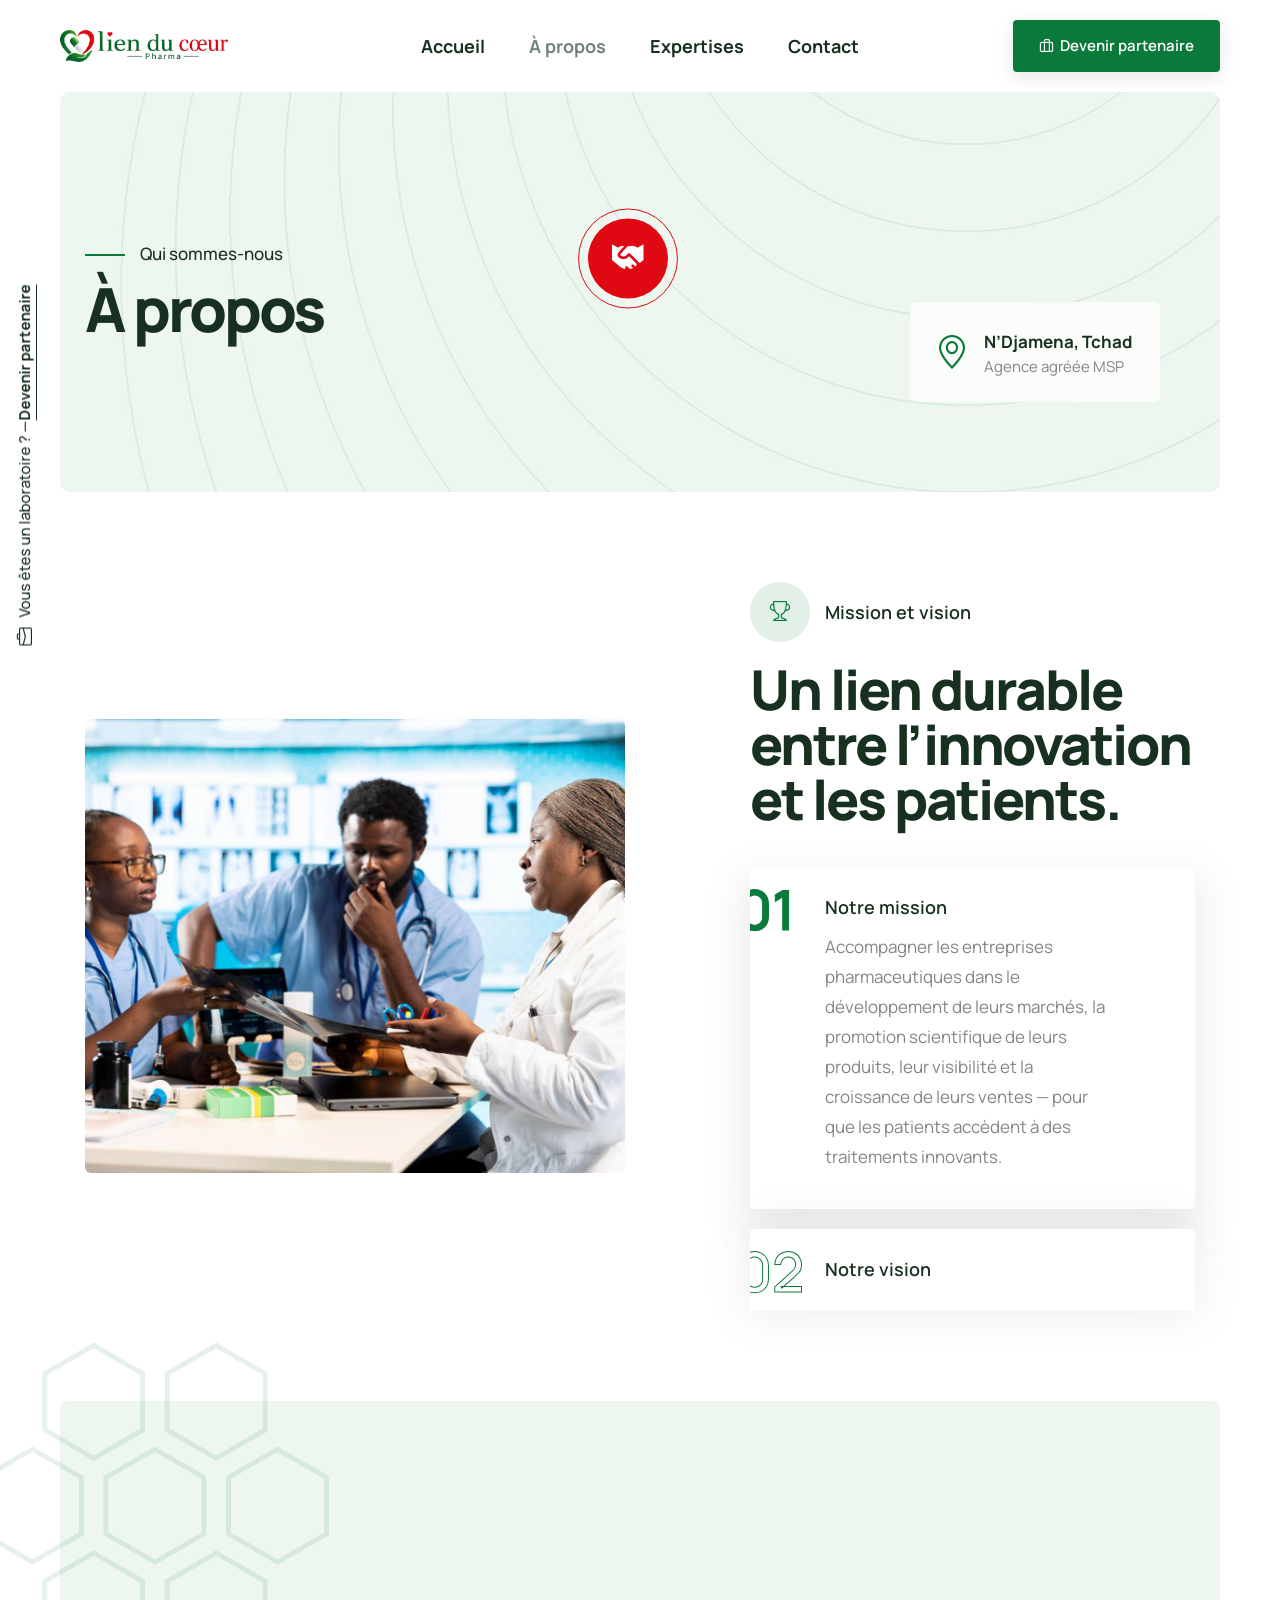
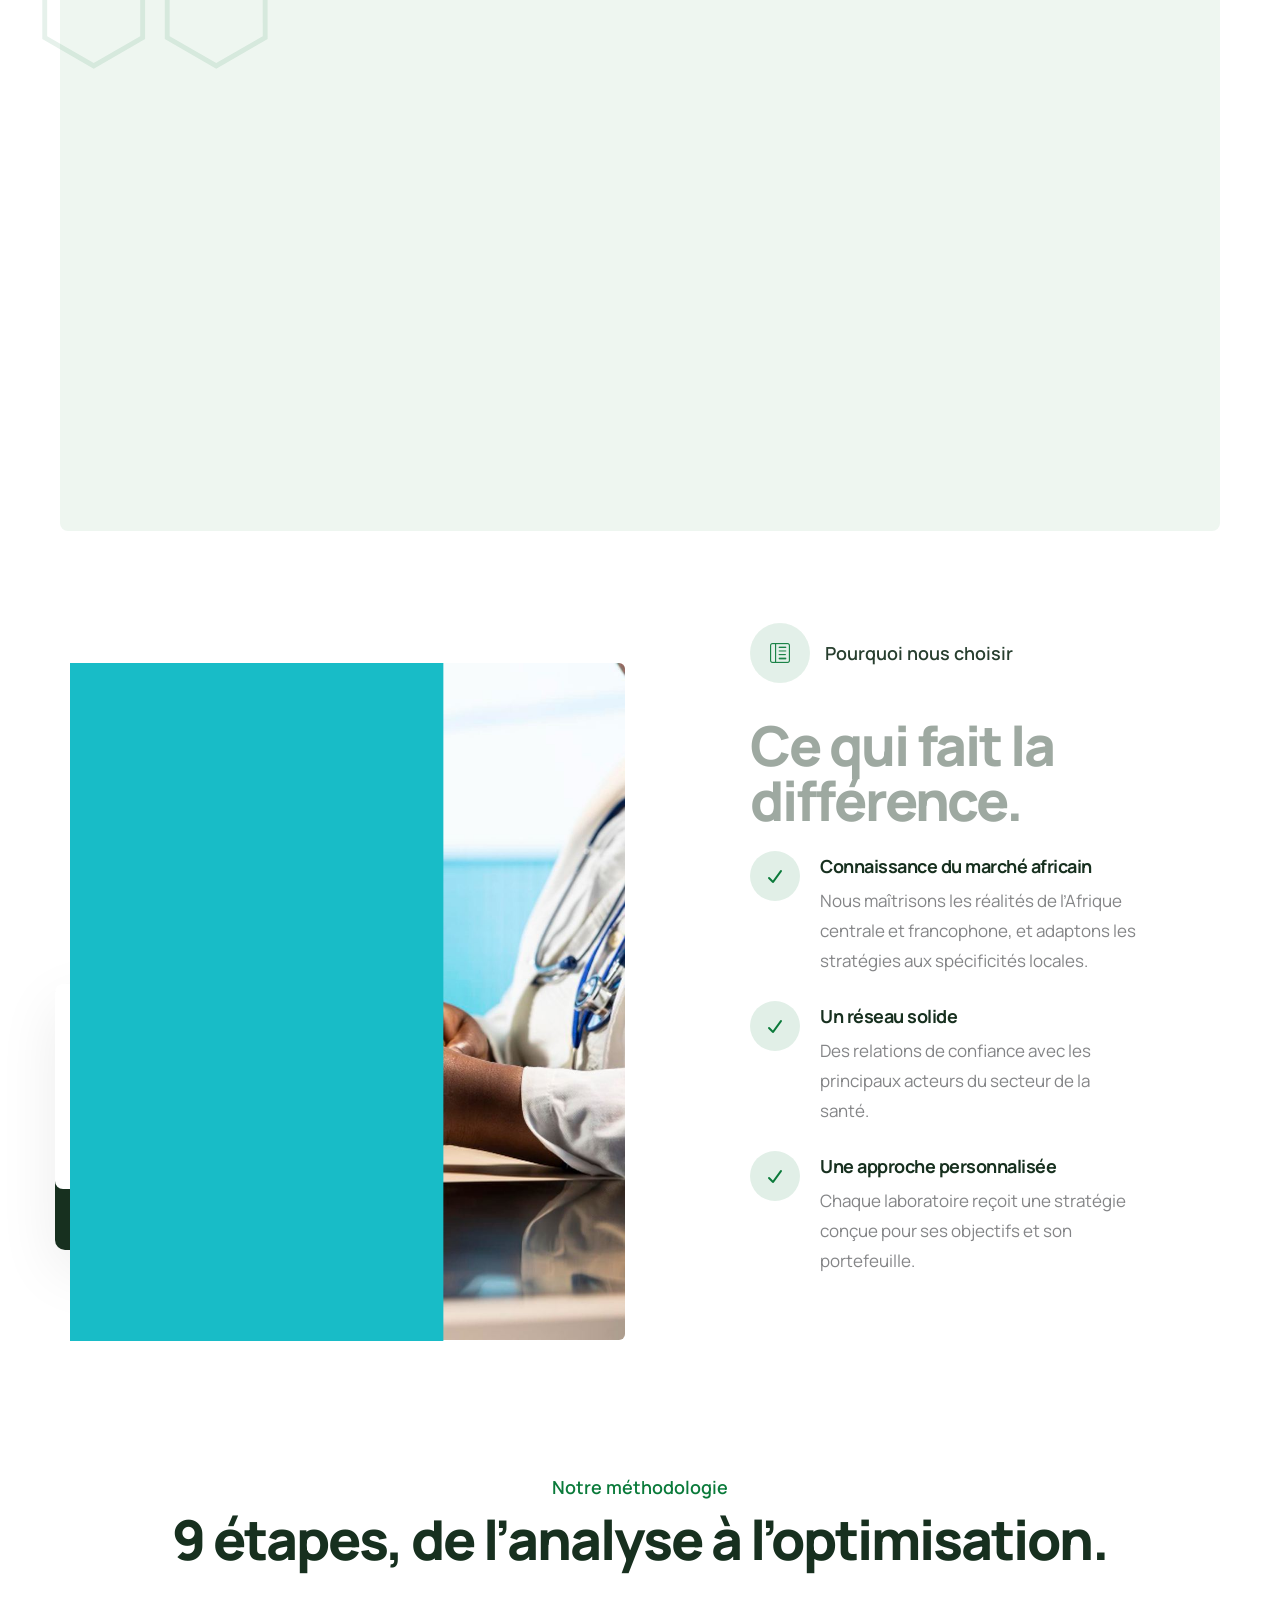
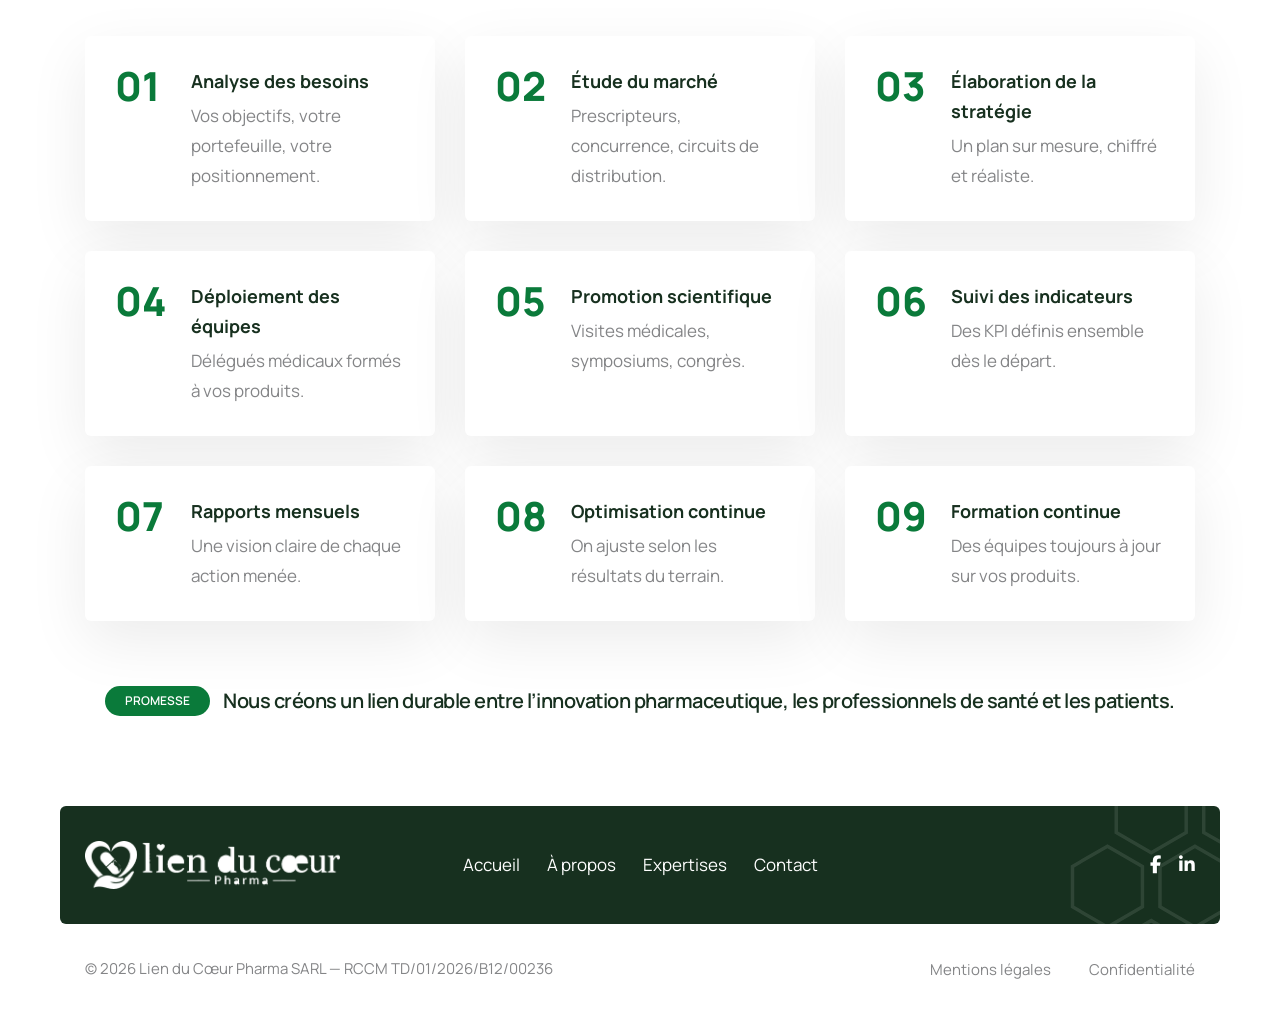
==== a-propos.html @ 0136e2f2 "Prototype v2 : 5 pages, charte LDC, photos d'illustration" ====
﻿<!doctype html>
<html class="no-js" lang="fr">
    <head>
        <title>À propos — Lien du Cœur Pharma</title>
        <meta charset="utf-8">
        <meta name="robots" content="noindex, nofollow">
        <meta http-equiv="X-UA-Compatible" content="IE=edge" />
        <meta name="author" content="Lien du Cœur Pharma">
        <meta name="viewport" content="width=device-width,initial-scale=1.0" />
        <meta name="description" content="Mission, vision, valeurs et méthodologie de Lien du Cœur Pharma, agence de promotion pharmaceutique au Tchad.">
        <!-- favicon icon -->
        <link rel="shortcut icon" href="images/favicon.png">
        <link rel="apple-touch-icon" href="images/apple-touch-icon-57x57.png">
        <link rel="apple-touch-icon" sizes="72x72" href="images/apple-touch-icon-72x72.png">
        <link rel="apple-touch-icon" sizes="114x114" href="images/apple-touch-icon-114x114.png">
        <!-- google fonts preconnect -->
        <link rel="preconnect" href="https://fonts.googleapis.com" crossorigin>
        <link rel="preconnect" href="https://fonts.gstatic.com" crossorigin>
        <!-- style sheets and font icons  -->
        <link rel="stylesheet" href="css/vendors.min.css"/>
        <link rel="stylesheet" href="css/icon.min.css"/>
        <link rel="stylesheet" href="css/style.css"/>
        <link rel="stylesheet" href="css/responsive.css"/>
        <link rel="stylesheet" href="demos/medical/medical.css" />
        <link rel="stylesheet" href="css/brand.css" />
    </head>
    <body data-mobile-nav-style="classic">
        <div class="box-layout">  
            <!-- start header -->
            <header> 
                <!-- start navigation -->
                <nav class="navbar navbar-expand-lg header-light bg-white disable-fixed">
                    <div class="container-fluid">
                        <div class="col-auto col-lg-2 me-lg-0 me-auto">
                            <a class="navbar-brand" href="index.html">
                                <img src="images/logo-horizontal.png" data-at2x="images/logo-horizontal@2x.png" alt="Lien du Cœur Pharma" class="default-logo">
                                <img src="images/logo-horizontal.png" data-at2x="images/logo-horizontal@2x.png" alt="Lien du Cœur Pharma" class="alt-logo">
                                <img src="images/logo-horizontal.png" data-at2x="images/logo-horizontal@2x.png" alt="Lien du Cœur Pharma" class="mobile-logo"> 
                            </a>
                        </div>
                        <div class="col-auto col-lg-8 menu-order position-static">
                            <button class="navbar-toggler float-start" type="button" data-bs-toggle="collapse" data-bs-target="#navbarNav" aria-controls="navbarNav" aria-label="Toggle navigation">
                                <span class="navbar-toggler-line"></span>
                                <span class="navbar-toggler-line"></span>
                                <span class="navbar-toggler-line"></span>
                                <span class="navbar-toggler-line"></span>
                            </button>
                            <div class="collapse navbar-collapse justify-content-center" id="navbarNav"> 
                                <ul class="navbar-nav">
<li class="nav-item"><a href="index.html" class="nav-link">Accueil</a></li>
<li class="nav-item"><a href="a-propos.html" class="nav-link active">À propos</a></li>
<li class="nav-item"><a href="expertises.html" class="nav-link">Expertises</a></li>
<li class="nav-item"><a href="contact.html" class="nav-link">Contact</a></li>
</ul>
                            </div>
                        </div>
                        <div class="col-auto col-lg-2 text-end d-none d-sm-flex">
                            <div class="header-icon"> 
                                <div class="header-button">
                                    <a href="partenariat.html" class="btn btn-small btn-switch-text btn-base-color left-icon btn-round-edge btn-box-shadow">
                                        <span>
                                            <span><i class="feather icon-feather-briefcase"></i></span>
                                            <span class="btn-double-text" data-text="Devenir partenaire">Devenir partenaire</span> 
                                        </span>
                                    </a>
                                </div>
                            </div>  
                        </div>
                    </div>
                </nav>
                <!-- end navigation -->
            </header>
            <!-- end header -->
            <!-- start page title -->
            <section class="top-space-margin page-title-big-typography cover-background overflow-hidden position-relative p-0 border-radius-10px lg-no-border-radius" style="background-image: url(images/demo-medical-hero-banner-bg.jpg)"> 
                <div class="container">
                    <div class="row small-screen">
                        <div class="col-lg-5 col-md-6 position-relative page-title-extra-large align-self-center" data-anime='{ "el": "childs", "translateY": [30, 0], "opacity": [0,1], "duration": 600, "delay": 0, "staggervalue": 300, "easing": "easeOutQuad" }'>
                            <h2 class="fw-500 text-dark-gray mb-15px d-block"><span class="w-40px h-2px bg-base-color d-inline-block align-middle me-15px"></span>Qui sommes-nous</h2>
                            <h1 class="text-dark-gray fw-800 ls-minus-3px sm-ls-minus-1px d-block mb-0">À propos</h1>
                        </div>
                        <div class="col-lg-7 col-md-6 position-relative d-none d-md-block">
                            <div class="w-85px h-85px border-radius-100 d-flex align-items-center justify-content-center position-absolute left-40px md-left-minus-50px top-100px mt-10 translate-middle-y">
                                <div class="bg-red video-icon-box video-icon-medium feature-box-icon-rounded w-80px h-80px rounded-circle d-flex align-items-center justify-content-center">
                                    <span>
                                        <span class="video-icon">
                                            <i class="fa-solid fa-handshake icon-very-medium text-white position-relative top-minus-2px m-0"></i>
                                            <span class="video-icon-sonar">
                                                <span class="video-icon-sonar-bfr border border-1 border-color-red"></span>
                                            </span>
                                        </span> 
                                    </span>
                                </div>
                            </div>
                            <div class="blur-box bg-white-transparent position-absolute border-radius-6px top-50 right-minus-70px xxl-right-50px lg-right-0px w-250px p-25px text-center last-paragraph-no-margin animation-float">
                                <!-- start features box item -->
                                <div class="icon-with-text-style-08">
                                    <div class="feature-box feature-box-left-icon-middle overflow-hidden">
                                        <div class="feature-box-icon me-15px">
                                            <i class="bi bi-geo-alt icon-medium text-base-color"></i>
                                        </div>
                                        <div class="feature-box-content last-paragraph-no-margin">
                                            <span class="d-inline-block fs-17 fw-700 text-dark-gray">N’Djamena, Tchad</span>
                                            <p class="lh-20 fs-15">Agence agréée MSP</p>
                                        </div>
                                    </div>
                                </div>
                                <!-- end features box item -->
                            </div>
                        </div>
                    </div>
                </div>
            </section>
            <!-- end page title -->
            <!-- start section -->
            <section>
                <div class="container">
                    <div class="row align-items-center justify-content-center">
                        <div class="col-lg-6 md-mb-50px position-relative" data-anime='{ "opacity": [0,1], "duration": 600, "delay": 0, "staggervalue": 300, "easing": "easeOutQuad" }'> 
                            <div class="atropos" data-atropos data-atropos-perspective="2450">
                                <div class="atropos-scale">
                                    <div class="atropos-rotate">
                                        <div class="atropos-inner">
                                            <img src="images/ldc/a-propos.jpg" alt="L’équipe de Lien du Cœur Pharma" class="border-radius-6px w-100"/>
                                        </div>
                                    </div> 
                                </div>
                            </div> 
                            
                        </div>
                        <div class="col-xl-5 offset-xl-1 col-lg-6" data-anime='{ "el": "childs", "translateY": [30, 0], "opacity": [0,1], "duration": 600, "delay": 0, "staggervalue": 300, "easing": "easeOutQuad" }'>
                            <span class="fs-18 fw-600 text-dark-gray mb-20px d-flex align-items-center"><span class="text-center w-60px h-60px d-flex justify-content-center align-items-center rounded-circle bg-light-sea-green-transparent-light align-middle me-15px"><i class="bi bi-trophy text-base-color fs-20"></i></span>Mission et vision</span> 
                            <h2 class="fw-800 text-dark-gray ls-minus-2px mb-40px md-mb-35px">Un lien durable entre l’innovation et les patients.</h2>
                            <div class="accordion accordion-style-05" id="accordion-style-05">
                                <!-- start accordion item -->
                                <div class="accordion-item bg-white active-accordion">
                                    <h2 class="number alt-font mb-0 text-base-color fw-600 text-outline text-outline-color-base-color">01</h2>
                                    <div class="accordion-header">
                                        <a href="#" data-bs-toggle="collapse" data-bs-target="#accordion-style-05-01" aria-expanded="true" data-bs-parent="#accordion-style-05">
                                            <div class="accordion-title fs-18 position-relative pe-20px text-dark-gray fw-600 mb-0">Notre mission</div>
                                        </a>
                                    </div>
                                    <div id="accordion-style-05-01" class="accordion-collapse collapse show" data-bs-parent="#accordion-style-05">
                                        <div class="accordion-body last-paragraph-no-margin">
                                            <p>Accompagner les entreprises pharmaceutiques dans le développement de leurs marchés, la promotion scientifique de leurs produits, leur visibilité et la croissance de leurs ventes — pour que les patients accèdent à des traitements innovants.</p>
                                        </div>
                                    </div>
                                </div>
                                <!-- end accordion item -->
                                <!-- start accordion item -->
                                <div class="accordion-item bg-white">
                                    <h2 class="number alt-font mb-0 text-base-color fw-600 text-outline text-outline-color-base-color">02</h2>
                                    <div class="accordion-header">
                                        <a href="#" data-bs-toggle="collapse" data-bs-target="#accordion-style-05-02" aria-expanded="false" data-bs-parent="#accordion-style-05">
                                            <div class="accordion-title fs-18 position-relative pe-20px text-dark-gray fw-600 mb-0">Notre vision</div>
                                        </a>
                                    </div>
                                    <div id="accordion-style-05-02" class="accordion-collapse collapse" data-bs-parent="#accordion-style-05">
                                        <div class="accordion-body last-paragraph-no-margin">
                                            <p>Être l’agence de représentation pharmaceutique la plus fiable et la plus influente d’Afrique centrale, reconnue pour son professionnalisme, son éthique et ses partenariats durables. À cinq ans : le partenaire privilégié des laboratoires au Tchad et dans la CEEAC.</p>
                                        </div>
                                    </div>
                                </div>
                                <!-- end accordion item -->
                            </div>
                        </div>
                    </div> 
                </div>
            </section> 
            <!-- end section -->
            <!-- start section -->  
            <section class="position-relative py-0">
                <div class="position-absolute top-minus-70px left-minus-80px lg-left-15px opacity-1 w-350px z-index-1 d-none d-lg-inline-block"><img src="images/demo-medical-pattern.svg" alt="" data-bottom-top="transform: translateY(-50px)" data-top-bottom="transform: translateY(50px)"></div>
                <div class="bg-light-turquoise-blue border-radius-8px lg-no-border-radius pt-6 pb-6 sm-pt-50px sm-pb-50px overflow-hidden position-relative">
                    <div class="container">
                        <div class="row align-items-center mb-3">
                            <div class="col text-center" data-anime='{ "el": "childs", "translateY": [50, 0], "opacity": [0,1], "duration": 1200, "delay": 0, "staggervalue": 150, "easing": "easeOutQuad" }'>
                                <h2 class="fw-800 text-dark-gray ls-minus-2px">Nos valeurs</h2>
                            </div>
                        </div>
                        <div class="row row-cols-1 row-cols-lg-4 row-cols-sm-2 justify-content-center mb-5" data-anime='{ "el": "childs", "translateY": [50, 0], "opacity": [0,1], "duration": 1200, "delay": 0, "staggervalue": 150, "easing": "easeOutQuad" }'>
<div class="col icon-with-text-style-04 transition-inner-all md-mb-30px">
                                <div class="feature-box hover-box dark-hover border-radius-6px bg-white box-shadow-quadruple-large box-shadow-large-hover p-15 lg-p-11 last-paragraph-no-margin h-100">
                                    <div class="feature-box-icon feature-box-icon-rounded ldc-icon-circle bg-light-turquoise-blue rounded-circle mb-20px"><i class="bi bi-shield-check"></i></div>
                                    <div class="feature-box-content">
                                        <span class="d-block text-dark-gray fs-18 fw-700 mb-5px">Intégrité</span>
                                        <p class="text-light-opacity">Nous représentons fidèlement les intérêts de nos partenaires, avec éthique et confidentialité.</p>
                                    </div>
                                    <div class="feature-box-overlay bg-base-color border-radius-6px"></div>
                                </div>
                            </div><div class="col icon-with-text-style-04 transition-inner-all md-mb-30px">
                                <div class="feature-box hover-box dark-hover border-radius-6px bg-white box-shadow-quadruple-large box-shadow-large-hover p-15 lg-p-11 last-paragraph-no-margin h-100">
                                    <div class="feature-box-icon feature-box-icon-rounded ldc-icon-circle bg-light-turquoise-blue rounded-circle mb-20px"><i class="bi bi-journal-medical"></i></div>
                                    <div class="feature-box-content">
                                        <span class="d-block text-dark-gray fs-18 fw-700 mb-5px">Excellence scientifique</span>
                                        <p class="text-light-opacity">Une information médicale rigoureuse, fondée sur les preuves.</p>
                                    </div>
                                    <div class="feature-box-overlay bg-base-color border-radius-6px"></div>
                                </div>
                            </div><div class="col icon-with-text-style-04 transition-inner-all xs-mb-30px">
                                <div class="feature-box hover-box dark-hover border-radius-6px bg-white box-shadow-quadruple-large box-shadow-large-hover p-15 lg-p-11 last-paragraph-no-margin h-100">
                                    <div class="feature-box-icon feature-box-icon-rounded ldc-icon-circle bg-light-turquoise-blue rounded-circle mb-20px"><i class="bi bi-eye"></i></div>
                                    <div class="feature-box-content">
                                        <span class="d-block text-dark-gray fs-18 fw-700 mb-5px">Transparence</span>
                                        <p class="text-light-opacity">Des indicateurs et des rapports réguliers pour suivre chaque action.</p>
                                    </div>
                                    <div class="feature-box-overlay bg-base-color border-radius-6px"></div>
                                </div>
                            </div><div class="col icon-with-text-style-04 transition-inner-all ">
                                <div class="feature-box hover-box dark-hover border-radius-6px bg-white box-shadow-quadruple-large box-shadow-large-hover p-15 lg-p-11 last-paragraph-no-margin h-100">
                                    <div class="feature-box-icon feature-box-icon-rounded ldc-icon-circle bg-light-turquoise-blue rounded-circle mb-20px"><i class="bi bi-bank"></i></div>
                                    <div class="feature-box-content">
                                        <span class="d-block text-dark-gray fs-18 fw-700 mb-5px">Respect des réglementations</span>
                                        <p class="text-light-opacity">Une conformité stricte aux réglementations pharmaceutiques en vigueur.</p>
                                    </div>
                                    <div class="feature-box-overlay bg-base-color border-radius-6px"></div>
                                </div>
                            </div>
                        </div>
                        <div class="row justify-content-center" data-anime='{ "el": "childs", "translateY": [50, 0], "opacity": [0,1], "duration": 1200, "delay": 0, "staggervalue": 150, "easing": "easeOutQuad" }'>
                            <div class="col-12 text-center">
                                <span class="text-dark-gray fs-20 fw-600">Innovation, responsabilité sociale et engagement envers la santé publique guident chacune de nos actions.</span>
                            </div>
                        </div>
                    </div>
                </div>
            </section> 
            <!-- end section -->
            <!-- start section -->  
            <section>
                <div class="container">
                    <div class="row align-items-center justify-content-center"> 
                        <div class="col-lg-6 text-end md-mb-50px" data-anime='{ "effect": "slide", "color": "#18bcc7", "direction":"lr", "easing": "easeOutQuad", "delay":50}'> 
                            <figure class="position-relative m-0">
                                <img class="border-radius-6px lg-w-85" src="images/ldc/terrain-2.jpg" alt="Délégués médicaux en visite">
                                <figcaption class="position-absolute bg-dark-gray border-radius-10px box-shadow-quadruple-large bottom-100px lg-bottom-60px sm-bottom-40px left-minus-30px md-left-0px w-230px xs-w-210px text-center last-paragraph-no-margin animation-float">
                                    <div class="bg-white pt-35px pb-35px border-radius-8px mb-15px position-relative top-minus-1px"><i class="bi bi-patch-check-fill text-base-color" style="font-size:48px"></i><span class="text-dark-gray d-block alt-font fw-700 mt-10px">Agréée par le</span><span class="d-block fs-15 lh-22 ps-15px pe-15px">Ministère de la Santé publique et de la Prévention</span></div><span class="d-block text-white fs-14 fw-600 mb-15px">Autorisation n° 323</span>
                                </figcaption>
                            </figure>
                        </div>
                        <div class="col-lg-5 offset-lg-1" data-anime='{ "el": "childs", "translateY": [30, 0], "opacity": [0,1], "duration": 600, "delay": 0, "staggervalue": 300, "easing": "easeOutQuad" }'> 
                            <span class="fs-18 fw-600 text-dark-gray mb-20px d-flex align-items-center"><span class="text-center w-60px h-60px d-flex justify-content-center align-items-center rounded-circle bg-light-sea-green-transparent-light align-middle me-15px"><i class="bi bi-layout-text-sidebar-reverse text-base-color fs-20"></i></span>Pourquoi nous choisir</span> 
                            <h2 class="fw-800 text-dark-gray ls-minus-2px mb-40px">Ce qui fait la différence.</h2>
                            <div class="row row-cols-1 justify-content-center mb-40px">
<div class="col icon-with-text-style-08 mb-25px">
                                    <div class="feature-box feature-box-left-icon overflow-hidden">
                                        <div class="feature-box-icon feature-box-icon-rounded w-50px h-50px rounded-circle bg-light-sea-green-transparent-light me-20px text-center"><i class="fa-solid fa-check fs-16 text-base-color"></i></div>
                                        <div class="feature-box-content last-paragraph-no-margin">
                                            <span class="d-inline-block fs-18 fw-700 text-dark-gray ls-minus-05px mb-5px">Connaissance du marché africain</span>
                                            <p class="w-85 lg-w-100">Nous maîtrisons les réalités de l’Afrique centrale et francophone, et adaptons les stratégies aux spécificités locales.</p>
                                        </div>
                                    </div>
                                </div><div class="col icon-with-text-style-08 mb-25px">
                                    <div class="feature-box feature-box-left-icon overflow-hidden">
                                        <div class="feature-box-icon feature-box-icon-rounded w-50px h-50px rounded-circle bg-light-sea-green-transparent-light me-20px text-center"><i class="fa-solid fa-check fs-16 text-base-color"></i></div>
                                        <div class="feature-box-content last-paragraph-no-margin">
                                            <span class="d-inline-block fs-18 fw-700 text-dark-gray ls-minus-05px mb-5px">Un réseau solide</span>
                                            <p class="w-85 lg-w-100">Des relations de confiance avec les principaux acteurs du secteur de la santé.</p>
                                        </div>
                                    </div>
                                </div><div class="col icon-with-text-style-08 ">
                                    <div class="feature-box feature-box-left-icon overflow-hidden">
                                        <div class="feature-box-icon feature-box-icon-rounded w-50px h-50px rounded-circle bg-light-sea-green-transparent-light me-20px text-center"><i class="fa-solid fa-check fs-16 text-base-color"></i></div>
                                        <div class="feature-box-content last-paragraph-no-margin">
                                            <span class="d-inline-block fs-18 fw-700 text-dark-gray ls-minus-05px mb-5px">Une approche personnalisée</span>
                                            <p class="w-85 lg-w-100">Chaque laboratoire reçoit une stratégie conçue pour ses objectifs et son portefeuille.</p>
                                        </div>
                                    </div>
                                </div>
                            </div>
                            <a href="expertises.html" class="btn btn-large btn-switch-text btn-dark-gray btn-round-edge">
                                <span>
                                    <span class="btn-double-text" data-text="Voir nos expertises">Voir nos expertises</span> 
                                </span>
                            </a>
                        </div> 
                    </div> 
                </div>
            </section>
            <!-- end section -->
            <section class="pt-0" id="methodologie">
                <div class="container">
                    <div class="row mb-4"><div class="col text-center">
                        <span class="fs-18 fw-600 text-base-color d-block mb-10px">Notre méthodologie</span>
                        <h2 class="fw-800 text-dark-gray ls-minus-2px">9 étapes, de l’analyse à l’optimisation.</h2>
                    </div></div>
                    <div class="row row-cols-1 row-cols-lg-3 row-cols-md-2">
                        <div class="col mb-30px">
                            <div class="d-flex h-100 bg-white border-radius-6px box-shadow-quadruple-large p-30px">
                                <span class="fs-40 fw-800 text-base-color me-20px lh-40" style="min-width:56px">01</span>
                                <div class="last-paragraph-no-margin"><span class="d-block text-dark-gray fs-18 fw-700 mb-5px">Analyse des besoins</span><p>Vos objectifs, votre portefeuille, votre positionnement.</p></div>
                            </div>
                        </div>
<div class="col mb-30px">
                            <div class="d-flex h-100 bg-white border-radius-6px box-shadow-quadruple-large p-30px">
                                <span class="fs-40 fw-800 text-base-color me-20px lh-40" style="min-width:56px">02</span>
                                <div class="last-paragraph-no-margin"><span class="d-block text-dark-gray fs-18 fw-700 mb-5px">Étude du marché</span><p>Prescripteurs, concurrence, circuits de distribution.</p></div>
                            </div>
                        </div>
<div class="col mb-30px">
                            <div class="d-flex h-100 bg-white border-radius-6px box-shadow-quadruple-large p-30px">
                                <span class="fs-40 fw-800 text-base-color me-20px lh-40" style="min-width:56px">03</span>
                                <div class="last-paragraph-no-margin"><span class="d-block text-dark-gray fs-18 fw-700 mb-5px">Élaboration de la stratégie</span><p>Un plan sur mesure, chiffré et réaliste.</p></div>
                            </div>
                        </div>
<div class="col mb-30px">
                            <div class="d-flex h-100 bg-white border-radius-6px box-shadow-quadruple-large p-30px">
                                <span class="fs-40 fw-800 text-base-color me-20px lh-40" style="min-width:56px">04</span>
                                <div class="last-paragraph-no-margin"><span class="d-block text-dark-gray fs-18 fw-700 mb-5px">Déploiement des équipes</span><p>Délégués médicaux formés à vos produits.</p></div>
                            </div>
                        </div>
<div class="col mb-30px">
                            <div class="d-flex h-100 bg-white border-radius-6px box-shadow-quadruple-large p-30px">
                                <span class="fs-40 fw-800 text-base-color me-20px lh-40" style="min-width:56px">05</span>
                                <div class="last-paragraph-no-margin"><span class="d-block text-dark-gray fs-18 fw-700 mb-5px">Promotion scientifique</span><p>Visites médicales, symposiums, congrès.</p></div>
                            </div>
                        </div>
<div class="col mb-30px">
                            <div class="d-flex h-100 bg-white border-radius-6px box-shadow-quadruple-large p-30px">
                                <span class="fs-40 fw-800 text-base-color me-20px lh-40" style="min-width:56px">06</span>
                                <div class="last-paragraph-no-margin"><span class="d-block text-dark-gray fs-18 fw-700 mb-5px">Suivi des indicateurs</span><p>Des KPI définis ensemble dès le départ.</p></div>
                            </div>
                        </div>
<div class="col mb-30px">
                            <div class="d-flex h-100 bg-white border-radius-6px box-shadow-quadruple-large p-30px">
                                <span class="fs-40 fw-800 text-base-color me-20px lh-40" style="min-width:56px">07</span>
                                <div class="last-paragraph-no-margin"><span class="d-block text-dark-gray fs-18 fw-700 mb-5px">Rapports mensuels</span><p>Une vision claire de chaque action menée.</p></div>
                            </div>
                        </div>
<div class="col mb-30px">
                            <div class="d-flex h-100 bg-white border-radius-6px box-shadow-quadruple-large p-30px">
                                <span class="fs-40 fw-800 text-base-color me-20px lh-40" style="min-width:56px">08</span>
                                <div class="last-paragraph-no-margin"><span class="d-block text-dark-gray fs-18 fw-700 mb-5px">Optimisation continue</span><p>On ajuste selon les résultats du terrain.</p></div>
                            </div>
                        </div>
<div class="col mb-30px">
                            <div class="d-flex h-100 bg-white border-radius-6px box-shadow-quadruple-large p-30px">
                                <span class="fs-40 fw-800 text-base-color me-20px lh-40" style="min-width:56px">09</span>
                                <div class="last-paragraph-no-margin"><span class="d-block text-dark-gray fs-18 fw-700 mb-5px">Formation continue</span><p>Des équipes toujours à jour sur vos produits.</p></div>
                            </div>
                        </div>
                    </div>
                    <div class="row justify-content-center align-items-center mt-3">
                        <div class="col-12 text-center last-paragraph-no-margin">
                            <div class="fs-12 lh-30 fw-600 text-white text-uppercase d-inline-block bg-base-color border-radius-30px ps-20px pe-20px me-10px sm-m-5px align-middle">promesse</div>
                            <div class="d-inline-block align-middle text-dark-gray fs-20 fw-600 ls-minus-05px">Nous créons un lien durable entre l’innovation pharmaceutique, les professionnels de santé et les patients.</div>
                        </div>
                    </div>
                </div>
            </section>
            <!-- end section -->
            <!-- start footer -->  
            <footer class="p-0">
                <div class="footer-top bg-dark-gray pt-35px pb-35px border-radius-6px lg-no-border-radius position-relative overflow-hidden">
                    <div class="position-absolute right-minus-100px bottom-minus-80px margin-100px-top opacity-1 w-250px"><img src="images/demo-medical-pattern-white.svg" alt="" class=""></div>
                    <div class="container">
                        <div class="row align-items-center">
                            <!-- start footer column -->
                            <div class="col-xl-3 col-sm-6 order-1 text-center text-sm-start xs-mb-20px">
                                <a href="index.html" class="footer-logo d-inline-block"><img src="images/logo-horizontal-white.png" data-at2x="images/logo-horizontal-white@2x.png" alt="Lien du Cœur Pharma"></a>
                            </div>
                            <!-- end footer column -->
                            <!-- start footer column -->
                            <div class="col-xl-6 order-3 order-xl-2 lg-mt-10px">
                                <ul class="footer-navbar text-center lh-normal">
<li class="nav-item"><a href="index.html" class="nav-link">Accueil</a></li>
<li class="nav-item"><a href="a-propos.html" class="nav-link active">À propos</a></li>
<li class="nav-item"><a href="expertises.html" class="nav-link">Expertises</a></li>
<li class="nav-item"><a href="contact.html" class="nav-link">Contact</a></li>
</ul>
                            </div>
                            <!-- end footer column -->
                            <!-- start footer column -->
                            <div class="col-xl-3 col-sm-6 position-relative text-center text-sm-end elements-social social-icon-style-08 order-2 order-xl-3">
                                <ul class="small-icon light">
                                    <li><a class="facebook" href="#" target="_blank" aria-label="Facebook (lien à confirmer)"><i class="fa-brands fa-facebook-f"></i></a></li>
<li><a class="linkedin" href="#" target="_blank" aria-label="LinkedIn (lien à confirmer)"><i class="fa-brands fa-linkedin-in"></i></a></li>
                                    </ul>
                            </div>
                            <!-- end footer column -->
                        </div>
                    </div>
                </div>
                <div class="container">
                    <div class="row row-cols-1 row-cols-md-2 align-items-center pt-30px pb-30px">
                        <!-- start copyright -->
                        <div class="col last-paragraph-no-margin fs-15 text-center text-md-start sm-mb-10px">
                            <p>&copy; 2026 Lien du Cœur Pharma SARL — RCCM TD/01/2026/B12/00236</p>
                        </div>
                        <!-- end copyright -->
                        <!-- start footer menu -->
                        <div class="col text-end fs-15 text-center text-md-end">
                            <ul class="footer-navbar lh-normal"> 
                                <li class="me-35px sm-me-20px"><a href="#">Mentions légales</a></li>
                                <li><a href="#">Confidentialité</a></li>
                            </ul>
                        </div>
                        <!-- end footer menu -->
                    </div>
                </div>        
            </footer>
            <!-- end footer -->
            <!-- start sticky column -->
            <div class="sticky-wrap d-none d-xl-inline-block" data-animation-delay="100" data-shadow-animation="true">
                <span class="fs-15 fw-500 d-flex align-items-center"><i class="bi bi-briefcase icon-small me-10px align-middle"></i>Vous êtes un laboratoire ? — <a href="partenariat.html" class="text-decoration-line-bottom fw-700 lh-22">Devenir partenaire</a></span>
            </div>
            <!-- end sticky column -->
        </div>
        <!-- start scroll progress -->
        <div class="scroll-progress d-none d-xxl-block">
            <a href="#" class="scroll-top" aria-label="scroll">
                <span class="scroll-text">Haut</span><span class="scroll-line"><span class="scroll-point"></span></span>
            </a>
        </div>
        <!-- end scroll progress -->
        <!-- javascript libraries -->
        <script type="text/javascript" src="js/jquery.js"></script>
        <script type="text/javascript" src="js/vendors.min.js"></script>
        <script type="text/javascript" src="js/main.js"></script>
    </body>
</html>
---- css/icon.min.css ----
@charset "UTF-8";/*!
    Font Awesome
    Version: 7.2.0
    Plugin URL: https://fontawesome.com
    License: Copyright 2026 Fonticons, Inc. | https://fontawesome.com/license/free (Icons: CC BY 4.0, Fonts: SIL OFL 1.1, Code: MIT License)
!*/.fa,.fa-brands,.fa-classic,.fa-regular,.fa-solid,.fab,.far,.fas{--_fa-family:var(--fa-family, var(--fa-style-family, "Font Awesome 7 Free"));-webkit-font-smoothing:antialiased;-moz-osx-font-smoothing:grayscale;display:var(--fa-display,inline-block);font-family:var(--_fa-family);font-feature-settings:normal;font-style:normal;font-synthesis:none;font-variant:normal;font-weight:var(--fa-style,900);line-height:1;text-align:center;text-rendering:auto;width:var(--fa-width,1.25em)}:is(.fas,.far,.fab,.fa-solid,.fa-regular,.fa-brands,.fa-classic,.fa)::before{content:var(--fa)/""}@supports not (content:""/""){:is(.fas,.far,.fab,.fa-solid,.fa-regular,.fa-brands,.fa-classic,.fa)::before{content:var(--fa)}}.fa-1x{font-size:1em}.fa-2x{font-size:2em}.fa-3x{font-size:3em}.fa-4x{font-size:4em}.fa-5x{font-size:5em}.fa-6x{font-size:6em}.fa-7x{font-size:7em}.fa-8x{font-size:8em}.fa-9x{font-size:9em}.fa-10x{font-size:10em}.fa-2xs{font-size:.625em;line-height:.1em;vertical-align:.225em}.fa-xs{font-size:.75em;line-height:.0833333333em;vertical-align:.125em}.fa-sm{font-size:.875em;line-height:.0714285714em;vertical-align:.0535714286em}.fa-lg{font-size:1.25em;line-height:.05em;vertical-align:-.075em}.fa-xl{font-size:1.5em;line-height:.0416666667em;vertical-align:-.125em}.fa-2xl{font-size:2em;line-height:.03125em;vertical-align:-.1875em}.fa-width-auto{--fa-width:auto}.fa-fw,.fa-width-fixed{--fa-width:1.25em}.fa-ul{list-style-type:none;margin-inline-start:var(--fa-li-margin,2.5em);padding-inline-start:0}.fa-ul>li{position:relative}.fa-li{inset-inline-start:calc(-1 * var(--fa-li-width,2em));position:absolute;text-align:center;width:var(--fa-li-width,2em);line-height:inherit}.fa-border{border-color:var(--fa-border-color,#eee);border-radius:var(--fa-border-radius,.1em);border-style:var(--fa-border-style,solid);border-width:var(--fa-border-width,.0625em);box-sizing:var(--fa-border-box-sizing,content-box);padding:var(--fa-border-padding,.1875em .25em)}.fa-pull-left,.fa-pull-start{float:inline-start;margin-inline-end:var(--fa-pull-margin,.3em)}.fa-pull-end,.fa-pull-right{float:inline-end;margin-inline-start:var(--fa-pull-margin,.3em)}.fa-beat{animation-name:fa-beat;animation-delay:var(--fa-animation-delay,0s);animation-direction:var(--fa-animation-direction,normal);animation-duration:var(--fa-animation-duration,1s);animation-iteration-count:var(--fa-animation-iteration-count,infinite);animation-timing-function:var(--fa-animation-timing,ease-in-out)}.fa-bounce{animation-name:fa-bounce;animation-delay:var(--fa-animation-delay,0s);animation-direction:var(--fa-animation-direction,normal);animation-duration:var(--fa-animation-duration,1s);animation-iteration-count:var(--fa-animation-iteration-count,infinite);animation-timing-function:var(--fa-animation-timing,cubic-bezier(.28,.84,.42,1))}.fa-fade{animation-name:fa-fade;animation-delay:var(--fa-animation-delay,0s);animation-direction:var(--fa-animation-direction,normal);animation-duration:var(--fa-animation-duration,1s);animation-iteration-count:var(--fa-animation-iteration-count,infinite);animation-timing-function:var(--fa-animation-timing,cubic-bezier(.4,0,.6,1))}.fa-beat-fade{animation-name:fa-beat-fade;animation-delay:var(--fa-animation-delay,0s);animation-direction:var(--fa-animation-direction,normal);animation-duration:var(--fa-animation-duration,1s);animation-iteration-count:var(--fa-animation-iteration-count,infinite);animation-timing-function:var(--fa-animation-timing,cubic-bezier(.4,0,.6,1))}.fa-flip{animation-name:fa-flip;animation-delay:var(--fa-animation-delay,0s);animation-direction:var(--fa-animation-direction,normal);animation-duration:var(--fa-animation-duration,1s);animation-iteration-count:var(--fa-animation-iteration-count,infinite);animation-timing-function:var(--fa-animation-timing,ease-in-out)}.fa-shake{animation-name:fa-shake;animation-delay:var(--fa-animation-delay,0s);animation-direction:var(--fa-animation-direction,normal);animation-duration:var(--fa-animation-duration,1s);animation-iteration-count:var(--fa-animation-iteration-count,infinite);animation-timing-function:var(--fa-animation-timing,linear)}.fa-spin{animation-name:fa-spin;animation-delay:var(--fa-animation-delay,0s);animation-direction:var(--fa-animation-direction,normal);animation-duration:var(--fa-animation-duration,2s);animation-iteration-count:var(--fa-animation-iteration-count,infinite);animation-timing-function:var(--fa-animation-timing,linear)}.fa-spin-reverse{--fa-animation-direction:reverse}.fa-pulse,.fa-spin-pulse{animation-name:fa-spin;animation-direction:var(--fa-animation-direction,normal);animation-duration:var(--fa-animation-duration,1s);animation-iteration-count:var(--fa-animation-iteration-count,infinite);animation-timing-function:var(--fa-animation-timing,steps(8))}@media (prefers-reduced-motion:reduce){.fa-beat,.fa-beat-fade,.fa-bounce,.fa-fade,.fa-flip,.fa-pulse,.fa-shake,.fa-spin,.fa-spin-pulse{animation:none!important;transition:none!important}}@keyframes fa-beat{0%,90%{transform:scale(1)}45%{transform:scale(var(--fa-beat-scale,1.25))}}@keyframes fa-bounce{0%,100%,64%{transform:scale(1,1) translateY(0)}10%{transform:scale(var(--fa-bounce-start-scale-x,1.1),var(--fa-bounce-start-scale-y,.9)) translateY(0)}30%{transform:scale(var(--fa-bounce-jump-scale-x,.9),var(--fa-bounce-jump-scale-y,1.1)) translateY(var(--fa-bounce-height,-.5em))}50%{transform:scale(var(--fa-bounce-land-scale-x,1.05),var(--fa-bounce-land-scale-y,.95)) translateY(0)}57%{transform:scale(1,1) translateY(var(--fa-bounce-rebound,-.125em))}}@keyframes fa-fade{50%{opacity:var(--fa-fade-opacity,.4)}}@keyframes fa-beat-fade{0%,100%{opacity:var(--fa-beat-fade-opacity,.4);transform:scale(1)}50%{opacity:1;transform:scale(var(--fa-beat-fade-scale,1.125))}}@keyframes fa-flip{50%{transform:rotate3d(var(--fa-flip-x,0),var(--fa-flip-y,1),var(--fa-flip-z,0),var(--fa-flip-angle,-180deg))}}@keyframes fa-shake{0%{transform:rotate(-15deg)}4%{transform:rotate(15deg)}24%,8%{transform:rotate(-18deg)}12%,28%{transform:rotate(18deg)}16%{transform:rotate(-22deg)}20%{transform:rotate(22deg)}32%{transform:rotate(-12deg)}36%{transform:rotate(12deg)}100%,40%{transform:rotate(0)}}@keyframes fa-spin{0%{transform:rotate(0)}100%{transform:rotate(360deg)}}.fa-rotate-90{transform:rotate(90deg)}.fa-rotate-180{transform:rotate(180deg)}.fa-rotate-270{transform:rotate(270deg)}.fa-flip-horizontal{transform:scale(-1,1)}.fa-flip-vertical{transform:scale(1,-1)}.fa-flip-both,.fa-flip-horizontal.fa-flip-vertical{transform:scale(-1,-1)}.fa-rotate-by{transform:rotate(var(--fa-rotate-angle,0))}.fa-stack{display:inline-block;height:2em;line-height:2em;position:relative;vertical-align:middle;width:2.5em}.fa-stack-1x,.fa-stack-2x{--fa-width:100%;inset:0;position:absolute;text-align:center;width:var(--fa-width);z-index:var(--fa-stack-z-index,auto)}.fa-stack-1x{line-height:inherit}.fa-stack-2x{font-size:2em}.fa-inverse{color:var(--fa-inverse,#fff)}.fa-0{--fa:"0"}.fa-1{--fa:"1"}.fa-2{--fa:"2"}.fa-3{--fa:"3"}.fa-4{--fa:"4"}.fa-5{--fa:"5"}.fa-6{--fa:"6"}.fa-7{--fa:"7"}.fa-8{--fa:"8"}.fa-9{--fa:"9"}.fa-exclamation{--fa:"!"}.fa-hashtag{--fa:"#"}.fa-dollar,.fa-dollar-sign,.fa-usd{--fa:"$"}.fa-percent,.fa-percentage{--fa:"%"}.fa-asterisk{--fa:"*"}.fa-add,.fa-plus{--fa:"+"}.fa-less-than{--fa:"<"}.fa-equals{--fa:"="}.fa-greater-than{--fa:">"}.fa-question{--fa:"?"}.fa-at{--fa:"@"}.fa-a{--fa:"A"}.fa-b{--fa:"B"}.fa-c{--fa:"C"}.fa-d{--fa:"D"}.fa-e{--fa:"E"}.fa-f{--fa:"F"}.fa-g{--fa:"G"}.fa-h{--fa:"H"}.fa-i{--fa:"I"}.fa-j{--fa:"J"}.fa-k{--fa:"K"}.fa-l{--fa:"L"}.fa-m{--fa:"M"}.fa-n{--fa:"N"}.fa-o{--fa:"O"}.fa-p{--fa:"P"}.fa-q{--fa:"Q"}.fa-r{--fa:"R"}.fa-s{--fa:"S"}.fa-t{--fa:"T"}.fa-u{--fa:"U"}.fa-v{--fa:"V"}.fa-w{--fa:"W"}.fa-x{--fa:"X"}.fa-y{--fa:"Y"}.fa-z{--fa:"Z"}.fa-faucet{--fa:""}.fa-faucet-drip{--fa:""}.fa-house-chimney-window{--fa:""}.fa-house-signal{--fa:""}.fa-temperature-arrow-down,.fa-temperature-down{--fa:""}.fa-temperature-arrow-up,.fa-temperature-up{--fa:""}.fa-trailer{--fa:""}.fa-bacteria{--fa:""}.fa-bacterium{--fa:""}.fa-box-tissue{--fa:""}.fa-hand-holding-medical{--fa:""}.fa-hand-sparkles{--fa:""}.fa-hands-bubbles,.fa-hands-wash{--fa:""}.fa-handshake-alt-slash,.fa-handshake-simple-slash,.fa-handshake-slash{--fa:""}.fa-head-side-cough{--fa:""}.fa-head-side-cough-slash{--fa:""}.fa-head-side-mask{--fa:""}.fa-head-side-virus{--fa:""}.fa-house-chimney-user{--fa:""}.fa-house-laptop,.fa-laptop-house{--fa:""}.fa-lungs-virus{--fa:""}.fa-people-arrows,.fa-people-arrows-left-right{--fa:""}.fa-plane-slash{--fa:""}.fa-pump-medical{--fa:""}.fa-pump-soap{--fa:""}.fa-shield-virus{--fa:""}.fa-sink{--fa:""}.fa-soap{--fa:""}.fa-stopwatch-20{--fa:""}.fa-shop-slash,.fa-store-alt-slash{--fa:""}.fa-store-slash{--fa:""}.fa-toilet-paper-slash{--fa:""}.fa-users-slash{--fa:""}.fa-virus{--fa:""}.fa-virus-slash{--fa:""}.fa-viruses{--fa:""}.fa-vest{--fa:""}.fa-vest-patches{--fa:""}.fa-arrow-trend-down{--fa:""}.fa-arrow-trend-up{--fa:""}.fa-arrow-up-from-bracket{--fa:""}.fa-austral-sign{--fa:""}.fa-baht-sign{--fa:""}.fa-bitcoin-sign{--fa:""}.fa-bolt-lightning{--fa:""}.fa-book-bookmark{--fa:""}.fa-camera-rotate{--fa:""}.fa-cedi-sign{--fa:""}.fa-chart-column{--fa:""}.fa-chart-gantt{--fa:""}.fa-clapperboard{--fa:""}.fa-closed-captioning-slash{--fa:""}.fa-clover{--fa:""}.fa-code-compare{--fa:""}.fa-code-fork{--fa:""}.fa-code-pull-request{--fa:""}.fa-colon-sign{--fa:""}.fa-cruzeiro-sign{--fa:""}.fa-display{--fa:""}.fa-dong-sign{--fa:""}.fa-elevator{--fa:""}.fa-filter-circle-xmark{--fa:""}.fa-florin-sign{--fa:""}.fa-folder-closed{--fa:""}.fa-franc-sign{--fa:""}.fa-guarani-sign{--fa:""}.fa-gun{--fa:""}.fa-hands-clapping{--fa:""}.fa-home-user,.fa-house-user{--fa:""}.fa-indian-rupee,.fa-indian-rupee-sign,.fa-inr{--fa:""}.fa-kip-sign{--fa:""}.fa-lari-sign{--fa:""}.fa-litecoin-sign{--fa:""}.fa-manat-sign{--fa:""}.fa-mask-face{--fa:""}.fa-mill-sign{--fa:""}.fa-money-bills{--fa:""}.fa-naira-sign{--fa:""}.fa-notdef{--fa:""}.fa-panorama{--fa:""}.fa-peseta-sign{--fa:""}.fa-peso-sign{--fa:""}.fa-plane-up{--fa:""}.fa-rupiah-sign{--fa:""}.fa-stairs{--fa:""}.fa-timeline{--fa:""}.fa-truck-front{--fa:""}.fa-try,.fa-turkish-lira,.fa-turkish-lira-sign{--fa:""}.fa-vault{--fa:""}.fa-magic-wand-sparkles,.fa-wand-magic-sparkles{--fa:""}.fa-wheat-alt,.fa-wheat-awn{--fa:""}.fa-wheelchair-alt,.fa-wheelchair-move{--fa:""}.fa-bangladeshi-taka-sign{--fa:""}.fa-bowl-rice{--fa:""}.fa-person-pregnant{--fa:""}.fa-home-lg,.fa-house-chimney{--fa:""}.fa-house-crack{--fa:""}.fa-house-medical{--fa:""}.fa-cent-sign{--fa:""}.fa-plus-minus{--fa:""}.fa-sailboat{--fa:""}.fa-section{--fa:""}.fa-shrimp{--fa:""}.fa-brazilian-real-sign{--fa:""}.fa-chart-simple{--fa:""}.fa-diagram-next{--fa:""}.fa-diagram-predecessor{--fa:""}.fa-diagram-successor{--fa:""}.fa-earth-oceania,.fa-globe-oceania{--fa:""}.fa-bug-slash{--fa:""}.fa-file-circle-plus{--fa:""}.fa-shop-lock{--fa:""}.fa-virus-covid{--fa:""}.fa-virus-covid-slash{--fa:""}.fa-anchor-circle-check{--fa:""}.fa-anchor-circle-exclamation{--fa:""}.fa-anchor-circle-xmark{--fa:""}.fa-anchor-lock{--fa:""}.fa-arrow-down-up-across-line{--fa:""}.fa-arrow-down-up-lock{--fa:""}.fa-arrow-right-to-city{--fa:""}.fa-arrow-up-from-ground-water{--fa:""}.fa-arrow-up-from-water-pump{--fa:""}.fa-arrow-up-right-dots{--fa:""}.fa-arrows-down-to-line{--fa:""}.fa-arrows-down-to-people{--fa:""}.fa-arrows-left-right-to-line{--fa:""}.fa-arrows-spin{--fa:""}.fa-arrows-split-up-and-left{--fa:""}.fa-arrows-to-circle{--fa:""}.fa-arrows-to-dot{--fa:""}.fa-arrows-to-eye{--fa:""}.fa-arrows-turn-right{--fa:""}.fa-arrows-turn-to-dots{--fa:""}.fa-arrows-up-to-line{--fa:""}.fa-bore-hole{--fa:""}.fa-bottle-droplet{--fa:""}.fa-bottle-water{--fa:""}.fa-bowl-food{--fa:""}.fa-boxes-packing{--fa:""}.fa-bridge{--fa:""}.fa-bridge-circle-check{--fa:""}.fa-bridge-circle-exclamation{--fa:""}.fa-bridge-circle-xmark{--fa:""}.fa-bridge-lock{--fa:""}.fa-bridge-water{--fa:""}.fa-bucket{--fa:""}.fa-bugs{--fa:""}.fa-building-circle-arrow-right{--fa:""}.fa-building-circle-check{--fa:""}.fa-building-circle-exclamation{--fa:""}.fa-building-circle-xmark{--fa:""}.fa-building-flag{--fa:""}.fa-building-lock{--fa:""}.fa-building-ngo{--fa:""}.fa-building-shield{--fa:""}.fa-building-un{--fa:""}.fa-building-user{--fa:""}.fa-building-wheat{--fa:""}.fa-burst{--fa:""}.fa-car-on{--fa:""}.fa-car-tunnel{--fa:""}.fa-child-combatant,.fa-child-rifle{--fa:""}.fa-children{--fa:""}.fa-circle-nodes{--fa:""}.fa-clipboard-question{--fa:""}.fa-cloud-showers-water{--fa:""}.fa-computer{--fa:""}.fa-cubes-stacked{--fa:""}.fa-envelope-circle-check{--fa:""}.fa-explosion{--fa:""}.fa-ferry{--fa:""}.fa-file-circle-exclamation{--fa:""}.fa-file-circle-minus{--fa:""}.fa-file-circle-question{--fa:""}.fa-file-shield{--fa:""}.fa-fire-burner{--fa:""}.fa-fish-fins{--fa:""}.fa-flask-vial{--fa:""}.fa-glass-water{--fa:""}.fa-glass-water-droplet{--fa:""}.fa-group-arrows-rotate{--fa:""}.fa-hand-holding-hand{--fa:""}.fa-handcuffs{--fa:""}.fa-hands-bound{--fa:""}.fa-hands-holding-child{--fa:""}.fa-hands-holding-circle{--fa:""}.fa-heart-circle-bolt{--fa:""}.fa-heart-circle-check{--fa:""}.fa-heart-circle-exclamation{--fa:""}.fa-heart-circle-minus{--fa:""}.fa-heart-circle-plus{--fa:""}.fa-heart-circle-xmark{--fa:""}.fa-helicopter-symbol{--fa:""}.fa-helmet-un{--fa:""}.fa-hill-avalanche{--fa:""}.fa-hill-rockslide{--fa:""}.fa-house-circle-check{--fa:""}.fa-house-circle-exclamation{--fa:""}.fa-house-circle-xmark{--fa:""}.fa-house-fire{--fa:""}.fa-house-flag{--fa:""}.fa-house-flood-water{--fa:""}.fa-house-flood-water-circle-arrow-right{--fa:""}.fa-house-lock{--fa:""}.fa-house-medical-circle-check{--fa:""}.fa-house-medical-circle-exclamation{--fa:""}.fa-house-medical-circle-xmark{--fa:""}.fa-house-medical-flag{--fa:""}.fa-house-tsunami{--fa:""}.fa-jar{--fa:""}.fa-jar-wheat{--fa:""}.fa-jet-fighter-up{--fa:""}.fa-jug-detergent{--fa:""}.fa-kitchen-set{--fa:""}.fa-land-mine-on{--fa:""}.fa-landmark-flag{--fa:""}.fa-laptop-file{--fa:""}.fa-lines-leaning{--fa:""}.fa-location-pin-lock{--fa:""}.fa-locust{--fa:""}.fa-magnifying-glass-arrow-right{--fa:""}.fa-magnifying-glass-chart{--fa:""}.fa-mars-and-venus-burst{--fa:""}.fa-mask-ventilator{--fa:""}.fa-mattress-pillow{--fa:""}.fa-mobile-retro{--fa:""}.fa-money-bill-transfer{--fa:""}.fa-money-bill-trend-up{--fa:""}.fa-money-bill-wheat{--fa:""}.fa-mosquito{--fa:""}.fa-mosquito-net{--fa:""}.fa-mound{--fa:""}.fa-mountain-city{--fa:""}.fa-mountain-sun{--fa:""}.fa-oil-well{--fa:""}.fa-people-group{--fa:""}.fa-people-line{--fa:""}.fa-people-pulling{--fa:""}.fa-people-robbery{--fa:""}.fa-people-roof{--fa:""}.fa-person-arrow-down-to-line{--fa:""}.fa-person-arrow-up-from-line{--fa:""}.fa-person-breastfeeding{--fa:""}.fa-person-burst{--fa:""}.fa-person-cane{--fa:""}.fa-person-chalkboard{--fa:""}.fa-person-circle-check{--fa:""}.fa-person-circle-exclamation{--fa:""}.fa-person-circle-minus{--fa:""}.fa-person-circle-plus{--fa:""}.fa-person-circle-question{--fa:""}.fa-person-circle-xmark{--fa:""}.fa-person-dress-burst{--fa:""}.fa-person-drowning{--fa:""}.fa-person-falling{--fa:""}.fa-person-falling-burst{--fa:""}.fa-person-half-dress{--fa:""}.fa-person-harassing{--fa:""}.fa-person-military-pointing{--fa:""}.fa-person-military-rifle{--fa:""}.fa-person-military-to-person{--fa:""}.fa-person-rays{--fa:""}.fa-person-rifle{--fa:""}.fa-person-shelter{--fa:""}.fa-person-walking-arrow-loop-left{--fa:""}.fa-person-walking-arrow-right{--fa:""}.fa-person-walking-dashed-line-arrow-right{--fa:""}.fa-person-walking-luggage{--fa:""}.fa-plane-circle-check{--fa:""}.fa-plane-circle-exclamation{--fa:""}.fa-plane-circle-xmark{--fa:""}.fa-plane-lock{--fa:""}.fa-plate-wheat{--fa:""}.fa-plug-circle-bolt{--fa:""}.fa-plug-circle-check{--fa:""}.fa-plug-circle-exclamation{--fa:""}.fa-plug-circle-minus{--fa:""}.fa-plug-circle-plus{--fa:""}.fa-plug-circle-xmark{--fa:""}.fa-ranking-star{--fa:""}.fa-road-barrier{--fa:""}.fa-road-bridge{--fa:""}.fa-road-circle-check{--fa:""}.fa-road-circle-exclamation{--fa:""}.fa-road-circle-xmark{--fa:""}.fa-road-lock{--fa:""}.fa-road-spikes{--fa:""}.fa-rug{--fa:""}.fa-sack-xmark{--fa:""}.fa-school-circle-check{--fa:""}.fa-school-circle-exclamation{--fa:""}.fa-school-circle-xmark{--fa:""}.fa-school-flag{--fa:""}.fa-school-lock{--fa:""}.fa-sheet-plastic{--fa:""}.fa-shield-cat{--fa:""}.fa-shield-dog{--fa:""}.fa-shield-heart{--fa:""}.fa-square-nfi{--fa:""}.fa-square-person-confined{--fa:""}.fa-square-virus{--fa:""}.fa-rod-asclepius,.fa-rod-snake,.fa-staff-aesculapius,.fa-staff-snake{--fa:""}.fa-sun-plant-wilt{--fa:""}.fa-tarp{--fa:""}.fa-tarp-droplet{--fa:""}.fa-tent{--fa:""}.fa-tent-arrow-down-to-line{--fa:""}.fa-tent-arrow-left-right{--fa:""}.fa-tent-arrow-turn-left{--fa:""}.fa-tent-arrows-down{--fa:""}.fa-tents{--fa:""}.fa-toilet-portable{--fa:""}.fa-toilets-portable{--fa:""}.fa-tower-cell{--fa:""}.fa-tower-observation{--fa:""}.fa-tree-city{--fa:""}.fa-trowel{--fa:""}.fa-trowel-bricks{--fa:""}.fa-truck-arrow-right{--fa:""}.fa-truck-droplet{--fa:""}.fa-truck-field{--fa:""}.fa-truck-field-un{--fa:""}.fa-truck-plane{--fa:""}.fa-users-between-lines{--fa:""}.fa-users-line{--fa:""}.fa-users-rays{--fa:""}.fa-users-rectangle{--fa:""}.fa-users-viewfinder{--fa:""}.fa-vial-circle-check{--fa:""}.fa-vial-virus{--fa:""}.fa-wheat-awn-circle-exclamation{--fa:""}.fa-worm{--fa:""}.fa-xmarks-lines{--fa:""}.fa-child-dress{--fa:""}.fa-child-reaching{--fa:""}.fa-file-circle-check{--fa:""}.fa-file-circle-xmark{--fa:""}.fa-person-through-window{--fa:""}.fa-plant-wilt{--fa:""}.fa-stapler{--fa:""}.fa-train-tram{--fa:""}.fa-table-cells-column-lock{--fa:""}.fa-table-cells-row-lock{--fa:""}.fa-thumb-tack-slash,.fa-thumbtack-slash{--fa:""}.fa-table-cells-row-unlock{--fa:""}.fa-chart-diagram{--fa:""}.fa-comment-nodes{--fa:""}.fa-file-fragment{--fa:""}.fa-file-half-dashed{--fa:""}.fa-hexagon-nodes{--fa:""}.fa-hexagon-nodes-bolt{--fa:""}.fa-square-binary{--fa:""}.fa-pentagon{--fa:""}.fa-non-binary{--fa:""}.fa-spiral{--fa:""}.fa-picture-in-picture{--fa:""}.fa-mobile-vibrate{--fa:""}.fa-single-quote-left{--fa:""}.fa-single-quote-right{--fa:""}.fa-bus-side{--fa:""}.fa-heptagon,.fa-septagon{--fa:""}.fa-aquarius{--fa:""}.fa-aries{--fa:""}.fa-cancer{--fa:""}.fa-capricorn{--fa:""}.fa-gemini{--fa:""}.fa-leo{--fa:""}.fa-libra{--fa:""}.fa-pisces{--fa:""}.fa-sagittarius{--fa:""}.fa-scorpio{--fa:""}.fa-taurus{--fa:""}.fa-virgo{--fa:""}.fa-glass-martini,.fa-martini-glass-empty{--fa:""}.fa-music{--fa:""}.fa-magnifying-glass,.fa-search{--fa:""}.fa-heart{--fa:""}.fa-star{--fa:""}.fa-user,.fa-user-alt,.fa-user-large{--fa:""}.fa-film,.fa-film-alt,.fa-film-simple{--fa:""}.fa-table-cells-large,.fa-th-large{--fa:""}.fa-table-cells,.fa-th{--fa:""}.fa-table-list,.fa-th-list{--fa:""}.fa-check{--fa:""}.fa-close,.fa-multiply,.fa-remove,.fa-times,.fa-xmark{--fa:""}.fa-magnifying-glass-plus,.fa-search-plus{--fa:""}.fa-magnifying-glass-minus,.fa-search-minus{--fa:""}.fa-power-off{--fa:""}.fa-signal,.fa-signal-5,.fa-signal-perfect{--fa:""}.fa-cog,.fa-gear{--fa:""}.fa-home,.fa-home-alt,.fa-home-lg-alt,.fa-house{--fa:""}.fa-clock,.fa-clock-four{--fa:""}.fa-road{--fa:""}.fa-download{--fa:""}.fa-inbox{--fa:""}.fa-arrow-right-rotate,.fa-arrow-rotate-forward,.fa-arrow-rotate-right,.fa-redo{--fa:""}.fa-arrows-rotate,.fa-refresh,.fa-sync{--fa:""}.fa-list-alt,.fa-rectangle-list{--fa:""}.fa-lock{--fa:""}.fa-flag{--fa:""}.fa-headphones,.fa-headphones-alt,.fa-headphones-simple{--fa:""}.fa-volume-off{--fa:""}.fa-volume-down,.fa-volume-low{--fa:""}.fa-volume-high,.fa-volume-up{--fa:""}.fa-qrcode{--fa:""}.fa-barcode{--fa:""}.fa-tag{--fa:""}.fa-tags{--fa:""}.fa-book{--fa:""}.fa-bookmark{--fa:""}.fa-print{--fa:""}.fa-camera,.fa-camera-alt{--fa:""}.fa-font{--fa:""}.fa-bold{--fa:""}.fa-italic{--fa:""}.fa-text-height{--fa:""}.fa-text-width{--fa:""}.fa-align-left{--fa:""}.fa-align-center{--fa:""}.fa-align-right{--fa:""}.fa-align-justify{--fa:""}.fa-list,.fa-list-squares{--fa:""}.fa-dedent,.fa-outdent{--fa:""}.fa-indent{--fa:""}.fa-video,.fa-video-camera{--fa:""}.fa-image{--fa:""}.fa-location-pin,.fa-map-marker{--fa:""}.fa-adjust,.fa-circle-half-stroke{--fa:""}.fa-droplet,.fa-tint{--fa:""}.fa-edit,.fa-pen-to-square{--fa:""}.fa-arrows,.fa-arrows-up-down-left-right{--fa:""}.fa-backward-step,.fa-step-backward{--fa:""}.fa-backward-fast,.fa-fast-backward{--fa:""}.fa-backward{--fa:""}.fa-play{--fa:""}.fa-pause{--fa:""}.fa-stop{--fa:""}.fa-forward{--fa:""}.fa-fast-forward,.fa-forward-fast{--fa:""}.fa-forward-step,.fa-step-forward{--fa:""}.fa-eject{--fa:""}.fa-chevron-left{--fa:""}.fa-chevron-right{--fa:""}.fa-circle-plus,.fa-plus-circle{--fa:""}.fa-circle-minus,.fa-minus-circle{--fa:""}.fa-circle-xmark,.fa-times-circle,.fa-xmark-circle{--fa:""}.fa-check-circle,.fa-circle-check{--fa:""}.fa-circle-question,.fa-question-circle{--fa:""}.fa-circle-info,.fa-info-circle{--fa:""}.fa-crosshairs{--fa:""}.fa-ban,.fa-cancel{--fa:""}.fa-arrow-left{--fa:""}.fa-arrow-right{--fa:""}.fa-arrow-up{--fa:""}.fa-arrow-down{--fa:""}.fa-mail-forward,.fa-share{--fa:""}.fa-expand{--fa:""}.fa-compress{--fa:""}.fa-minus,.fa-subtract{--fa:""}.fa-circle-exclamation,.fa-exclamation-circle{--fa:""}.fa-gift{--fa:""}.fa-leaf{--fa:""}.fa-fire{--fa:""}.fa-eye{--fa:""}.fa-eye-slash{--fa:""}.fa-exclamation-triangle,.fa-triangle-exclamation,.fa-warning{--fa:""}.fa-plane{--fa:""}.fa-calendar-alt,.fa-calendar-days{--fa:""}.fa-random,.fa-shuffle{--fa:""}.fa-comment{--fa:""}.fa-magnet{--fa:""}.fa-chevron-up{--fa:""}.fa-chevron-down{--fa:""}.fa-retweet{--fa:""}.fa-cart-shopping,.fa-shopping-cart{--fa:""}.fa-folder,.fa-folder-blank{--fa:""}.fa-folder-open{--fa:""}.fa-arrows-up-down,.fa-arrows-v{--fa:""}.fa-arrows-h,.fa-arrows-left-right{--fa:""}.fa-bar-chart,.fa-chart-bar{--fa:""}.fa-camera-retro{--fa:""}.fa-key{--fa:""}.fa-cogs,.fa-gears{--fa:""}.fa-comments{--fa:""}.fa-star-half{--fa:""}.fa-arrow-right-from-bracket,.fa-sign-out{--fa:""}.fa-thumb-tack,.fa-thumbtack{--fa:""}.fa-arrow-up-right-from-square,.fa-external-link{--fa:""}.fa-arrow-right-to-bracket,.fa-sign-in{--fa:""}.fa-trophy{--fa:""}.fa-upload{--fa:""}.fa-lemon{--fa:""}.fa-phone{--fa:""}.fa-phone-square,.fa-square-phone{--fa:""}.fa-unlock{--fa:""}.fa-credit-card,.fa-credit-card-alt{--fa:""}.fa-feed,.fa-rss{--fa:""}.fa-hard-drive,.fa-hdd{--fa:""}.fa-bullhorn{--fa:""}.fa-certificate{--fa:""}.fa-hand-point-right{--fa:""}.fa-hand-point-left{--fa:""}.fa-hand-point-up{--fa:""}.fa-hand-point-down{--fa:""}.fa-arrow-circle-left,.fa-circle-arrow-left{--fa:""}.fa-arrow-circle-right,.fa-circle-arrow-right{--fa:""}.fa-arrow-circle-up,.fa-circle-arrow-up{--fa:""}.fa-arrow-circle-down,.fa-circle-arrow-down{--fa:""}.fa-globe{--fa:""}.fa-wrench{--fa:""}.fa-list-check,.fa-tasks{--fa:""}.fa-filter{--fa:""}.fa-briefcase{--fa:""}.fa-arrows-alt,.fa-up-down-left-right{--fa:""}.fa-users{--fa:""}.fa-chain,.fa-link{--fa:""}.fa-cloud{--fa:""}.fa-flask{--fa:""}.fa-cut,.fa-scissors{--fa:""}.fa-copy{--fa:""}.fa-paperclip{--fa:""}.fa-floppy-disk,.fa-save{--fa:""}.fa-square{--fa:""}.fa-bars,.fa-navicon{--fa:""}.fa-list-dots,.fa-list-ul{--fa:""}.fa-list-1-2,.fa-list-numeric,.fa-list-ol{--fa:""}.fa-strikethrough{--fa:""}.fa-underline{--fa:""}.fa-table{--fa:""}.fa-magic,.fa-wand-magic{--fa:""}.fa-truck{--fa:""}.fa-money-bill{--fa:""}.fa-caret-down{--fa:""}.fa-caret-up{--fa:""}.fa-caret-left{--fa:""}.fa-caret-right{--fa:""}.fa-columns,.fa-table-columns{--fa:""}.fa-sort,.fa-unsorted{--fa:""}.fa-sort-desc,.fa-sort-down{--fa:""}.fa-sort-asc,.fa-sort-up{--fa:""}.fa-envelope{--fa:""}.fa-arrow-left-rotate,.fa-arrow-rotate-back,.fa-arrow-rotate-backward,.fa-arrow-rotate-left,.fa-undo{--fa:""}.fa-gavel,.fa-legal{--fa:""}.fa-bolt,.fa-zap{--fa:""}.fa-sitemap{--fa:""}.fa-umbrella{--fa:""}.fa-file-clipboard,.fa-paste{--fa:""}.fa-lightbulb{--fa:""}.fa-arrow-right-arrow-left,.fa-exchange{--fa:""}.fa-cloud-arrow-down,.fa-cloud-download,.fa-cloud-download-alt{--fa:""}.fa-cloud-arrow-up,.fa-cloud-upload,.fa-cloud-upload-alt{--fa:""}.fa-user-doctor,.fa-user-md{--fa:""}.fa-stethoscope{--fa:""}.fa-suitcase{--fa:""}.fa-bell{--fa:""}.fa-coffee,.fa-mug-saucer{--fa:""}.fa-hospital,.fa-hospital-alt,.fa-hospital-wide{--fa:""}.fa-ambulance,.fa-truck-medical{--fa:""}.fa-medkit,.fa-suitcase-medical{--fa:""}.fa-fighter-jet,.fa-jet-fighter{--fa:""}.fa-beer,.fa-beer-mug-empty{--fa:""}.fa-h-square,.fa-square-h{--fa:""}.fa-plus-square,.fa-square-plus{--fa:""}.fa-angle-double-left,.fa-angles-left{--fa:""}.fa-angle-double-right,.fa-angles-right{--fa:""}.fa-angle-double-up,.fa-angles-up{--fa:""}.fa-angle-double-down,.fa-angles-down{--fa:""}.fa-angle-left{--fa:""}.fa-angle-right{--fa:""}.fa-angle-up{--fa:""}.fa-angle-down{--fa:""}.fa-laptop{--fa:""}.fa-tablet-button{--fa:""}.fa-mobile-button{--fa:""}.fa-quote-left,.fa-quote-left-alt{--fa:""}.fa-quote-right,.fa-quote-right-alt{--fa:""}.fa-spinner{--fa:""}.fa-circle{--fa:""}.fa-face-smile,.fa-smile{--fa:""}.fa-face-frown,.fa-frown{--fa:""}.fa-face-meh,.fa-meh{--fa:""}.fa-gamepad{--fa:""}.fa-keyboard{--fa:""}.fa-flag-checkered{--fa:""}.fa-terminal{--fa:""}.fa-code{--fa:""}.fa-mail-reply-all,.fa-reply-all{--fa:""}.fa-location-arrow{--fa:""}.fa-crop{--fa:""}.fa-code-branch{--fa:""}.fa-chain-broken,.fa-chain-slash,.fa-link-slash,.fa-unlink{--fa:""}.fa-info{--fa:""}.fa-superscript{--fa:""}.fa-subscript{--fa:""}.fa-eraser{--fa:""}.fa-puzzle-piece{--fa:""}.fa-microphone{--fa:""}.fa-microphone-slash{--fa:""}.fa-shield,.fa-shield-blank{--fa:""}.fa-calendar{--fa:""}.fa-fire-extinguisher{--fa:""}.fa-rocket{--fa:""}.fa-chevron-circle-left,.fa-circle-chevron-left{--fa:""}.fa-chevron-circle-right,.fa-circle-chevron-right{--fa:""}.fa-chevron-circle-up,.fa-circle-chevron-up{--fa:""}.fa-chevron-circle-down,.fa-circle-chevron-down{--fa:""}.fa-anchor{--fa:""}.fa-unlock-alt,.fa-unlock-keyhole{--fa:""}.fa-bullseye{--fa:""}.fa-ellipsis,.fa-ellipsis-h{--fa:""}.fa-ellipsis-v,.fa-ellipsis-vertical{--fa:""}.fa-rss-square,.fa-square-rss{--fa:""}.fa-circle-play,.fa-play-circle{--fa:""}.fa-ticket{--fa:""}.fa-minus-square,.fa-square-minus{--fa:""}.fa-arrow-turn-up,.fa-level-up{--fa:""}.fa-arrow-turn-down,.fa-level-down{--fa:""}.fa-check-square,.fa-square-check{--fa:""}.fa-pen-square,.fa-pencil-square,.fa-square-pen{--fa:""}.fa-external-link-square,.fa-square-arrow-up-right{--fa:""}.fa-share-from-square,.fa-share-square{--fa:""}.fa-compass{--fa:""}.fa-caret-square-down,.fa-square-caret-down{--fa:""}.fa-caret-square-up,.fa-square-caret-up{--fa:""}.fa-caret-square-right,.fa-square-caret-right{--fa:""}.fa-eur,.fa-euro,.fa-euro-sign{--fa:""}.fa-gbp,.fa-pound-sign,.fa-sterling-sign{--fa:""}.fa-rupee,.fa-rupee-sign{--fa:""}.fa-cny,.fa-jpy,.fa-rmb,.fa-yen,.fa-yen-sign{--fa:""}.fa-rouble,.fa-rub,.fa-ruble,.fa-ruble-sign{--fa:""}.fa-krw,.fa-won,.fa-won-sign{--fa:""}.fa-file{--fa:""}.fa-file-alt,.fa-file-lines,.fa-file-text{--fa:""}.fa-arrow-down-a-z,.fa-sort-alpha-asc,.fa-sort-alpha-down{--fa:""}.fa-arrow-up-a-z,.fa-sort-alpha-up{--fa:""}.fa-arrow-down-wide-short,.fa-sort-amount-asc,.fa-sort-amount-down{--fa:""}.fa-arrow-up-wide-short,.fa-sort-amount-up{--fa:""}.fa-arrow-down-1-9,.fa-sort-numeric-asc,.fa-sort-numeric-down{--fa:""}.fa-arrow-up-1-9,.fa-sort-numeric-up{--fa:""}.fa-thumbs-up{--fa:""}.fa-thumbs-down{--fa:""}.fa-arrow-down-long,.fa-long-arrow-down{--fa:""}.fa-arrow-up-long,.fa-long-arrow-up{--fa:""}.fa-arrow-left-long,.fa-long-arrow-left{--fa:""}.fa-arrow-right-long,.fa-long-arrow-right{--fa:""}.fa-female,.fa-person-dress{--fa:""}.fa-male,.fa-person{--fa:""}.fa-sun{--fa:""}.fa-moon{--fa:""}.fa-archive,.fa-box-archive{--fa:""}.fa-bug{--fa:""}.fa-caret-square-left,.fa-square-caret-left{--fa:""}.fa-circle-dot,.fa-dot-circle{--fa:""}.fa-wheelchair{--fa:""}.fa-lira-sign{--fa:""}.fa-shuttle-space,.fa-space-shuttle{--fa:""}.fa-envelope-square,.fa-square-envelope{--fa:""}.fa-bank,.fa-building-columns,.fa-institution,.fa-museum,.fa-university{--fa:""}.fa-graduation-cap,.fa-mortar-board{--fa:""}.fa-language{--fa:""}.fa-fax{--fa:""}.fa-building{--fa:""}.fa-child{--fa:""}.fa-paw{--fa:""}.fa-cube{--fa:""}.fa-cubes{--fa:""}.fa-recycle{--fa:""}.fa-automobile,.fa-car{--fa:""}.fa-cab,.fa-taxi{--fa:""}.fa-tree{--fa:""}.fa-database{--fa:""}.fa-file-pdf{--fa:""}.fa-file-word{--fa:""}.fa-file-excel{--fa:""}.fa-file-powerpoint{--fa:""}.fa-file-image{--fa:""}.fa-file-archive,.fa-file-zipper{--fa:""}.fa-file-audio{--fa:""}.fa-file-video{--fa:""}.fa-file-code{--fa:""}.fa-life-ring{--fa:""}.fa-circle-notch{--fa:""}.fa-paper-plane{--fa:""}.fa-clock-rotate-left,.fa-history{--fa:""}.fa-header,.fa-heading{--fa:""}.fa-paragraph{--fa:""}.fa-sliders,.fa-sliders-h{--fa:""}.fa-share-alt,.fa-share-nodes{--fa:""}.fa-share-alt-square,.fa-square-share-nodes{--fa:""}.fa-bomb{--fa:""}.fa-futbol,.fa-futbol-ball,.fa-soccer-ball{--fa:""}.fa-teletype,.fa-tty{--fa:""}.fa-binoculars{--fa:""}.fa-plug{--fa:""}.fa-newspaper{--fa:""}.fa-wifi,.fa-wifi-3,.fa-wifi-strong{--fa:""}.fa-calculator{--fa:""}.fa-bell-slash{--fa:""}.fa-trash{--fa:""}.fa-copyright{--fa:""}.fa-eye-dropper,.fa-eye-dropper-empty,.fa-eyedropper{--fa:""}.fa-paint-brush,.fa-paintbrush{--fa:""}.fa-birthday-cake,.fa-cake,.fa-cake-candles{--fa:""}.fa-area-chart,.fa-chart-area{--fa:""}.fa-chart-pie,.fa-pie-chart{--fa:""}.fa-chart-line,.fa-line-chart{--fa:""}.fa-toggle-off{--fa:""}.fa-toggle-on{--fa:""}.fa-bicycle{--fa:""}.fa-bus{--fa:""}.fa-closed-captioning{--fa:""}.fa-ils,.fa-shekel,.fa-shekel-sign,.fa-sheqel,.fa-sheqel-sign{--fa:""}.fa-cart-plus{--fa:""}.fa-cart-arrow-down{--fa:""}.fa-diamond{--fa:""}.fa-ship{--fa:""}.fa-user-secret{--fa:""}.fa-motorcycle{--fa:""}.fa-street-view{--fa:""}.fa-heart-pulse,.fa-heartbeat{--fa:""}.fa-venus{--fa:""}.fa-mars{--fa:""}.fa-mercury{--fa:""}.fa-mars-and-venus{--fa:""}.fa-transgender,.fa-transgender-alt{--fa:""}.fa-venus-double{--fa:""}.fa-mars-double{--fa:""}.fa-venus-mars{--fa:""}.fa-mars-stroke{--fa:""}.fa-mars-stroke-up,.fa-mars-stroke-v{--fa:""}.fa-mars-stroke-h,.fa-mars-stroke-right{--fa:""}.fa-neuter{--fa:""}.fa-genderless{--fa:""}.fa-server{--fa:""}.fa-user-plus{--fa:""}.fa-user-times,.fa-user-xmark{--fa:""}.fa-bed{--fa:""}.fa-train{--fa:""}.fa-subway,.fa-train-subway{--fa:""}.fa-battery,.fa-battery-5,.fa-battery-full{--fa:""}.fa-battery-4,.fa-battery-three-quarters{--fa:""}.fa-battery-3,.fa-battery-half{--fa:""}.fa-battery-2,.fa-battery-quarter{--fa:""}.fa-battery-0,.fa-battery-empty{--fa:""}.fa-arrow-pointer,.fa-mouse-pointer{--fa:""}.fa-i-cursor{--fa:""}.fa-object-group{--fa:""}.fa-object-ungroup{--fa:""}.fa-note-sticky,.fa-sticky-note{--fa:""}.fa-clone{--fa:""}.fa-balance-scale,.fa-scale-balanced{--fa:""}.fa-hourglass-1,.fa-hourglass-start{--fa:""}.fa-hourglass-2,.fa-hourglass-half{--fa:""}.fa-hourglass-3,.fa-hourglass-end{--fa:""}.fa-hourglass,.fa-hourglass-empty{--fa:""}.fa-hand-back-fist,.fa-hand-rock{--fa:""}.fa-hand,.fa-hand-paper{--fa:""}.fa-hand-scissors{--fa:""}.fa-hand-lizard{--fa:""}.fa-hand-spock{--fa:""}.fa-hand-pointer{--fa:""}.fa-hand-peace{--fa:""}.fa-trademark{--fa:""}.fa-registered{--fa:""}.fa-television,.fa-tv,.fa-tv-alt{--fa:""}.fa-calendar-plus{--fa:""}.fa-calendar-minus{--fa:""}.fa-calendar-times,.fa-calendar-xmark{--fa:""}.fa-calendar-check{--fa:""}.fa-industry{--fa:""}.fa-map-pin{--fa:""}.fa-map-signs,.fa-signs-post{--fa:""}.fa-map{--fa:""}.fa-comment-alt,.fa-message{--fa:""}.fa-circle-pause,.fa-pause-circle{--fa:""}.fa-circle-stop,.fa-stop-circle{--fa:""}.fa-bag-shopping,.fa-shopping-bag{--fa:""}.fa-basket-shopping,.fa-shopping-basket{--fa:""}.fa-universal-access{--fa:""}.fa-blind,.fa-person-walking-with-cane{--fa:""}.fa-audio-description{--fa:""}.fa-phone-volume,.fa-volume-control-phone{--fa:""}.fa-braille{--fa:""}.fa-assistive-listening-systems,.fa-ear-listen{--fa:""}.fa-american-sign-language-interpreting,.fa-asl-interpreting,.fa-hands-american-sign-language-interpreting,.fa-hands-asl-interpreting{--fa:""}.fa-deaf,.fa-deafness,.fa-ear-deaf,.fa-hard-of-hearing{--fa:""}.fa-hands,.fa-sign-language,.fa-signing{--fa:""}.fa-eye-low-vision,.fa-low-vision{--fa:""}.fa-handshake,.fa-handshake-alt,.fa-handshake-simple{--fa:""}.fa-envelope-open{--fa:""}.fa-address-book,.fa-contact-book{--fa:""}.fa-address-card,.fa-contact-card,.fa-vcard{--fa:""}.fa-circle-user,.fa-user-circle{--fa:""}.fa-id-badge{--fa:""}.fa-drivers-license,.fa-id-card{--fa:""}.fa-temperature-4,.fa-temperature-full,.fa-thermometer-4,.fa-thermometer-full{--fa:""}.fa-temperature-3,.fa-temperature-three-quarters,.fa-thermometer-3,.fa-thermometer-three-quarters{--fa:""}.fa-temperature-2,.fa-temperature-half,.fa-thermometer-2,.fa-thermometer-half{--fa:""}.fa-temperature-1,.fa-temperature-quarter,.fa-thermometer-1,.fa-thermometer-quarter{--fa:""}.fa-temperature-0,.fa-temperature-empty,.fa-thermometer-0,.fa-thermometer-empty{--fa:""}.fa-shower{--fa:""}.fa-bath,.fa-bathtub{--fa:""}.fa-podcast{--fa:""}.fa-window-maximize{--fa:""}.fa-window-minimize{--fa:""}.fa-window-restore{--fa:""}.fa-square-xmark,.fa-times-square,.fa-xmark-square{--fa:""}.fa-microchip{--fa:""}.fa-snowflake{--fa:""}.fa-spoon,.fa-utensil-spoon{--fa:""}.fa-cutlery,.fa-utensils{--fa:""}.fa-rotate-back,.fa-rotate-backward,.fa-rotate-left,.fa-undo-alt{--fa:""}.fa-trash-alt,.fa-trash-can{--fa:""}.fa-rotate,.fa-sync-alt{--fa:""}.fa-stopwatch{--fa:""}.fa-right-from-bracket,.fa-sign-out-alt{--fa:""}.fa-right-to-bracket,.fa-sign-in-alt{--fa:""}.fa-redo-alt,.fa-rotate-forward,.fa-rotate-right{--fa:""}.fa-poo{--fa:""}.fa-images{--fa:""}.fa-pencil,.fa-pencil-alt{--fa:""}.fa-pen{--fa:""}.fa-pen-alt,.fa-pen-clip{--fa:""}.fa-octagon{--fa:""}.fa-down-long,.fa-long-arrow-alt-down{--fa:""}.fa-left-long,.fa-long-arrow-alt-left{--fa:""}.fa-long-arrow-alt-right,.fa-right-long{--fa:""}.fa-long-arrow-alt-up,.fa-up-long{--fa:""}.fa-hexagon{--fa:""}.fa-file-edit,.fa-file-pen{--fa:""}.fa-expand-arrows-alt,.fa-maximize{--fa:""}.fa-clipboard{--fa:""}.fa-arrows-alt-h,.fa-left-right{--fa:""}.fa-arrows-alt-v,.fa-up-down{--fa:""}.fa-alarm-clock{--fa:""}.fa-arrow-alt-circle-down,.fa-circle-down{--fa:""}.fa-arrow-alt-circle-left,.fa-circle-left{--fa:""}.fa-arrow-alt-circle-right,.fa-circle-right{--fa:""}.fa-arrow-alt-circle-up,.fa-circle-up{--fa:""}.fa-external-link-alt,.fa-up-right-from-square{--fa:""}.fa-external-link-square-alt,.fa-square-up-right{--fa:""}.fa-exchange-alt,.fa-right-left{--fa:""}.fa-repeat{--fa:""}.fa-code-commit{--fa:""}.fa-code-merge{--fa:""}.fa-desktop,.fa-desktop-alt{--fa:""}.fa-gem{--fa:""}.fa-level-down-alt,.fa-turn-down{--fa:""}.fa-level-up-alt,.fa-turn-up{--fa:""}.fa-lock-open{--fa:""}.fa-location-dot,.fa-map-marker-alt{--fa:""}.fa-microphone-alt,.fa-microphone-lines{--fa:""}.fa-mobile-alt,.fa-mobile-screen-button{--fa:""}.fa-mobile,.fa-mobile-android,.fa-mobile-phone{--fa:""}.fa-mobile-android-alt,.fa-mobile-screen{--fa:""}.fa-money-bill-1,.fa-money-bill-alt{--fa:""}.fa-phone-slash{--fa:""}.fa-image-portrait,.fa-portrait{--fa:""}.fa-mail-reply,.fa-reply{--fa:""}.fa-shield-alt,.fa-shield-halved{--fa:""}.fa-tablet-alt,.fa-tablet-screen-button{--fa:""}.fa-tablet,.fa-tablet-android{--fa:""}.fa-ticket-alt,.fa-ticket-simple{--fa:""}.fa-rectangle-times,.fa-rectangle-xmark,.fa-times-rectangle,.fa-window-close{--fa:""}.fa-compress-alt,.fa-down-left-and-up-right-to-center{--fa:""}.fa-expand-alt,.fa-up-right-and-down-left-from-center{--fa:""}.fa-baseball-bat-ball{--fa:""}.fa-baseball,.fa-baseball-ball{--fa:""}.fa-basketball,.fa-basketball-ball{--fa:""}.fa-bowling-ball{--fa:""}.fa-chess{--fa:""}.fa-chess-bishop{--fa:""}.fa-chess-board{--fa:""}.fa-chess-king{--fa:""}.fa-chess-knight{--fa:""}.fa-chess-pawn{--fa:""}.fa-chess-queen{--fa:""}.fa-chess-rook{--fa:""}.fa-dumbbell{--fa:""}.fa-football,.fa-football-ball{--fa:""}.fa-golf-ball,.fa-golf-ball-tee{--fa:""}.fa-hockey-puck{--fa:""}.fa-broom-ball,.fa-quidditch,.fa-quidditch-broom-ball{--fa:""}.fa-square-full{--fa:""}.fa-ping-pong-paddle-ball,.fa-table-tennis,.fa-table-tennis-paddle-ball{--fa:""}.fa-volleyball,.fa-volleyball-ball{--fa:""}.fa-allergies,.fa-hand-dots{--fa:""}.fa-band-aid,.fa-bandage{--fa:""}.fa-box{--fa:""}.fa-boxes,.fa-boxes-alt,.fa-boxes-stacked{--fa:""}.fa-briefcase-medical{--fa:""}.fa-burn,.fa-fire-flame-simple{--fa:""}.fa-capsules{--fa:""}.fa-clipboard-check{--fa:""}.fa-clipboard-list{--fa:""}.fa-diagnoses,.fa-person-dots-from-line{--fa:""}.fa-dna{--fa:""}.fa-dolly,.fa-dolly-box{--fa:""}.fa-cart-flatbed,.fa-dolly-flatbed{--fa:""}.fa-file-medical{--fa:""}.fa-file-medical-alt,.fa-file-waveform{--fa:""}.fa-first-aid,.fa-kit-medical{--fa:""}.fa-circle-h,.fa-hospital-symbol{--fa:""}.fa-id-card-alt,.fa-id-card-clip{--fa:""}.fa-notes-medical{--fa:""}.fa-pallet{--fa:""}.fa-pills{--fa:""}.fa-prescription-bottle{--fa:""}.fa-prescription-bottle-alt,.fa-prescription-bottle-medical{--fa:""}.fa-bed-pulse,.fa-procedures{--fa:""}.fa-shipping-fast,.fa-truck-fast{--fa:""}.fa-smoking{--fa:""}.fa-syringe{--fa:""}.fa-tablets{--fa:""}.fa-thermometer{--fa:""}.fa-vial{--fa:""}.fa-vials{--fa:""}.fa-warehouse{--fa:""}.fa-weight,.fa-weight-scale{--fa:""}.fa-x-ray{--fa:""}.fa-box-open{--fa:""}.fa-comment-dots,.fa-commenting{--fa:""}.fa-comment-slash{--fa:""}.fa-couch{--fa:""}.fa-circle-dollar-to-slot,.fa-donate{--fa:""}.fa-dove{--fa:""}.fa-hand-holding{--fa:""}.fa-hand-holding-heart{--fa:""}.fa-hand-holding-dollar,.fa-hand-holding-usd{--fa:""}.fa-hand-holding-droplet,.fa-hand-holding-water{--fa:""}.fa-hands-holding{--fa:""}.fa-hands-helping,.fa-handshake-angle{--fa:""}.fa-parachute-box{--fa:""}.fa-people-carry,.fa-people-carry-box{--fa:""}.fa-piggy-bank{--fa:""}.fa-ribbon{--fa:""}.fa-route{--fa:""}.fa-seedling,.fa-sprout{--fa:""}.fa-sign,.fa-sign-hanging{--fa:""}.fa-face-smile-wink,.fa-smile-wink{--fa:""}.fa-tape{--fa:""}.fa-truck-loading,.fa-truck-ramp-box{--fa:""}.fa-truck-moving{--fa:""}.fa-video-slash{--fa:""}.fa-wine-glass{--fa:""}.fa-user-astronaut{--fa:""}.fa-user-check{--fa:""}.fa-user-clock{--fa:""}.fa-user-cog,.fa-user-gear{--fa:""}.fa-user-edit,.fa-user-pen{--fa:""}.fa-user-friends,.fa-user-group{--fa:""}.fa-user-graduate{--fa:""}.fa-user-lock{--fa:""}.fa-user-minus{--fa:""}.fa-user-ninja{--fa:""}.fa-user-shield{--fa:""}.fa-user-alt-slash,.fa-user-large-slash,.fa-user-slash{--fa:""}.fa-user-tag{--fa:""}.fa-user-tie{--fa:""}.fa-users-cog,.fa-users-gear{--fa:""}.fa-balance-scale-left,.fa-scale-unbalanced{--fa:""}.fa-balance-scale-right,.fa-scale-unbalanced-flip{--fa:""}.fa-blender{--fa:""}.fa-book-open{--fa:""}.fa-broadcast-tower,.fa-tower-broadcast{--fa:""}.fa-broom{--fa:""}.fa-blackboard,.fa-chalkboard{--fa:""}.fa-chalkboard-teacher,.fa-chalkboard-user{--fa:""}.fa-church{--fa:""}.fa-coins{--fa:""}.fa-compact-disc{--fa:""}.fa-crow{--fa:""}.fa-crown{--fa:""}.fa-dice{--fa:""}.fa-dice-five{--fa:""}.fa-dice-four{--fa:""}.fa-dice-one{--fa:""}.fa-dice-six{--fa:""}.fa-dice-three{--fa:""}.fa-dice-two{--fa:""}.fa-divide{--fa:""}.fa-door-closed{--fa:""}.fa-door-open{--fa:""}.fa-feather{--fa:""}.fa-frog{--fa:""}.fa-gas-pump{--fa:""}.fa-glasses{--fa:""}.fa-greater-than-equal{--fa:""}.fa-helicopter{--fa:""}.fa-infinity{--fa:""}.fa-kiwi-bird{--fa:""}.fa-less-than-equal{--fa:""}.fa-memory{--fa:""}.fa-microphone-alt-slash,.fa-microphone-lines-slash{--fa:""}.fa-money-bill-wave{--fa:""}.fa-money-bill-1-wave,.fa-money-bill-wave-alt{--fa:""}.fa-money-check{--fa:""}.fa-money-check-alt,.fa-money-check-dollar{--fa:""}.fa-not-equal{--fa:""}.fa-palette{--fa:""}.fa-parking,.fa-square-parking{--fa:""}.fa-diagram-project,.fa-project-diagram{--fa:""}.fa-receipt{--fa:""}.fa-robot{--fa:""}.fa-ruler{--fa:""}.fa-ruler-combined{--fa:""}.fa-ruler-horizontal{--fa:""}.fa-ruler-vertical{--fa:""}.fa-school{--fa:""}.fa-screwdriver{--fa:""}.fa-shoe-prints{--fa:""}.fa-skull{--fa:""}.fa-ban-smoking,.fa-smoking-ban{--fa:""}.fa-store{--fa:""}.fa-shop,.fa-store-alt{--fa:""}.fa-bars-staggered,.fa-reorder,.fa-stream{--fa:""}.fa-stroopwafel{--fa:""}.fa-toolbox{--fa:""}.fa-shirt,.fa-t-shirt,.fa-tshirt{--fa:""}.fa-person-walking,.fa-walking{--fa:""}.fa-wallet{--fa:""}.fa-angry,.fa-face-angry{--fa:""}.fa-archway{--fa:""}.fa-atlas,.fa-book-atlas{--fa:""}.fa-award{--fa:""}.fa-backspace,.fa-delete-left{--fa:""}.fa-bezier-curve{--fa:""}.fa-bong{--fa:""}.fa-brush{--fa:""}.fa-bus-alt,.fa-bus-simple{--fa:""}.fa-cannabis{--fa:""}.fa-check-double{--fa:""}.fa-cocktail,.fa-martini-glass-citrus{--fa:""}.fa-bell-concierge,.fa-concierge-bell{--fa:""}.fa-cookie{--fa:""}.fa-cookie-bite{--fa:""}.fa-crop-alt,.fa-crop-simple{--fa:""}.fa-digital-tachograph,.fa-tachograph-digital{--fa:""}.fa-dizzy,.fa-face-dizzy{--fa:""}.fa-compass-drafting,.fa-drafting-compass{--fa:""}.fa-drum{--fa:""}.fa-drum-steelpan{--fa:""}.fa-feather-alt,.fa-feather-pointed{--fa:""}.fa-file-contract{--fa:""}.fa-file-arrow-down,.fa-file-download{--fa:""}.fa-arrow-right-from-file,.fa-file-export{--fa:""}.fa-arrow-right-to-file,.fa-file-import{--fa:""}.fa-file-invoice{--fa:""}.fa-file-invoice-dollar{--fa:""}.fa-file-prescription{--fa:""}.fa-file-signature{--fa:""}.fa-file-arrow-up,.fa-file-upload{--fa:""}.fa-fill{--fa:""}.fa-fill-drip{--fa:""}.fa-fingerprint{--fa:""}.fa-fish{--fa:""}.fa-face-flushed,.fa-flushed{--fa:""}.fa-face-frown-open,.fa-frown-open{--fa:""}.fa-glass-martini-alt,.fa-martini-glass{--fa:""}.fa-earth-africa,.fa-globe-africa{--fa:""}.fa-earth,.fa-earth-america,.fa-earth-americas,.fa-globe-americas{--fa:""}.fa-earth-asia,.fa-globe-asia{--fa:""}.fa-face-grimace,.fa-grimace{--fa:""}.fa-face-grin,.fa-grin{--fa:""}.fa-face-grin-wide,.fa-grin-alt{--fa:""}.fa-face-grin-beam,.fa-grin-beam{--fa:""}.fa-face-grin-beam-sweat,.fa-grin-beam-sweat{--fa:""}.fa-face-grin-hearts,.fa-grin-hearts{--fa:""}.fa-face-grin-squint,.fa-grin-squint{--fa:""}.fa-face-grin-squint-tears,.fa-grin-squint-tears{--fa:""}.fa-face-grin-stars,.fa-grin-stars{--fa:""}.fa-face-grin-tears,.fa-grin-tears{--fa:""}.fa-face-grin-tongue,.fa-grin-tongue{--fa:""}.fa-face-grin-tongue-squint,.fa-grin-tongue-squint{--fa:""}.fa-face-grin-tongue-wink,.fa-grin-tongue-wink{--fa:""}.fa-face-grin-wink,.fa-grin-wink{--fa:""}.fa-grid-horizontal,.fa-grip,.fa-grip-horizontal{--fa:""}.fa-grid-vertical,.fa-grip-vertical{--fa:""}.fa-headset{--fa:""}.fa-highlighter{--fa:""}.fa-hot-tub,.fa-hot-tub-person{--fa:""}.fa-hotel{--fa:""}.fa-joint{--fa:""}.fa-face-kiss,.fa-kiss{--fa:""}.fa-face-kiss-beam,.fa-kiss-beam{--fa:""}.fa-face-kiss-wink-heart,.fa-kiss-wink-heart{--fa:""}.fa-face-laugh,.fa-laugh{--fa:""}.fa-face-laugh-beam,.fa-laugh-beam{--fa:""}.fa-face-laugh-squint,.fa-laugh-squint{--fa:""}.fa-face-laugh-wink,.fa-laugh-wink{--fa:""}.fa-cart-flatbed-suitcase,.fa-luggage-cart{--fa:""}.fa-map-location,.fa-map-marked{--fa:""}.fa-map-location-dot,.fa-map-marked-alt{--fa:""}.fa-marker{--fa:""}.fa-medal{--fa:""}.fa-face-meh-blank,.fa-meh-blank{--fa:""}.fa-face-rolling-eyes,.fa-meh-rolling-eyes{--fa:""}.fa-monument{--fa:""}.fa-mortar-pestle{--fa:""}.fa-paint-roller{--fa:""}.fa-passport{--fa:""}.fa-pen-fancy{--fa:""}.fa-pen-nib{--fa:""}.fa-pen-ruler,.fa-pencil-ruler{--fa:""}.fa-plane-arrival{--fa:""}.fa-plane-departure{--fa:""}.fa-prescription{--fa:""}.fa-face-sad-cry,.fa-sad-cry{--fa:""}.fa-face-sad-tear,.fa-sad-tear{--fa:""}.fa-shuttle-van,.fa-van-shuttle{--fa:""}.fa-signature{--fa:""}.fa-face-smile-beam,.fa-smile-beam{--fa:""}.fa-solar-panel{--fa:""}.fa-spa{--fa:""}.fa-splotch{--fa:""}.fa-spray-can{--fa:""}.fa-stamp{--fa:""}.fa-star-half-alt,.fa-star-half-stroke{--fa:""}.fa-suitcase-rolling{--fa:""}.fa-face-surprise,.fa-surprise{--fa:""}.fa-swatchbook{--fa:""}.fa-person-swimming,.fa-swimmer{--fa:""}.fa-ladder-water,.fa-swimming-pool,.fa-water-ladder{--fa:""}.fa-droplet-slash,.fa-tint-slash{--fa:""}.fa-face-tired,.fa-tired{--fa:""}.fa-tooth{--fa:""}.fa-umbrella-beach{--fa:""}.fa-weight-hanging{--fa:""}.fa-wine-glass-alt,.fa-wine-glass-empty{--fa:""}.fa-air-freshener,.fa-spray-can-sparkles{--fa:""}.fa-apple-alt,.fa-apple-whole{--fa:""}.fa-atom{--fa:""}.fa-bone{--fa:""}.fa-book-open-reader,.fa-book-reader{--fa:""}.fa-brain{--fa:""}.fa-car-alt,.fa-car-rear{--fa:""}.fa-battery-car,.fa-car-battery{--fa:""}.fa-car-burst,.fa-car-crash{--fa:""}.fa-car-side{--fa:""}.fa-charging-station{--fa:""}.fa-diamond-turn-right,.fa-directions{--fa:""}.fa-draw-polygon,.fa-vector-polygon{--fa:""}.fa-laptop-code{--fa:""}.fa-layer-group{--fa:""}.fa-location,.fa-location-crosshairs{--fa:""}.fa-lungs{--fa:""}.fa-microscope{--fa:""}.fa-oil-can{--fa:""}.fa-poop{--fa:""}.fa-shapes,.fa-triangle-circle-square{--fa:""}.fa-star-of-life{--fa:""}.fa-dashboard,.fa-gauge,.fa-gauge-med,.fa-tachometer-alt-average{--fa:""}.fa-gauge-high,.fa-tachometer-alt,.fa-tachometer-alt-fast{--fa:""}.fa-gauge-simple,.fa-gauge-simple-med,.fa-tachometer-average{--fa:""}.fa-gauge-simple-high,.fa-tachometer,.fa-tachometer-fast{--fa:""}.fa-teeth{--fa:""}.fa-teeth-open{--fa:""}.fa-masks-theater,.fa-theater-masks{--fa:""}.fa-traffic-light{--fa:""}.fa-truck-monster{--fa:""}.fa-truck-pickup{--fa:""}.fa-ad,.fa-rectangle-ad{--fa:""}.fa-ankh{--fa:""}.fa-bible,.fa-book-bible{--fa:""}.fa-briefcase-clock,.fa-business-time{--fa:""}.fa-city{--fa:""}.fa-comment-dollar{--fa:""}.fa-comments-dollar{--fa:""}.fa-cross{--fa:""}.fa-dharmachakra{--fa:""}.fa-envelope-open-text{--fa:""}.fa-folder-minus{--fa:""}.fa-folder-plus{--fa:""}.fa-filter-circle-dollar,.fa-funnel-dollar{--fa:""}.fa-gopuram{--fa:""}.fa-hamsa{--fa:""}.fa-bahai,.fa-haykal{--fa:""}.fa-jedi{--fa:""}.fa-book-journal-whills,.fa-journal-whills{--fa:""}.fa-kaaba{--fa:""}.fa-khanda{--fa:""}.fa-landmark{--fa:""}.fa-envelopes-bulk,.fa-mail-bulk{--fa:""}.fa-menorah{--fa:""}.fa-mosque{--fa:""}.fa-om{--fa:""}.fa-pastafarianism,.fa-spaghetti-monster-flying{--fa:""}.fa-peace{--fa:""}.fa-place-of-worship{--fa:""}.fa-poll,.fa-square-poll-vertical{--fa:""}.fa-poll-h,.fa-square-poll-horizontal{--fa:""}.fa-person-praying,.fa-pray{--fa:""}.fa-hands-praying,.fa-praying-hands{--fa:""}.fa-book-quran,.fa-quran{--fa:""}.fa-magnifying-glass-dollar,.fa-search-dollar{--fa:""}.fa-magnifying-glass-location,.fa-search-location{--fa:""}.fa-socks{--fa:""}.fa-square-root-alt,.fa-square-root-variable{--fa:""}.fa-star-and-crescent{--fa:""}.fa-star-of-david{--fa:""}.fa-synagogue{--fa:""}.fa-scroll-torah,.fa-torah{--fa:""}.fa-torii-gate{--fa:""}.fa-vihara{--fa:""}.fa-volume,.fa-volume-medium{--fa:""}.fa-volume-mute,.fa-volume-times,.fa-volume-xmark{--fa:""}.fa-yin-yang{--fa:""}.fa-blender-phone{--fa:""}.fa-book-dead,.fa-book-skull{--fa:""}.fa-campground{--fa:""}.fa-cat{--fa:""}.fa-chair{--fa:""}.fa-cloud-moon{--fa:""}.fa-cloud-sun{--fa:""}.fa-cow{--fa:""}.fa-dice-d20{--fa:""}.fa-dice-d6{--fa:""}.fa-dog{--fa:""}.fa-dragon{--fa:""}.fa-drumstick-bite{--fa:""}.fa-dungeon{--fa:""}.fa-file-csv{--fa:""}.fa-fist-raised,.fa-hand-fist{--fa:""}.fa-ghost{--fa:""}.fa-hammer{--fa:""}.fa-hanukiah{--fa:""}.fa-hat-wizard{--fa:""}.fa-hiking,.fa-person-hiking{--fa:""}.fa-hippo{--fa:""}.fa-horse{--fa:""}.fa-house-chimney-crack,.fa-house-damage{--fa:""}.fa-hryvnia,.fa-hryvnia-sign{--fa:""}.fa-mask{--fa:""}.fa-mountain{--fa:""}.fa-network-wired{--fa:""}.fa-otter{--fa:""}.fa-ring{--fa:""}.fa-person-running,.fa-running{--fa:""}.fa-scroll{--fa:""}.fa-skull-crossbones{--fa:""}.fa-slash{--fa:""}.fa-spider{--fa:""}.fa-toilet-paper,.fa-toilet-paper-alt,.fa-toilet-paper-blank{--fa:""}.fa-tractor{--fa:""}.fa-user-injured{--fa:""}.fa-vr-cardboard{--fa:""}.fa-wand-sparkles{--fa:""}.fa-wind{--fa:""}.fa-wine-bottle{--fa:""}.fa-cloud-meatball{--fa:""}.fa-cloud-moon-rain{--fa:""}.fa-cloud-rain{--fa:""}.fa-cloud-showers-heavy{--fa:""}.fa-cloud-sun-rain{--fa:""}.fa-democrat{--fa:""}.fa-flag-usa{--fa:""}.fa-hurricane{--fa:""}.fa-landmark-alt,.fa-landmark-dome{--fa:""}.fa-meteor{--fa:""}.fa-person-booth{--fa:""}.fa-poo-bolt,.fa-poo-storm{--fa:""}.fa-rainbow{--fa:""}.fa-republican{--fa:""}.fa-smog{--fa:""}.fa-temperature-high{--fa:""}.fa-temperature-low{--fa:""}.fa-cloud-bolt,.fa-thunderstorm{--fa:""}.fa-tornado{--fa:""}.fa-volcano{--fa:""}.fa-check-to-slot,.fa-vote-yea{--fa:""}.fa-water{--fa:""}.fa-baby{--fa:""}.fa-baby-carriage,.fa-carriage-baby{--fa:""}.fa-biohazard{--fa:""}.fa-blog{--fa:""}.fa-calendar-day{--fa:""}.fa-calendar-week{--fa:""}.fa-candy-cane{--fa:""}.fa-carrot{--fa:""}.fa-cash-register{--fa:""}.fa-compress-arrows-alt,.fa-minimize{--fa:""}.fa-dumpster{--fa:""}.fa-dumpster-fire{--fa:""}.fa-ethernet{--fa:""}.fa-gifts{--fa:""}.fa-champagne-glasses,.fa-glass-cheers{--fa:""}.fa-glass-whiskey,.fa-whiskey-glass{--fa:""}.fa-earth-europe,.fa-globe-europe{--fa:""}.fa-grip-lines{--fa:""}.fa-grip-lines-vertical{--fa:""}.fa-guitar{--fa:""}.fa-heart-broken,.fa-heart-crack{--fa:""}.fa-holly-berry{--fa:""}.fa-horse-head{--fa:""}.fa-icicles{--fa:""}.fa-igloo{--fa:""}.fa-mitten{--fa:""}.fa-mug-hot{--fa:""}.fa-radiation{--fa:""}.fa-circle-radiation,.fa-radiation-alt{--fa:""}.fa-restroom{--fa:""}.fa-satellite{--fa:""}.fa-satellite-dish{--fa:""}.fa-sd-card{--fa:""}.fa-sim-card{--fa:""}.fa-person-skating,.fa-skating{--fa:""}.fa-person-skiing,.fa-skiing{--fa:""}.fa-person-skiing-nordic,.fa-skiing-nordic{--fa:""}.fa-sleigh{--fa:""}.fa-comment-sms,.fa-sms{--fa:""}.fa-person-snowboarding,.fa-snowboarding{--fa:""}.fa-snowman{--fa:""}.fa-snowplow{--fa:""}.fa-tenge,.fa-tenge-sign{--fa:""}.fa-toilet{--fa:""}.fa-screwdriver-wrench,.fa-tools{--fa:""}.fa-cable-car,.fa-tram{--fa:""}.fa-fire-alt,.fa-fire-flame-curved{--fa:""}.fa-bacon{--fa:""}.fa-book-medical{--fa:""}.fa-bread-slice{--fa:""}.fa-cheese{--fa:""}.fa-clinic-medical,.fa-house-chimney-medical{--fa:""}.fa-clipboard-user{--fa:""}.fa-comment-medical{--fa:""}.fa-crutch{--fa:""}.fa-disease{--fa:""}.fa-egg{--fa:""}.fa-folder-tree{--fa:""}.fa-burger,.fa-hamburger{--fa:""}.fa-hand-middle-finger{--fa:""}.fa-hard-hat,.fa-hat-hard,.fa-helmet-safety{--fa:""}.fa-hospital-user{--fa:""}.fa-hotdog{--fa:""}.fa-ice-cream{--fa:""}.fa-laptop-medical{--fa:""}.fa-pager{--fa:""}.fa-pepper-hot{--fa:""}.fa-pizza-slice{--fa:""}.fa-sack-dollar{--fa:""}.fa-book-tanakh,.fa-tanakh{--fa:""}.fa-bars-progress,.fa-tasks-alt{--fa:""}.fa-trash-arrow-up,.fa-trash-restore{--fa:""}.fa-trash-can-arrow-up,.fa-trash-restore-alt{--fa:""}.fa-user-nurse{--fa:""}.fa-wave-square{--fa:""}.fa-biking,.fa-person-biking{--fa:""}.fa-border-all{--fa:""}.fa-border-none{--fa:""}.fa-border-style,.fa-border-top-left{--fa:""}.fa-digging,.fa-person-digging{--fa:""}.fa-fan{--fa:""}.fa-heart-music-camera-bolt,.fa-icons{--fa:""}.fa-phone-alt,.fa-phone-flip{--fa:""}.fa-phone-square-alt,.fa-square-phone-flip{--fa:""}.fa-photo-film,.fa-photo-video{--fa:""}.fa-remove-format,.fa-text-slash{--fa:""}.fa-arrow-down-z-a,.fa-sort-alpha-desc,.fa-sort-alpha-down-alt{--fa:""}.fa-arrow-up-z-a,.fa-sort-alpha-up-alt{--fa:""}.fa-arrow-down-short-wide,.fa-sort-amount-desc,.fa-sort-amount-down-alt{--fa:""}.fa-arrow-up-short-wide,.fa-sort-amount-up-alt{--fa:""}.fa-arrow-down-9-1,.fa-sort-numeric-desc,.fa-sort-numeric-down-alt{--fa:""}.fa-arrow-up-9-1,.fa-sort-numeric-up-alt{--fa:""}.fa-spell-check{--fa:""}.fa-voicemail{--fa:""}.fa-hat-cowboy{--fa:""}.fa-hat-cowboy-side{--fa:""}.fa-computer-mouse,.fa-mouse{--fa:""}.fa-radio{--fa:""}.fa-record-vinyl{--fa:""}.fa-walkie-talkie{--fa:""}.fa-caravan{--fa:""}:host,:root{--fa-family-brands:"Font Awesome 7 Brands";--fa-font-brands:normal 400 1em/1 var(--fa-family-brands);--fa-family-classic:"Font Awesome 7 Free";--fa-font-regular:normal 400 1em/1 var(--fa-family-classic);--fa-style-family-classic:var(--fa-family-classic);--fa-family-classic:"Font Awesome 7 Free";--fa-font-solid:normal 900 1em/1 var(--fa-family-classic);--fa-style-family-classic:var(--fa-family-classic)}@font-face{font-family:"Font Awesome 7 Brands";font-style:normal;font-weight:400;font-display:block;src:url(../fonts/fa-brands-400.woff2)}.fa-brands,.fa-classic.fa-brands,.fab{--fa-family:var(--fa-family-brands);--fa-style:400}.fa-firefox-browser{--fa:""}.fa-ideal{--fa:""}.fa-microblog{--fa:""}.fa-pied-piper-square,.fa-square-pied-piper{--fa:""}.fa-unity{--fa:""}.fa-dailymotion{--fa:""}.fa-instagram-square,.fa-square-instagram{--fa:""}.fa-mixer{--fa:""}.fa-shopify{--fa:""}.fa-deezer{--fa:""}.fa-edge-legacy{--fa:""}.fa-google-pay{--fa:""}.fa-rust{--fa:""}.fa-tiktok{--fa:""}.fa-unsplash{--fa:""}.fa-cloudflare{--fa:""}.fa-guilded{--fa:""}.fa-hive{--fa:""}.fa-42-group,.fa-innosoft{--fa:""}.fa-instalod{--fa:""}.fa-octopus-deploy{--fa:""}.fa-perbyte{--fa:""}.fa-uncharted{--fa:""}.fa-watchman-monitoring{--fa:""}.fa-wodu{--fa:""}.fa-wirsindhandwerk,.fa-wsh{--fa:""}.fa-bots{--fa:""}.fa-cmplid{--fa:""}.fa-bilibili{--fa:""}.fa-golang{--fa:""}.fa-pix{--fa:""}.fa-sitrox{--fa:""}.fa-hashnode{--fa:""}.fa-meta{--fa:""}.fa-padlet{--fa:""}.fa-nfc-directional{--fa:""}.fa-nfc-symbol{--fa:""}.fa-screenpal{--fa:""}.fa-space-awesome{--fa:""}.fa-square-font-awesome{--fa:""}.fa-gitlab-square,.fa-square-gitlab{--fa:""}.fa-odysee{--fa:""}.fa-stubber{--fa:""}.fa-debian{--fa:""}.fa-shoelace{--fa:""}.fa-threads{--fa:""}.fa-square-threads{--fa:""}.fa-square-x-twitter{--fa:""}.fa-x-twitter{--fa:""}.fa-opensuse{--fa:""}.fa-letterboxd{--fa:""}.fa-square-letterboxd{--fa:""}.fa-mintbit{--fa:""}.fa-google-scholar{--fa:""}.fa-brave{--fa:""}.fa-brave-reverse{--fa:""}.fa-pixiv{--fa:""}.fa-upwork{--fa:""}.fa-webflow{--fa:""}.fa-signal-messenger{--fa:""}.fa-bluesky{--fa:""}.fa-jxl{--fa:""}.fa-square-upwork{--fa:""}.fa-web-awesome{--fa:""}.fa-square-web-awesome{--fa:""}.fa-square-web-awesome-stroke{--fa:""}.fa-dart-lang{--fa:""}.fa-flutter{--fa:""}.fa-files-pinwheel{--fa:""}.fa-css{--fa:""}.fa-square-bluesky{--fa:""}.fa-openai{--fa:""}.fa-square-linkedin{--fa:""}.fa-cash-app{--fa:""}.fa-disqus{--fa:""}.fa-11ty,.fa-eleventy{--fa:""}.fa-kakao-talk{--fa:""}.fa-linktree{--fa:""}.fa-notion{--fa:""}.fa-pandora{--fa:""}.fa-pixelfed{--fa:""}.fa-tidal{--fa:""}.fa-vsco{--fa:""}.fa-w3c{--fa:""}.fa-lumon{--fa:""}.fa-lumon-drop{--fa:""}.fa-square-figma{--fa:""}.fa-tex{--fa:""}.fa-duolingo{--fa:""}.fa-supportnow{--fa:""}.fa-tor-browser{--fa:""}.fa-typescript{--fa:""}.fa-square-deskpro{--fa:""}.fa-circle-zulip{--fa:""}.fa-julia{--fa:""}.fa-zulip{--fa:""}.fa-unison{--fa:""}.fa-bgg,.fa-board-game-geek{--fa:""}.fa-ko-fi{--fa:""}.fa-kubernetes{--fa:""}.fa-postgresql{--fa:""}.fa-scaleway{--fa:""}.fa-venmo{--fa:""}.fa-venmo-v{--fa:""}.fa-unreal-engine{--fa:""}.fa-globaleaks{--fa:""}.fa-solana{--fa:""}.fa-threema{--fa:""}.fa-forgejo{--fa:""}.fa-claude{--fa:""}.fa-gitee{--fa:""}.fa-xmpp{--fa:""}.fa-fediverse{--fa:""}.fa-tailwind-css{--fa:""}.fa-arch-linux{--fa:""}.fa-svelte{--fa:""}.fa-hugging-face{--fa:""}.fa-leetcode{--fa:""}.fa-openstreetmap{--fa:""}.fa-ultralytics{--fa:""}.fa-ultralytics-hub{--fa:""}.fa-ultralytics-yolo{--fa:""}.fa-obsidian{--fa:""}.fa-zoom{--fa:""}.fa-vim{--fa:""}.fa-symfonycasts{--fa:""}.fa-square-twitter,.fa-twitter-square{--fa:""}.fa-facebook-square,.fa-square-facebook{--fa:""}.fa-linkedin{--fa:""}.fa-github-square,.fa-square-github{--fa:""}.fa-twitter{--fa:""}.fa-facebook{--fa:""}.fa-github{--fa:""}.fa-pinterest{--fa:""}.fa-pinterest-square,.fa-square-pinterest{--fa:""}.fa-google-plus-square,.fa-square-google-plus{--fa:""}.fa-google-plus-g{--fa:""}.fa-linkedin-in{--fa:""}.fa-github-alt{--fa:""}.fa-maxcdn{--fa:""}.fa-html5{--fa:""}.fa-css3{--fa:""}.fa-btc{--fa:""}.fa-youtube{--fa:""}.fa-xing{--fa:""}.fa-square-xing,.fa-xing-square{--fa:""}.fa-dropbox{--fa:""}.fa-stack-overflow{--fa:""}.fa-instagram{--fa:""}.fa-flickr{--fa:""}.fa-adn{--fa:""}.fa-bitbucket{--fa:""}.fa-tumblr{--fa:""}.fa-square-tumblr,.fa-tumblr-square{--fa:""}.fa-apple{--fa:""}.fa-windows{--fa:""}.fa-android{--fa:""}.fa-linux{--fa:""}.fa-dribbble{--fa:""}.fa-skype{--fa:""}.fa-foursquare{--fa:""}.fa-trello{--fa:""}.fa-gratipay{--fa:""}.fa-vk{--fa:""}.fa-weibo{--fa:""}.fa-renren{--fa:""}.fa-pagelines{--fa:""}.fa-stack-exchange{--fa:""}.fa-square-vimeo,.fa-vimeo-square{--fa:""}.fa-slack,.fa-slack-hash{--fa:""}.fa-wordpress{--fa:""}.fa-openid{--fa:""}.fa-yahoo{--fa:""}.fa-google{--fa:""}.fa-reddit{--fa:""}.fa-reddit-square,.fa-square-reddit{--fa:""}.fa-stumbleupon-circle{--fa:""}.fa-stumbleupon{--fa:""}.fa-delicious{--fa:""}.fa-digg{--fa:""}.fa-pied-piper-pp{--fa:""}.fa-pied-piper-alt{--fa:""}.fa-drupal{--fa:""}.fa-joomla{--fa:""}.fa-behance{--fa:""}.fa-behance-square,.fa-square-behance{--fa:""}.fa-steam{--fa:""}.fa-square-steam,.fa-steam-square{--fa:""}.fa-spotify{--fa:""}.fa-deviantart{--fa:""}.fa-soundcloud{--fa:""}.fa-vine{--fa:""}.fa-codepen{--fa:""}.fa-jsfiddle{--fa:""}.fa-rebel{--fa:""}.fa-empire{--fa:""}.fa-git-square,.fa-square-git{--fa:""}.fa-git{--fa:""}.fa-hacker-news{--fa:""}.fa-tencent-weibo{--fa:""}.fa-qq{--fa:""}.fa-weixin{--fa:""}.fa-slideshare{--fa:""}.fa-twitch{--fa:""}.fa-yelp{--fa:""}.fa-paypal{--fa:""}.fa-google-wallet{--fa:""}.fa-cc-visa{--fa:""}.fa-cc-mastercard{--fa:""}.fa-cc-discover{--fa:""}.fa-cc-amex{--fa:""}.fa-cc-paypal{--fa:""}.fa-cc-stripe{--fa:""}.fa-lastfm{--fa:""}.fa-lastfm-square,.fa-square-lastfm{--fa:""}.fa-ioxhost{--fa:""}.fa-angellist{--fa:""}.fa-buysellads{--fa:""}.fa-connectdevelop{--fa:""}.fa-dashcube{--fa:""}.fa-forumbee{--fa:""}.fa-leanpub{--fa:""}.fa-sellsy{--fa:""}.fa-shirtsinbulk{--fa:""}.fa-simplybuilt{--fa:""}.fa-skyatlas{--fa:""}.fa-pinterest-p{--fa:""}.fa-whatsapp{--fa:""}.fa-viacoin{--fa:""}.fa-medium,.fa-medium-m{--fa:""}.fa-y-combinator{--fa:""}.fa-optin-monster{--fa:""}.fa-opencart{--fa:""}.fa-expeditedssl{--fa:""}.fa-cc-jcb{--fa:""}.fa-cc-diners-club{--fa:""}.fa-creative-commons{--fa:""}.fa-gg{--fa:""}.fa-gg-circle{--fa:""}.fa-odnoklassniki{--fa:""}.fa-odnoklassniki-square,.fa-square-odnoklassniki{--fa:""}.fa-get-pocket{--fa:""}.fa-wikipedia-w{--fa:""}.fa-safari{--fa:""}.fa-chrome{--fa:""}.fa-firefox{--fa:""}.fa-opera{--fa:""}.fa-internet-explorer{--fa:""}.fa-contao{--fa:""}.fa-500px{--fa:""}.fa-amazon{--fa:""}.fa-houzz{--fa:""}.fa-vimeo-v{--fa:""}.fa-black-tie{--fa:""}.fa-fonticons{--fa:""}.fa-reddit-alien{--fa:""}.fa-edge{--fa:""}.fa-codiepie{--fa:""}.fa-modx{--fa:""}.fa-fort-awesome{--fa:""}.fa-usb{--fa:""}.fa-product-hunt{--fa:""}.fa-mixcloud{--fa:""}.fa-scribd{--fa:""}.fa-bluetooth{--fa:""}.fa-bluetooth-b{--fa:""}.fa-gitlab{--fa:""}.fa-wpbeginner{--fa:""}.fa-wpforms{--fa:""}.fa-envira{--fa:""}.fa-glide{--fa:""}.fa-glide-g{--fa:""}.fa-viadeo{--fa:""}.fa-square-viadeo,.fa-viadeo-square{--fa:""}.fa-snapchat,.fa-snapchat-ghost{--fa:""}.fa-snapchat-square,.fa-square-snapchat{--fa:""}.fa-pied-piper{--fa:""}.fa-first-order{--fa:""}.fa-yoast{--fa:""}.fa-themeisle{--fa:""}.fa-google-plus{--fa:""}.fa-font-awesome,.fa-font-awesome-flag,.fa-font-awesome-logo-full{--fa:""}.fa-linode{--fa:""}.fa-quora{--fa:""}.fa-free-code-camp{--fa:""}.fa-telegram,.fa-telegram-plane{--fa:""}.fa-bandcamp{--fa:""}.fa-grav{--fa:""}.fa-etsy{--fa:""}.fa-imdb{--fa:""}.fa-ravelry{--fa:""}.fa-sellcast{--fa:""}.fa-superpowers{--fa:""}.fa-wpexplorer{--fa:""}.fa-meetup{--fa:""}.fa-font-awesome-alt,.fa-square-font-awesome-stroke{--fa:""}.fa-accessible-icon{--fa:""}.fa-accusoft{--fa:""}.fa-adversal{--fa:""}.fa-affiliatetheme{--fa:""}.fa-algolia{--fa:""}.fa-amilia{--fa:""}.fa-angrycreative{--fa:""}.fa-app-store{--fa:""}.fa-app-store-ios{--fa:""}.fa-apper{--fa:""}.fa-asymmetrik{--fa:""}.fa-audible{--fa:""}.fa-avianex{--fa:""}.fa-aws{--fa:""}.fa-bimobject{--fa:""}.fa-bitcoin{--fa:""}.fa-bity{--fa:""}.fa-blackberry{--fa:""}.fa-blogger{--fa:""}.fa-blogger-b{--fa:""}.fa-buromobelexperte{--fa:""}.fa-centercode{--fa:""}.fa-cloudscale{--fa:""}.fa-cloudsmith{--fa:""}.fa-cloudversify{--fa:""}.fa-cpanel{--fa:""}.fa-css3-alt{--fa:""}.fa-cuttlefish{--fa:""}.fa-d-and-d{--fa:""}.fa-deploydog{--fa:""}.fa-deskpro{--fa:""}.fa-digital-ocean{--fa:""}.fa-discord{--fa:""}.fa-discourse{--fa:""}.fa-dochub{--fa:""}.fa-docker{--fa:""}.fa-draft2digital{--fa:""}.fa-dribbble-square,.fa-square-dribbble{--fa:""}.fa-dyalog{--fa:""}.fa-earlybirds{--fa:""}.fa-erlang{--fa:""}.fa-facebook-f{--fa:""}.fa-facebook-messenger{--fa:""}.fa-firstdraft{--fa:""}.fa-fonticons-fi{--fa:""}.fa-fort-awesome-alt{--fa:""}.fa-freebsd{--fa:""}.fa-gitkraken{--fa:""}.fa-gofore{--fa:""}.fa-goodreads{--fa:""}.fa-goodreads-g{--fa:""}.fa-google-drive{--fa:""}.fa-google-play{--fa:""}.fa-gripfire{--fa:""}.fa-grunt{--fa:""}.fa-gulp{--fa:""}.fa-hacker-news-square,.fa-square-hacker-news{--fa:""}.fa-hire-a-helper{--fa:""}.fa-hotjar{--fa:""}.fa-hubspot{--fa:""}.fa-itunes{--fa:""}.fa-itunes-note{--fa:""}.fa-jenkins{--fa:""}.fa-joget{--fa:""}.fa-js{--fa:""}.fa-js-square,.fa-square-js{--fa:""}.fa-keycdn{--fa:""}.fa-kickstarter,.fa-square-kickstarter{--fa:""}.fa-kickstarter-k{--fa:""}.fa-laravel{--fa:""}.fa-line{--fa:""}.fa-lyft{--fa:""}.fa-magento{--fa:""}.fa-medapps{--fa:""}.fa-medrt{--fa:""}.fa-microsoft{--fa:""}.fa-mix{--fa:""}.fa-mizuni{--fa:""}.fa-monero{--fa:""}.fa-napster{--fa:""}.fa-node-js{--fa:""}.fa-npm{--fa:""}.fa-ns8{--fa:""}.fa-nutritionix{--fa:""}.fa-page4{--fa:""}.fa-palfed{--fa:""}.fa-patreon{--fa:""}.fa-periscope{--fa:""}.fa-phabricator{--fa:""}.fa-phoenix-framework{--fa:""}.fa-playstation{--fa:""}.fa-pushed{--fa:""}.fa-python{--fa:""}.fa-red-river{--fa:""}.fa-rendact,.fa-wpressr{--fa:""}.fa-replyd{--fa:""}.fa-resolving{--fa:""}.fa-rocketchat{--fa:""}.fa-rockrms{--fa:""}.fa-schlix{--fa:""}.fa-searchengin{--fa:""}.fa-servicestack{--fa:""}.fa-sistrix{--fa:""}.fa-speakap{--fa:""}.fa-staylinked{--fa:""}.fa-steam-symbol{--fa:""}.fa-sticker-mule{--fa:""}.fa-studiovinari{--fa:""}.fa-supple{--fa:""}.fa-uber{--fa:""}.fa-uikit{--fa:""}.fa-uniregistry{--fa:""}.fa-untappd{--fa:""}.fa-ussunnah{--fa:""}.fa-vaadin{--fa:""}.fa-viber{--fa:""}.fa-vimeo{--fa:""}.fa-vnv{--fa:""}.fa-square-whatsapp,.fa-whatsapp-square{--fa:""}.fa-whmcs{--fa:""}.fa-wordpress-simple{--fa:""}.fa-xbox{--fa:""}.fa-yandex{--fa:""}.fa-yandex-international{--fa:""}.fa-apple-pay{--fa:""}.fa-cc-apple-pay{--fa:""}.fa-fly{--fa:""}.fa-node{--fa:""}.fa-osi{--fa:""}.fa-react{--fa:""}.fa-autoprefixer{--fa:""}.fa-less{--fa:""}.fa-sass{--fa:""}.fa-vuejs{--fa:""}.fa-angular{--fa:""}.fa-aviato{--fa:""}.fa-ember{--fa:""}.fa-gitter{--fa:""}.fa-hooli{--fa:""}.fa-strava{--fa:""}.fa-stripe{--fa:""}.fa-stripe-s{--fa:""}.fa-typo3{--fa:""}.fa-amazon-pay{--fa:""}.fa-cc-amazon-pay{--fa:""}.fa-ethereum{--fa:""}.fa-korvue{--fa:""}.fa-elementor{--fa:""}.fa-square-youtube,.fa-youtube-square{--fa:""}.fa-flipboard{--fa:""}.fa-hips{--fa:""}.fa-php{--fa:""}.fa-quinscape{--fa:""}.fa-readme{--fa:""}.fa-java{--fa:""}.fa-pied-piper-hat{--fa:""}.fa-creative-commons-by{--fa:""}.fa-creative-commons-nc{--fa:""}.fa-creative-commons-nc-eu{--fa:""}.fa-creative-commons-nc-jp{--fa:""}.fa-creative-commons-nd{--fa:""}.fa-creative-commons-pd{--fa:""}.fa-creative-commons-pd-alt{--fa:""}.fa-creative-commons-remix{--fa:""}.fa-creative-commons-sa{--fa:""}.fa-creative-commons-sampling{--fa:""}.fa-creative-commons-sampling-plus{--fa:""}.fa-creative-commons-share{--fa:""}.fa-creative-commons-zero{--fa:""}.fa-ebay{--fa:""}.fa-keybase{--fa:""}.fa-mastodon{--fa:""}.fa-r-project{--fa:""}.fa-researchgate{--fa:""}.fa-teamspeak{--fa:""}.fa-first-order-alt{--fa:""}.fa-fulcrum{--fa:""}.fa-galactic-republic{--fa:""}.fa-galactic-senate{--fa:""}.fa-jedi-order{--fa:""}.fa-mandalorian{--fa:""}.fa-old-republic{--fa:""}.fa-phoenix-squadron{--fa:""}.fa-sith{--fa:""}.fa-trade-federation{--fa:""}.fa-wolf-pack-battalion{--fa:""}.fa-hornbill{--fa:""}.fa-mailchimp{--fa:""}.fa-megaport{--fa:""}.fa-nimblr{--fa:""}.fa-rev{--fa:""}.fa-shopware{--fa:""}.fa-squarespace{--fa:""}.fa-themeco{--fa:""}.fa-weebly{--fa:""}.fa-wix{--fa:""}.fa-ello{--fa:""}.fa-hackerrank{--fa:""}.fa-kaggle{--fa:""}.fa-markdown{--fa:""}.fa-neos{--fa:""}.fa-zhihu{--fa:""}.fa-alipay{--fa:""}.fa-the-red-yeti{--fa:""}.fa-critical-role{--fa:""}.fa-d-and-d-beyond{--fa:""}.fa-dev{--fa:""}.fa-fantasy-flight-games{--fa:""}.fa-wizards-of-the-coast{--fa:""}.fa-think-peaks{--fa:""}.fa-reacteurope{--fa:""}.fa-artstation{--fa:""}.fa-atlassian{--fa:""}.fa-canadian-maple-leaf{--fa:""}.fa-centos{--fa:""}.fa-confluence{--fa:""}.fa-dhl{--fa:""}.fa-diaspora{--fa:""}.fa-fedex{--fa:""}.fa-fedora{--fa:""}.fa-figma{--fa:""}.fa-intercom{--fa:""}.fa-invision{--fa:""}.fa-jira{--fa:""}.fa-mendeley{--fa:""}.fa-raspberry-pi{--fa:""}.fa-redhat{--fa:""}.fa-sketch{--fa:""}.fa-sourcetree{--fa:""}.fa-suse{--fa:""}.fa-ubuntu{--fa:""}.fa-ups{--fa:""}.fa-usps{--fa:""}.fa-yarn{--fa:""}.fa-airbnb{--fa:""}.fa-battle-net{--fa:""}.fa-bootstrap{--fa:""}.fa-buffer{--fa:""}.fa-chromecast{--fa:""}.fa-evernote{--fa:""}.fa-itch-io{--fa:""}.fa-salesforce{--fa:""}.fa-speaker-deck{--fa:""}.fa-symfony{--fa:""}.fa-waze{--fa:""}.fa-yammer{--fa:""}.fa-git-alt{--fa:""}.fa-stackpath{--fa:""}.fa-cotton-bureau{--fa:""}.fa-buy-n-large{--fa:""}.fa-mdb{--fa:""}.fa-orcid{--fa:""}.fa-swift{--fa:""}.fa-umbraco{--fa:""}@font-face{font-family:"Font Awesome 7 Free";font-style:normal;font-weight:400;font-display:block;src:url(../fonts/fa-regular-400.woff2)}.far{--fa-family:var(--fa-family-classic);--fa-style:400}.fa-regular{--fa-style:400}@font-face{font-family:"Font Awesome 7 Free";font-style:normal;font-weight:900;font-display:block;src:url(../fonts/fa-solid-900.woff2)}.fas{--fa-family:var(--fa-family-classic);--fa-style:900}.fa-classic{--fa-family:var(--fa-family-classic)}.fa-solid{--fa-style:900}@font-face{font-family:"Font Awesome 5 Brands";font-display:block;font-weight:400;src:url(../fonts/fa-brands-400.woff2) format("woff2")}@font-face{font-family:"Font Awesome 5 Free";font-display:block;font-weight:900;src:url(../fonts/fa-solid-900.woff2) format("woff2")}@font-face{font-family:"Font Awesome 5 Free";font-display:block;font-weight:400;src:url(../fonts/fa-regular-400.woff2) format("woff2")}@font-face{font-family:FontAwesome;font-display:block;src:url(../fonts/fa-solid-900.woff2) format("woff2")}@font-face{font-family:FontAwesome;font-display:block;src:url(../fonts/fa-brands-400.woff2) format("woff2")}@font-face{font-family:FontAwesome;font-display:block;src:url(../fonts/fa-regular-400.woff2) format("woff2");unicode-range:U+F003,U+F006,U+F014,U+F016-F017,U+F01A-F01B,U+F01D,U+F022,U+F03E,U+F044,U+F046,U+F05C-F05D,U+F06E,U+F070,U+F087-F088,U+F08A,U+F094,U+F096-F097,U+F09D,U+F0A0,U+F0A2,U+F0A4-F0A7,U+F0C5,U+F0C7,U+F0E5-F0E6,U+F0EB,U+F0F6-F0F8,U+F10C,U+F114-F115,U+F118-F11A,U+F11C-F11D,U+F133,U+F147,U+F14E,U+F150-F152,U+F185-F186,U+F18E,U+F190-F192,U+F196,U+F1C1-F1C9,U+F1D9,U+F1DB,U+F1E3,U+F1EA,U+F1F7,U+F1F9,U+F20A,U+F247-F248,U+F24A,U+F24D,U+F255-F25B,U+F25D,U+F271-F274,U+F278,U+F27B,U+F28C,U+F28E,U+F29C,U+F2B5,U+F2B7,U+F2BA,U+F2BC,U+F2BE,U+F2C0-F2C1,U+F2C3,U+F2D0,U+F2D2,U+F2D4,U+F2DC}@font-face{font-family:FontAwesome;font-display:block;src:url(../fonts/fa-v4compatibility.woff2) format("woff2");unicode-range:U+F041,U+F047,U+F065-F066,U+F07D-F07E,U+F080,U+F08B,U+F08E,U+F090,U+F09A,U+F0AC,U+F0AE,U+F0B2,U+F0D0,U+F0D6,U+F0E4,U+F0EC,U+F10A-F10B,U+F123,U+F13E,U+F148-F149,U+F14C,U+F156,U+F15E,U+F160-F161,U+F163,U+F175-F178,U+F195,U+F1F8,U+F219,U+F27A}/*!
    Themify
    Version: 2.0.4
    Plugin URL: https://themify.me/themify-icons
    License: Themify Icons font licensed under: http://scripts.sil.org/OFL
!*/@font-face{font-display:block;font-family:themify;font-style:normal;font-weight:400;src:url(../fonts/themify.woff2) format("woff2")}[class*=" ti-"],[class^=ti-]{font-family:themify;speak:none;font-style:normal;font-variant:normal;font-weight:400;line-height:1;text-transform:none;-webkit-font-smoothing:antialiased;-moz-osx-font-smoothing:grayscale}.ti-wand:before{content:"\e600"}.ti-volume:before{content:"\e601"}.ti-user:before{content:"\e602"}.ti-unlock:before{content:"\e603"}.ti-unlink:before{content:"\e604"}.ti-trash:before{content:"\e605"}.ti-thought:before{content:"\e606"}.ti-target:before{content:"\e607"}.ti-tag:before{content:"\e608"}.ti-tablet:before{content:"\e609"}.ti-star:before{content:"\e60a"}.ti-spray:before{content:"\e60b"}.ti-signal:before{content:"\e60c"}.ti-shopping-cart:before{content:"\e60d"}.ti-shopping-cart-full:before{content:"\e60e"}.ti-settings:before{content:"\e60f"}.ti-search:before{content:"\e610"}.ti-zoom-in:before{content:"\e611"}.ti-zoom-out:before{content:"\e612"}.ti-cut:before{content:"\e613"}.ti-ruler:before{content:"\e614"}.ti-ruler-pencil:before{content:"\e615"}.ti-ruler-alt:before{content:"\e616"}.ti-bookmark:before{content:"\e617"}.ti-bookmark-alt:before{content:"\e618"}.ti-reload:before{content:"\e619"}.ti-plus:before{content:"\e61a"}.ti-pin:before{content:"\e61b"}.ti-pencil:before{content:"\e61c"}.ti-pencil-alt:before{content:"\e61d"}.ti-paint-roller:before{content:"\e61e"}.ti-paint-bucket:before{content:"\e61f"}.ti-na:before{content:"\e620"}.ti-mobile:before{content:"\e621"}.ti-minus:before{content:"\e622"}.ti-medall:before{content:"\e623"}.ti-medall-alt:before{content:"\e624"}.ti-marker:before{content:"\e625"}.ti-marker-alt:before{content:"\e626"}.ti-arrow-up:before{content:"\e627"}.ti-arrow-right:before{content:"\e628"}.ti-arrow-left:before{content:"\e629"}.ti-arrow-down:before{content:"\e62a"}.ti-lock:before{content:"\e62b"}.ti-location-arrow:before{content:"\e62c"}.ti-link:before{content:"\e62d"}.ti-layout:before{content:"\e62e"}.ti-layers:before{content:"\e62f"}.ti-layers-alt:before{content:"\e630"}.ti-key:before{content:"\e631"}.ti-import:before{content:"\e632"}.ti-image:before{content:"\e633"}.ti-heart:before{content:"\e634"}.ti-heart-broken:before{content:"\e635"}.ti-hand-stop:before{content:"\e636"}.ti-hand-open:before{content:"\e637"}.ti-hand-drag:before{content:"\e638"}.ti-folder:before{content:"\e639"}.ti-flag:before{content:"\e63a"}.ti-flag-alt:before{content:"\e63b"}.ti-flag-alt-2:before{content:"\e63c"}.ti-eye:before{content:"\e63d"}.ti-export:before{content:"\e63e"}.ti-exchange-vertical:before{content:"\e63f"}.ti-desktop:before{content:"\e640"}.ti-cup:before{content:"\e641"}.ti-crown:before{content:"\e642"}.ti-comments:before{content:"\e643"}.ti-comment:before{content:"\e644"}.ti-comment-alt:before{content:"\e645"}.ti-close:before{content:"\e646"}.ti-clip:before{content:"\e647"}.ti-angle-up:before{content:"\e648"}.ti-angle-right:before{content:"\e649"}.ti-angle-left:before{content:"\e64a"}.ti-angle-down:before{content:"\e64b"}.ti-check:before{content:"\e64c"}.ti-check-box:before{content:"\e64d"}.ti-camera:before{content:"\e64e"}.ti-announcement:before{content:"\e64f"}.ti-brush:before{content:"\e650"}.ti-briefcase:before{content:"\e651"}.ti-bolt:before{content:"\e652"}.ti-bolt-alt:before{content:"\e653"}.ti-blackboard:before{content:"\e654"}.ti-bag:before{content:"\e655"}.ti-move:before{content:"\e656"}.ti-arrows-vertical:before{content:"\e657"}.ti-arrows-horizontal:before{content:"\e658"}.ti-fullscreen:before{content:"\e659"}.ti-arrow-top-right:before{content:"\e65a"}.ti-arrow-top-left:before{content:"\e65b"}.ti-arrow-circle-up:before{content:"\e65c"}.ti-arrow-circle-right:before{content:"\e65d"}.ti-arrow-circle-left:before{content:"\e65e"}.ti-arrow-circle-down:before{content:"\e65f"}.ti-angle-double-up:before{content:"\e660"}.ti-angle-double-right:before{content:"\e661"}.ti-angle-double-left:before{content:"\e662"}.ti-angle-double-down:before{content:"\e663"}.ti-zip:before{content:"\e664"}.ti-world:before{content:"\e665"}.ti-wheelchair:before{content:"\e666"}.ti-view-list:before{content:"\e667"}.ti-view-list-alt:before{content:"\e668"}.ti-view-grid:before{content:"\e669"}.ti-uppercase:before{content:"\e66a"}.ti-upload:before{content:"\e66b"}.ti-underline:before{content:"\e66c"}.ti-truck:before{content:"\e66d"}.ti-timer:before{content:"\e66e"}.ti-ticket:before{content:"\e66f"}.ti-thumb-up:before{content:"\e670"}.ti-thumb-down:before{content:"\e671"}.ti-text:before{content:"\e672"}.ti-stats-up:before{content:"\e673"}.ti-stats-down:before{content:"\e674"}.ti-split-v:before{content:"\e675"}.ti-split-h:before{content:"\e676"}.ti-smallcap:before{content:"\e677"}.ti-shine:before{content:"\e678"}.ti-shift-right:before{content:"\e679"}.ti-shift-left:before{content:"\e67a"}.ti-shield:before{content:"\e67b"}.ti-notepad:before{content:"\e67c"}.ti-server:before{content:"\e67d"}.ti-quote-right:before{content:"\e67e"}.ti-quote-left:before{content:"\e67f"}.ti-pulse:before{content:"\e680"}.ti-printer:before{content:"\e681"}.ti-power-off:before{content:"\e682"}.ti-plug:before{content:"\e683"}.ti-pie-chart:before{content:"\e684"}.ti-paragraph:before{content:"\e685"}.ti-panel:before{content:"\e686"}.ti-package:before{content:"\e687"}.ti-music:before{content:"\e688"}.ti-music-alt:before{content:"\e689"}.ti-mouse:before{content:"\e68a"}.ti-mouse-alt:before{content:"\e68b"}.ti-money:before{content:"\e68c"}.ti-microphone:before{content:"\e68d"}.ti-menu:before{content:"\e68e"}.ti-menu-alt:before{content:"\e68f"}.ti-map:before{content:"\e690"}.ti-map-alt:before{content:"\e691"}.ti-loop:before{content:"\e692"}.ti-location-pin:before{content:"\e693"}.ti-list:before{content:"\e694"}.ti-light-bulb:before{content:"\e695"}.ti-Italic:before{content:"\e696"}.ti-info:before{content:"\e697"}.ti-infinite:before{content:"\e698"}.ti-id-badge:before{content:"\e699"}.ti-hummer:before{content:"\e69a"}.ti-home:before{content:"\e69b"}.ti-help:before{content:"\e69c"}.ti-headphone:before{content:"\e69d"}.ti-harddrives:before{content:"\e69e"}.ti-harddrive:before{content:"\e69f"}.ti-gift:before{content:"\e6a0"}.ti-game:before{content:"\e6a1"}.ti-filter:before{content:"\e6a2"}.ti-files:before{content:"\e6a3"}.ti-file:before{content:"\e6a4"}.ti-eraser:before{content:"\e6a5"}.ti-envelope:before{content:"\e6a6"}.ti-download:before{content:"\e6a7"}.ti-direction:before{content:"\e6a8"}.ti-direction-alt:before{content:"\e6a9"}.ti-dashboard:before{content:"\e6aa"}.ti-control-stop:before{content:"\e6ab"}.ti-control-shuffle:before{content:"\e6ac"}.ti-control-play:before{content:"\e6ad"}.ti-control-pause:before{content:"\e6ae"}.ti-control-forward:before{content:"\e6af"}.ti-control-backward:before{content:"\e6b0"}.ti-cloud:before{content:"\e6b1"}.ti-cloud-up:before{content:"\e6b2"}.ti-cloud-down:before{content:"\e6b3"}.ti-clipboard:before{content:"\e6b4"}.ti-car:before{content:"\e6b5"}.ti-calendar:before{content:"\e6b6"}.ti-book:before{content:"\e6b7"}.ti-bell:before{content:"\e6b8"}.ti-basketball:before{content:"\e6b9"}.ti-bar-chart:before{content:"\e6ba"}.ti-bar-chart-alt:before{content:"\e6bb"}.ti-back-right:before{content:"\e6bc"}.ti-back-left:before{content:"\e6bd"}.ti-arrows-corner:before{content:"\e6be"}.ti-archive:before{content:"\e6bf"}.ti-anchor:before{content:"\e6c0"}.ti-align-right:before{content:"\e6c1"}.ti-align-left:before{content:"\e6c2"}.ti-align-justify:before{content:"\e6c3"}.ti-align-center:before{content:"\e6c4"}.ti-alert:before{content:"\e6c5"}.ti-alarm-clock:before{content:"\e6c6"}.ti-agenda:before{content:"\e6c7"}.ti-write:before{content:"\e6c8"}.ti-window:before{content:"\e6c9"}.ti-widgetized:before{content:"\e6ca"}.ti-widget:before{content:"\e6cb"}.ti-widget-alt:before{content:"\e6cc"}.ti-wallet:before{content:"\e6cd"}.ti-video-clapper:before{content:"\e6ce"}.ti-video-camera:before{content:"\e6cf"}.ti-vector:before{content:"\e6d0"}.ti-themify-logo:before{content:"\e6d1"}.ti-themify-favicon:before{content:"\e6d2"}.ti-themify-favicon-alt:before{content:"\e6d3"}.ti-support:before{content:"\e6d4"}.ti-stamp:before{content:"\e6d5"}.ti-split-v-alt:before{content:"\e6d6"}.ti-slice:before{content:"\e6d7"}.ti-shortcode:before{content:"\e6d8"}.ti-shift-right-alt:before{content:"\e6d9"}.ti-shift-left-alt:before{content:"\e6da"}.ti-ruler-alt-2:before{content:"\e6db"}.ti-receipt:before{content:"\e6dc"}.ti-pin2:before{content:"\e6dd"}.ti-pin-alt:before{content:"\e6de"}.ti-pencil-alt2:before{content:"\e6df"}.ti-palette:before{content:"\e6e0"}.ti-more:before{content:"\e6e1"}.ti-more-alt:before{content:"\e6e2"}.ti-microphone-alt:before{content:"\e6e3"}.ti-magnet:before{content:"\e6e4"}.ti-line-double:before{content:"\e6e5"}.ti-line-dotted:before{content:"\e6e6"}.ti-line-dashed:before{content:"\e6e7"}.ti-layout-width-full:before{content:"\e6e8"}.ti-layout-width-default:before{content:"\e6e9"}.ti-layout-width-default-alt:before{content:"\e6ea"}.ti-layout-tab:before{content:"\e6eb"}.ti-layout-tab-window:before{content:"\e6ec"}.ti-layout-tab-v:before{content:"\e6ed"}.ti-layout-tab-min:before{content:"\e6ee"}.ti-layout-slider:before{content:"\e6ef"}.ti-layout-slider-alt:before{content:"\e6f0"}.ti-layout-sidebar-right:before{content:"\e6f1"}.ti-layout-sidebar-none:before{content:"\e6f2"}.ti-layout-sidebar-left:before{content:"\e6f3"}.ti-layout-placeholder:before{content:"\e6f4"}.ti-layout-menu:before{content:"\e6f5"}.ti-layout-menu-v:before{content:"\e6f6"}.ti-layout-menu-separated:before{content:"\e6f7"}.ti-layout-menu-full:before{content:"\e6f8"}.ti-layout-media-right-alt:before{content:"\e6f9"}.ti-layout-media-right:before{content:"\e6fa"}.ti-layout-media-overlay:before{content:"\e6fb"}.ti-layout-media-overlay-alt:before{content:"\e6fc"}.ti-layout-media-overlay-alt-2:before{content:"\e6fd"}.ti-layout-media-left-alt:before{content:"\e6fe"}.ti-layout-media-left:before{content:"\e6ff"}.ti-layout-media-center-alt:before{content:"\e700"}.ti-layout-media-center:before{content:"\e701"}.ti-layout-list-thumb:before{content:"\e702"}.ti-layout-list-thumb-alt:before{content:"\e703"}.ti-layout-list-post:before{content:"\e704"}.ti-layout-list-large-image:before{content:"\e705"}.ti-layout-line-solid:before{content:"\e706"}.ti-layout-grid4:before{content:"\e707"}.ti-layout-grid3:before{content:"\e708"}.ti-layout-grid2:before{content:"\e709"}.ti-layout-grid2-thumb:before{content:"\e70a"}.ti-layout-cta-right:before{content:"\e70b"}.ti-layout-cta-left:before{content:"\e70c"}.ti-layout-cta-center:before{content:"\e70d"}.ti-layout-cta-btn-right:before{content:"\e70e"}.ti-layout-cta-btn-left:before{content:"\e70f"}.ti-layout-column4:before{content:"\e710"}.ti-layout-column3:before{content:"\e711"}.ti-layout-column2:before{content:"\e712"}.ti-layout-accordion-separated:before{content:"\e713"}.ti-layout-accordion-merged:before{content:"\e714"}.ti-layout-accordion-list:before{content:"\e715"}.ti-ink-pen:before{content:"\e716"}.ti-info-alt:before{content:"\e717"}.ti-help-alt:before{content:"\e718"}.ti-headphone-alt:before{content:"\e719"}.ti-hand-point-up:before{content:"\e71a"}.ti-hand-point-right:before{content:"\e71b"}.ti-hand-point-left:before{content:"\e71c"}.ti-hand-point-down:before{content:"\e71d"}.ti-gallery:before{content:"\e71e"}.ti-face-smile:before{content:"\e71f"}.ti-face-sad:before{content:"\e720"}.ti-credit-card:before{content:"\e721"}.ti-control-skip-forward:before{content:"\e722"}.ti-control-skip-backward:before{content:"\e723"}.ti-control-record:before{content:"\e724"}.ti-control-eject:before{content:"\e725"}.ti-comments-smiley:before{content:"\e726"}.ti-brush-alt:before{content:"\e727"}.ti-youtube:before{content:"\e728"}.ti-vimeo:before{content:"\e729"}.ti-twitter:before{content:"\e72a"}.ti-time:before{content:"\e72b"}.ti-tumblr:before{content:"\e72c"}.ti-skype:before{content:"\e72d"}.ti-share:before{content:"\e72e"}.ti-share-alt:before{content:"\e72f"}.ti-rocket:before{content:"\e730"}.ti-pinterest:before{content:"\e731"}.ti-new-window:before{content:"\e732"}.ti-microsoft:before{content:"\e733"}.ti-list-ol:before{content:"\e734"}.ti-linkedin:before{content:"\e735"}.ti-layout-sidebar-2:before{content:"\e736"}.ti-layout-grid4-alt:before{content:"\e737"}.ti-layout-grid3-alt:before{content:"\e738"}.ti-layout-grid2-alt:before{content:"\e739"}.ti-layout-column4-alt:before{content:"\e73a"}.ti-layout-column3-alt:before{content:"\e73b"}.ti-layout-column2-alt:before{content:"\e73c"}.ti-instagram:before{content:"\e73d"}.ti-google:before{content:"\e73e"}.ti-github:before{content:"\e73f"}.ti-flickr:before{content:"\e740"}.ti-facebook:before{content:"\e741"}.ti-dropbox:before{content:"\e742"}.ti-dribbble:before{content:"\e743"}.ti-apple:before{content:"\e744"}.ti-android:before{content:"\e745"}.ti-save:before{content:"\e746"}.ti-save-alt:before{content:"\e747"}.ti-yahoo:before{content:"\e748"}.ti-wordpress:before{content:"\e749"}.ti-vimeo-alt:before{content:"\e74a"}.ti-twitter-alt:before{content:"\e74b"}.ti-tumblr-alt:before{content:"\e74c"}.ti-trello:before{content:"\e74d"}.ti-stack-overflow:before{content:"\e74e"}.ti-soundcloud:before{content:"\e74f"}.ti-sharethis:before{content:"\e750"}.ti-sharethis-alt:before{content:"\e751"}.ti-reddit:before{content:"\e752"}.ti-pinterest-alt:before{content:"\e753"}.ti-microsoft-alt:before{content:"\e754"}.ti-linux:before{content:"\e755"}.ti-jsfiddle:before{content:"\e756"}.ti-joomla:before{content:"\e757"}.ti-html5:before{content:"\e758"}.ti-flickr-alt:before{content:"\e759"}.ti-email:before{content:"\e75a"}.ti-drupal:before{content:"\e75b"}.ti-dropbox-alt:before{content:"\e75c"}.ti-css3:before{content:"\e75d"}.ti-rss:before{content:"\e75e"}.ti-rss-alt:before{content:"\e75f"}/*!
    Icons mind
    Plugin URI: https://iconsmind.com/view_icons/
!*/@font-face{font-family:icomoon;src:url(../fonts/icomoon.eot?-rdmvgc);src:url(../fonts/icomoon.eot?#iefix-rdmvgc) format("embedded-opentype"),url(../fonts/icomoon.woff?-rdmvgc) format("woff"),url(../fonts/icomoon.ttf?-rdmvgc) format("truetype"),url(../fonts/icomoon.svg?-rdmvgc#icomoon) format("svg");font-weight:400;font-style:normal}[class*=" line-icon-"],[class^=line-icon-]{font-family:icomoon;speak:none;font-style:normal;font-weight:400;font-variant:normal;text-transform:none;line-height:1;-webkit-font-smoothing:antialiased;-moz-osx-font-smoothing:grayscale}.line-icon-A-Z:before{content:"\e600"}.line-icon-Aa:before{content:"\e601"}.line-icon-Add-Bag:before{content:"\e602"}.line-icon-Add-Basket:before{content:"\e603"}.line-icon-Add-Cart:before{content:"\e604"}.line-icon-Add-File:before{content:"\e605"}.line-icon-Add-SpaceAfterParagraph:before{content:"\e606"}.line-icon-Add-SpaceBeforeParagraph:before{content:"\e607"}.line-icon-Add-User:before{content:"\e608"}.line-icon-Add-UserStar:before{content:"\e609"}.line-icon-Add-Window:before{content:"\e60a"}.line-icon-Add:before{content:"\e60b"}.line-icon-Address-Book:before{content:"\e60c"}.line-icon-Address-Book2:before{content:"\e60d"}.line-icon-Administrator:before{content:"\e60e"}.line-icon-Aerobics-2:before{content:"\e60f"}.line-icon-Aerobics-3:before{content:"\e610"}.line-icon-Aerobics:before{content:"\e611"}.line-icon-Affiliate:before{content:"\e612"}.line-icon-Aim:before{content:"\e613"}.line-icon-Air-Balloon:before{content:"\e614"}.line-icon-Airbrush:before{content:"\e615"}.line-icon-Airship:before{content:"\e616"}.line-icon-Alarm-Clock:before{content:"\e617"}.line-icon-Alarm-Clock2:before{content:"\e618"}.line-icon-Alarm:before{content:"\e619"}.line-icon-Alien-2:before{content:"\e61a"}.line-icon-Alien:before{content:"\e61b"}.line-icon-Aligator:before{content:"\e61c"}.line-icon-Align-Center:before{content:"\e61d"}.line-icon-Align-JustifyAll:before{content:"\e61e"}.line-icon-Align-JustifyCenter:before{content:"\e61f"}.line-icon-Align-JustifyLeft:before{content:"\e620"}.line-icon-Align-JustifyRight:before{content:"\e621"}.line-icon-Align-Left:before{content:"\e622"}.line-icon-Align-Right:before{content:"\e623"}.line-icon-Alpha:before{content:"\e624"}.line-icon-Ambulance:before{content:"\e625"}.line-icon-AMX:before{content:"\e626"}.line-icon-Anchor-2:before{content:"\e627"}.line-icon-Anchor:before{content:"\e628"}.line-icon-Android-Store:before{content:"\e629"}.line-icon-Android:before{content:"\e62a"}.line-icon-Angel-Smiley:before{content:"\e62b"}.line-icon-Angel:before{content:"\e62c"}.line-icon-Angry:before{content:"\e62d"}.line-icon-Apple-Bite:before{content:"\e62e"}.line-icon-Apple-Store:before{content:"\e62f"}.line-icon-Apple:before{content:"\e630"}.line-icon-Approved-Window:before{content:"\e631"}.line-icon-Aquarius-2:before{content:"\e632"}.line-icon-Aquarius:before{content:"\e633"}.line-icon-Archery-2:before{content:"\e634"}.line-icon-Archery:before{content:"\e635"}.line-icon-Argentina:before{content:"\e636"}.line-icon-Aries-2:before{content:"\e637"}.line-icon-Aries:before{content:"\e638"}.line-icon-Army-Key:before{content:"\e639"}.line-icon-Arrow-Around:before{content:"\e63a"}.line-icon-Arrow-Back3:before{content:"\e63b"}.line-icon-Arrow-Back:before{content:"\e63c"}.line-icon-Arrow-Back2:before{content:"\e63d"}.line-icon-Arrow-Barrier:before{content:"\e63e"}.line-icon-Arrow-Circle:before{content:"\e63f"}.line-icon-Arrow-Cross:before{content:"\e640"}.line-icon-Arrow-Down:before{content:"\e641"}.line-icon-Arrow-Down2:before{content:"\e642"}.line-icon-Arrow-Down3:before{content:"\e643"}.line-icon-Arrow-DowninCircle:before{content:"\e644"}.line-icon-Arrow-Fork:before{content:"\e645"}.line-icon-Arrow-Forward:before{content:"\e646"}.line-icon-Arrow-Forward2:before{content:"\e647"}.line-icon-Arrow-From:before{content:"\e648"}.line-icon-Arrow-Inside:before{content:"\e649"}.line-icon-Arrow-Inside45:before{content:"\e64a"}.line-icon-Arrow-InsideGap:before{content:"\e64b"}.line-icon-Arrow-InsideGap45:before{content:"\e64c"}.line-icon-Arrow-Into:before{content:"\e64d"}.line-icon-Arrow-Join:before{content:"\e64e"}.line-icon-Arrow-Junction:before{content:"\e64f"}.line-icon-Arrow-Left:before{content:"\e650"}.line-icon-Arrow-Left2:before{content:"\e651"}.line-icon-Arrow-LeftinCircle:before{content:"\e652"}.line-icon-Arrow-Loop:before{content:"\e653"}.line-icon-Arrow-Merge:before{content:"\e654"}.line-icon-Arrow-Mix:before{content:"\e655"}.line-icon-Arrow-Next:before{content:"\e656"}.line-icon-Arrow-OutLeft:before{content:"\e657"}.line-icon-Arrow-OutRight:before{content:"\e658"}.line-icon-Arrow-Outside:before{content:"\e659"}.line-icon-Arrow-Outside45:before{content:"\e65a"}.line-icon-Arrow-OutsideGap:before{content:"\e65b"}.line-icon-Arrow-OutsideGap45:before{content:"\e65c"}.line-icon-Arrow-Over:before{content:"\e65d"}.line-icon-Arrow-Refresh:before{content:"\e65e"}.line-icon-Arrow-Refresh2:before{content:"\e65f"}.line-icon-Arrow-Right:before{content:"\e660"}.line-icon-Arrow-Right2:before{content:"\e661"}.line-icon-Arrow-RightinCircle:before{content:"\e662"}.line-icon-Arrow-Shuffle:before{content:"\e663"}.line-icon-Arrow-Squiggly:before{content:"\e664"}.line-icon-Arrow-Through:before{content:"\e665"}.line-icon-Arrow-To:before{content:"\e666"}.line-icon-Arrow-TurnLeft:before{content:"\e667"}.line-icon-Arrow-TurnRight:before{content:"\e668"}.line-icon-Arrow-Up:before{content:"\e669"}.line-icon-Arrow-Up2:before{content:"\e66a"}.line-icon-Arrow-Up3:before{content:"\e66b"}.line-icon-Arrow-UpinCircle:before{content:"\e66c"}.line-icon-Arrow-XLeft:before{content:"\e66d"}.line-icon-Arrow-XRight:before{content:"\e66e"}.line-icon-Ask:before{content:"\e66f"}.line-icon-Assistant:before{content:"\e670"}.line-icon-Astronaut:before{content:"\e671"}.line-icon-At-Sign:before{content:"\e672"}.line-icon-ATM:before{content:"\e673"}.line-icon-Atom:before{content:"\e674"}.line-icon-Audio:before{content:"\e675"}.line-icon-Auto-Flash:before{content:"\e676"}.line-icon-Autumn:before{content:"\e677"}.line-icon-Baby-Clothes:before{content:"\e678"}.line-icon-Baby-Clothes2:before{content:"\e679"}.line-icon-Baby-Cry:before{content:"\e67a"}.line-icon-Baby:before{content:"\e67b"}.line-icon-Back2:before{content:"\e67c"}.line-icon-Back-Media:before{content:"\e67d"}.line-icon-Back-Music:before{content:"\e67e"}.line-icon-Back:before{content:"\e67f"}.line-icon-Background:before{content:"\e680"}.line-icon-Bacteria:before{content:"\e681"}.line-icon-Bag-Coins:before{content:"\e682"}.line-icon-Bag-Items:before{content:"\e683"}.line-icon-Bag-Quantity:before{content:"\e684"}.line-icon-Bag:before{content:"\e685"}.line-icon-Bakelite:before{content:"\e686"}.line-icon-Ballet-Shoes:before{content:"\e687"}.line-icon-Balloon:before{content:"\e688"}.line-icon-Banana:before{content:"\e689"}.line-icon-Band-Aid:before{content:"\e68a"}.line-icon-Bank:before{content:"\e68b"}.line-icon-Bar-Chart:before{content:"\e68c"}.line-icon-Bar-Chart2:before{content:"\e68d"}.line-icon-Bar-Chart3:before{content:"\e68e"}.line-icon-Bar-Chart4:before{content:"\e68f"}.line-icon-Bar-Chart5:before{content:"\e690"}.line-icon-Bar-Code:before{content:"\e691"}.line-icon-Barricade-2:before{content:"\e692"}.line-icon-Barricade:before{content:"\e693"}.line-icon-Baseball:before{content:"\e694"}.line-icon-Basket-Ball:before{content:"\e695"}.line-icon-Basket-Coins:before{content:"\e696"}.line-icon-Basket-Items:before{content:"\e697"}.line-icon-Basket-Quantity:before{content:"\e698"}.line-icon-Bat-2:before{content:"\e699"}.line-icon-Bat:before{content:"\e69a"}.line-icon-Bathrobe:before{content:"\e69b"}.line-icon-Batman-Mask:before{content:"\e69c"}.line-icon-Battery-0:before{content:"\e69d"}.line-icon-Battery-25:before{content:"\e69e"}.line-icon-Battery-50:before{content:"\e69f"}.line-icon-Battery-75:before{content:"\e6a0"}.line-icon-Battery-100:before{content:"\e6a1"}.line-icon-Battery-Charge:before{content:"\e6a2"}.line-icon-Bear:before{content:"\e6a3"}.line-icon-Beard-2:before{content:"\e6a4"}.line-icon-Beard-3:before{content:"\e6a5"}.line-icon-Beard:before{content:"\e6a6"}.line-icon-Bebo:before{content:"\e6a7"}.line-icon-Bee:before{content:"\e6a8"}.line-icon-Beer-Glass:before{content:"\e6a9"}.line-icon-Beer:before{content:"\e6aa"}.line-icon-Bell-2:before{content:"\e6ab"}.line-icon-Bell:before{content:"\e6ac"}.line-icon-Belt-2:before{content:"\e6ad"}.line-icon-Belt-3:before{content:"\e6ae"}.line-icon-Belt:before{content:"\e6af"}.line-icon-Berlin-Tower:before{content:"\e6b0"}.line-icon-Beta:before{content:"\e6b1"}.line-icon-Betvibes:before{content:"\e6b2"}.line-icon-Bicycle-2:before{content:"\e6b3"}.line-icon-Bicycle-3:before{content:"\e6b4"}.line-icon-Bicycle:before{content:"\e6b5"}.line-icon-Big-Bang:before{content:"\e6b6"}.line-icon-Big-Data:before{content:"\e6b7"}.line-icon-Bike-Helmet:before{content:"\e6b8"}.line-icon-Bikini:before{content:"\e6b9"}.line-icon-Bilk-Bottle2:before{content:"\e6ba"}.line-icon-Billing:before{content:"\e6bb"}.line-icon-Bing:before{content:"\e6bc"}.line-icon-Binocular:before{content:"\e6bd"}.line-icon-Bio-Hazard:before{content:"\e6be"}.line-icon-Biotech:before{content:"\e6bf"}.line-icon-Bird-DeliveringLetter:before{content:"\e6c0"}.line-icon-Bird:before{content:"\e6c1"}.line-icon-Birthday-Cake:before{content:"\e6c2"}.line-icon-Bisexual:before{content:"\e6c3"}.line-icon-Bishop:before{content:"\e6c4"}.line-icon-Bitcoin:before{content:"\e6c5"}.line-icon-Black-Cat:before{content:"\e6c6"}.line-icon-Blackboard:before{content:"\e6c7"}.line-icon-Blinklist:before{content:"\e6c8"}.line-icon-Block-Cloud:before{content:"\e6c9"}.line-icon-Block-Window:before{content:"\e6ca"}.line-icon-Blogger:before{content:"\e6cb"}.line-icon-Blood:before{content:"\e6cc"}.line-icon-Blouse:before{content:"\e6cd"}.line-icon-Blueprint:before{content:"\e6ce"}.line-icon-Board:before{content:"\e6cf"}.line-icon-Bodybuilding:before{content:"\e6d0"}.line-icon-Bold-Text:before{content:"\e6d1"}.line-icon-Bone:before{content:"\e6d2"}.line-icon-Bones:before{content:"\e6d3"}.line-icon-Book:before{content:"\e6d4"}.line-icon-Bookmark:before{content:"\e6d5"}.line-icon-Books-2:before{content:"\e6d6"}.line-icon-Books:before{content:"\e6d7"}.line-icon-Boom:before{content:"\e6d8"}.line-icon-Boot-2:before{content:"\e6d9"}.line-icon-Boot:before{content:"\e6da"}.line-icon-Bottom-ToTop:before{content:"\e6db"}.line-icon-Bow-2:before{content:"\e6dc"}.line-icon-Bow-3:before{content:"\e6dd"}.line-icon-Bow-4:before{content:"\e6de"}.line-icon-Bow-5:before{content:"\e6df"}.line-icon-Bow-6:before{content:"\e6e0"}.line-icon-Bow:before{content:"\e6e1"}.line-icon-Bowling-2:before{content:"\e6e2"}.line-icon-Bowling:before{content:"\e6e3"}.line-icon-Box2:before{content:"\e6e4"}.line-icon-Box-Close:before{content:"\e6e5"}.line-icon-Box-Full:before{content:"\e6e6"}.line-icon-Box-Open:before{content:"\e6e7"}.line-icon-Box-withFolders:before{content:"\e6e8"}.line-icon-Box:before{content:"\e6e9"}.line-icon-Boy:before{content:"\e6ea"}.line-icon-Bra:before{content:"\e6eb"}.line-icon-Brain-2:before{content:"\e6ec"}.line-icon-Brain-3:before{content:"\e6ed"}.line-icon-Brain:before{content:"\e6ee"}.line-icon-Brazil:before{content:"\e6ef"}.line-icon-Bread-2:before{content:"\e6f0"}.line-icon-Bread:before{content:"\e6f1"}.line-icon-Bridge:before{content:"\e6f2"}.line-icon-Brightkite:before{content:"\e6f3"}.line-icon-Broke-Link2:before{content:"\e6f4"}.line-icon-Broken-Link:before{content:"\e6f5"}.line-icon-Broom:before{content:"\e6f6"}.line-icon-Brush:before{content:"\e6f7"}.line-icon-Bucket:before{content:"\e6f8"}.line-icon-Bug:before{content:"\e6f9"}.line-icon-Building:before{content:"\e6fa"}.line-icon-Bulleted-List:before{content:"\e6fb"}.line-icon-Bus-2:before{content:"\e6fc"}.line-icon-Bus:before{content:"\e6fd"}.line-icon-Business-Man:before{content:"\e6fe"}.line-icon-Business-ManWoman:before{content:"\e6ff"}.line-icon-Business-Mens:before{content:"\e700"}.line-icon-Business-Woman:before{content:"\e701"}.line-icon-Butterfly:before{content:"\e702"}.line-icon-Button:before{content:"\e703"}.line-icon-Cable-Car:before{content:"\e704"}.line-icon-Cake:before{content:"\e705"}.line-icon-Calculator-2:before{content:"\e706"}.line-icon-Calculator-3:before{content:"\e707"}.line-icon-Calculator:before{content:"\e708"}.line-icon-Calendar-2:before{content:"\e709"}.line-icon-Calendar-3:before{content:"\e70a"}.line-icon-Calendar-4:before{content:"\e70b"}.line-icon-Calendar-Clock:before{content:"\e70c"}.line-icon-Calendar:before{content:"\e70d"}.line-icon-Camel:before{content:"\e70e"}.line-icon-Camera-2:before{content:"\e70f"}.line-icon-Camera-3:before{content:"\e710"}.line-icon-Camera-4:before{content:"\e711"}.line-icon-Camera-5:before{content:"\e712"}.line-icon-Camera-Back:before{content:"\e713"}.line-icon-Camera:before{content:"\e714"}.line-icon-Can-2:before{content:"\e715"}.line-icon-Can:before{content:"\e716"}.line-icon-Canada:before{content:"\e717"}.line-icon-Cancer-2:before{content:"\e718"}.line-icon-Cancer-3:before{content:"\e719"}.line-icon-Cancer:before{content:"\e71a"}.line-icon-Candle:before{content:"\e71b"}.line-icon-Candy-Cane:before{content:"\e71c"}.line-icon-Candy:before{content:"\e71d"}.line-icon-Cannon:before{content:"\e71e"}.line-icon-Cap-2:before{content:"\e71f"}.line-icon-Cap-3:before{content:"\e720"}.line-icon-Cap-Smiley:before{content:"\e721"}.line-icon-Cap:before{content:"\e722"}.line-icon-Capricorn-2:before{content:"\e723"}.line-icon-Capricorn:before{content:"\e724"}.line-icon-Car-2:before{content:"\e725"}.line-icon-Car-3:before{content:"\e726"}.line-icon-Car-Coins:before{content:"\e727"}.line-icon-Car-Items:before{content:"\e728"}.line-icon-Car-Wheel:before{content:"\e729"}.line-icon-Car:before{content:"\e72a"}.line-icon-Cardigan:before{content:"\e72b"}.line-icon-Cardiovascular:before{content:"\e72c"}.line-icon-Cart-Quantity:before{content:"\e72d"}.line-icon-Casette-Tape:before{content:"\e72e"}.line-icon-Cash-Register:before{content:"\e72f"}.line-icon-Cash-register2:before{content:"\e730"}.line-icon-Castle:before{content:"\e731"}.line-icon-Cat:before{content:"\e732"}.line-icon-Cathedral:before{content:"\e733"}.line-icon-Cauldron:before{content:"\e734"}.line-icon-CD-2:before{content:"\e735"}.line-icon-CD-Cover:before{content:"\e736"}.line-icon-CD:before{content:"\e737"}.line-icon-Cello:before{content:"\e738"}.line-icon-Celsius:before{content:"\e739"}.line-icon-Chacked-Flag:before{content:"\e73a"}.line-icon-Chair:before{content:"\e73b"}.line-icon-Charger:before{content:"\e73c"}.line-icon-Check-2:before{content:"\e73d"}.line-icon-Check:before{content:"\e73e"}.line-icon-Checked-User:before{content:"\e73f"}.line-icon-Checkmate:before{content:"\e740"}.line-icon-Checkout-Bag:before{content:"\e741"}.line-icon-Checkout-Basket:before{content:"\e742"}.line-icon-Checkout:before{content:"\e743"}.line-icon-Cheese:before{content:"\e744"}.line-icon-Cheetah:before{content:"\e745"}.line-icon-Chef-Hat:before{content:"\e746"}.line-icon-Chef-Hat2:before{content:"\e747"}.line-icon-Chef:before{content:"\e748"}.line-icon-Chemical-2:before{content:"\e749"}.line-icon-Chemical-3:before{content:"\e74a"}.line-icon-Chemical-4:before{content:"\e74b"}.line-icon-Chemical-5:before{content:"\e74c"}.line-icon-Chemical:before{content:"\e74d"}.line-icon-Chess-Board:before{content:"\e74e"}.line-icon-Chess:before{content:"\e74f"}.line-icon-Chicken:before{content:"\e750"}.line-icon-Chile:before{content:"\e751"}.line-icon-Chimney:before{content:"\e752"}.line-icon-China:before{content:"\e753"}.line-icon-Chinese-Temple:before{content:"\e754"}.line-icon-Chip:before{content:"\e755"}.line-icon-Chopsticks-2:before{content:"\e756"}.line-icon-Chopsticks:before{content:"\e757"}.line-icon-Christmas-Ball:before{content:"\e758"}.line-icon-Christmas-Bell:before{content:"\e759"}.line-icon-Christmas-Candle:before{content:"\e75a"}.line-icon-Christmas-Hat:before{content:"\e75b"}.line-icon-Christmas-Sleigh:before{content:"\e75c"}.line-icon-Christmas-Snowman:before{content:"\e75d"}.line-icon-Christmas-Sock:before{content:"\e75e"}.line-icon-Christmas-Tree:before{content:"\e75f"}.line-icon-Christmas:before{content:"\e760"}.line-icon-Chrome:before{content:"\e761"}.line-icon-Chrysler-Building:before{content:"\e762"}.line-icon-Cinema:before{content:"\e763"}.line-icon-Circular-Point:before{content:"\e764"}.line-icon-City-Hall:before{content:"\e765"}.line-icon-Clamp:before{content:"\e766"}.line-icon-Clapperboard-Close:before{content:"\e767"}.line-icon-Clapperboard-Open:before{content:"\e768"}.line-icon-Claps:before{content:"\e769"}.line-icon-Clef:before{content:"\e76a"}.line-icon-Clinic:before{content:"\e76b"}.line-icon-Clock-2:before{content:"\e76c"}.line-icon-Clock-3:before{content:"\e76d"}.line-icon-Clock-4:before{content:"\e76e"}.line-icon-Clock-Back:before{content:"\e76f"}.line-icon-Clock-Forward:before{content:"\e770"}.line-icon-Clock:before{content:"\e771"}.line-icon-Close-Window:before{content:"\e772"}.line-icon-Close:before{content:"\e773"}.line-icon-Clothing-Store:before{content:"\e774"}.line-icon-Cloud--:before{content:"\e775"}.line-icon-Cloud-:before{content:"\e776"}.line-icon-Cloud-Camera:before{content:"\e777"}.line-icon-Cloud-Computer:before{content:"\e778"}.line-icon-Cloud-Email:before{content:"\e779"}.line-icon-Cloud-Hail:before{content:"\e77a"}.line-icon-Cloud-Laptop:before{content:"\e77b"}.line-icon-Cloud-Lock:before{content:"\e77c"}.line-icon-Cloud-Moon:before{content:"\e77d"}.line-icon-Cloud-Music:before{content:"\e77e"}.line-icon-Cloud-Picture:before{content:"\e77f"}.line-icon-Cloud-Rain:before{content:"\e780"}.line-icon-Cloud-Remove:before{content:"\e781"}.line-icon-Cloud-Secure:before{content:"\e782"}.line-icon-Cloud-Settings:before{content:"\e783"}.line-icon-Cloud-Smartphone:before{content:"\e784"}.line-icon-Cloud-Snow:before{content:"\e785"}.line-icon-Cloud-Sun:before{content:"\e786"}.line-icon-Cloud-Tablet:before{content:"\e787"}.line-icon-Cloud-Video:before{content:"\e788"}.line-icon-Cloud-Weather:before{content:"\e789"}.line-icon-Cloud:before{content:"\e78a"}.line-icon-Clouds-Weather:before{content:"\e78b"}.line-icon-Clouds:before{content:"\e78c"}.line-icon-Clown:before{content:"\e78d"}.line-icon-CMYK:before{content:"\e78e"}.line-icon-Coat:before{content:"\e78f"}.line-icon-Cocktail:before{content:"\e790"}.line-icon-Coconut:before{content:"\e791"}.line-icon-Code-Window:before{content:"\e792"}.line-icon-Coding:before{content:"\e793"}.line-icon-Coffee-2:before{content:"\e794"}.line-icon-Coffee-Bean:before{content:"\e795"}.line-icon-Coffee-Machine:before{content:"\e796"}.line-icon-Coffee-toGo:before{content:"\e797"}.line-icon-Coffee:before{content:"\e798"}.line-icon-Coffin:before{content:"\e799"}.line-icon-Coin:before{content:"\e79a"}.line-icon-Coins-2:before{content:"\e79b"}.line-icon-Coins-3:before{content:"\e79c"}.line-icon-Coins:before{content:"\e79d"}.line-icon-Colombia:before{content:"\e79e"}.line-icon-Colosseum:before{content:"\e79f"}.line-icon-Column-2:before{content:"\e7a0"}.line-icon-Column-3:before{content:"\e7a1"}.line-icon-Column:before{content:"\e7a2"}.line-icon-Comb-2:before{content:"\e7a3"}.line-icon-Comb:before{content:"\e7a4"}.line-icon-Communication-Tower:before{content:"\e7a5"}.line-icon-Communication-Tower2:before{content:"\e7a6"}.line-icon-Compass-2:before{content:"\e7a7"}.line-icon-Compass-3:before{content:"\e7a8"}.line-icon-Compass-4:before{content:"\e7a9"}.line-icon-Compass-Rose:before{content:"\e7aa"}.line-icon-Compass:before{content:"\e7ab"}.line-icon-Computer-2:before{content:"\e7ac"}.line-icon-Computer-3:before{content:"\e7ad"}.line-icon-Computer-Secure:before{content:"\e7ae"}.line-icon-Computer:before{content:"\e7af"}.line-icon-Conference:before{content:"\e7b0"}.line-icon-Confused:before{content:"\e7b1"}.line-icon-Conservation:before{content:"\e7b2"}.line-icon-Consulting:before{content:"\e7b3"}.line-icon-Contrast:before{content:"\e7b4"}.line-icon-Control-2:before{content:"\e7b5"}.line-icon-Control:before{content:"\e7b6"}.line-icon-Cookie-Man:before{content:"\e7b7"}.line-icon-Cookies:before{content:"\e7b8"}.line-icon-Cool-Guy:before{content:"\e7b9"}.line-icon-Cool:before{content:"\e7ba"}.line-icon-Copyright:before{content:"\e7bb"}.line-icon-Costume:before{content:"\e7bc"}.line-icon-Couple-Sign:before{content:"\e7bd"}.line-icon-Cow:before{content:"\e7be"}.line-icon-CPU:before{content:"\e7bf"}.line-icon-Crane:before{content:"\e7c0"}.line-icon-Cranium:before{content:"\e7c1"}.line-icon-Credit-Card:before{content:"\e7c2"}.line-icon-Credit-Card2:before{content:"\e7c3"}.line-icon-Credit-Card3:before{content:"\e7c4"}.line-icon-Cricket:before{content:"\e7c5"}.line-icon-Criminal:before{content:"\e7c6"}.line-icon-Croissant:before{content:"\e7c7"}.line-icon-Crop-2:before{content:"\e7c8"}.line-icon-Crop-3:before{content:"\e7c9"}.line-icon-Crown-2:before{content:"\e7ca"}.line-icon-Crown:before{content:"\e7cb"}.line-icon-Crying:before{content:"\e7cc"}.line-icon-Cube-Molecule:before{content:"\e7cd"}.line-icon-Cube-Molecule2:before{content:"\e7ce"}.line-icon-Cupcake:before{content:"\e7cf"}.line-icon-Cursor-Click:before{content:"\e7d0"}.line-icon-Cursor-Click2:before{content:"\e7d1"}.line-icon-Cursor-Move:before{content:"\e7d2"}.line-icon-Cursor-Move2:before{content:"\e7d3"}.line-icon-Cursor-Select:before{content:"\e7d4"}.line-icon-Cursor:before{content:"\e7d5"}.line-icon-D-Eyeglasses:before{content:"\e7d6"}.line-icon-D-Eyeglasses2:before{content:"\e7d7"}.line-icon-Dam:before{content:"\e7d8"}.line-icon-Danemark:before{content:"\e7d9"}.line-icon-Danger-2:before{content:"\e7da"}.line-icon-Danger:before{content:"\e7db"}.line-icon-Dashboard:before{content:"\e7dc"}.line-icon-Data-Backup:before{content:"\e7dd"}.line-icon-Data-Block:before{content:"\e7de"}.line-icon-Data-Center:before{content:"\e7df"}.line-icon-Data-Clock:before{content:"\e7e0"}.line-icon-Data-Cloud:before{content:"\e7e1"}.line-icon-Data-Compress:before{content:"\e7e2"}.line-icon-Data-Copy:before{content:"\e7e3"}.line-icon-Data-Download:before{content:"\e7e4"}.line-icon-Data-Financial:before{content:"\e7e5"}.line-icon-Data-Key:before{content:"\e7e6"}.line-icon-Data-Lock:before{content:"\e7e7"}.line-icon-Data-Network:before{content:"\e7e8"}.line-icon-Data-Password:before{content:"\e7e9"}.line-icon-Data-Power:before{content:"\e7ea"}.line-icon-Data-Refresh:before{content:"\e7eb"}.line-icon-Data-Save:before{content:"\e7ec"}.line-icon-Data-Search:before{content:"\e7ed"}.line-icon-Data-Security:before{content:"\e7ee"}.line-icon-Data-Settings:before{content:"\e7ef"}.line-icon-Data-Sharing:before{content:"\e7f0"}.line-icon-Data-Shield:before{content:"\e7f1"}.line-icon-Data-Signal:before{content:"\e7f2"}.line-icon-Data-Storage:before{content:"\e7f3"}.line-icon-Data-Stream:before{content:"\e7f4"}.line-icon-Data-Transfer:before{content:"\e7f5"}.line-icon-Data-Unlock:before{content:"\e7f6"}.line-icon-Data-Upload:before{content:"\e7f7"}.line-icon-Data-Yes:before{content:"\e7f8"}.line-icon-Data:before{content:"\e7f9"}.line-icon-David-Star:before{content:"\e7fa"}.line-icon-Daylight:before{content:"\e7fb"}.line-icon-Death:before{content:"\e7fc"}.line-icon-Debian:before{content:"\e7fd"}.line-icon-Dec:before{content:"\e7fe"}.line-icon-Decrase-Inedit:before{content:"\e7ff"}.line-icon-Deer-2:before{content:"\e800"}.line-icon-Deer:before{content:"\e801"}.line-icon-Delete-File:before{content:"\e802"}.line-icon-Delete-Window:before{content:"\e803"}.line-icon-Delicious:before{content:"\e804"}.line-icon-Depression:before{content:"\e805"}.line-icon-Deviantart:before{content:"\e806"}.line-icon-Device-SyncwithCloud:before{content:"\e807"}.line-icon-Diamond:before{content:"\e808"}.line-icon-Dice-2:before{content:"\e809"}.line-icon-Dice:before{content:"\e80a"}.line-icon-Digg:before{content:"\e80b"}.line-icon-Digital-Drawing:before{content:"\e80c"}.line-icon-Diigo:before{content:"\e80d"}.line-icon-Dinosaur:before{content:"\e80e"}.line-icon-Diploma-2:before{content:"\e80f"}.line-icon-Diploma:before{content:"\e810"}.line-icon-Direction-East:before{content:"\e811"}.line-icon-Direction-North:before{content:"\e812"}.line-icon-Direction-South:before{content:"\e813"}.line-icon-Direction-West:before{content:"\e814"}.line-icon-Director:before{content:"\e815"}.line-icon-Disk:before{content:"\e816"}.line-icon-Dj:before{content:"\e817"}.line-icon-DNA-2:before{content:"\e818"}.line-icon-DNA-Helix:before{content:"\e819"}.line-icon-DNA:before{content:"\e81a"}.line-icon-Doctor:before{content:"\e81b"}.line-icon-Dog:before{content:"\e81c"}.line-icon-Dollar-Sign:before{content:"\e81d"}.line-icon-Dollar-Sign2:before{content:"\e81e"}.line-icon-Dollar:before{content:"\e81f"}.line-icon-Dolphin:before{content:"\e820"}.line-icon-Domino:before{content:"\e821"}.line-icon-Door-Hanger:before{content:"\e822"}.line-icon-Door:before{content:"\e823"}.line-icon-Doplr:before{content:"\e824"}.line-icon-Double-Circle:before{content:"\e825"}.line-icon-Double-Tap:before{content:"\e826"}.line-icon-Doughnut:before{content:"\e827"}.line-icon-Dove:before{content:"\e828"}.line-icon-Down-2:before{content:"\e829"}.line-icon-Down-3:before{content:"\e82a"}.line-icon-Down-4:before{content:"\e82b"}.line-icon-Down:before{content:"\e82c"}.line-icon-Download-2:before{content:"\e82d"}.line-icon-Download-fromCloud:before{content:"\e82e"}.line-icon-Download-Window:before{content:"\e82f"}.line-icon-Download:before{content:"\e830"}.line-icon-Downward:before{content:"\e831"}.line-icon-Drag-Down:before{content:"\e832"}.line-icon-Drag-Left:before{content:"\e833"}.line-icon-Drag-Right:before{content:"\e834"}.line-icon-Drag-Up:before{content:"\e835"}.line-icon-Drag:before{content:"\e836"}.line-icon-Dress:before{content:"\e837"}.line-icon-Drill-2:before{content:"\e838"}.line-icon-Drill:before{content:"\e839"}.line-icon-Drop:before{content:"\e83a"}.line-icon-Dropbox:before{content:"\e83b"}.line-icon-Drum:before{content:"\e83c"}.line-icon-Dry:before{content:"\e83d"}.line-icon-Duck:before{content:"\e83e"}.line-icon-Dumbbell:before{content:"\e83f"}.line-icon-Duplicate-Layer:before{content:"\e840"}.line-icon-Duplicate-Window:before{content:"\e841"}.line-icon-DVD:before{content:"\e842"}.line-icon-Eagle:before{content:"\e843"}.line-icon-Ear:before{content:"\e844"}.line-icon-Earphones-2:before{content:"\e845"}.line-icon-Earphones:before{content:"\e846"}.line-icon-Eci-Icon:before{content:"\e847"}.line-icon-Edit-Map:before{content:"\e848"}.line-icon-Edit:before{content:"\e849"}.line-icon-Eggs:before{content:"\e84a"}.line-icon-Egypt:before{content:"\e84b"}.line-icon-Eifel-Tower:before{content:"\e84c"}.line-icon-eject-2:before{content:"\e84d"}.line-icon-Eject:before{content:"\e84e"}.line-icon-El-Castillo:before{content:"\e84f"}.line-icon-Elbow:before{content:"\e850"}.line-icon-Electric-Guitar:before{content:"\e851"}.line-icon-Electricity:before{content:"\e852"}.line-icon-Elephant:before{content:"\e853"}.line-icon-Email:before{content:"\e854"}.line-icon-Embassy:before{content:"\e855"}.line-icon-Empire-StateBuilding:before{content:"\e856"}.line-icon-Empty-Box:before{content:"\e857"}.line-icon-End2:before{content:"\e858"}.line-icon-End-2:before{content:"\e859"}.line-icon-End:before{content:"\e85a"}.line-icon-Endways:before{content:"\e85b"}.line-icon-Engineering:before{content:"\e85c"}.line-icon-Envelope-2:before{content:"\e85d"}.line-icon-Envelope:before{content:"\e85e"}.line-icon-Environmental-2:before{content:"\e85f"}.line-icon-Environmental-3:before{content:"\e860"}.line-icon-Environmental:before{content:"\e861"}.line-icon-Equalizer:before{content:"\e862"}.line-icon-Eraser-2:before{content:"\e863"}.line-icon-Eraser-3:before{content:"\e864"}.line-icon-Eraser:before{content:"\e865"}.line-icon-Error-404Window:before{content:"\e866"}.line-icon-Euro-Sign:before{content:"\e867"}.line-icon-Euro-Sign2:before{content:"\e868"}.line-icon-Euro:before{content:"\e869"}.line-icon-Evernote:before{content:"\e86a"}.line-icon-Evil:before{content:"\e86b"}.line-icon-Explode:before{content:"\e86c"}.line-icon-Eye-2:before{content:"\e86d"}.line-icon-Eye-Blind:before{content:"\e86e"}.line-icon-Eye-Invisible:before{content:"\e86f"}.line-icon-Eye-Scan:before{content:"\e870"}.line-icon-Eye-Visible:before{content:"\e871"}.line-icon-Eye:before{content:"\e872"}.line-icon-Eyebrow-2:before{content:"\e873"}.line-icon-Eyebrow-3:before{content:"\e874"}.line-icon-Eyebrow:before{content:"\e875"}.line-icon-Eyeglasses-Smiley:before{content:"\e876"}.line-icon-Eyeglasses-Smiley2:before{content:"\e877"}.line-icon-Face-Style:before{content:"\e878"}.line-icon-Face-Style2:before{content:"\e879"}.line-icon-Face-Style3:before{content:"\e87a"}.line-icon-Face-Style4:before{content:"\e87b"}.line-icon-Face-Style5:before{content:"\e87c"}.line-icon-Face-Style6:before{content:"\e87d"}.line-icon-Facebook-2:before{content:"\e87e"}.line-icon-Facebook:before{content:"\e87f"}.line-icon-Factory-2:before{content:"\e880"}.line-icon-Factory:before{content:"\e881"}.line-icon-Fahrenheit:before{content:"\e882"}.line-icon-Family-Sign:before{content:"\e883"}.line-icon-Fan:before{content:"\e884"}.line-icon-Farmer:before{content:"\e885"}.line-icon-Fashion:before{content:"\e886"}.line-icon-Favorite-Window:before{content:"\e887"}.line-icon-Fax:before{content:"\e888"}.line-icon-Feather:before{content:"\e889"}.line-icon-Feedburner:before{content:"\e88a"}.line-icon-Female-2:before{content:"\e88b"}.line-icon-Female-Sign:before{content:"\e88c"}.line-icon-Female:before{content:"\e88d"}.line-icon-File-Block:before{content:"\e88e"}.line-icon-File-Bookmark:before{content:"\e88f"}.line-icon-File-Chart:before{content:"\e890"}.line-icon-File-Clipboard:before{content:"\e891"}.line-icon-File-ClipboardFileText:before{content:"\e892"}.line-icon-File-ClipboardTextImage:before{content:"\e893"}.line-icon-File-Cloud:before{content:"\e894"}.line-icon-File-Copy:before{content:"\e895"}.line-icon-File-Copy2:before{content:"\e896"}.line-icon-File-CSV:before{content:"\e897"}.line-icon-File-Download:before{content:"\e898"}.line-icon-File-Edit:before{content:"\e899"}.line-icon-File-Excel:before{content:"\e89a"}.line-icon-File-Favorite:before{content:"\e89b"}.line-icon-File-Fire:before{content:"\e89c"}.line-icon-File-Graph:before{content:"\e89d"}.line-icon-File-Hide:before{content:"\e89e"}.line-icon-File-Horizontal:before{content:"\e89f"}.line-icon-File-HorizontalText:before{content:"\e8a0"}.line-icon-File-HTML:before{content:"\e8a1"}.line-icon-File-JPG:before{content:"\e8a2"}.line-icon-File-Link:before{content:"\e8a3"}.line-icon-File-Loading:before{content:"\e8a4"}.line-icon-File-Lock:before{content:"\e8a5"}.line-icon-File-Love:before{content:"\e8a6"}.line-icon-File-Music:before{content:"\e8a7"}.line-icon-File-Network:before{content:"\e8a8"}.line-icon-File-Pictures:before{content:"\e8a9"}.line-icon-File-Pie:before{content:"\e8aa"}.line-icon-File-Presentation:before{content:"\e8ab"}.line-icon-File-Refresh:before{content:"\e8ac"}.line-icon-File-Search:before{content:"\e8ad"}.line-icon-File-Settings:before{content:"\e8ae"}.line-icon-File-Share:before{content:"\e8af"}.line-icon-File-TextImage:before{content:"\e8b0"}.line-icon-File-Trash:before{content:"\e8b1"}.line-icon-File-TXT:before{content:"\e8b2"}.line-icon-File-Upload:before{content:"\e8b3"}.line-icon-File-Video:before{content:"\e8b4"}.line-icon-File-Word:before{content:"\e8b5"}.line-icon-File-Zip:before{content:"\e8b6"}.line-icon-File:before{content:"\e8b7"}.line-icon-Files:before{content:"\e8b8"}.line-icon-Film-Board:before{content:"\e8b9"}.line-icon-Film-Cartridge:before{content:"\e8ba"}.line-icon-Film-Strip:before{content:"\e8bb"}.line-icon-Film-Video:before{content:"\e8bc"}.line-icon-Film:before{content:"\e8bd"}.line-icon-Filter-2:before{content:"\e8be"}.line-icon-Filter:before{content:"\e8bf"}.line-icon-Financial:before{content:"\e8c0"}.line-icon-Find-User:before{content:"\e8c1"}.line-icon-Finger-DragFourSides:before{content:"\e8c2"}.line-icon-Finger-DragTwoSides:before{content:"\e8c3"}.line-icon-Finger-Print:before{content:"\e8c4"}.line-icon-Finger:before{content:"\e8c5"}.line-icon-Fingerprint-2:before{content:"\e8c6"}.line-icon-Fingerprint:before{content:"\e8c7"}.line-icon-Fire-Flame:before{content:"\e8c8"}.line-icon-Fire-Flame2:before{content:"\e8c9"}.line-icon-Fire-Hydrant:before{content:"\e8ca"}.line-icon-Fire-Staion:before{content:"\e8cb"}.line-icon-Firefox:before{content:"\e8cc"}.line-icon-Firewall:before{content:"\e8cd"}.line-icon-First-Aid:before{content:"\e8ce"}.line-icon-First:before{content:"\e8cf"}.line-icon-Fish-Food:before{content:"\e8d0"}.line-icon-Fish:before{content:"\e8d1"}.line-icon-Fit-To:before{content:"\e8d2"}.line-icon-Fit-To2:before{content:"\e8d3"}.line-icon-Five-Fingers:before{content:"\e8d4"}.line-icon-Five-FingersDrag:before{content:"\e8d5"}.line-icon-Five-FingersDrag2:before{content:"\e8d6"}.line-icon-Five-FingersTouch:before{content:"\e8d7"}.line-icon-Flag-2:before{content:"\e8d8"}.line-icon-Flag-3:before{content:"\e8d9"}.line-icon-Flag-4:before{content:"\e8da"}.line-icon-Flag-5:before{content:"\e8db"}.line-icon-Flag-6:before{content:"\e8dc"}.line-icon-Flag:before{content:"\e8dd"}.line-icon-Flamingo:before{content:"\e8de"}.line-icon-Flash-2:before{content:"\e8df"}.line-icon-Flash-Video:before{content:"\e8e0"}.line-icon-Flash:before{content:"\e8e1"}.line-icon-Flashlight:before{content:"\e8e2"}.line-icon-Flask-2:before{content:"\e8e3"}.line-icon-Flask:before{content:"\e8e4"}.line-icon-Flick:before{content:"\e8e5"}.line-icon-Flickr:before{content:"\e8e6"}.line-icon-Flowerpot:before{content:"\e8e7"}.line-icon-Fluorescent:before{content:"\e8e8"}.line-icon-Fog-Day:before{content:"\e8e9"}.line-icon-Fog-Night:before{content:"\e8ea"}.line-icon-Folder-Add:before{content:"\e8eb"}.line-icon-Folder-Archive:before{content:"\e8ec"}.line-icon-Folder-Binder:before{content:"\e8ed"}.line-icon-Folder-Binder2:before{content:"\e8ee"}.line-icon-Folder-Block:before{content:"\e8ef"}.line-icon-Folder-Bookmark:before{content:"\e8f0"}.line-icon-Folder-Close:before{content:"\e8f1"}.line-icon-Folder-Cloud:before{content:"\e8f2"}.line-icon-Folder-Delete:before{content:"\e8f3"}.line-icon-Folder-Download:before{content:"\e8f4"}.line-icon-Folder-Edit:before{content:"\e8f5"}.line-icon-Folder-Favorite:before{content:"\e8f6"}.line-icon-Folder-Fire:before{content:"\e8f7"}.line-icon-Folder-Hide:before{content:"\e8f8"}.line-icon-Folder-Link:before{content:"\e8f9"}.line-icon-Folder-Loading:before{content:"\e8fa"}.line-icon-Folder-Lock:before{content:"\e8fb"}.line-icon-Folder-Love:before{content:"\e8fc"}.line-icon-Folder-Music:before{content:"\e8fd"}.line-icon-Folder-Network:before{content:"\e8fe"}.line-icon-Folder-Open:before{content:"\e8ff"}.line-icon-Folder-Open2:before{content:"\e900"}.line-icon-Folder-Organizing:before{content:"\e901"}.line-icon-Folder-Pictures:before{content:"\e902"}.line-icon-Folder-Refresh:before{content:"\e903"}.line-icon-Folder-Remove-:before{content:"\e904"}.line-icon-Folder-Search:before{content:"\e905"}.line-icon-Folder-Settings:before{content:"\e906"}.line-icon-Folder-Share:before{content:"\e907"}.line-icon-Folder-Trash:before{content:"\e908"}.line-icon-Folder-Upload:before{content:"\e909"}.line-icon-Folder-Video:before{content:"\e90a"}.line-icon-Folder-WithDocument:before{content:"\e90b"}.line-icon-Folder-Zip:before{content:"\e90c"}.line-icon-Folder:before{content:"\e90d"}.line-icon-Folders:before{content:"\e90e"}.line-icon-Font-Color:before{content:"\e90f"}.line-icon-Font-Name:before{content:"\e910"}.line-icon-Font-Size:before{content:"\e911"}.line-icon-Font-Style:before{content:"\e912"}.line-icon-Font-StyleSubscript:before{content:"\e913"}.line-icon-Font-StyleSuperscript:before{content:"\e914"}.line-icon-Font-Window:before{content:"\e915"}.line-icon-Foot-2:before{content:"\e916"}.line-icon-Foot:before{content:"\e917"}.line-icon-Football-2:before{content:"\e918"}.line-icon-Football:before{content:"\e919"}.line-icon-Footprint-2:before{content:"\e91a"}.line-icon-Footprint-3:before{content:"\e91b"}.line-icon-Footprint:before{content:"\e91c"}.line-icon-Forest:before{content:"\e91d"}.line-icon-Fork:before{content:"\e91e"}.line-icon-Formspring:before{content:"\e91f"}.line-icon-Formula:before{content:"\e920"}.line-icon-Forsquare:before{content:"\e921"}.line-icon-Forward:before{content:"\e922"}.line-icon-Fountain-Pen:before{content:"\e923"}.line-icon-Four-Fingers:before{content:"\e924"}.line-icon-Four-FingersDrag:before{content:"\e925"}.line-icon-Four-FingersDrag2:before{content:"\e926"}.line-icon-Four-FingersTouch:before{content:"\e927"}.line-icon-Fox:before{content:"\e928"}.line-icon-Frankenstein:before{content:"\e929"}.line-icon-French-Fries:before{content:"\e92a"}.line-icon-Friendfeed:before{content:"\e92b"}.line-icon-Friendster:before{content:"\e92c"}.line-icon-Frog:before{content:"\e92d"}.line-icon-Fruits:before{content:"\e92e"}.line-icon-Fuel:before{content:"\e92f"}.line-icon-Full-Bag:before{content:"\e930"}.line-icon-Full-Basket:before{content:"\e931"}.line-icon-Full-Cart:before{content:"\e932"}.line-icon-Full-Moon:before{content:"\e933"}.line-icon-Full-Screen:before{content:"\e934"}.line-icon-Full-Screen2:before{content:"\e935"}.line-icon-Full-View:before{content:"\e936"}.line-icon-Full-View2:before{content:"\e937"}.line-icon-Full-ViewWindow:before{content:"\e938"}.line-icon-Function:before{content:"\e939"}.line-icon-Funky:before{content:"\e93a"}.line-icon-Funny-Bicycle:before{content:"\e93b"}.line-icon-Furl:before{content:"\e93c"}.line-icon-Gamepad-2:before{content:"\e93d"}.line-icon-Gamepad:before{content:"\e93e"}.line-icon-Gas-Pump:before{content:"\e93f"}.line-icon-Gaugage-2:before{content:"\e940"}.line-icon-Gaugage:before{content:"\e941"}.line-icon-Gay:before{content:"\e942"}.line-icon-Gear-2:before{content:"\e943"}.line-icon-Gear:before{content:"\e944"}.line-icon-Gears-2:before{content:"\e945"}.line-icon-Gears:before{content:"\e946"}.line-icon-Geek-2:before{content:"\e947"}.line-icon-Geek:before{content:"\e948"}.line-icon-Gemini-2:before{content:"\e949"}.line-icon-Gemini:before{content:"\e94a"}.line-icon-Genius:before{content:"\e94b"}.line-icon-Gentleman:before{content:"\e94c"}.line-icon-Geo--:before{content:"\e94d"}.line-icon-Geo-:before{content:"\e94e"}.line-icon-Geo-Close:before{content:"\e94f"}.line-icon-Geo-Love:before{content:"\e950"}.line-icon-Geo-Number:before{content:"\e951"}.line-icon-Geo-Star:before{content:"\e952"}.line-icon-Geo:before{content:"\e953"}.line-icon-Geo2--:before{content:"\e954"}.line-icon-Geo2-:before{content:"\e955"}.line-icon-Geo2-Close:before{content:"\e956"}.line-icon-Geo2-Love:before{content:"\e957"}.line-icon-Geo2-Number:before{content:"\e958"}.line-icon-Geo2-Star:before{content:"\e959"}.line-icon-Geo2:before{content:"\e95a"}.line-icon-Geo3--:before{content:"\e95b"}.line-icon-Geo3-:before{content:"\e95c"}.line-icon-Geo3-Close:before{content:"\e95d"}.line-icon-Geo3-Love:before{content:"\e95e"}.line-icon-Geo3-Number:before{content:"\e95f"}.line-icon-Geo3-Star:before{content:"\e960"}.line-icon-Geo3:before{content:"\e961"}.line-icon-Gey:before{content:"\e962"}.line-icon-Gift-Box:before{content:"\e963"}.line-icon-Giraffe:before{content:"\e964"}.line-icon-Girl:before{content:"\e965"}.line-icon-Glass-Water:before{content:"\e966"}.line-icon-Glasses-2:before{content:"\e967"}.line-icon-Glasses-3:before{content:"\e968"}.line-icon-Glasses:before{content:"\e969"}.line-icon-Global-Position:before{content:"\e96a"}.line-icon-Globe-2:before{content:"\e96b"}.line-icon-Globe:before{content:"\e96c"}.line-icon-Gloves:before{content:"\e96d"}.line-icon-Go-Bottom:before{content:"\e96e"}.line-icon-Go-Top:before{content:"\e96f"}.line-icon-Goggles:before{content:"\e970"}.line-icon-Golf-2:before{content:"\e971"}.line-icon-Golf:before{content:"\e972"}.line-icon-Google-Buzz:before{content:"\e973"}.line-icon-Google-Drive:before{content:"\e974"}.line-icon-Google-Play:before{content:"\e975"}.line-icon-Google-Plus:before{content:"\e976"}.line-icon-Google:before{content:"\e977"}.line-icon-Gopro:before{content:"\e978"}.line-icon-Gorilla:before{content:"\e979"}.line-icon-Gowalla:before{content:"\e97a"}.line-icon-Grave:before{content:"\e97b"}.line-icon-Graveyard:before{content:"\e97c"}.line-icon-Greece:before{content:"\e97d"}.line-icon-Green-Energy:before{content:"\e97e"}.line-icon-Green-House:before{content:"\e97f"}.line-icon-Guitar:before{content:"\e980"}.line-icon-Gun-2:before{content:"\e981"}.line-icon-Gun-3:before{content:"\e982"}.line-icon-Gun:before{content:"\e983"}.line-icon-Gymnastics:before{content:"\e984"}.line-icon-Hair-2:before{content:"\e985"}.line-icon-Hair-3:before{content:"\e986"}.line-icon-Hair-4:before{content:"\e987"}.line-icon-Hair:before{content:"\e988"}.line-icon-Half-Moon:before{content:"\e989"}.line-icon-Halloween-HalfMoon:before{content:"\e98a"}.line-icon-Halloween-Moon:before{content:"\e98b"}.line-icon-Hamburger:before{content:"\e98c"}.line-icon-Hammer:before{content:"\e98d"}.line-icon-Hand-Touch:before{content:"\e98e"}.line-icon-Hand-Touch2:before{content:"\e98f"}.line-icon-Hand-TouchSmartphone:before{content:"\e990"}.line-icon-Hand:before{content:"\e991"}.line-icon-Hands:before{content:"\e992"}.line-icon-Handshake:before{content:"\e993"}.line-icon-Hanger:before{content:"\e994"}.line-icon-Happy:before{content:"\e995"}.line-icon-Hat-2:before{content:"\e996"}.line-icon-Hat:before{content:"\e997"}.line-icon-Haunted-House:before{content:"\e998"}.line-icon-HD-Video:before{content:"\e999"}.line-icon-HD:before{content:"\e99a"}.line-icon-HDD:before{content:"\e99b"}.line-icon-Headphone:before{content:"\e99c"}.line-icon-Headphones:before{content:"\e99d"}.line-icon-Headset:before{content:"\e99e"}.line-icon-Heart-2:before{content:"\e99f"}.line-icon-Heart:before{content:"\e9a0"}.line-icon-Heels-2:before{content:"\e9a1"}.line-icon-Heels:before{content:"\e9a2"}.line-icon-Height-Window:before{content:"\e9a3"}.line-icon-Helicopter-2:before{content:"\e9a4"}.line-icon-Helicopter:before{content:"\e9a5"}.line-icon-Helix-2:before{content:"\e9a6"}.line-icon-Hello:before{content:"\e9a7"}.line-icon-Helmet-2:before{content:"\e9a8"}.line-icon-Helmet-3:before{content:"\e9a9"}.line-icon-Helmet:before{content:"\e9aa"}.line-icon-Hipo:before{content:"\e9ab"}.line-icon-Hipster-Glasses:before{content:"\e9ac"}.line-icon-Hipster-Glasses2:before{content:"\e9ad"}.line-icon-Hipster-Glasses3:before{content:"\e9ae"}.line-icon-Hipster-Headphones:before{content:"\e9af"}.line-icon-Hipster-Men:before{content:"\e9b0"}.line-icon-Hipster-Men2:before{content:"\e9b1"}.line-icon-Hipster-Men3:before{content:"\e9b2"}.line-icon-Hipster-Sunglasses:before{content:"\e9b3"}.line-icon-Hipster-Sunglasses2:before{content:"\e9b4"}.line-icon-Hipster-Sunglasses3:before{content:"\e9b5"}.line-icon-Hokey:before{content:"\e9b6"}.line-icon-Holly:before{content:"\e9b7"}.line-icon-Home-2:before{content:"\e9b8"}.line-icon-Home-3:before{content:"\e9b9"}.line-icon-Home-4:before{content:"\e9ba"}.line-icon-Home-5:before{content:"\e9bb"}.line-icon-Home-Window:before{content:"\e9bc"}.line-icon-Home:before{content:"\e9bd"}.line-icon-Homosexual:before{content:"\e9be"}.line-icon-Honey:before{content:"\e9bf"}.line-icon-Hong-Kong:before{content:"\e9c0"}.line-icon-Hoodie:before{content:"\e9c1"}.line-icon-Horror:before{content:"\e9c2"}.line-icon-Horse:before{content:"\e9c3"}.line-icon-Hospital-2:before{content:"\e9c4"}.line-icon-Hospital:before{content:"\e9c5"}.line-icon-Host:before{content:"\e9c6"}.line-icon-Hot-Dog:before{content:"\e9c7"}.line-icon-Hotel:before{content:"\e9c8"}.line-icon-Hour:before{content:"\e9c9"}.line-icon-Hub:before{content:"\e9ca"}.line-icon-Humor:before{content:"\e9cb"}.line-icon-Hurt:before{content:"\e9cc"}.line-icon-Ice-Cream:before{content:"\e9cd"}.line-icon-ICQ:before{content:"\e9ce"}.line-icon-ID-2:before{content:"\e9cf"}.line-icon-ID-3:before{content:"\e9d0"}.line-icon-ID-Card:before{content:"\e9d1"}.line-icon-Idea-2:before{content:"\e9d2"}.line-icon-Idea-3:before{content:"\e9d3"}.line-icon-Idea-4:before{content:"\e9d4"}.line-icon-Idea-5:before{content:"\e9d5"}.line-icon-Idea:before{content:"\e9d6"}.line-icon-Identification-Badge:before{content:"\e9d7"}.line-icon-ImDB:before{content:"\e9d8"}.line-icon-Inbox-Empty:before{content:"\e9d9"}.line-icon-Inbox-Forward:before{content:"\e9da"}.line-icon-Inbox-Full:before{content:"\e9db"}.line-icon-Inbox-Into:before{content:"\e9dc"}.line-icon-Inbox-Out:before{content:"\e9dd"}.line-icon-Inbox-Reply:before{content:"\e9de"}.line-icon-Inbox:before{content:"\e9df"}.line-icon-Increase-Inedit:before{content:"\e9e0"}.line-icon-Indent-FirstLine:before{content:"\e9e1"}.line-icon-Indent-LeftMargin:before{content:"\e9e2"}.line-icon-Indent-RightMargin:before{content:"\e9e3"}.line-icon-India:before{content:"\e9e4"}.line-icon-Info-Window:before{content:"\e9e5"}.line-icon-Information:before{content:"\e9e6"}.line-icon-Inifity:before{content:"\e9e7"}.line-icon-Instagram:before{content:"\e9e8"}.line-icon-Internet-2:before{content:"\e9e9"}.line-icon-Internet-Explorer:before{content:"\e9ea"}.line-icon-Internet-Smiley:before{content:"\e9eb"}.line-icon-Internet:before{content:"\e9ec"}.line-icon-iOS-Apple:before{content:"\e9ed"}.line-icon-Israel:before{content:"\e9ee"}.line-icon-Italic-Text:before{content:"\e9ef"}.line-icon-Jacket-2:before{content:"\e9f0"}.line-icon-Jacket:before{content:"\e9f1"}.line-icon-Jamaica:before{content:"\e9f2"}.line-icon-Japan:before{content:"\e9f3"}.line-icon-Japanese-Gate:before{content:"\e9f4"}.line-icon-Jeans:before{content:"\e9f5"}.line-icon-Jeep-2:before{content:"\e9f6"}.line-icon-Jeep:before{content:"\e9f7"}.line-icon-Jet:before{content:"\e9f8"}.line-icon-Joystick:before{content:"\e9f9"}.line-icon-Juice:before{content:"\e9fa"}.line-icon-Jump-Rope:before{content:"\e9fb"}.line-icon-Kangoroo:before{content:"\e9fc"}.line-icon-Kenya:before{content:"\e9fd"}.line-icon-Key-2:before{content:"\e9fe"}.line-icon-Key-3:before{content:"\e9ff"}.line-icon-Key-Lock:before{content:"\ea00"}.line-icon-Key:before{content:"\ea01"}.line-icon-Keyboard:before{content:"\ea02"}.line-icon-Keyboard3:before{content:"\ea03"}.line-icon-Keypad:before{content:"\ea04"}.line-icon-King-2:before{content:"\ea05"}.line-icon-King:before{content:"\ea06"}.line-icon-Kiss:before{content:"\ea07"}.line-icon-Knee:before{content:"\ea08"}.line-icon-Knife-2:before{content:"\ea09"}.line-icon-Knife:before{content:"\ea0a"}.line-icon-Knight:before{content:"\ea0b"}.line-icon-Koala:before{content:"\ea0c"}.line-icon-Korea:before{content:"\ea0d"}.line-icon-Lamp:before{content:"\ea0e"}.line-icon-Landscape-2:before{content:"\ea0f"}.line-icon-Landscape:before{content:"\ea10"}.line-icon-Lantern:before{content:"\ea11"}.line-icon-Laptop-2:before{content:"\ea12"}.line-icon-Laptop-3:before{content:"\ea13"}.line-icon-Laptop-Phone:before{content:"\ea14"}.line-icon-Laptop-Secure:before{content:"\ea15"}.line-icon-Laptop-Tablet:before{content:"\ea16"}.line-icon-Laptop:before{content:"\ea17"}.line-icon-Laser:before{content:"\ea18"}.line-icon-Last-FM:before{content:"\ea19"}.line-icon-Last:before{content:"\ea1a"}.line-icon-Laughing:before{content:"\ea1b"}.line-icon-Layer-1635:before{content:"\ea1c"}.line-icon-Layer-1646:before{content:"\ea1d"}.line-icon-Layer-Backward:before{content:"\ea1e"}.line-icon-Layer-Forward:before{content:"\ea1f"}.line-icon-Leafs-2:before{content:"\ea20"}.line-icon-Leafs:before{content:"\ea21"}.line-icon-Leaning-Tower:before{content:"\ea22"}.line-icon-Left--Right:before{content:"\ea23"}.line-icon-Left--Right3:before{content:"\ea24"}.line-icon-Left-2:before{content:"\ea25"}.line-icon-Left-3:before{content:"\ea26"}.line-icon-Left-4:before{content:"\ea27"}.line-icon-Left-ToRight:before{content:"\ea28"}.line-icon-Left:before{content:"\ea29"}.line-icon-Leg-2:before{content:"\ea2a"}.line-icon-Leg:before{content:"\ea2b"}.line-icon-Lego:before{content:"\ea2c"}.line-icon-Lemon:before{content:"\ea2d"}.line-icon-Len-2:before{content:"\ea2e"}.line-icon-Len-3:before{content:"\ea2f"}.line-icon-Len:before{content:"\ea30"}.line-icon-Leo-2:before{content:"\ea31"}.line-icon-Leo:before{content:"\ea32"}.line-icon-Leopard:before{content:"\ea33"}.line-icon-Lesbian:before{content:"\ea34"}.line-icon-Lesbians:before{content:"\ea35"}.line-icon-Letter-Close:before{content:"\ea36"}.line-icon-Letter-Open:before{content:"\ea37"}.line-icon-Letter-Sent:before{content:"\ea38"}.line-icon-Libra-2:before{content:"\ea39"}.line-icon-Libra:before{content:"\ea3a"}.line-icon-Library-2:before{content:"\ea3b"}.line-icon-Library:before{content:"\ea3c"}.line-icon-Life-Jacket:before{content:"\ea3d"}.line-icon-Life-Safer:before{content:"\ea3e"}.line-icon-Light-Bulb:before{content:"\ea3f"}.line-icon-Light-Bulb2:before{content:"\ea40"}.line-icon-Light-BulbLeaf:before{content:"\ea41"}.line-icon-Lighthouse:before{content:"\ea42"}.line-icon-Like-2:before{content:"\ea43"}.line-icon-Like:before{content:"\ea44"}.line-icon-Line-Chart:before{content:"\ea45"}.line-icon-Line-Chart2:before{content:"\ea46"}.line-icon-Line-Chart3:before{content:"\ea47"}.line-icon-Line-Chart4:before{content:"\ea48"}.line-icon-Line-Spacing:before{content:"\ea49"}.line-icon-Line-SpacingText:before{content:"\ea4a"}.line-icon-Link-2:before{content:"\ea4b"}.line-icon-Link:before{content:"\ea4c"}.line-icon-Linkedin-2:before{content:"\ea4d"}.line-icon-Linkedin:before{content:"\ea4e"}.line-icon-Linux:before{content:"\ea4f"}.line-icon-Lion:before{content:"\ea50"}.line-icon-Livejournal:before{content:"\ea51"}.line-icon-Loading-2:before{content:"\ea52"}.line-icon-Loading-3:before{content:"\ea53"}.line-icon-Loading-Window:before{content:"\ea54"}.line-icon-Loading:before{content:"\ea55"}.line-icon-Location-2:before{content:"\ea56"}.line-icon-Location:before{content:"\ea57"}.line-icon-Lock-2:before{content:"\ea58"}.line-icon-Lock-3:before{content:"\ea59"}.line-icon-Lock-User:before{content:"\ea5a"}.line-icon-Lock-Window:before{content:"\ea5b"}.line-icon-Lock:before{content:"\ea5c"}.line-icon-Lollipop-2:before{content:"\ea5d"}.line-icon-Lollipop-3:before{content:"\ea5e"}.line-icon-Lollipop:before{content:"\ea5f"}.line-icon-Loop:before{content:"\ea60"}.line-icon-Loud:before{content:"\ea61"}.line-icon-Loudspeaker:before{content:"\ea62"}.line-icon-Love-2:before{content:"\ea63"}.line-icon-Love-User:before{content:"\ea64"}.line-icon-Love-Window:before{content:"\ea65"}.line-icon-Love:before{content:"\ea66"}.line-icon-Lowercase-Text:before{content:"\ea67"}.line-icon-Luggafe-Front:before{content:"\ea68"}.line-icon-Luggage-2:before{content:"\ea69"}.line-icon-Macro:before{content:"\ea6a"}.line-icon-Magic-Wand:before{content:"\ea6b"}.line-icon-Magnet:before{content:"\ea6c"}.line-icon-Magnifi-Glass-:before{content:"\ea6d"}.line-icon-Magnifi-Glass:before{content:"\ea6e"}.line-icon-Magnifi-Glass2:before{content:"\ea6f"}.line-icon-Mail-2:before{content:"\ea70"}.line-icon-Mail-3:before{content:"\ea71"}.line-icon-Mail-Add:before{content:"\ea72"}.line-icon-Mail-Attachement:before{content:"\ea73"}.line-icon-Mail-Block:before{content:"\ea74"}.line-icon-Mail-Delete:before{content:"\ea75"}.line-icon-Mail-Favorite:before{content:"\ea76"}.line-icon-Mail-Forward:before{content:"\ea77"}.line-icon-Mail-Gallery:before{content:"\ea78"}.line-icon-Mail-Inbox:before{content:"\ea79"}.line-icon-Mail-Link:before{content:"\ea7a"}.line-icon-Mail-Lock:before{content:"\ea7b"}.line-icon-Mail-Love:before{content:"\ea7c"}.line-icon-Mail-Money:before{content:"\ea7d"}.line-icon-Mail-Open:before{content:"\ea7e"}.line-icon-Mail-Outbox:before{content:"\ea7f"}.line-icon-Mail-Password:before{content:"\ea80"}.line-icon-Mail-Photo:before{content:"\ea81"}.line-icon-Mail-Read:before{content:"\ea82"}.line-icon-Mail-Removex:before{content:"\ea83"}.line-icon-Mail-Reply:before{content:"\ea84"}.line-icon-Mail-ReplyAll:before{content:"\ea85"}.line-icon-Mail-Search:before{content:"\ea86"}.line-icon-Mail-Send:before{content:"\ea87"}.line-icon-Mail-Settings:before{content:"\ea88"}.line-icon-Mail-Unread:before{content:"\ea89"}.line-icon-Mail-Video:before{content:"\ea8a"}.line-icon-Mail-withAtSign:before{content:"\ea8b"}.line-icon-Mail-WithCursors:before{content:"\ea8c"}.line-icon-Mail:before{content:"\ea8d"}.line-icon-Mailbox-Empty:before{content:"\ea8e"}.line-icon-Mailbox-Full:before{content:"\ea8f"}.line-icon-Male-2:before{content:"\ea90"}.line-icon-Male-Sign:before{content:"\ea91"}.line-icon-Male:before{content:"\ea92"}.line-icon-MaleFemale:before{content:"\ea93"}.line-icon-Man-Sign:before{content:"\ea94"}.line-icon-Management:before{content:"\ea95"}.line-icon-Mans-Underwear:before{content:"\ea96"}.line-icon-Mans-Underwear2:before{content:"\ea97"}.line-icon-Map-Marker:before{content:"\ea98"}.line-icon-Map-Marker2:before{content:"\ea99"}.line-icon-Map-Marker3:before{content:"\ea9a"}.line-icon-Map:before{content:"\ea9b"}.line-icon-Map2:before{content:"\ea9c"}.line-icon-Marker-2:before{content:"\ea9d"}.line-icon-Marker-3:before{content:"\ea9e"}.line-icon-Marker:before{content:"\ea9f"}.line-icon-Martini-Glass:before{content:"\eaa0"}.line-icon-Mask:before{content:"\eaa1"}.line-icon-Master-Card:before{content:"\eaa2"}.line-icon-Maximize-Window:before{content:"\eaa3"}.line-icon-Maximize:before{content:"\eaa4"}.line-icon-Medal-2:before{content:"\eaa5"}.line-icon-Medal-3:before{content:"\eaa6"}.line-icon-Medal:before{content:"\eaa7"}.line-icon-Medical-Sign:before{content:"\eaa8"}.line-icon-Medicine-2:before{content:"\eaa9"}.line-icon-Medicine-3:before{content:"\eaaa"}.line-icon-Medicine:before{content:"\eaab"}.line-icon-Megaphone:before{content:"\eaac"}.line-icon-Memory-Card:before{content:"\eaad"}.line-icon-Memory-Card2:before{content:"\eaae"}.line-icon-Memory-Card3:before{content:"\eaaf"}.line-icon-Men:before{content:"\eab0"}.line-icon-Menorah:before{content:"\eab1"}.line-icon-Mens:before{content:"\eab2"}.line-icon-Metacafe:before{content:"\eab3"}.line-icon-Mexico:before{content:"\eab4"}.line-icon-Mic:before{content:"\eab5"}.line-icon-Microphone-2:before{content:"\eab6"}.line-icon-Microphone-3:before{content:"\eab7"}.line-icon-Microphone-4:before{content:"\eab8"}.line-icon-Microphone-5:before{content:"\eab9"}.line-icon-Microphone-6:before{content:"\eaba"}.line-icon-Microphone-7:before{content:"\eabb"}.line-icon-Microphone:before{content:"\eabc"}.line-icon-Microscope:before{content:"\eabd"}.line-icon-Milk-Bottle:before{content:"\eabe"}.line-icon-Mine:before{content:"\eabf"}.line-icon-Minimize-Maximize-Close-Window:before{content:"\eac0"}.line-icon-Minimize-Window:before{content:"\eac1"}.line-icon-Minimize:before{content:"\eac2"}.line-icon-Mirror:before{content:"\eac3"}.line-icon-Mixer:before{content:"\eac4"}.line-icon-Mixx:before{content:"\eac5"}.line-icon-Money-2:before{content:"\eac6"}.line-icon-Money-Bag:before{content:"\eac7"}.line-icon-Money-Smiley:before{content:"\eac8"}.line-icon-Money:before{content:"\eac9"}.line-icon-Monitor-2:before{content:"\eaca"}.line-icon-Monitor-3:before{content:"\eacb"}.line-icon-Monitor-4:before{content:"\eacc"}.line-icon-Monitor-5:before{content:"\eacd"}.line-icon-Monitor-Analytics:before{content:"\eace"}.line-icon-Monitor-Laptop:before{content:"\eacf"}.line-icon-Monitor-phone:before{content:"\ead0"}.line-icon-Monitor-Tablet:before{content:"\ead1"}.line-icon-Monitor-Vertical:before{content:"\ead2"}.line-icon-Monitor:before{content:"\ead3"}.line-icon-Monitoring:before{content:"\ead4"}.line-icon-Monkey:before{content:"\ead5"}.line-icon-Monster:before{content:"\ead6"}.line-icon-Morocco:before{content:"\ead7"}.line-icon-Motorcycle:before{content:"\ead8"}.line-icon-Mouse-2:before{content:"\ead9"}.line-icon-Mouse-3:before{content:"\eada"}.line-icon-Mouse-4:before{content:"\eadb"}.line-icon-Mouse-Pointer:before{content:"\eadc"}.line-icon-Mouse:before{content:"\eadd"}.line-icon-Moustache-Smiley:before{content:"\eade"}.line-icon-Movie-Ticket:before{content:"\eadf"}.line-icon-Movie:before{content:"\eae0"}.line-icon-Mp3-File:before{content:"\eae1"}.line-icon-Museum:before{content:"\eae2"}.line-icon-Mushroom:before{content:"\eae3"}.line-icon-Music-Note:before{content:"\eae4"}.line-icon-Music-Note2:before{content:"\eae5"}.line-icon-Music-Note3:before{content:"\eae6"}.line-icon-Music-Note4:before{content:"\eae7"}.line-icon-Music-Player:before{content:"\eae8"}.line-icon-Mustache-2:before{content:"\eae9"}.line-icon-Mustache-3:before{content:"\eaea"}.line-icon-Mustache-4:before{content:"\eaeb"}.line-icon-Mustache-5:before{content:"\eaec"}.line-icon-Mustache-6:before{content:"\eaed"}.line-icon-Mustache-7:before{content:"\eaee"}.line-icon-Mustache-8:before{content:"\eaef"}.line-icon-Mustache:before{content:"\eaf0"}.line-icon-Mute:before{content:"\eaf1"}.line-icon-Myspace:before{content:"\eaf2"}.line-icon-Navigat-Start:before{content:"\eaf3"}.line-icon-Navigate-End:before{content:"\eaf4"}.line-icon-Navigation-LeftWindow:before{content:"\eaf5"}.line-icon-Navigation-RightWindow:before{content:"\eaf6"}.line-icon-Nepal:before{content:"\eaf7"}.line-icon-Netscape:before{content:"\eaf8"}.line-icon-Network-Window:before{content:"\eaf9"}.line-icon-Network:before{content:"\eafa"}.line-icon-Neutron:before{content:"\eafb"}.line-icon-New-Mail:before{content:"\eafc"}.line-icon-New-Tab:before{content:"\eafd"}.line-icon-Newspaper-2:before{content:"\eafe"}.line-icon-Newspaper:before{content:"\eaff"}.line-icon-Newsvine:before{content:"\eb00"}.line-icon-Next2:before{content:"\eb01"}.line-icon-Next-3:before{content:"\eb02"}.line-icon-Next-Music:before{content:"\eb03"}.line-icon-Next:before{content:"\eb04"}.line-icon-No-Battery:before{content:"\eb05"}.line-icon-No-Drop:before{content:"\eb06"}.line-icon-No-Flash:before{content:"\eb07"}.line-icon-No-Smoking:before{content:"\eb08"}.line-icon-Noose:before{content:"\eb09"}.line-icon-Normal-Text:before{content:"\eb0a"}.line-icon-Note:before{content:"\eb0b"}.line-icon-Notepad-2:before{content:"\eb0c"}.line-icon-Notepad:before{content:"\eb0d"}.line-icon-Nuclear:before{content:"\eb0e"}.line-icon-Numbering-List:before{content:"\eb0f"}.line-icon-Nurse:before{content:"\eb10"}.line-icon-Office-Lamp:before{content:"\eb11"}.line-icon-Office:before{content:"\eb12"}.line-icon-Oil:before{content:"\eb13"}.line-icon-Old-Camera:before{content:"\eb14"}.line-icon-Old-Cassette:before{content:"\eb15"}.line-icon-Old-Clock:before{content:"\eb16"}.line-icon-Old-Radio:before{content:"\eb17"}.line-icon-Old-Sticky:before{content:"\eb18"}.line-icon-Old-Sticky2:before{content:"\eb19"}.line-icon-Old-Telephone:before{content:"\eb1a"}.line-icon-Old-TV:before{content:"\eb1b"}.line-icon-On-Air:before{content:"\eb1c"}.line-icon-On-Off-2:before{content:"\eb1d"}.line-icon-On-Off-3:before{content:"\eb1e"}.line-icon-On-off:before{content:"\eb1f"}.line-icon-One-Finger:before{content:"\eb20"}.line-icon-One-FingerTouch:before{content:"\eb21"}.line-icon-One-Window:before{content:"\eb22"}.line-icon-Open-Banana:before{content:"\eb23"}.line-icon-Open-Book:before{content:"\eb24"}.line-icon-Opera-House:before{content:"\eb25"}.line-icon-Opera:before{content:"\eb26"}.line-icon-Optimization:before{content:"\eb27"}.line-icon-Orientation-2:before{content:"\eb28"}.line-icon-Orientation-3:before{content:"\eb29"}.line-icon-Orientation:before{content:"\eb2a"}.line-icon-Orkut:before{content:"\eb2b"}.line-icon-Ornament:before{content:"\eb2c"}.line-icon-Over-Time:before{content:"\eb2d"}.line-icon-Over-Time2:before{content:"\eb2e"}.line-icon-Owl:before{content:"\eb2f"}.line-icon-Pac-Man:before{content:"\eb30"}.line-icon-Paint-Brush:before{content:"\eb31"}.line-icon-Paint-Bucket:before{content:"\eb32"}.line-icon-Paintbrush:before{content:"\eb33"}.line-icon-Palette:before{content:"\eb34"}.line-icon-Palm-Tree:before{content:"\eb35"}.line-icon-Panda:before{content:"\eb36"}.line-icon-Panorama:before{content:"\eb37"}.line-icon-Pantheon:before{content:"\eb38"}.line-icon-Pantone:before{content:"\eb39"}.line-icon-Pants:before{content:"\eb3a"}.line-icon-Paper-Plane:before{content:"\eb3b"}.line-icon-Paper:before{content:"\eb3c"}.line-icon-Parasailing:before{content:"\eb3d"}.line-icon-Parrot:before{content:"\eb3e"}.line-icon-Password-2shopping:before{content:"\eb3f"}.line-icon-Password-Field:before{content:"\eb40"}.line-icon-Password-shopping:before{content:"\eb41"}.line-icon-Password:before{content:"\eb42"}.line-icon-pause-2:before{content:"\eb43"}.line-icon-Pause:before{content:"\eb44"}.line-icon-Paw:before{content:"\eb45"}.line-icon-Pawn:before{content:"\eb46"}.line-icon-Paypal:before{content:"\eb47"}.line-icon-Pen-2:before{content:"\eb48"}.line-icon-Pen-3:before{content:"\eb49"}.line-icon-Pen-4:before{content:"\eb4a"}.line-icon-Pen-5:before{content:"\eb4b"}.line-icon-Pen-6:before{content:"\eb4c"}.line-icon-Pen:before{content:"\eb4d"}.line-icon-Pencil-Ruler:before{content:"\eb4e"}.line-icon-Pencil:before{content:"\eb4f"}.line-icon-Penguin:before{content:"\eb50"}.line-icon-Pentagon:before{content:"\eb51"}.line-icon-People-onCloud:before{content:"\eb52"}.line-icon-Pepper-withFire:before{content:"\eb53"}.line-icon-Pepper:before{content:"\eb54"}.line-icon-Petrol:before{content:"\eb55"}.line-icon-Petronas-Tower:before{content:"\eb56"}.line-icon-Philipines:before{content:"\eb57"}.line-icon-Phone-2:before{content:"\eb58"}.line-icon-Phone-3:before{content:"\eb59"}.line-icon-Phone-3G:before{content:"\eb5a"}.line-icon-Phone-4G:before{content:"\eb5b"}.line-icon-Phone-Simcard:before{content:"\eb5c"}.line-icon-Phone-SMS:before{content:"\eb5d"}.line-icon-Phone-Wifi:before{content:"\eb5e"}.line-icon-Phone:before{content:"\eb5f"}.line-icon-Photo-2:before{content:"\eb60"}.line-icon-Photo-3:before{content:"\eb61"}.line-icon-Photo-Album:before{content:"\eb62"}.line-icon-Photo-Album2:before{content:"\eb63"}.line-icon-Photo-Album3:before{content:"\eb64"}.line-icon-Photo:before{content:"\eb65"}.line-icon-Photos:before{content:"\eb66"}.line-icon-Physics:before{content:"\eb67"}.line-icon-Pi:before{content:"\eb68"}.line-icon-Piano:before{content:"\eb69"}.line-icon-Picasa:before{content:"\eb6a"}.line-icon-Pie-Chart:before{content:"\eb6b"}.line-icon-Pie-Chart2:before{content:"\eb6c"}.line-icon-Pie-Chart3:before{content:"\eb6d"}.line-icon-Pilates-2:before{content:"\eb6e"}.line-icon-Pilates-3:before{content:"\eb6f"}.line-icon-Pilates:before{content:"\eb70"}.line-icon-Pilot:before{content:"\eb71"}.line-icon-Pinch:before{content:"\eb72"}.line-icon-Ping-Pong:before{content:"\eb73"}.line-icon-Pinterest:before{content:"\eb74"}.line-icon-Pipe:before{content:"\eb75"}.line-icon-Pipette:before{content:"\eb76"}.line-icon-Piramids:before{content:"\eb77"}.line-icon-Pisces-2:before{content:"\eb78"}.line-icon-Pisces:before{content:"\eb79"}.line-icon-Pizza-Slice:before{content:"\eb7a"}.line-icon-Pizza:before{content:"\eb7b"}.line-icon-Plane-2:before{content:"\eb7c"}.line-icon-Plane:before{content:"\eb7d"}.line-icon-Plant:before{content:"\eb7e"}.line-icon-Plasmid:before{content:"\eb7f"}.line-icon-Plaster:before{content:"\eb80"}.line-icon-Plastic-CupPhone:before{content:"\eb81"}.line-icon-Plastic-CupPhone2:before{content:"\eb82"}.line-icon-Plate:before{content:"\eb83"}.line-icon-Plates:before{content:"\eb84"}.line-icon-Plaxo:before{content:"\eb85"}.line-icon-Play-Music:before{content:"\eb86"}.line-icon-Plug-In:before{content:"\eb87"}.line-icon-Plug-In2:before{content:"\eb88"}.line-icon-Plurk:before{content:"\eb89"}.line-icon-Pointer:before{content:"\eb8a"}.line-icon-Poland:before{content:"\eb8b"}.line-icon-Police-Man:before{content:"\eb8c"}.line-icon-Police-Station:before{content:"\eb8d"}.line-icon-Police-Woman:before{content:"\eb8e"}.line-icon-Police:before{content:"\eb8f"}.line-icon-Polo-Shirt:before{content:"\eb90"}.line-icon-Portrait:before{content:"\eb91"}.line-icon-Portugal:before{content:"\eb92"}.line-icon-Post-Mail:before{content:"\eb93"}.line-icon-Post-Mail2:before{content:"\eb94"}.line-icon-Post-Office:before{content:"\eb95"}.line-icon-Post-Sign:before{content:"\eb96"}.line-icon-Post-Sign2ways:before{content:"\eb97"}.line-icon-Posterous:before{content:"\eb98"}.line-icon-Pound-Sign:before{content:"\eb99"}.line-icon-Pound-Sign2:before{content:"\eb9a"}.line-icon-Pound:before{content:"\eb9b"}.line-icon-Power-2:before{content:"\eb9c"}.line-icon-Power-3:before{content:"\eb9d"}.line-icon-Power-Cable:before{content:"\eb9e"}.line-icon-Power-Station:before{content:"\eb9f"}.line-icon-Power:before{content:"\eba0"}.line-icon-Prater:before{content:"\eba1"}.line-icon-Present:before{content:"\eba2"}.line-icon-Presents:before{content:"\eba3"}.line-icon-Press:before{content:"\eba4"}.line-icon-Preview:before{content:"\eba5"}.line-icon-Previous:before{content:"\eba6"}.line-icon-Pricing:before{content:"\eba7"}.line-icon-Printer:before{content:"\eba8"}.line-icon-Professor:before{content:"\eba9"}.line-icon-Profile:before{content:"\ebaa"}.line-icon-Project:before{content:"\ebab"}.line-icon-Projector-2:before{content:"\ebac"}.line-icon-Projector:before{content:"\ebad"}.line-icon-Pulse:before{content:"\ebae"}.line-icon-Pumpkin:before{content:"\ebaf"}.line-icon-Punk:before{content:"\ebb0"}.line-icon-Punker:before{content:"\ebb1"}.line-icon-Puzzle:before{content:"\ebb2"}.line-icon-QIK:before{content:"\ebb3"}.line-icon-QR-Code:before{content:"\ebb4"}.line-icon-Queen-2:before{content:"\ebb5"}.line-icon-Queen:before{content:"\ebb6"}.line-icon-Quill-2:before{content:"\ebb7"}.line-icon-Quill-3:before{content:"\ebb8"}.line-icon-Quill:before{content:"\ebb9"}.line-icon-Quotes-2:before{content:"\ebba"}.line-icon-Quotes:before{content:"\ebbb"}.line-icon-Radio:before{content:"\ebbc"}.line-icon-Radioactive:before{content:"\ebbd"}.line-icon-Rafting:before{content:"\ebbe"}.line-icon-Rain-Drop:before{content:"\ebbf"}.line-icon-Rainbow-2:before{content:"\ebc0"}.line-icon-Rainbow:before{content:"\ebc1"}.line-icon-Ram:before{content:"\ebc2"}.line-icon-Razzor-Blade:before{content:"\ebc3"}.line-icon-Receipt-2:before{content:"\ebc4"}.line-icon-Receipt-3:before{content:"\ebc5"}.line-icon-Receipt-4:before{content:"\ebc6"}.line-icon-Receipt:before{content:"\ebc7"}.line-icon-Record2:before{content:"\ebc8"}.line-icon-Record-3:before{content:"\ebc9"}.line-icon-Record-Music:before{content:"\ebca"}.line-icon-Record:before{content:"\ebcb"}.line-icon-Recycling-2:before{content:"\ebcc"}.line-icon-Recycling:before{content:"\ebcd"}.line-icon-Reddit:before{content:"\ebce"}.line-icon-Redhat:before{content:"\ebcf"}.line-icon-Redirect:before{content:"\ebd0"}.line-icon-Redo:before{content:"\ebd1"}.line-icon-Reel:before{content:"\ebd2"}.line-icon-Refinery:before{content:"\ebd3"}.line-icon-Refresh-Window:before{content:"\ebd4"}.line-icon-Refresh:before{content:"\ebd5"}.line-icon-Reload-2:before{content:"\ebd6"}.line-icon-Reload-3:before{content:"\ebd7"}.line-icon-Reload:before{content:"\ebd8"}.line-icon-Remote-Controll:before{content:"\ebd9"}.line-icon-Remote-Controll2:before{content:"\ebda"}.line-icon-Remove-Bag:before{content:"\ebdb"}.line-icon-Remove-Basket:before{content:"\ebdc"}.line-icon-Remove-Cart:before{content:"\ebdd"}.line-icon-Remove-File:before{content:"\ebde"}.line-icon-Remove-User:before{content:"\ebdf"}.line-icon-Remove-Window:before{content:"\ebe0"}.line-icon-Remove:before{content:"\ebe1"}.line-icon-Rename:before{content:"\ebe2"}.line-icon-Repair:before{content:"\ebe3"}.line-icon-Repeat-2:before{content:"\ebe4"}.line-icon-Repeat-3:before{content:"\ebe5"}.line-icon-Repeat-4:before{content:"\ebe6"}.line-icon-Repeat-5:before{content:"\ebe7"}.line-icon-Repeat-6:before{content:"\ebe8"}.line-icon-Repeat-7:before{content:"\ebe9"}.line-icon-Repeat:before{content:"\ebea"}.line-icon-Reset:before{content:"\ebeb"}.line-icon-Resize:before{content:"\ebec"}.line-icon-Restore-Window:before{content:"\ebed"}.line-icon-Retouching:before{content:"\ebee"}.line-icon-Retro-Camera:before{content:"\ebef"}.line-icon-Retro:before{content:"\ebf0"}.line-icon-Retweet:before{content:"\ebf1"}.line-icon-Reverbnation:before{content:"\ebf2"}.line-icon-Rewind:before{content:"\ebf3"}.line-icon-RGB:before{content:"\ebf4"}.line-icon-Ribbon-2:before{content:"\ebf5"}.line-icon-Ribbon-3:before{content:"\ebf6"}.line-icon-Ribbon:before{content:"\ebf7"}.line-icon-Right-2:before{content:"\ebf8"}.line-icon-Right-3:before{content:"\ebf9"}.line-icon-Right-4:before{content:"\ebfa"}.line-icon-Right-ToLeft:before{content:"\ebfb"}.line-icon-Right:before{content:"\ebfc"}.line-icon-Road-2:before{content:"\ebfd"}.line-icon-Road-3:before{content:"\ebfe"}.line-icon-Road:before{content:"\ebff"}.line-icon-Robot-2:before{content:"\ec00"}.line-icon-Robot:before{content:"\ec01"}.line-icon-Rock-andRoll:before{content:"\ec02"}.line-icon-Rocket:before{content:"\ec03"}.line-icon-Roller:before{content:"\ec04"}.line-icon-Roof:before{content:"\ec05"}.line-icon-Rook:before{content:"\ec06"}.line-icon-Rotate-Gesture:before{content:"\ec07"}.line-icon-Rotate-Gesture2:before{content:"\ec08"}.line-icon-Rotate-Gesture3:before{content:"\ec09"}.line-icon-Rotation-390:before{content:"\ec0a"}.line-icon-Rotation:before{content:"\ec0b"}.line-icon-Router-2:before{content:"\ec0c"}.line-icon-Router:before{content:"\ec0d"}.line-icon-RSS:before{content:"\ec0e"}.line-icon-Ruler-2:before{content:"\ec0f"}.line-icon-Ruler:before{content:"\ec10"}.line-icon-Running-Shoes:before{content:"\ec11"}.line-icon-Running:before{content:"\ec12"}.line-icon-Safari:before{content:"\ec13"}.line-icon-Safe-Box:before{content:"\ec14"}.line-icon-Safe-Box2:before{content:"\ec15"}.line-icon-Safety-PinClose:before{content:"\ec16"}.line-icon-Safety-PinOpen:before{content:"\ec17"}.line-icon-Sagittarus-2:before{content:"\ec18"}.line-icon-Sagittarus:before{content:"\ec19"}.line-icon-Sailing-Ship:before{content:"\ec1a"}.line-icon-Sand-watch:before{content:"\ec1b"}.line-icon-Sand-watch2:before{content:"\ec1c"}.line-icon-Santa-Claus:before{content:"\ec1d"}.line-icon-Santa-Claus2:before{content:"\ec1e"}.line-icon-Santa-onSled:before{content:"\ec1f"}.line-icon-Satelite-2:before{content:"\ec20"}.line-icon-Satelite:before{content:"\ec21"}.line-icon-Save-Window:before{content:"\ec22"}.line-icon-Save:before{content:"\ec23"}.line-icon-Saw:before{content:"\ec24"}.line-icon-Saxophone:before{content:"\ec25"}.line-icon-Scale:before{content:"\ec26"}.line-icon-Scarf:before{content:"\ec27"}.line-icon-Scissor:before{content:"\ec28"}.line-icon-Scooter-Front:before{content:"\ec29"}.line-icon-Scooter:before{content:"\ec2a"}.line-icon-Scorpio-2:before{content:"\ec2b"}.line-icon-Scorpio:before{content:"\ec2c"}.line-icon-Scotland:before{content:"\ec2d"}.line-icon-Screwdriver:before{content:"\ec2e"}.line-icon-Scroll-Fast:before{content:"\ec2f"}.line-icon-Scroll:before{content:"\ec30"}.line-icon-Scroller-2:before{content:"\ec31"}.line-icon-Scroller:before{content:"\ec32"}.line-icon-Sea-Dog:before{content:"\ec33"}.line-icon-Search-onCloud:before{content:"\ec34"}.line-icon-Search-People:before{content:"\ec35"}.line-icon-secound:before{content:"\ec36"}.line-icon-secound2:before{content:"\ec37"}.line-icon-Security-Block:before{content:"\ec38"}.line-icon-Security-Bug:before{content:"\ec39"}.line-icon-Security-Camera:before{content:"\ec3a"}.line-icon-Security-Check:before{content:"\ec3b"}.line-icon-Security-Settings:before{content:"\ec3c"}.line-icon-Security-Smiley:before{content:"\ec3d"}.line-icon-Securiy-Remove:before{content:"\ec3e"}.line-icon-Seed:before{content:"\ec3f"}.line-icon-Selfie:before{content:"\ec40"}.line-icon-Serbia:before{content:"\ec41"}.line-icon-Server-2:before{content:"\ec42"}.line-icon-Server:before{content:"\ec43"}.line-icon-Servers:before{content:"\ec44"}.line-icon-Settings-Window:before{content:"\ec45"}.line-icon-Sewing-Machine:before{content:"\ec46"}.line-icon-Sexual:before{content:"\ec47"}.line-icon-Share-onCloud:before{content:"\ec48"}.line-icon-Share-Window:before{content:"\ec49"}.line-icon-Share:before{content:"\ec4a"}.line-icon-Sharethis:before{content:"\ec4b"}.line-icon-Shark:before{content:"\ec4c"}.line-icon-Sheep:before{content:"\ec4d"}.line-icon-Sheriff-Badge:before{content:"\ec4e"}.line-icon-Shield:before{content:"\ec4f"}.line-icon-Ship-2:before{content:"\ec50"}.line-icon-Ship:before{content:"\ec51"}.line-icon-Shirt:before{content:"\ec52"}.line-icon-Shoes-2:before{content:"\ec53"}.line-icon-Shoes-3:before{content:"\ec54"}.line-icon-Shoes:before{content:"\ec55"}.line-icon-Shop-2:before{content:"\ec56"}.line-icon-Shop-3:before{content:"\ec57"}.line-icon-Shop-4:before{content:"\ec58"}.line-icon-Shop:before{content:"\ec59"}.line-icon-Shopping-Bag:before{content:"\ec5a"}.line-icon-Shopping-Basket:before{content:"\ec5b"}.line-icon-Shopping-Cart:before{content:"\ec5c"}.line-icon-Short-Pants:before{content:"\ec5d"}.line-icon-Shoutwire:before{content:"\ec5e"}.line-icon-Shovel:before{content:"\ec5f"}.line-icon-Shuffle-2:before{content:"\ec60"}.line-icon-Shuffle-3:before{content:"\ec61"}.line-icon-Shuffle-4:before{content:"\ec62"}.line-icon-Shuffle:before{content:"\ec63"}.line-icon-Shutter:before{content:"\ec64"}.line-icon-Sidebar-Window:before{content:"\ec65"}.line-icon-Signal:before{content:"\ec66"}.line-icon-Singapore:before{content:"\ec67"}.line-icon-Skate-Shoes:before{content:"\ec68"}.line-icon-Skateboard-2:before{content:"\ec69"}.line-icon-Skateboard:before{content:"\ec6a"}.line-icon-Skeleton:before{content:"\ec6b"}.line-icon-Ski:before{content:"\ec6c"}.line-icon-Skirt:before{content:"\ec6d"}.line-icon-Skrill:before{content:"\ec6e"}.line-icon-Skull:before{content:"\ec6f"}.line-icon-Skydiving:before{content:"\ec70"}.line-icon-Skype:before{content:"\ec71"}.line-icon-Sled-withGifts:before{content:"\ec72"}.line-icon-Sled:before{content:"\ec73"}.line-icon-Sleeping:before{content:"\ec74"}.line-icon-Sleet:before{content:"\ec75"}.line-icon-Slippers:before{content:"\ec76"}.line-icon-Smart:before{content:"\ec77"}.line-icon-Smartphone-2:before{content:"\ec78"}.line-icon-Smartphone-3:before{content:"\ec79"}.line-icon-Smartphone-4:before{content:"\ec7a"}.line-icon-Smartphone-Secure:before{content:"\ec7b"}.line-icon-Smartphone:before{content:"\ec7c"}.line-icon-Smile:before{content:"\ec7d"}.line-icon-Smoking-Area:before{content:"\ec7e"}.line-icon-Smoking-Pipe:before{content:"\ec7f"}.line-icon-Snake:before{content:"\ec80"}.line-icon-Snorkel:before{content:"\ec81"}.line-icon-Snow-2:before{content:"\ec82"}.line-icon-Snow-Dome:before{content:"\ec83"}.line-icon-Snow-Storm:before{content:"\ec84"}.line-icon-Snow:before{content:"\ec85"}.line-icon-Snowflake-2:before{content:"\ec86"}.line-icon-Snowflake-3:before{content:"\ec87"}.line-icon-Snowflake-4:before{content:"\ec88"}.line-icon-Snowflake:before{content:"\ec89"}.line-icon-Snowman:before{content:"\ec8a"}.line-icon-Soccer-Ball:before{content:"\ec8b"}.line-icon-Soccer-Shoes:before{content:"\ec8c"}.line-icon-Socks:before{content:"\ec8d"}.line-icon-Solar:before{content:"\ec8e"}.line-icon-Sound-Wave:before{content:"\ec8f"}.line-icon-Sound:before{content:"\ec90"}.line-icon-Soundcloud:before{content:"\ec91"}.line-icon-Soup:before{content:"\ec92"}.line-icon-South-Africa:before{content:"\ec93"}.line-icon-Space-Needle:before{content:"\ec94"}.line-icon-Spain:before{content:"\ec95"}.line-icon-Spam-Mail:before{content:"\ec96"}.line-icon-Speach-Bubble:before{content:"\ec97"}.line-icon-Speach-Bubble2:before{content:"\ec98"}.line-icon-Speach-Bubble3:before{content:"\ec99"}.line-icon-Speach-Bubble4:before{content:"\ec9a"}.line-icon-Speach-Bubble5:before{content:"\ec9b"}.line-icon-Speach-Bubble6:before{content:"\ec9c"}.line-icon-Speach-Bubble7:before{content:"\ec9d"}.line-icon-Speach-Bubble8:before{content:"\ec9e"}.line-icon-Speach-Bubble9:before{content:"\ec9f"}.line-icon-Speach-Bubble10:before{content:"\eca0"}.line-icon-Speach-Bubble11:before{content:"\eca1"}.line-icon-Speach-Bubble12:before{content:"\eca2"}.line-icon-Speach-Bubble13:before{content:"\eca3"}.line-icon-Speach-BubbleAsking:before{content:"\eca4"}.line-icon-Speach-BubbleComic:before{content:"\eca5"}.line-icon-Speach-BubbleComic2:before{content:"\eca6"}.line-icon-Speach-BubbleComic3:before{content:"\eca7"}.line-icon-Speach-BubbleComic4:before{content:"\eca8"}.line-icon-Speach-BubbleDialog:before{content:"\eca9"}.line-icon-Speach-Bubbles:before{content:"\ecaa"}.line-icon-Speak-2:before{content:"\ecab"}.line-icon-Speak:before{content:"\ecac"}.line-icon-Speaker-2:before{content:"\ecad"}.line-icon-Speaker:before{content:"\ecae"}.line-icon-Spell-Check:before{content:"\ecaf"}.line-icon-Spell-CheckABC:before{content:"\ecb0"}.line-icon-Spermium:before{content:"\ecb1"}.line-icon-Spider:before{content:"\ecb2"}.line-icon-Spiderweb:before{content:"\ecb3"}.line-icon-Split-FourSquareWindow:before{content:"\ecb4"}.line-icon-Split-Horizontal:before{content:"\ecb5"}.line-icon-Split-Horizontal2Window:before{content:"\ecb6"}.line-icon-Split-Vertical:before{content:"\ecb7"}.line-icon-Split-Vertical2:before{content:"\ecb8"}.line-icon-Split-Window:before{content:"\ecb9"}.line-icon-Spoder:before{content:"\ecba"}.line-icon-Spoon:before{content:"\ecbb"}.line-icon-Sport-Mode:before{content:"\ecbc"}.line-icon-Sports-Clothings1:before{content:"\ecbd"}.line-icon-Sports-Clothings2:before{content:"\ecbe"}.line-icon-Sports-Shirt:before{content:"\ecbf"}.line-icon-Spot:before{content:"\ecc0"}.line-icon-Spray:before{content:"\ecc1"}.line-icon-Spread:before{content:"\ecc2"}.line-icon-Spring:before{content:"\ecc3"}.line-icon-Spurl:before{content:"\ecc4"}.line-icon-Spy:before{content:"\ecc5"}.line-icon-Squirrel:before{content:"\ecc6"}.line-icon-SSL:before{content:"\ecc7"}.line-icon-St-BasilsCathedral:before{content:"\ecc8"}.line-icon-St-PaulsCathedral:before{content:"\ecc9"}.line-icon-Stamp-2:before{content:"\ecca"}.line-icon-Stamp:before{content:"\eccb"}.line-icon-Stapler:before{content:"\eccc"}.line-icon-Star-Track:before{content:"\eccd"}.line-icon-Star:before{content:"\ecce"}.line-icon-Starfish:before{content:"\eccf"}.line-icon-Start2:before{content:"\ecd0"}.line-icon-Start-3:before{content:"\ecd1"}.line-icon-Start-ways:before{content:"\ecd2"}.line-icon-Start:before{content:"\ecd3"}.line-icon-Statistic:before{content:"\ecd4"}.line-icon-Stethoscope:before{content:"\ecd5"}.line-icon-stop--2:before{content:"\ecd6"}.line-icon-Stop-Music:before{content:"\ecd7"}.line-icon-Stop:before{content:"\ecd8"}.line-icon-Stopwatch-2:before{content:"\ecd9"}.line-icon-Stopwatch:before{content:"\ecda"}.line-icon-Storm:before{content:"\ecdb"}.line-icon-Street-View:before{content:"\ecdc"}.line-icon-Street-View2:before{content:"\ecdd"}.line-icon-Strikethrough-Text:before{content:"\ecde"}.line-icon-Stroller:before{content:"\ecdf"}.line-icon-Structure:before{content:"\ece0"}.line-icon-Student-Female:before{content:"\ece1"}.line-icon-Student-Hat:before{content:"\ece2"}.line-icon-Student-Hat2:before{content:"\ece3"}.line-icon-Student-Male:before{content:"\ece4"}.line-icon-Student-MaleFemale:before{content:"\ece5"}.line-icon-Students:before{content:"\ece6"}.line-icon-Studio-Flash:before{content:"\ece7"}.line-icon-Studio-Lightbox:before{content:"\ece8"}.line-icon-Stumbleupon:before{content:"\ece9"}.line-icon-Suit:before{content:"\ecea"}.line-icon-Suitcase:before{content:"\eceb"}.line-icon-Sum-2:before{content:"\ecec"}.line-icon-Sum:before{content:"\eced"}.line-icon-Summer:before{content:"\ecee"}.line-icon-Sun-CloudyRain:before{content:"\ecef"}.line-icon-Sun:before{content:"\ecf0"}.line-icon-Sunglasses-2:before{content:"\ecf1"}.line-icon-Sunglasses-3:before{content:"\ecf2"}.line-icon-Sunglasses-Smiley:before{content:"\ecf3"}.line-icon-Sunglasses-Smiley2:before{content:"\ecf4"}.line-icon-Sunglasses-W:before{content:"\ecf5"}.line-icon-Sunglasses-W2:before{content:"\ecf6"}.line-icon-Sunglasses-W3:before{content:"\ecf7"}.line-icon-Sunglasses:before{content:"\ecf8"}.line-icon-Sunrise:before{content:"\ecf9"}.line-icon-Sunset:before{content:"\ecfa"}.line-icon-Superman:before{content:"\ecfb"}.line-icon-Support:before{content:"\ecfc"}.line-icon-Surprise:before{content:"\ecfd"}.line-icon-Sushi:before{content:"\ecfe"}.line-icon-Sweden:before{content:"\ecff"}.line-icon-Swimming-Short:before{content:"\ed00"}.line-icon-Swimming:before{content:"\ed01"}.line-icon-Swimmwear:before{content:"\ed02"}.line-icon-Switch:before{content:"\ed03"}.line-icon-Switzerland:before{content:"\ed04"}.line-icon-Sync-Cloud:before{content:"\ed05"}.line-icon-Sync:before{content:"\ed06"}.line-icon-Synchronize-2:before{content:"\ed07"}.line-icon-Synchronize:before{content:"\ed08"}.line-icon-T-Shirt:before{content:"\ed09"}.line-icon-Tablet-2:before{content:"\ed0a"}.line-icon-Tablet-3:before{content:"\ed0b"}.line-icon-Tablet-Orientation:before{content:"\ed0c"}.line-icon-Tablet-Phone:before{content:"\ed0d"}.line-icon-Tablet-Secure:before{content:"\ed0e"}.line-icon-Tablet-Vertical:before{content:"\ed0f"}.line-icon-Tablet:before{content:"\ed10"}.line-icon-Tactic:before{content:"\ed11"}.line-icon-Tag-2:before{content:"\ed12"}.line-icon-Tag-3:before{content:"\ed13"}.line-icon-Tag-4:before{content:"\ed14"}.line-icon-Tag-5:before{content:"\ed15"}.line-icon-Tag:before{content:"\ed16"}.line-icon-Taj-Mahal:before{content:"\ed17"}.line-icon-Talk-Man:before{content:"\ed18"}.line-icon-Tap:before{content:"\ed19"}.line-icon-Target-Market:before{content:"\ed1a"}.line-icon-Target:before{content:"\ed1b"}.line-icon-Taurus-2:before{content:"\ed1c"}.line-icon-Taurus:before{content:"\ed1d"}.line-icon-Taxi-2:before{content:"\ed1e"}.line-icon-Taxi-Sign:before{content:"\ed1f"}.line-icon-Taxi:before{content:"\ed20"}.line-icon-Teacher:before{content:"\ed21"}.line-icon-Teapot:before{content:"\ed22"}.line-icon-Technorati:before{content:"\ed23"}.line-icon-Teddy-Bear:before{content:"\ed24"}.line-icon-Tee-Mug:before{content:"\ed25"}.line-icon-Telephone-2:before{content:"\ed26"}.line-icon-Telephone:before{content:"\ed27"}.line-icon-Telescope:before{content:"\ed28"}.line-icon-Temperature-2:before{content:"\ed29"}.line-icon-Temperature-3:before{content:"\ed2a"}.line-icon-Temperature:before{content:"\ed2b"}.line-icon-Temple:before{content:"\ed2c"}.line-icon-Tennis-Ball:before{content:"\ed2d"}.line-icon-Tennis:before{content:"\ed2e"}.line-icon-Tent:before{content:"\ed2f"}.line-icon-Test-Tube:before{content:"\ed30"}.line-icon-Test-Tube2:before{content:"\ed31"}.line-icon-Testimonal:before{content:"\ed32"}.line-icon-Text-Box:before{content:"\ed33"}.line-icon-Text-Effect:before{content:"\ed34"}.line-icon-Text-HighlightColor:before{content:"\ed35"}.line-icon-Text-Paragraph:before{content:"\ed36"}.line-icon-Thailand:before{content:"\ed37"}.line-icon-The-WhiteHouse:before{content:"\ed38"}.line-icon-This-SideUp:before{content:"\ed39"}.line-icon-Thread:before{content:"\ed3a"}.line-icon-Three-ArrowFork:before{content:"\ed3b"}.line-icon-Three-Fingers:before{content:"\ed3c"}.line-icon-Three-FingersDrag:before{content:"\ed3d"}.line-icon-Three-FingersDrag2:before{content:"\ed3e"}.line-icon-Three-FingersTouch:before{content:"\ed3f"}.line-icon-Thumb:before{content:"\ed40"}.line-icon-Thumbs-DownSmiley:before{content:"\ed41"}.line-icon-Thumbs-UpSmiley:before{content:"\ed42"}.line-icon-Thunder:before{content:"\ed43"}.line-icon-Thunderstorm:before{content:"\ed44"}.line-icon-Ticket:before{content:"\ed45"}.line-icon-Tie-2:before{content:"\ed46"}.line-icon-Tie-3:before{content:"\ed47"}.line-icon-Tie-4:before{content:"\ed48"}.line-icon-Tie:before{content:"\ed49"}.line-icon-Tiger:before{content:"\ed4a"}.line-icon-Time-Backup:before{content:"\ed4b"}.line-icon-Time-Bomb:before{content:"\ed4c"}.line-icon-Time-Clock:before{content:"\ed4d"}.line-icon-Time-Fire:before{content:"\ed4e"}.line-icon-Time-Machine:before{content:"\ed4f"}.line-icon-Time-Window:before{content:"\ed50"}.line-icon-Timer-2:before{content:"\ed51"}.line-icon-Timer:before{content:"\ed52"}.line-icon-To-Bottom:before{content:"\ed53"}.line-icon-To-Bottom2:before{content:"\ed54"}.line-icon-To-Left:before{content:"\ed55"}.line-icon-To-Right:before{content:"\ed56"}.line-icon-To-Top:before{content:"\ed57"}.line-icon-To-Top2:before{content:"\ed58"}.line-icon-Token-:before{content:"\ed59"}.line-icon-Tomato:before{content:"\ed5a"}.line-icon-Tongue:before{content:"\ed5b"}.line-icon-Tooth-2:before{content:"\ed5c"}.line-icon-Tooth:before{content:"\ed5d"}.line-icon-Top-ToBottom:before{content:"\ed5e"}.line-icon-Touch-Window:before{content:"\ed5f"}.line-icon-Tourch:before{content:"\ed60"}.line-icon-Tower-2:before{content:"\ed61"}.line-icon-Tower-Bridge:before{content:"\ed62"}.line-icon-Tower:before{content:"\ed63"}.line-icon-Trace:before{content:"\ed64"}.line-icon-Tractor:before{content:"\ed65"}.line-icon-traffic-Light:before{content:"\ed66"}.line-icon-Traffic-Light2:before{content:"\ed67"}.line-icon-Train-2:before{content:"\ed68"}.line-icon-Train:before{content:"\ed69"}.line-icon-Tram:before{content:"\ed6a"}.line-icon-Transform-2:before{content:"\ed6b"}.line-icon-Transform-3:before{content:"\ed6c"}.line-icon-Transform-4:before{content:"\ed6d"}.line-icon-Transform:before{content:"\ed6e"}.line-icon-Trash-withMen:before{content:"\ed6f"}.line-icon-Tree-2:before{content:"\ed70"}.line-icon-Tree-3:before{content:"\ed71"}.line-icon-Tree-4:before{content:"\ed72"}.line-icon-Tree-5:before{content:"\ed73"}.line-icon-Tree:before{content:"\ed74"}.line-icon-Trekking:before{content:"\ed75"}.line-icon-Triangle-ArrowDown:before{content:"\ed76"}.line-icon-Triangle-ArrowLeft:before{content:"\ed77"}.line-icon-Triangle-ArrowRight:before{content:"\ed78"}.line-icon-Triangle-ArrowUp:before{content:"\ed79"}.line-icon-Tripod-2:before{content:"\ed7a"}.line-icon-Tripod-andVideo:before{content:"\ed7b"}.line-icon-Tripod-withCamera:before{content:"\ed7c"}.line-icon-Tripod-withGopro:before{content:"\ed7d"}.line-icon-Trophy-2:before{content:"\ed7e"}.line-icon-Trophy:before{content:"\ed7f"}.line-icon-Truck:before{content:"\ed80"}.line-icon-Trumpet:before{content:"\ed81"}.line-icon-Tumblr:before{content:"\ed82"}.line-icon-Turkey:before{content:"\ed83"}.line-icon-Turn-Down:before{content:"\ed84"}.line-icon-Turn-Down2:before{content:"\ed85"}.line-icon-Turn-DownFromLeft:before{content:"\ed86"}.line-icon-Turn-DownFromRight:before{content:"\ed87"}.line-icon-Turn-Left:before{content:"\ed88"}.line-icon-Turn-Left3:before{content:"\ed89"}.line-icon-Turn-Right:before{content:"\ed8a"}.line-icon-Turn-Right3:before{content:"\ed8b"}.line-icon-Turn-Up:before{content:"\ed8c"}.line-icon-Turn-Up2:before{content:"\ed8d"}.line-icon-Turtle:before{content:"\ed8e"}.line-icon-Tuxedo:before{content:"\ed8f"}.line-icon-TV:before{content:"\ed90"}.line-icon-Twister:before{content:"\ed91"}.line-icon-Twitter-2:before{content:"\ed92"}.line-icon-Twitter:before{content:"\ed93"}.line-icon-Two-Fingers:before{content:"\ed94"}.line-icon-Two-FingersDrag:before{content:"\ed95"}.line-icon-Two-FingersDrag2:before{content:"\ed96"}.line-icon-Two-FingersScroll:before{content:"\ed97"}.line-icon-Two-FingersTouch:before{content:"\ed98"}.line-icon-Two-Windows:before{content:"\ed99"}.line-icon-Type-Pass:before{content:"\ed9a"}.line-icon-Ukraine:before{content:"\ed9b"}.line-icon-Umbrela:before{content:"\ed9c"}.line-icon-Umbrella-2:before{content:"\ed9d"}.line-icon-Umbrella-3:before{content:"\ed9e"}.line-icon-Under-LineText:before{content:"\ed9f"}.line-icon-Undo:before{content:"\eda0"}.line-icon-United-Kingdom:before{content:"\eda1"}.line-icon-United-States:before{content:"\eda2"}.line-icon-University-2:before{content:"\eda3"}.line-icon-University:before{content:"\eda4"}.line-icon-Unlike-2:before{content:"\eda5"}.line-icon-Unlike:before{content:"\eda6"}.line-icon-Unlock-2:before{content:"\eda7"}.line-icon-Unlock-3:before{content:"\eda8"}.line-icon-Unlock:before{content:"\eda9"}.line-icon-Up--Down:before{content:"\edaa"}.line-icon-Up--Down3:before{content:"\edab"}.line-icon-Up-2:before{content:"\edac"}.line-icon-Up-3:before{content:"\edad"}.line-icon-Up-4:before{content:"\edae"}.line-icon-Up:before{content:"\edaf"}.line-icon-Upgrade:before{content:"\edb0"}.line-icon-Upload-2:before{content:"\edb1"}.line-icon-Upload-toCloud:before{content:"\edb2"}.line-icon-Upload-Window:before{content:"\edb3"}.line-icon-Upload:before{content:"\edb4"}.line-icon-Uppercase-Text:before{content:"\edb5"}.line-icon-Upward:before{content:"\edb6"}.line-icon-URL-Window:before{content:"\edb7"}.line-icon-Usb-2:before{content:"\edb8"}.line-icon-Usb-Cable:before{content:"\edb9"}.line-icon-Usb:before{content:"\edba"}.line-icon-User:before{content:"\edbb"}.line-icon-Ustream:before{content:"\edbc"}.line-icon-Vase:before{content:"\edbd"}.line-icon-Vector-2:before{content:"\edbe"}.line-icon-Vector-3:before{content:"\edbf"}.line-icon-Vector-4:before{content:"\edc0"}.line-icon-Vector-5:before{content:"\edc1"}.line-icon-Vector:before{content:"\edc2"}.line-icon-Venn-Diagram:before{content:"\edc3"}.line-icon-Vest-2:before{content:"\edc4"}.line-icon-Vest:before{content:"\edc5"}.line-icon-Viddler:before{content:"\edc6"}.line-icon-Video-2:before{content:"\edc7"}.line-icon-Video-3:before{content:"\edc8"}.line-icon-Video-4:before{content:"\edc9"}.line-icon-Video-5:before{content:"\edca"}.line-icon-Video-6:before{content:"\edcb"}.line-icon-Video-GameController:before{content:"\edcc"}.line-icon-Video-Len:before{content:"\edcd"}.line-icon-Video-Len2:before{content:"\edce"}.line-icon-Video-Photographer:before{content:"\edcf"}.line-icon-Video-Tripod:before{content:"\edd0"}.line-icon-Video:before{content:"\edd1"}.line-icon-Vietnam:before{content:"\edd2"}.line-icon-View-Height:before{content:"\edd3"}.line-icon-View-Width:before{content:"\edd4"}.line-icon-Vimeo:before{content:"\edd5"}.line-icon-Virgo-2:before{content:"\edd6"}.line-icon-Virgo:before{content:"\edd7"}.line-icon-Virus-2:before{content:"\edd8"}.line-icon-Virus-3:before{content:"\edd9"}.line-icon-Virus:before{content:"\edda"}.line-icon-Visa:before{content:"\eddb"}.line-icon-Voice:before{content:"\eddc"}.line-icon-Voicemail:before{content:"\eddd"}.line-icon-Volleyball:before{content:"\edde"}.line-icon-Volume-Down:before{content:"\eddf"}.line-icon-Volume-Up:before{content:"\ede0"}.line-icon-VPN:before{content:"\ede1"}.line-icon-Wacom-Tablet:before{content:"\ede2"}.line-icon-Waiter:before{content:"\ede3"}.line-icon-Walkie-Talkie:before{content:"\ede4"}.line-icon-Wallet-2:before{content:"\ede5"}.line-icon-Wallet-3:before{content:"\ede6"}.line-icon-Wallet:before{content:"\ede7"}.line-icon-Warehouse:before{content:"\ede8"}.line-icon-Warning-Window:before{content:"\ede9"}.line-icon-Watch-2:before{content:"\edea"}.line-icon-Watch-3:before{content:"\edeb"}.line-icon-Watch:before{content:"\edec"}.line-icon-Wave-2:before{content:"\eded"}.line-icon-Wave:before{content:"\edee"}.line-icon-Webcam:before{content:"\edef"}.line-icon-weight-Lift:before{content:"\edf0"}.line-icon-Wheelbarrow:before{content:"\edf1"}.line-icon-Wheelchair:before{content:"\edf2"}.line-icon-Width-Window:before{content:"\edf3"}.line-icon-Wifi-2:before{content:"\edf4"}.line-icon-Wifi-Keyboard:before{content:"\edf5"}.line-icon-Wifi:before{content:"\edf6"}.line-icon-Wind-Turbine:before{content:"\edf7"}.line-icon-Windmill:before{content:"\edf8"}.line-icon-Window-2:before{content:"\edf9"}.line-icon-Window:before{content:"\edfa"}.line-icon-Windows-2:before{content:"\edfb"}.line-icon-Windows-Microsoft:before{content:"\edfc"}.line-icon-Windows:before{content:"\edfd"}.line-icon-Windsock:before{content:"\edfe"}.line-icon-Windy:before{content:"\edff"}.line-icon-Wine-Bottle:before{content:"\ee00"}.line-icon-Wine-Glass:before{content:"\ee01"}.line-icon-Wink:before{content:"\ee02"}.line-icon-Winter-2:before{content:"\ee03"}.line-icon-Winter:before{content:"\ee04"}.line-icon-Wireless:before{content:"\ee05"}.line-icon-Witch-Hat:before{content:"\ee06"}.line-icon-Witch:before{content:"\ee07"}.line-icon-Wizard:before{content:"\ee08"}.line-icon-Wolf:before{content:"\ee09"}.line-icon-Woman-Sign:before{content:"\ee0a"}.line-icon-WomanMan:before{content:"\ee0b"}.line-icon-Womans-Underwear:before{content:"\ee0c"}.line-icon-Womans-Underwear2:before{content:"\ee0d"}.line-icon-Women:before{content:"\ee0e"}.line-icon-Wonder-Woman:before{content:"\ee0f"}.line-icon-Wordpress:before{content:"\ee10"}.line-icon-Worker-Clothes:before{content:"\ee11"}.line-icon-Worker:before{content:"\ee12"}.line-icon-Wrap-Text:before{content:"\ee13"}.line-icon-Wreath:before{content:"\ee14"}.line-icon-Wrench:before{content:"\ee15"}.line-icon-X-Box:before{content:"\ee16"}.line-icon-X-ray:before{content:"\ee17"}.line-icon-Xanga:before{content:"\ee18"}.line-icon-Xing:before{content:"\ee19"}.line-icon-Yacht:before{content:"\ee1a"}.line-icon-Yahoo-Buzz:before{content:"\ee1b"}.line-icon-Yahoo:before{content:"\ee1c"}.line-icon-Yelp:before{content:"\ee1d"}.line-icon-Yes:before{content:"\ee1e"}.line-icon-Ying-Yang:before{content:"\ee1f"}.line-icon-Youtube:before{content:"\ee20"}.line-icon-Z-A:before{content:"\ee21"}.line-icon-Zebra:before{content:"\ee22"}.line-icon-Zombie:before{content:"\ee23"}.line-icon-Zoom-Gesture:before{content:"\ee24"}.line-icon-Zootool:before{content:"\ee25"}/*!
    Feather
    Plugin URL: https://feathericons.com/
!*/@font-face{font-family:feather;src:url(../fonts/feather.eot?t=1525787366991);src:url(../fonts/feather.eot?t=1525787366991#iefix) format("embedded-opentype"),url(../fonts/feather.woff?t=1525787366991) format("woff"),url(../fonts/feather.ttf?t=1525787366991) format("truetype"),url(../fonts/feather.svg?t=1525787366991#feather) format("svg")}.feather{font-family:feather!important;speak:none;font-style:normal;font-weight:400;font-variant:normal;text-transform:none;line-height:1;-webkit-font-smoothing:antialiased;-moz-osx-font-smoothing:grayscale}.icon-feather-alert-octagon:before{content:"\e81b"}.icon-feather-alert-circle:before{content:"\e81c"}.icon-feather-activity:before{content:"\e81d"}.icon-feather-alert-triangle:before{content:"\e81e"}.icon-feather-align-center:before{content:"\e81f"}.icon-feather-airplay:before{content:"\e820"}.icon-feather-align-justify:before{content:"\e821"}.icon-feather-align-left:before{content:"\e822"}.icon-feather-align-right:before{content:"\e823"}.icon-feather-arrow-down-left:before{content:"\e824"}.icon-feather-arrow-down-right:before{content:"\e825"}.icon-feather-anchor:before{content:"\e826"}.icon-feather-aperture:before{content:"\e827"}.icon-feather-arrow-left:before{content:"\e828"}.icon-feather-arrow-right:before{content:"\e829"}.icon-feather-arrow-down:before{content:"\e82a"}.icon-feather-arrow-up-left:before{content:"\e82b"}.icon-feather-arrow-up-right:before{content:"\e82c"}.icon-feather-arrow-up:before{content:"\e82d"}.icon-feather-award:before{content:"\e82e"}.icon-feather-bar-chart:before{content:"\e82f"}.icon-feather-at-sign:before{content:"\e830"}.icon-feather-bar-chart-2:before{content:"\e831"}.icon-feather-battery-charging:before{content:"\e832"}.icon-feather-bell-off:before{content:"\e833"}.icon-feather-battery:before{content:"\e834"}.icon-feather-bluetooth:before{content:"\e835"}.icon-feather-bell:before{content:"\e836"}.icon-feather-book:before{content:"\e837"}.icon-feather-briefcase:before{content:"\e838"}.icon-feather-camera-off:before{content:"\e839"}.icon-feather-calendar:before{content:"\e83a"}.icon-feather-bookmark:before{content:"\e83b"}.icon-feather-box:before{content:"\e83c"}.icon-feather-camera:before{content:"\e83d"}.icon-feather-check-circle:before{content:"\e83e"}.icon-feather-check:before{content:"\e83f"}.icon-feather-check-square:before{content:"\e840"}.icon-feather-cast:before{content:"\e841"}.icon-feather-chevron-down:before{content:"\e842"}.icon-feather-chevron-left:before{content:"\e843"}.icon-feather-chevron-right:before{content:"\e844"}.icon-feather-chevron-up:before{content:"\e845"}.icon-feather-chevrons-down:before{content:"\e846"}.icon-feather-chevrons-right:before{content:"\e847"}.icon-feather-chevrons-up:before{content:"\e848"}.icon-feather-chevrons-left:before{content:"\e849"}.icon-feather-circle:before{content:"\e84a"}.icon-feather-clipboard:before{content:"\e84b"}.icon-feather-chrome:before{content:"\e84c"}.icon-feather-clock:before{content:"\e84d"}.icon-feather-cloud-lightning:before{content:"\e84e"}.icon-feather-cloud-drizzle:before{content:"\e84f"}.icon-feather-cloud-rain:before{content:"\e850"}.icon-feather-cloud-off:before{content:"\e851"}.icon-feather-codepen:before{content:"\e852"}.icon-feather-cloud-snow:before{content:"\e853"}.icon-feather-compass:before{content:"\e854"}.icon-feather-copy:before{content:"\e855"}.icon-feather-corner-down-right:before{content:"\e856"}.icon-feather-corner-down-left:before{content:"\e857"}.icon-feather-corner-left-down:before{content:"\e858"}.icon-feather-corner-left-up:before{content:"\e859"}.icon-feather-corner-up-left:before{content:"\e85a"}.icon-feather-corner-up-right:before{content:"\e85b"}.icon-feather-corner-right-down:before{content:"\e85c"}.icon-feather-corner-right-up:before{content:"\e85d"}.icon-feather-cpu:before{content:"\e85e"}.icon-feather-credit-card:before{content:"\e85f"}.icon-feather-crosshair:before{content:"\e860"}.icon-feather-disc:before{content:"\e861"}.icon-feather-delete:before{content:"\e862"}.icon-feather-download-cloud:before{content:"\e863"}.icon-feather-download:before{content:"\e864"}.icon-feather-droplet:before{content:"\e865"}.icon-feather-edit-2:before{content:"\e866"}.icon-feather-edit:before{content:"\e867"}.icon-feather-edit-1:before{content:"\e868"}.icon-feather-external-link:before{content:"\e869"}.icon-feather-eye:before{content:"\e86a"}.icon-feather-feather:before{content:"\e86b"}.icon-feather-facebook:before{content:"\e86c"}.icon-feather-file-minus:before{content:"\e86d"}.icon-feather-eye-off:before{content:"\e86e"}.icon-feather-fast-forward:before{content:"\e86f"}.icon-feather-file-text:before{content:"\e870"}.icon-feather-film:before{content:"\e871"}.icon-feather-file:before{content:"\e872"}.icon-feather-file-plus:before{content:"\e873"}.icon-feather-folder:before{content:"\e874"}.icon-feather-filter:before{content:"\e875"}.icon-feather-flag:before{content:"\e876"}.icon-feather-globe:before{content:"\e877"}.icon-feather-grid:before{content:"\e878"}.icon-feather-heart:before{content:"\e879"}.icon-feather-home:before{content:"\e87a"}.icon-feather-github:before{content:"\e87b"}.icon-feather-image:before{content:"\e87c"}.icon-feather-inbox:before{content:"\e87d"}.icon-feather-layers:before{content:"\e87e"}.icon-feather-info:before{content:"\e87f"}.icon-feather-instagram:before{content:"\e880"}.icon-feather-layout:before{content:"\e881"}.icon-feather-link-2:before{content:"\e882"}.icon-feather-life-buoy:before{content:"\e883"}.icon-feather-link:before{content:"\e884"}.icon-feather-log-in:before{content:"\e885"}.icon-feather-list:before{content:"\e886"}.icon-feather-lock:before{content:"\e887"}.icon-feather-log-out:before{content:"\e888"}.icon-feather-loader:before{content:"\e889"}.icon-feather-mail:before{content:"\e88a"}.icon-feather-maximize-2:before{content:"\e88b"}.icon-feather-map:before{content:"\e88c"}.icon-feather-map-pin:before{content:"\e88e"}.icon-feather-menu:before{content:"\e88f"}.icon-feather-message-circle:before{content:"\e890"}.icon-feather-message-square:before{content:"\e891"}.icon-feather-minimize-2:before{content:"\e892"}.icon-feather-mic-off:before{content:"\e893"}.icon-feather-minus-circle:before{content:"\e894"}.icon-feather-mic:before{content:"\e895"}.icon-feather-minus-square:before{content:"\e896"}.icon-feather-minus:before{content:"\e897"}.icon-feather-moon:before{content:"\e898"}.icon-feather-monitor:before{content:"\e899"}.icon-feather-more-vertical:before{content:"\e89a"}.icon-feather-more-horizontal:before{content:"\e89b"}.icon-feather-move:before{content:"\e89c"}.icon-feather-music:before{content:"\e89d"}.icon-feather-navigation-2:before{content:"\e89e"}.icon-feather-navigation:before{content:"\e89f"}.icon-feather-octagon:before{content:"\e8a0"}.icon-feather-package:before{content:"\e8a1"}.icon-feather-pause-circle:before{content:"\e8a2"}.icon-feather-pause:before{content:"\e8a3"}.icon-feather-percent:before{content:"\e8a4"}.icon-feather-phone-call:before{content:"\e8a5"}.icon-feather-phone-forwarded:before{content:"\e8a6"}.icon-feather-phone-missed:before{content:"\e8a7"}.icon-feather-phone-off:before{content:"\e8a8"}.icon-feather-phone-incoming:before{content:"\e8a9"}.icon-feather-phone:before{content:"\e8aa"}.icon-feather-phone-outgoing:before{content:"\e8ab"}.icon-feather-pie-chart:before{content:"\e8ac"}.icon-feather-play-circle:before{content:"\e8ad"}.icon-feather-play:before{content:"\e8ae"}.icon-feather-plus-square:before{content:"\e8af"}.icon-feather-plus-circle:before{content:"\e8b0"}.icon-feather-plus:before{content:"\e8b1"}.icon-feather-pocket:before{content:"\e8b2"}.icon-feather-printer:before{content:"\e8b3"}.icon-feather-power:before{content:"\e8b4"}.icon-feather-radio:before{content:"\e8b5"}.icon-feather-repeat:before{content:"\e8b6"}.icon-feather-refresh-ccw:before{content:"\e8b7"}.icon-feather-rewind:before{content:"\e8b8"}.icon-feather-rotate-ccw:before{content:"\e8b9"}.icon-feather-refresh-cw:before{content:"\e8ba"}.icon-feather-rotate-cw:before{content:"\e8bb"}.icon-feather-save:before{content:"\e8bc"}.icon-feather-search:before{content:"\e8bd"}.icon-feather-server:before{content:"\e8be"}.icon-feather-scissors:before{content:"\e8bf"}.icon-feather-share-2:before{content:"\e8c0"}.icon-feather-share:before{content:"\e8c1"}.icon-feather-shield:before{content:"\e8c2"}.icon-feather-settings:before{content:"\e8c3"}.icon-feather-skip-back:before{content:"\e8c4"}.icon-feather-shuffle:before{content:"\e8c5"}.icon-feather-sidebar:before{content:"\e8c6"}.icon-feather-skip-forward:before{content:"\e8c7"}.icon-feather-slack:before{content:"\e8c8"}.icon-feather-slash:before{content:"\e8c9"}.icon-feather-smartphone:before{content:"\e8ca"}.icon-feather-square:before{content:"\e8cb"}.icon-feather-speaker:before{content:"\e8cc"}.icon-feather-star:before{content:"\e8cd"}.icon-feather-stop-circle:before{content:"\e8ce"}.icon-feather-sun:before{content:"\e8cf"}.icon-feather-sunrise:before{content:"\e8d0"}.icon-feather-tablet:before{content:"\e8d1"}.icon-feather-tag:before{content:"\e8d2"}.icon-feather-sunset:before{content:"\e8d3"}.icon-feather-target:before{content:"\e8d4"}.icon-feather-thermometer:before{content:"\e8d5"}.icon-feather-thumbs-up:before{content:"\e8d6"}.icon-feather-thumbs-down:before{content:"\e8d7"}.icon-feather-toggle-left:before{content:"\e8d8"}.icon-feather-toggle-right:before{content:"\e8d9"}.icon-feather-trash-2:before{content:"\e8da"}.icon-feather-trash:before{content:"\e8db"}.icon-feather-trending-up:before{content:"\e8dc"}.icon-feather-trending-down:before{content:"\e8dd"}.icon-feather-triangle:before{content:"\e8de"}.icon-feather-type:before{content:"\e8df"}.icon-feather-twitter:before{content:"\e8e0"}.icon-feather-upload:before{content:"\e8e1"}.icon-feather-umbrella:before{content:"\e8e2"}.icon-feather-upload-cloud:before{content:"\e8e3"}.icon-feather-unlock:before{content:"\e8e4"}.icon-feather-user-check:before{content:"\e8e5"}.icon-feather-user-minus:before{content:"\e8e6"}.icon-feather-user-plus:before{content:"\e8e7"}.icon-feather-user-x:before{content:"\e8e8"}.icon-feather-user:before{content:"\e8e9"}.icon-feather-users:before{content:"\e8ea"}.icon-feather-video-off:before{content:"\e8eb"}.icon-feather-video:before{content:"\e8ec"}.icon-feather-voicemail:before{content:"\e8ed"}.icon-feather-volume-x:before{content:"\e8ee"}.icon-feather-volume-2:before{content:"\e8ef"}.icon-feather-volume-1:before{content:"\e8f0"}.icon-feather-volume:before{content:"\e8f1"}.icon-feather-watch:before{content:"\e8f2"}.icon-feather-wifi:before{content:"\e8f3"}.icon-feather-x-square:before{content:"\e8f4"}.icon-feather-wind:before{content:"\e8f5"}.icon-feather-x:before{content:"\e8f6"}.icon-feather-x-circle:before{content:"\e8f7"}.icon-feather-zap:before{content:"\e8f8"}.icon-feather-zoom-in:before{content:"\e8f9"}.icon-feather-zoom-out:before{content:"\e8fa"}.icon-feather-command:before{content:"\e8fb"}.icon-feather-cloud:before{content:"\e8fc"}.icon-feather-hash:before{content:"\e8fd"}.icon-feather-headphones:before{content:"\e8fe"}.icon-feather-underline:before{content:"\e8ff"}.icon-feather-italic:before{content:"\e900"}.icon-feather-bold:before{content:"\e901"}.icon-feather-crop:before{content:"\e902"}.icon-feather-help-circle:before{content:"\e903"}.icon-feather-paperclip:before{content:"\e904"}.icon-feather-shopping-cart:before{content:"\e905"}.icon-feather-tv:before{content:"\e906"}.icon-feather-wifi-off:before{content:"\e907"}.icon-feather-minimize:before{content:"\e88d"}.icon-feather-maximize:before{content:"\e908"}.icon-feather-gitlab:before{content:"\e909"}.icon-feather-sliders:before{content:"\e90a"}.icon-feather-star-on:before{content:"\e90b"}.icon-feather-heart-on:before{content:"\e90c"}.icon-feather-archive:before{content:"\e90d"}.icon-feather-arrow-down-circle:before{content:"\e90e"}.icon-feather-arrow-up-circle:before{content:"\e90f"}.icon-feather-arrow-left-circle:before{content:"\e910"}.icon-feather-arrow-right-circle:before{content:"\e911"}.icon-feather-bar-chart-line-:before{content:"\e912"}.icon-feather-bar-chart-line:before{content:"\e913"}.icon-feather-book-open:before{content:"\e914"}.icon-feather-code:before{content:"\e915"}.icon-feather-database:before{content:"\e916"}.icon-feather-dollar-sign:before{content:"\e917"}.icon-feather-folder-plus:before{content:"\e918"}.icon-feather-gift:before{content:"\e919"}.icon-feather-folder-minus:before{content:"\e91a"}.icon-feather-git-commit:before{content:"\e91b"}.icon-feather-git-branch:before{content:"\e91c"}.icon-feather-git-pull-request:before{content:"\e91d"}.icon-feather-git-merge:before{content:"\e91e"}.icon-feather-linkedin:before{content:"\e91f"}.icon-feather-hard-drive:before{content:"\e920"}.icon-feather-more-vertical-:before{content:"\e921"}.icon-feather-more-horizontal-:before{content:"\e922"}.icon-feather-rss:before{content:"\e923"}.icon-feather-send:before{content:"\e924"}.icon-feather-shield-off:before{content:"\e925"}.icon-feather-shopping-bag:before{content:"\e926"}.icon-feather-terminal:before{content:"\e927"}.icon-feather-truck:before{content:"\e928"}.icon-feather-zap-off:before{content:"\e929"}.icon-feather-youtube:before{content:"\e92a"}/*!
    Bootstrap Icons
    Version: 1.13.1
    Plugin URL: (https://icons.getbootstrap.com/)
    License: Copyright 2019-2024 The Bootstrap Authors | Licensed under MIT (https://github.com/twbs/icons/blob/main/LICENSE)
!*/@font-face{font-display:block;font-family:bootstrap-icons;src:url(../fonts/bootstrap-icons.woff2?e34853135f9e39acf64315236852cd5a) format("woff2"),url(../fonts/bootstrap-icons.woff?e34853135f9e39acf64315236852cd5a) format("woff")}.bi::before,[class*=" bi-"]::before,[class^=bi-]::before{display:inline-block;font-family:bootstrap-icons!important;font-style:normal;font-weight:400!important;font-variant:normal;text-transform:none;line-height:1;vertical-align:-.125em;-webkit-font-smoothing:antialiased;-moz-osx-font-smoothing:grayscale}.bi-123::before{content:"\f67f"}.bi-alarm-fill::before{content:"\f101"}.bi-alarm::before{content:"\f102"}.bi-align-bottom::before{content:"\f103"}.bi-align-center::before{content:"\f104"}.bi-align-end::before{content:"\f105"}.bi-align-middle::before{content:"\f106"}.bi-align-start::before{content:"\f107"}.bi-align-top::before{content:"\f108"}.bi-alt::before{content:"\f109"}.bi-app-indicator::before{content:"\f10a"}.bi-app::before{content:"\f10b"}.bi-archive-fill::before{content:"\f10c"}.bi-archive::before{content:"\f10d"}.bi-arrow-90deg-down::before{content:"\f10e"}.bi-arrow-90deg-left::before{content:"\f10f"}.bi-arrow-90deg-right::before{content:"\f110"}.bi-arrow-90deg-up::before{content:"\f111"}.bi-arrow-bar-down::before{content:"\f112"}.bi-arrow-bar-left::before{content:"\f113"}.bi-arrow-bar-right::before{content:"\f114"}.bi-arrow-bar-up::before{content:"\f115"}.bi-arrow-clockwise::before{content:"\f116"}.bi-arrow-counterclockwise::before{content:"\f117"}.bi-arrow-down-circle-fill::before{content:"\f118"}.bi-arrow-down-circle::before{content:"\f119"}.bi-arrow-down-left-circle-fill::before{content:"\f11a"}.bi-arrow-down-left-circle::before{content:"\f11b"}.bi-arrow-down-left-square-fill::before{content:"\f11c"}.bi-arrow-down-left-square::before{content:"\f11d"}.bi-arrow-down-left::before{content:"\f11e"}.bi-arrow-down-right-circle-fill::before{content:"\f11f"}.bi-arrow-down-right-circle::before{content:"\f120"}.bi-arrow-down-right-square-fill::before{content:"\f121"}.bi-arrow-down-right-square::before{content:"\f122"}.bi-arrow-down-right::before{content:"\f123"}.bi-arrow-down-short::before{content:"\f124"}.bi-arrow-down-square-fill::before{content:"\f125"}.bi-arrow-down-square::before{content:"\f126"}.bi-arrow-down-up::before{content:"\f127"}.bi-arrow-down::before{content:"\f128"}.bi-arrow-left-circle-fill::before{content:"\f129"}.bi-arrow-left-circle::before{content:"\f12a"}.bi-arrow-left-right::before{content:"\f12b"}.bi-arrow-left-short::before{content:"\f12c"}.bi-arrow-left-square-fill::before{content:"\f12d"}.bi-arrow-left-square::before{content:"\f12e"}.bi-arrow-left::before{content:"\f12f"}.bi-arrow-repeat::before{content:"\f130"}.bi-arrow-return-left::before{content:"\f131"}.bi-arrow-return-right::before{content:"\f132"}.bi-arrow-right-circle-fill::before{content:"\f133"}.bi-arrow-right-circle::before{content:"\f134"}.bi-arrow-right-short::before{content:"\f135"}.bi-arrow-right-square-fill::before{content:"\f136"}.bi-arrow-right-square::before{content:"\f137"}.bi-arrow-right::before{content:"\f138"}.bi-arrow-up-circle-fill::before{content:"\f139"}.bi-arrow-up-circle::before{content:"\f13a"}.bi-arrow-up-left-circle-fill::before{content:"\f13b"}.bi-arrow-up-left-circle::before{content:"\f13c"}.bi-arrow-up-left-square-fill::before{content:"\f13d"}.bi-arrow-up-left-square::before{content:"\f13e"}.bi-arrow-up-left::before{content:"\f13f"}.bi-arrow-up-right-circle-fill::before{content:"\f140"}.bi-arrow-up-right-circle::before{content:"\f141"}.bi-arrow-up-right-square-fill::before{content:"\f142"}.bi-arrow-up-right-square::before{content:"\f143"}.bi-arrow-up-right::before{content:"\f144"}.bi-arrow-up-short::before{content:"\f145"}.bi-arrow-up-square-fill::before{content:"\f146"}.bi-arrow-up-square::before{content:"\f147"}.bi-arrow-up::before{content:"\f148"}.bi-arrows-angle-contract::before{content:"\f149"}.bi-arrows-angle-expand::before{content:"\f14a"}.bi-arrows-collapse::before{content:"\f14b"}.bi-arrows-expand::before{content:"\f14c"}.bi-arrows-fullscreen::before{content:"\f14d"}.bi-arrows-move::before{content:"\f14e"}.bi-aspect-ratio-fill::before{content:"\f14f"}.bi-aspect-ratio::before{content:"\f150"}.bi-asterisk::before{content:"\f151"}.bi-at::before{content:"\f152"}.bi-award-fill::before{content:"\f153"}.bi-award::before{content:"\f154"}.bi-back::before{content:"\f155"}.bi-backspace-fill::before{content:"\f156"}.bi-backspace-reverse-fill::before{content:"\f157"}.bi-backspace-reverse::before{content:"\f158"}.bi-backspace::before{content:"\f159"}.bi-badge-3d-fill::before{content:"\f15a"}.bi-badge-3d::before{content:"\f15b"}.bi-badge-4k-fill::before{content:"\f15c"}.bi-badge-4k::before{content:"\f15d"}.bi-badge-8k-fill::before{content:"\f15e"}.bi-badge-8k::before{content:"\f15f"}.bi-badge-ad-fill::before{content:"\f160"}.bi-badge-ad::before{content:"\f161"}.bi-badge-ar-fill::before{content:"\f162"}.bi-badge-ar::before{content:"\f163"}.bi-badge-cc-fill::before{content:"\f164"}.bi-badge-cc::before{content:"\f165"}.bi-badge-hd-fill::before{content:"\f166"}.bi-badge-hd::before{content:"\f167"}.bi-badge-tm-fill::before{content:"\f168"}.bi-badge-tm::before{content:"\f169"}.bi-badge-vo-fill::before{content:"\f16a"}.bi-badge-vo::before{content:"\f16b"}.bi-badge-vr-fill::before{content:"\f16c"}.bi-badge-vr::before{content:"\f16d"}.bi-badge-wc-fill::before{content:"\f16e"}.bi-badge-wc::before{content:"\f16f"}.bi-bag-check-fill::before{content:"\f170"}.bi-bag-check::before{content:"\f171"}.bi-bag-dash-fill::before{content:"\f172"}.bi-bag-dash::before{content:"\f173"}.bi-bag-fill::before{content:"\f174"}.bi-bag-plus-fill::before{content:"\f175"}.bi-bag-plus::before{content:"\f176"}.bi-bag-x-fill::before{content:"\f177"}.bi-bag-x::before{content:"\f178"}.bi-bag::before{content:"\f179"}.bi-bar-chart-fill::before{content:"\f17a"}.bi-bar-chart-line-fill::before{content:"\f17b"}.bi-bar-chart-line::before{content:"\f17c"}.bi-bar-chart-steps::before{content:"\f17d"}.bi-bar-chart::before{content:"\f17e"}.bi-basket-fill::before{content:"\f17f"}.bi-basket::before{content:"\f180"}.bi-basket2-fill::before{content:"\f181"}.bi-basket2::before{content:"\f182"}.bi-basket3-fill::before{content:"\f183"}.bi-basket3::before{content:"\f184"}.bi-battery-charging::before{content:"\f185"}.bi-battery-full::before{content:"\f186"}.bi-battery-half::before{content:"\f187"}.bi-battery::before{content:"\f188"}.bi-bell-fill::before{content:"\f189"}.bi-bell::before{content:"\f18a"}.bi-bezier::before{content:"\f18b"}.bi-bezier2::before{content:"\f18c"}.bi-bicycle::before{content:"\f18d"}.bi-binoculars-fill::before{content:"\f18e"}.bi-binoculars::before{content:"\f18f"}.bi-blockquote-left::before{content:"\f190"}.bi-blockquote-right::before{content:"\f191"}.bi-book-fill::before{content:"\f192"}.bi-book-half::before{content:"\f193"}.bi-book::before{content:"\f194"}.bi-bookmark-check-fill::before{content:"\f195"}.bi-bookmark-check::before{content:"\f196"}.bi-bookmark-dash-fill::before{content:"\f197"}.bi-bookmark-dash::before{content:"\f198"}.bi-bookmark-fill::before{content:"\f199"}.bi-bookmark-heart-fill::before{content:"\f19a"}.bi-bookmark-heart::before{content:"\f19b"}.bi-bookmark-plus-fill::before{content:"\f19c"}.bi-bookmark-plus::before{content:"\f19d"}.bi-bookmark-star-fill::before{content:"\f19e"}.bi-bookmark-star::before{content:"\f19f"}.bi-bookmark-x-fill::before{content:"\f1a0"}.bi-bookmark-x::before{content:"\f1a1"}.bi-bookmark::before{content:"\f1a2"}.bi-bookmarks-fill::before{content:"\f1a3"}.bi-bookmarks::before{content:"\f1a4"}.bi-bookshelf::before{content:"\f1a5"}.bi-bootstrap-fill::before{content:"\f1a6"}.bi-bootstrap-reboot::before{content:"\f1a7"}.bi-bootstrap::before{content:"\f1a8"}.bi-border-all::before{content:"\f1a9"}.bi-border-bottom::before{content:"\f1aa"}.bi-border-center::before{content:"\f1ab"}.bi-border-inner::before{content:"\f1ac"}.bi-border-left::before{content:"\f1ad"}.bi-border-middle::before{content:"\f1ae"}.bi-border-outer::before{content:"\f1af"}.bi-border-right::before{content:"\f1b0"}.bi-border-style::before{content:"\f1b1"}.bi-border-top::before{content:"\f1b2"}.bi-border-width::before{content:"\f1b3"}.bi-border::before{content:"\f1b4"}.bi-bounding-box-circles::before{content:"\f1b5"}.bi-bounding-box::before{content:"\f1b6"}.bi-box-arrow-down-left::before{content:"\f1b7"}.bi-box-arrow-down-right::before{content:"\f1b8"}.bi-box-arrow-down::before{content:"\f1b9"}.bi-box-arrow-in-down-left::before{content:"\f1ba"}.bi-box-arrow-in-down-right::before{content:"\f1bb"}.bi-box-arrow-in-down::before{content:"\f1bc"}.bi-box-arrow-in-left::before{content:"\f1bd"}.bi-box-arrow-in-right::before{content:"\f1be"}.bi-box-arrow-in-up-left::before{content:"\f1bf"}.bi-box-arrow-in-up-right::before{content:"\f1c0"}.bi-box-arrow-in-up::before{content:"\f1c1"}.bi-box-arrow-left::before{content:"\f1c2"}.bi-box-arrow-right::before{content:"\f1c3"}.bi-box-arrow-up-left::before{content:"\f1c4"}.bi-box-arrow-up-right::before{content:"\f1c5"}.bi-box-arrow-up::before{content:"\f1c6"}.bi-box-seam::before{content:"\f1c7"}.bi-box::before{content:"\f1c8"}.bi-braces::before{content:"\f1c9"}.bi-bricks::before{content:"\f1ca"}.bi-briefcase-fill::before{content:"\f1cb"}.bi-briefcase::before{content:"\f1cc"}.bi-brightness-alt-high-fill::before{content:"\f1cd"}.bi-brightness-alt-high::before{content:"\f1ce"}.bi-brightness-alt-low-fill::before{content:"\f1cf"}.bi-brightness-alt-low::before{content:"\f1d0"}.bi-brightness-high-fill::before{content:"\f1d1"}.bi-brightness-high::before{content:"\f1d2"}.bi-brightness-low-fill::before{content:"\f1d3"}.bi-brightness-low::before{content:"\f1d4"}.bi-broadcast-pin::before{content:"\f1d5"}.bi-broadcast::before{content:"\f1d6"}.bi-brush-fill::before{content:"\f1d7"}.bi-brush::before{content:"\f1d8"}.bi-bucket-fill::before{content:"\f1d9"}.bi-bucket::before{content:"\f1da"}.bi-bug-fill::before{content:"\f1db"}.bi-bug::before{content:"\f1dc"}.bi-building::before{content:"\f1dd"}.bi-bullseye::before{content:"\f1de"}.bi-calculator-fill::before{content:"\f1df"}.bi-calculator::before{content:"\f1e0"}.bi-calendar-check-fill::before{content:"\f1e1"}.bi-calendar-check::before{content:"\f1e2"}.bi-calendar-date-fill::before{content:"\f1e3"}.bi-calendar-date::before{content:"\f1e4"}.bi-calendar-day-fill::before{content:"\f1e5"}.bi-calendar-day::before{content:"\f1e6"}.bi-calendar-event-fill::before{content:"\f1e7"}.bi-calendar-event::before{content:"\f1e8"}.bi-calendar-fill::before{content:"\f1e9"}.bi-calendar-minus-fill::before{content:"\f1ea"}.bi-calendar-minus::before{content:"\f1eb"}.bi-calendar-month-fill::before{content:"\f1ec"}.bi-calendar-month::before{content:"\f1ed"}.bi-calendar-plus-fill::before{content:"\f1ee"}.bi-calendar-plus::before{content:"\f1ef"}.bi-calendar-range-fill::before{content:"\f1f0"}.bi-calendar-range::before{content:"\f1f1"}.bi-calendar-week-fill::before{content:"\f1f2"}.bi-calendar-week::before{content:"\f1f3"}.bi-calendar-x-fill::before{content:"\f1f4"}.bi-calendar-x::before{content:"\f1f5"}.bi-calendar::before{content:"\f1f6"}.bi-calendar2-check-fill::before{content:"\f1f7"}.bi-calendar2-check::before{content:"\f1f8"}.bi-calendar2-date-fill::before{content:"\f1f9"}.bi-calendar2-date::before{content:"\f1fa"}.bi-calendar2-day-fill::before{content:"\f1fb"}.bi-calendar2-day::before{content:"\f1fc"}.bi-calendar2-event-fill::before{content:"\f1fd"}.bi-calendar2-event::before{content:"\f1fe"}.bi-calendar2-fill::before{content:"\f1ff"}.bi-calendar2-minus-fill::before{content:"\f200"}.bi-calendar2-minus::before{content:"\f201"}.bi-calendar2-month-fill::before{content:"\f202"}.bi-calendar2-month::before{content:"\f203"}.bi-calendar2-plus-fill::before{content:"\f204"}.bi-calendar2-plus::before{content:"\f205"}.bi-calendar2-range-fill::before{content:"\f206"}.bi-calendar2-range::before{content:"\f207"}.bi-calendar2-week-fill::before{content:"\f208"}.bi-calendar2-week::before{content:"\f209"}.bi-calendar2-x-fill::before{content:"\f20a"}.bi-calendar2-x::before{content:"\f20b"}.bi-calendar2::before{content:"\f20c"}.bi-calendar3-event-fill::before{content:"\f20d"}.bi-calendar3-event::before{content:"\f20e"}.bi-calendar3-fill::before{content:"\f20f"}.bi-calendar3-range-fill::before{content:"\f210"}.bi-calendar3-range::before{content:"\f211"}.bi-calendar3-week-fill::before{content:"\f212"}.bi-calendar3-week::before{content:"\f213"}.bi-calendar3::before{content:"\f214"}.bi-calendar4-event::before{content:"\f215"}.bi-calendar4-range::before{content:"\f216"}.bi-calendar4-week::before{content:"\f217"}.bi-calendar4::before{content:"\f218"}.bi-camera-fill::before{content:"\f219"}.bi-camera-reels-fill::before{content:"\f21a"}.bi-camera-reels::before{content:"\f21b"}.bi-camera-video-fill::before{content:"\f21c"}.bi-camera-video-off-fill::before{content:"\f21d"}.bi-camera-video-off::before{content:"\f21e"}.bi-camera-video::before{content:"\f21f"}.bi-camera::before{content:"\f220"}.bi-camera2::before{content:"\f221"}.bi-capslock-fill::before{content:"\f222"}.bi-capslock::before{content:"\f223"}.bi-card-checklist::before{content:"\f224"}.bi-card-heading::before{content:"\f225"}.bi-card-image::before{content:"\f226"}.bi-card-list::before{content:"\f227"}.bi-card-text::before{content:"\f228"}.bi-caret-down-fill::before{content:"\f229"}.bi-caret-down-square-fill::before{content:"\f22a"}.bi-caret-down-square::before{content:"\f22b"}.bi-caret-down::before{content:"\f22c"}.bi-caret-left-fill::before{content:"\f22d"}.bi-caret-left-square-fill::before{content:"\f22e"}.bi-caret-left-square::before{content:"\f22f"}.bi-caret-left::before{content:"\f230"}.bi-caret-right-fill::before{content:"\f231"}.bi-caret-right-square-fill::before{content:"\f232"}.bi-caret-right-square::before{content:"\f233"}.bi-caret-right::before{content:"\f234"}.bi-caret-up-fill::before{content:"\f235"}.bi-caret-up-square-fill::before{content:"\f236"}.bi-caret-up-square::before{content:"\f237"}.bi-caret-up::before{content:"\f238"}.bi-cart-check-fill::before{content:"\f239"}.bi-cart-check::before{content:"\f23a"}.bi-cart-dash-fill::before{content:"\f23b"}.bi-cart-dash::before{content:"\f23c"}.bi-cart-fill::before{content:"\f23d"}.bi-cart-plus-fill::before{content:"\f23e"}.bi-cart-plus::before{content:"\f23f"}.bi-cart-x-fill::before{content:"\f240"}.bi-cart-x::before{content:"\f241"}.bi-cart::before{content:"\f242"}.bi-cart2::before{content:"\f243"}.bi-cart3::before{content:"\f244"}.bi-cart4::before{content:"\f245"}.bi-cash-stack::before{content:"\f246"}.bi-cash::before{content:"\f247"}.bi-cast::before{content:"\f248"}.bi-chat-dots-fill::before{content:"\f249"}.bi-chat-dots::before{content:"\f24a"}.bi-chat-fill::before{content:"\f24b"}.bi-chat-left-dots-fill::before{content:"\f24c"}.bi-chat-left-dots::before{content:"\f24d"}.bi-chat-left-fill::before{content:"\f24e"}.bi-chat-left-quote-fill::before{content:"\f24f"}.bi-chat-left-quote::before{content:"\f250"}.bi-chat-left-text-fill::before{content:"\f251"}.bi-chat-left-text::before{content:"\f252"}.bi-chat-left::before{content:"\f253"}.bi-chat-quote-fill::before{content:"\f254"}.bi-chat-quote::before{content:"\f255"}.bi-chat-right-dots-fill::before{content:"\f256"}.bi-chat-right-dots::before{content:"\f257"}.bi-chat-right-fill::before{content:"\f258"}.bi-chat-right-quote-fill::before{content:"\f259"}.bi-chat-right-quote::before{content:"\f25a"}.bi-chat-right-text-fill::before{content:"\f25b"}.bi-chat-right-text::before{content:"\f25c"}.bi-chat-right::before{content:"\f25d"}.bi-chat-square-dots-fill::before{content:"\f25e"}.bi-chat-square-dots::before{content:"\f25f"}.bi-chat-square-fill::before{content:"\f260"}.bi-chat-square-quote-fill::before{content:"\f261"}.bi-chat-square-quote::before{content:"\f262"}.bi-chat-square-text-fill::before{content:"\f263"}.bi-chat-square-text::before{content:"\f264"}.bi-chat-square::before{content:"\f265"}.bi-chat-text-fill::before{content:"\f266"}.bi-chat-text::before{content:"\f267"}.bi-chat::before{content:"\f268"}.bi-check-all::before{content:"\f269"}.bi-check-circle-fill::before{content:"\f26a"}.bi-check-circle::before{content:"\f26b"}.bi-check-square-fill::before{content:"\f26c"}.bi-check-square::before{content:"\f26d"}.bi-check::before{content:"\f26e"}.bi-check2-all::before{content:"\f26f"}.bi-check2-circle::before{content:"\f270"}.bi-check2-square::before{content:"\f271"}.bi-check2::before{content:"\f272"}.bi-chevron-bar-contract::before{content:"\f273"}.bi-chevron-bar-down::before{content:"\f274"}.bi-chevron-bar-expand::before{content:"\f275"}.bi-chevron-bar-left::before{content:"\f276"}.bi-chevron-bar-right::before{content:"\f277"}.bi-chevron-bar-up::before{content:"\f278"}.bi-chevron-compact-down::before{content:"\f279"}.bi-chevron-compact-left::before{content:"\f27a"}.bi-chevron-compact-right::before{content:"\f27b"}.bi-chevron-compact-up::before{content:"\f27c"}.bi-chevron-contract::before{content:"\f27d"}.bi-chevron-double-down::before{content:"\f27e"}.bi-chevron-double-left::before{content:"\f27f"}.bi-chevron-double-right::before{content:"\f280"}.bi-chevron-double-up::before{content:"\f281"}.bi-chevron-down::before{content:"\f282"}.bi-chevron-expand::before{content:"\f283"}.bi-chevron-left::before{content:"\f284"}.bi-chevron-right::before{content:"\f285"}.bi-chevron-up::before{content:"\f286"}.bi-circle-fill::before{content:"\f287"}.bi-circle-half::before{content:"\f288"}.bi-circle-square::before{content:"\f289"}.bi-circle::before{content:"\f28a"}.bi-clipboard-check::before{content:"\f28b"}.bi-clipboard-data::before{content:"\f28c"}.bi-clipboard-minus::before{content:"\f28d"}.bi-clipboard-plus::before{content:"\f28e"}.bi-clipboard-x::before{content:"\f28f"}.bi-clipboard::before{content:"\f290"}.bi-clock-fill::before{content:"\f291"}.bi-clock-history::before{content:"\f292"}.bi-clock::before{content:"\f293"}.bi-cloud-arrow-down-fill::before{content:"\f294"}.bi-cloud-arrow-down::before{content:"\f295"}.bi-cloud-arrow-up-fill::before{content:"\f296"}.bi-cloud-arrow-up::before{content:"\f297"}.bi-cloud-check-fill::before{content:"\f298"}.bi-cloud-check::before{content:"\f299"}.bi-cloud-download-fill::before{content:"\f29a"}.bi-cloud-download::before{content:"\f29b"}.bi-cloud-drizzle-fill::before{content:"\f29c"}.bi-cloud-drizzle::before{content:"\f29d"}.bi-cloud-fill::before{content:"\f29e"}.bi-cloud-fog-fill::before{content:"\f29f"}.bi-cloud-fog::before{content:"\f2a0"}.bi-cloud-fog2-fill::before{content:"\f2a1"}.bi-cloud-fog2::before{content:"\f2a2"}.bi-cloud-hail-fill::before{content:"\f2a3"}.bi-cloud-hail::before{content:"\f2a4"}.bi-cloud-haze-fill::before{content:"\f2a6"}.bi-cloud-haze::before{content:"\f2a7"}.bi-cloud-haze2-fill::before{content:"\f2a8"}.bi-cloud-lightning-fill::before{content:"\f2a9"}.bi-cloud-lightning-rain-fill::before{content:"\f2aa"}.bi-cloud-lightning-rain::before{content:"\f2ab"}.bi-cloud-lightning::before{content:"\f2ac"}.bi-cloud-minus-fill::before{content:"\f2ad"}.bi-cloud-minus::before{content:"\f2ae"}.bi-cloud-moon-fill::before{content:"\f2af"}.bi-cloud-moon::before{content:"\f2b0"}.bi-cloud-plus-fill::before{content:"\f2b1"}.bi-cloud-plus::before{content:"\f2b2"}.bi-cloud-rain-fill::before{content:"\f2b3"}.bi-cloud-rain-heavy-fill::before{content:"\f2b4"}.bi-cloud-rain-heavy::before{content:"\f2b5"}.bi-cloud-rain::before{content:"\f2b6"}.bi-cloud-slash-fill::before{content:"\f2b7"}.bi-cloud-slash::before{content:"\f2b8"}.bi-cloud-sleet-fill::before{content:"\f2b9"}.bi-cloud-sleet::before{content:"\f2ba"}.bi-cloud-snow-fill::before{content:"\f2bb"}.bi-cloud-snow::before{content:"\f2bc"}.bi-cloud-sun-fill::before{content:"\f2bd"}.bi-cloud-sun::before{content:"\f2be"}.bi-cloud-upload-fill::before{content:"\f2bf"}.bi-cloud-upload::before{content:"\f2c0"}.bi-cloud::before{content:"\f2c1"}.bi-clouds-fill::before{content:"\f2c2"}.bi-clouds::before{content:"\f2c3"}.bi-cloudy-fill::before{content:"\f2c4"}.bi-cloudy::before{content:"\f2c5"}.bi-code-slash::before{content:"\f2c6"}.bi-code-square::before{content:"\f2c7"}.bi-code::before{content:"\f2c8"}.bi-collection-fill::before{content:"\f2c9"}.bi-collection-play-fill::before{content:"\f2ca"}.bi-collection-play::before{content:"\f2cb"}.bi-collection::before{content:"\f2cc"}.bi-columns-gap::before{content:"\f2cd"}.bi-columns::before{content:"\f2ce"}.bi-command::before{content:"\f2cf"}.bi-compass-fill::before{content:"\f2d0"}.bi-compass::before{content:"\f2d1"}.bi-cone-striped::before{content:"\f2d2"}.bi-cone::before{content:"\f2d3"}.bi-controller::before{content:"\f2d4"}.bi-cpu-fill::before{content:"\f2d5"}.bi-cpu::before{content:"\f2d6"}.bi-credit-card-2-back-fill::before{content:"\f2d7"}.bi-credit-card-2-back::before{content:"\f2d8"}.bi-credit-card-2-front-fill::before{content:"\f2d9"}.bi-credit-card-2-front::before{content:"\f2da"}.bi-credit-card-fill::before{content:"\f2db"}.bi-credit-card::before{content:"\f2dc"}.bi-crop::before{content:"\f2dd"}.bi-cup-fill::before{content:"\f2de"}.bi-cup-straw::before{content:"\f2df"}.bi-cup::before{content:"\f2e0"}.bi-cursor-fill::before{content:"\f2e1"}.bi-cursor-text::before{content:"\f2e2"}.bi-cursor::before{content:"\f2e3"}.bi-dash-circle-dotted::before{content:"\f2e4"}.bi-dash-circle-fill::before{content:"\f2e5"}.bi-dash-circle::before{content:"\f2e6"}.bi-dash-square-dotted::before{content:"\f2e7"}.bi-dash-square-fill::before{content:"\f2e8"}.bi-dash-square::before{content:"\f2e9"}.bi-dash::before{content:"\f2ea"}.bi-diagram-2-fill::before{content:"\f2eb"}.bi-diagram-2::before{content:"\f2ec"}.bi-diagram-3-fill::before{content:"\f2ed"}.bi-diagram-3::before{content:"\f2ee"}.bi-diamond-fill::before{content:"\f2ef"}.bi-diamond-half::before{content:"\f2f0"}.bi-diamond::before{content:"\f2f1"}.bi-dice-1-fill::before{content:"\f2f2"}.bi-dice-1::before{content:"\f2f3"}.bi-dice-2-fill::before{content:"\f2f4"}.bi-dice-2::before{content:"\f2f5"}.bi-dice-3-fill::before{content:"\f2f6"}.bi-dice-3::before{content:"\f2f7"}.bi-dice-4-fill::before{content:"\f2f8"}.bi-dice-4::before{content:"\f2f9"}.bi-dice-5-fill::before{content:"\f2fa"}.bi-dice-5::before{content:"\f2fb"}.bi-dice-6-fill::before{content:"\f2fc"}.bi-dice-6::before{content:"\f2fd"}.bi-disc-fill::before{content:"\f2fe"}.bi-disc::before{content:"\f2ff"}.bi-discord::before{content:"\f300"}.bi-display-fill::before{content:"\f301"}.bi-display::before{content:"\f302"}.bi-distribute-horizontal::before{content:"\f303"}.bi-distribute-vertical::before{content:"\f304"}.bi-door-closed-fill::before{content:"\f305"}.bi-door-closed::before{content:"\f306"}.bi-door-open-fill::before{content:"\f307"}.bi-door-open::before{content:"\f308"}.bi-dot::before{content:"\f309"}.bi-download::before{content:"\f30a"}.bi-droplet-fill::before{content:"\f30b"}.bi-droplet-half::before{content:"\f30c"}.bi-droplet::before{content:"\f30d"}.bi-earbuds::before{content:"\f30e"}.bi-easel-fill::before{content:"\f30f"}.bi-easel::before{content:"\f310"}.bi-egg-fill::before{content:"\f311"}.bi-egg-fried::before{content:"\f312"}.bi-egg::before{content:"\f313"}.bi-eject-fill::before{content:"\f314"}.bi-eject::before{content:"\f315"}.bi-emoji-angry-fill::before{content:"\f316"}.bi-emoji-angry::before{content:"\f317"}.bi-emoji-dizzy-fill::before{content:"\f318"}.bi-emoji-dizzy::before{content:"\f319"}.bi-emoji-expressionless-fill::before{content:"\f31a"}.bi-emoji-expressionless::before{content:"\f31b"}.bi-emoji-frown-fill::before{content:"\f31c"}.bi-emoji-frown::before{content:"\f31d"}.bi-emoji-heart-eyes-fill::before{content:"\f31e"}.bi-emoji-heart-eyes::before{content:"\f31f"}.bi-emoji-laughing-fill::before{content:"\f320"}.bi-emoji-laughing::before{content:"\f321"}.bi-emoji-neutral-fill::before{content:"\f322"}.bi-emoji-neutral::before{content:"\f323"}.bi-emoji-smile-fill::before{content:"\f324"}.bi-emoji-smile-upside-down-fill::before{content:"\f325"}.bi-emoji-smile-upside-down::before{content:"\f326"}.bi-emoji-smile::before{content:"\f327"}.bi-emoji-sunglasses-fill::before{content:"\f328"}.bi-emoji-sunglasses::before{content:"\f329"}.bi-emoji-wink-fill::before{content:"\f32a"}.bi-emoji-wink::before{content:"\f32b"}.bi-envelope-fill::before{content:"\f32c"}.bi-envelope-open-fill::before{content:"\f32d"}.bi-envelope-open::before{content:"\f32e"}.bi-envelope::before{content:"\f32f"}.bi-eraser-fill::before{content:"\f330"}.bi-eraser::before{content:"\f331"}.bi-exclamation-circle-fill::before{content:"\f332"}.bi-exclamation-circle::before{content:"\f333"}.bi-exclamation-diamond-fill::before{content:"\f334"}.bi-exclamation-diamond::before{content:"\f335"}.bi-exclamation-octagon-fill::before{content:"\f336"}.bi-exclamation-octagon::before{content:"\f337"}.bi-exclamation-square-fill::before{content:"\f338"}.bi-exclamation-square::before{content:"\f339"}.bi-exclamation-triangle-fill::before{content:"\f33a"}.bi-exclamation-triangle::before{content:"\f33b"}.bi-exclamation::before{content:"\f33c"}.bi-exclude::before{content:"\f33d"}.bi-eye-fill::before{content:"\f33e"}.bi-eye-slash-fill::before{content:"\f33f"}.bi-eye-slash::before{content:"\f340"}.bi-eye::before{content:"\f341"}.bi-eyedropper::before{content:"\f342"}.bi-eyeglasses::before{content:"\f343"}.bi-facebook::before{content:"\f344"}.bi-file-arrow-down-fill::before{content:"\f345"}.bi-file-arrow-down::before{content:"\f346"}.bi-file-arrow-up-fill::before{content:"\f347"}.bi-file-arrow-up::before{content:"\f348"}.bi-file-bar-graph-fill::before{content:"\f349"}.bi-file-bar-graph::before{content:"\f34a"}.bi-file-binary-fill::before{content:"\f34b"}.bi-file-binary::before{content:"\f34c"}.bi-file-break-fill::before{content:"\f34d"}.bi-file-break::before{content:"\f34e"}.bi-file-check-fill::before{content:"\f34f"}.bi-file-check::before{content:"\f350"}.bi-file-code-fill::before{content:"\f351"}.bi-file-code::before{content:"\f352"}.bi-file-diff-fill::before{content:"\f353"}.bi-file-diff::before{content:"\f354"}.bi-file-earmark-arrow-down-fill::before{content:"\f355"}.bi-file-earmark-arrow-down::before{content:"\f356"}.bi-file-earmark-arrow-up-fill::before{content:"\f357"}.bi-file-earmark-arrow-up::before{content:"\f358"}.bi-file-earmark-bar-graph-fill::before{content:"\f359"}.bi-file-earmark-bar-graph::before{content:"\f35a"}.bi-file-earmark-binary-fill::before{content:"\f35b"}.bi-file-earmark-binary::before{content:"\f35c"}.bi-file-earmark-break-fill::before{content:"\f35d"}.bi-file-earmark-break::before{content:"\f35e"}.bi-file-earmark-check-fill::before{content:"\f35f"}.bi-file-earmark-check::before{content:"\f360"}.bi-file-earmark-code-fill::before{content:"\f361"}.bi-file-earmark-code::before{content:"\f362"}.bi-file-earmark-diff-fill::before{content:"\f363"}.bi-file-earmark-diff::before{content:"\f364"}.bi-file-earmark-easel-fill::before{content:"\f365"}.bi-file-earmark-easel::before{content:"\f366"}.bi-file-earmark-excel-fill::before{content:"\f367"}.bi-file-earmark-excel::before{content:"\f368"}.bi-file-earmark-fill::before{content:"\f369"}.bi-file-earmark-font-fill::before{content:"\f36a"}.bi-file-earmark-font::before{content:"\f36b"}.bi-file-earmark-image-fill::before{content:"\f36c"}.bi-file-earmark-image::before{content:"\f36d"}.bi-file-earmark-lock-fill::before{content:"\f36e"}.bi-file-earmark-lock::before{content:"\f36f"}.bi-file-earmark-lock2-fill::before{content:"\f370"}.bi-file-earmark-lock2::before{content:"\f371"}.bi-file-earmark-medical-fill::before{content:"\f372"}.bi-file-earmark-medical::before{content:"\f373"}.bi-file-earmark-minus-fill::before{content:"\f374"}.bi-file-earmark-minus::before{content:"\f375"}.bi-file-earmark-music-fill::before{content:"\f376"}.bi-file-earmark-music::before{content:"\f377"}.bi-file-earmark-person-fill::before{content:"\f378"}.bi-file-earmark-person::before{content:"\f379"}.bi-file-earmark-play-fill::before{content:"\f37a"}.bi-file-earmark-play::before{content:"\f37b"}.bi-file-earmark-plus-fill::before{content:"\f37c"}.bi-file-earmark-plus::before{content:"\f37d"}.bi-file-earmark-post-fill::before{content:"\f37e"}.bi-file-earmark-post::before{content:"\f37f"}.bi-file-earmark-ppt-fill::before{content:"\f380"}.bi-file-earmark-ppt::before{content:"\f381"}.bi-file-earmark-richtext-fill::before{content:"\f382"}.bi-file-earmark-richtext::before{content:"\f383"}.bi-file-earmark-ruled-fill::before{content:"\f384"}.bi-file-earmark-ruled::before{content:"\f385"}.bi-file-earmark-slides-fill::before{content:"\f386"}.bi-file-earmark-slides::before{content:"\f387"}.bi-file-earmark-spreadsheet-fill::before{content:"\f388"}.bi-file-earmark-spreadsheet::before{content:"\f389"}.bi-file-earmark-text-fill::before{content:"\f38a"}.bi-file-earmark-text::before{content:"\f38b"}.bi-file-earmark-word-fill::before{content:"\f38c"}.bi-file-earmark-word::before{content:"\f38d"}.bi-file-earmark-x-fill::before{content:"\f38e"}.bi-file-earmark-x::before{content:"\f38f"}.bi-file-earmark-zip-fill::before{content:"\f390"}.bi-file-earmark-zip::before{content:"\f391"}.bi-file-earmark::before{content:"\f392"}.bi-file-easel-fill::before{content:"\f393"}.bi-file-easel::before{content:"\f394"}.bi-file-excel-fill::before{content:"\f395"}.bi-file-excel::before{content:"\f396"}.bi-file-fill::before{content:"\f397"}.bi-file-font-fill::before{content:"\f398"}.bi-file-font::before{content:"\f399"}.bi-file-image-fill::before{content:"\f39a"}.bi-file-image::before{content:"\f39b"}.bi-file-lock-fill::before{content:"\f39c"}.bi-file-lock::before{content:"\f39d"}.bi-file-lock2-fill::before{content:"\f39e"}.bi-file-lock2::before{content:"\f39f"}.bi-file-medical-fill::before{content:"\f3a0"}.bi-file-medical::before{content:"\f3a1"}.bi-file-minus-fill::before{content:"\f3a2"}.bi-file-minus::before{content:"\f3a3"}.bi-file-music-fill::before{content:"\f3a4"}.bi-file-music::before{content:"\f3a5"}.bi-file-person-fill::before{content:"\f3a6"}.bi-file-person::before{content:"\f3a7"}.bi-file-play-fill::before{content:"\f3a8"}.bi-file-play::before{content:"\f3a9"}.bi-file-plus-fill::before{content:"\f3aa"}.bi-file-plus::before{content:"\f3ab"}.bi-file-post-fill::before{content:"\f3ac"}.bi-file-post::before{content:"\f3ad"}.bi-file-ppt-fill::before{content:"\f3ae"}.bi-file-ppt::before{content:"\f3af"}.bi-file-richtext-fill::before{content:"\f3b0"}.bi-file-richtext::before{content:"\f3b1"}.bi-file-ruled-fill::before{content:"\f3b2"}.bi-file-ruled::before{content:"\f3b3"}.bi-file-slides-fill::before{content:"\f3b4"}.bi-file-slides::before{content:"\f3b5"}.bi-file-spreadsheet-fill::before{content:"\f3b6"}.bi-file-spreadsheet::before{content:"\f3b7"}.bi-file-text-fill::before{content:"\f3b8"}.bi-file-text::before{content:"\f3b9"}.bi-file-word-fill::before{content:"\f3ba"}.bi-file-word::before{content:"\f3bb"}.bi-file-x-fill::before{content:"\f3bc"}.bi-file-x::before{content:"\f3bd"}.bi-file-zip-fill::before{content:"\f3be"}.bi-file-zip::before{content:"\f3bf"}.bi-file::before{content:"\f3c0"}.bi-files-alt::before{content:"\f3c1"}.bi-files::before{content:"\f3c2"}.bi-film::before{content:"\f3c3"}.bi-filter-circle-fill::before{content:"\f3c4"}.bi-filter-circle::before{content:"\f3c5"}.bi-filter-left::before{content:"\f3c6"}.bi-filter-right::before{content:"\f3c7"}.bi-filter-square-fill::before{content:"\f3c8"}.bi-filter-square::before{content:"\f3c9"}.bi-filter::before{content:"\f3ca"}.bi-flag-fill::before{content:"\f3cb"}.bi-flag::before{content:"\f3cc"}.bi-flower1::before{content:"\f3cd"}.bi-flower2::before{content:"\f3ce"}.bi-flower3::before{content:"\f3cf"}.bi-folder-check::before{content:"\f3d0"}.bi-folder-fill::before{content:"\f3d1"}.bi-folder-minus::before{content:"\f3d2"}.bi-folder-plus::before{content:"\f3d3"}.bi-folder-symlink-fill::before{content:"\f3d4"}.bi-folder-symlink::before{content:"\f3d5"}.bi-folder-x::before{content:"\f3d6"}.bi-folder::before{content:"\f3d7"}.bi-folder2-open::before{content:"\f3d8"}.bi-folder2::before{content:"\f3d9"}.bi-fonts::before{content:"\f3da"}.bi-forward-fill::before{content:"\f3db"}.bi-forward::before{content:"\f3dc"}.bi-front::before{content:"\f3dd"}.bi-fullscreen-exit::before{content:"\f3de"}.bi-fullscreen::before{content:"\f3df"}.bi-funnel-fill::before{content:"\f3e0"}.bi-funnel::before{content:"\f3e1"}.bi-gear-fill::before{content:"\f3e2"}.bi-gear-wide-connected::before{content:"\f3e3"}.bi-gear-wide::before{content:"\f3e4"}.bi-gear::before{content:"\f3e5"}.bi-gem::before{content:"\f3e6"}.bi-geo-alt-fill::before{content:"\f3e7"}.bi-geo-alt::before{content:"\f3e8"}.bi-geo-fill::before{content:"\f3e9"}.bi-geo::before{content:"\f3ea"}.bi-gift-fill::before{content:"\f3eb"}.bi-gift::before{content:"\f3ec"}.bi-github::before{content:"\f3ed"}.bi-globe::before{content:"\f3ee"}.bi-globe2::before{content:"\f3ef"}.bi-google::before{content:"\f3f0"}.bi-graph-down::before{content:"\f3f1"}.bi-graph-up::before{content:"\f3f2"}.bi-grid-1x2-fill::before{content:"\f3f3"}.bi-grid-1x2::before{content:"\f3f4"}.bi-grid-3x2-gap-fill::before{content:"\f3f5"}.bi-grid-3x2-gap::before{content:"\f3f6"}.bi-grid-3x2::before{content:"\f3f7"}.bi-grid-3x3-gap-fill::before{content:"\f3f8"}.bi-grid-3x3-gap::before{content:"\f3f9"}.bi-grid-3x3::before{content:"\f3fa"}.bi-grid-fill::before{content:"\f3fb"}.bi-grid::before{content:"\f3fc"}.bi-grip-horizontal::before{content:"\f3fd"}.bi-grip-vertical::before{content:"\f3fe"}.bi-hammer::before{content:"\f3ff"}.bi-hand-index-fill::before{content:"\f400"}.bi-hand-index-thumb-fill::before{content:"\f401"}.bi-hand-index-thumb::before{content:"\f402"}.bi-hand-index::before{content:"\f403"}.bi-hand-thumbs-down-fill::before{content:"\f404"}.bi-hand-thumbs-down::before{content:"\f405"}.bi-hand-thumbs-up-fill::before{content:"\f406"}.bi-hand-thumbs-up::before{content:"\f407"}.bi-handbag-fill::before{content:"\f408"}.bi-handbag::before{content:"\f409"}.bi-hash::before{content:"\f40a"}.bi-hdd-fill::before{content:"\f40b"}.bi-hdd-network-fill::before{content:"\f40c"}.bi-hdd-network::before{content:"\f40d"}.bi-hdd-rack-fill::before{content:"\f40e"}.bi-hdd-rack::before{content:"\f40f"}.bi-hdd-stack-fill::before{content:"\f410"}.bi-hdd-stack::before{content:"\f411"}.bi-hdd::before{content:"\f412"}.bi-headphones::before{content:"\f413"}.bi-headset::before{content:"\f414"}.bi-heart-fill::before{content:"\f415"}.bi-heart-half::before{content:"\f416"}.bi-heart::before{content:"\f417"}.bi-heptagon-fill::before{content:"\f418"}.bi-heptagon-half::before{content:"\f419"}.bi-heptagon::before{content:"\f41a"}.bi-hexagon-fill::before{content:"\f41b"}.bi-hexagon-half::before{content:"\f41c"}.bi-hexagon::before{content:"\f41d"}.bi-hourglass-bottom::before{content:"\f41e"}.bi-hourglass-split::before{content:"\f41f"}.bi-hourglass-top::before{content:"\f420"}.bi-hourglass::before{content:"\f421"}.bi-house-door-fill::before{content:"\f422"}.bi-house-door::before{content:"\f423"}.bi-house-fill::before{content:"\f424"}.bi-house::before{content:"\f425"}.bi-hr::before{content:"\f426"}.bi-hurricane::before{content:"\f427"}.bi-image-alt::before{content:"\f428"}.bi-image-fill::before{content:"\f429"}.bi-image::before{content:"\f42a"}.bi-images::before{content:"\f42b"}.bi-inbox-fill::before{content:"\f42c"}.bi-inbox::before{content:"\f42d"}.bi-inboxes-fill::before{content:"\f42e"}.bi-inboxes::before{content:"\f42f"}.bi-info-circle-fill::before{content:"\f430"}.bi-info-circle::before{content:"\f431"}.bi-info-square-fill::before{content:"\f432"}.bi-info-square::before{content:"\f433"}.bi-info::before{content:"\f434"}.bi-input-cursor-text::before{content:"\f435"}.bi-input-cursor::before{content:"\f436"}.bi-instagram::before{content:"\f437"}.bi-intersect::before{content:"\f438"}.bi-journal-album::before{content:"\f439"}.bi-journal-arrow-down::before{content:"\f43a"}.bi-journal-arrow-up::before{content:"\f43b"}.bi-journal-bookmark-fill::before{content:"\f43c"}.bi-journal-bookmark::before{content:"\f43d"}.bi-journal-check::before{content:"\f43e"}.bi-journal-code::before{content:"\f43f"}.bi-journal-medical::before{content:"\f440"}.bi-journal-minus::before{content:"\f441"}.bi-journal-plus::before{content:"\f442"}.bi-journal-richtext::before{content:"\f443"}.bi-journal-text::before{content:"\f444"}.bi-journal-x::before{content:"\f445"}.bi-journal::before{content:"\f446"}.bi-journals::before{content:"\f447"}.bi-joystick::before{content:"\f448"}.bi-justify-left::before{content:"\f449"}.bi-justify-right::before{content:"\f44a"}.bi-justify::before{content:"\f44b"}.bi-kanban-fill::before{content:"\f44c"}.bi-kanban::before{content:"\f44d"}.bi-key-fill::before{content:"\f44e"}.bi-key::before{content:"\f44f"}.bi-keyboard-fill::before{content:"\f450"}.bi-keyboard::before{content:"\f451"}.bi-ladder::before{content:"\f452"}.bi-lamp-fill::before{content:"\f453"}.bi-lamp::before{content:"\f454"}.bi-laptop-fill::before{content:"\f455"}.bi-laptop::before{content:"\f456"}.bi-layer-backward::before{content:"\f457"}.bi-layer-forward::before{content:"\f458"}.bi-layers-fill::before{content:"\f459"}.bi-layers-half::before{content:"\f45a"}.bi-layers::before{content:"\f45b"}.bi-layout-sidebar-inset-reverse::before{content:"\f45c"}.bi-layout-sidebar-inset::before{content:"\f45d"}.bi-layout-sidebar-reverse::before{content:"\f45e"}.bi-layout-sidebar::before{content:"\f45f"}.bi-layout-split::before{content:"\f460"}.bi-layout-text-sidebar-reverse::before{content:"\f461"}.bi-layout-text-sidebar::before{content:"\f462"}.bi-layout-text-window-reverse::before{content:"\f463"}.bi-layout-text-window::before{content:"\f464"}.bi-layout-three-columns::before{content:"\f465"}.bi-layout-wtf::before{content:"\f466"}.bi-life-preserver::before{content:"\f467"}.bi-lightbulb-fill::before{content:"\f468"}.bi-lightbulb-off-fill::before{content:"\f469"}.bi-lightbulb-off::before{content:"\f46a"}.bi-lightbulb::before{content:"\f46b"}.bi-lightning-charge-fill::before{content:"\f46c"}.bi-lightning-charge::before{content:"\f46d"}.bi-lightning-fill::before{content:"\f46e"}.bi-lightning::before{content:"\f46f"}.bi-link-45deg::before{content:"\f470"}.bi-link::before{content:"\f471"}.bi-linkedin::before{content:"\f472"}.bi-list-check::before{content:"\f473"}.bi-list-nested::before{content:"\f474"}.bi-list-ol::before{content:"\f475"}.bi-list-stars::before{content:"\f476"}.bi-list-task::before{content:"\f477"}.bi-list-ul::before{content:"\f478"}.bi-list::before{content:"\f479"}.bi-lock-fill::before{content:"\f47a"}.bi-lock::before{content:"\f47b"}.bi-mailbox::before{content:"\f47c"}.bi-mailbox2::before{content:"\f47d"}.bi-map-fill::before{content:"\f47e"}.bi-map::before{content:"\f47f"}.bi-markdown-fill::before{content:"\f480"}.bi-markdown::before{content:"\f481"}.bi-mask::before{content:"\f482"}.bi-megaphone-fill::before{content:"\f483"}.bi-megaphone::before{content:"\f484"}.bi-menu-app-fill::before{content:"\f485"}.bi-menu-app::before{content:"\f486"}.bi-menu-button-fill::before{content:"\f487"}.bi-menu-button-wide-fill::before{content:"\f488"}.bi-menu-button-wide::before{content:"\f489"}.bi-menu-button::before{content:"\f48a"}.bi-menu-down::before{content:"\f48b"}.bi-menu-up::before{content:"\f48c"}.bi-mic-fill::before{content:"\f48d"}.bi-mic-mute-fill::before{content:"\f48e"}.bi-mic-mute::before{content:"\f48f"}.bi-mic::before{content:"\f490"}.bi-minecart-loaded::before{content:"\f491"}.bi-minecart::before{content:"\f492"}.bi-moisture::before{content:"\f493"}.bi-moon-fill::before{content:"\f494"}.bi-moon-stars-fill::before{content:"\f495"}.bi-moon-stars::before{content:"\f496"}.bi-moon::before{content:"\f497"}.bi-mouse-fill::before{content:"\f498"}.bi-mouse::before{content:"\f499"}.bi-mouse2-fill::before{content:"\f49a"}.bi-mouse2::before{content:"\f49b"}.bi-mouse3-fill::before{content:"\f49c"}.bi-mouse3::before{content:"\f49d"}.bi-music-note-beamed::before{content:"\f49e"}.bi-music-note-list::before{content:"\f49f"}.bi-music-note::before{content:"\f4a0"}.bi-music-player-fill::before{content:"\f4a1"}.bi-music-player::before{content:"\f4a2"}.bi-newspaper::before{content:"\f4a3"}.bi-node-minus-fill::before{content:"\f4a4"}.bi-node-minus::before{content:"\f4a5"}.bi-node-plus-fill::before{content:"\f4a6"}.bi-node-plus::before{content:"\f4a7"}.bi-nut-fill::before{content:"\f4a8"}.bi-nut::before{content:"\f4a9"}.bi-octagon-fill::before{content:"\f4aa"}.bi-octagon-half::before{content:"\f4ab"}.bi-octagon::before{content:"\f4ac"}.bi-option::before{content:"\f4ad"}.bi-outlet::before{content:"\f4ae"}.bi-paint-bucket::before{content:"\f4af"}.bi-palette-fill::before{content:"\f4b0"}.bi-palette::before{content:"\f4b1"}.bi-palette2::before{content:"\f4b2"}.bi-paperclip::before{content:"\f4b3"}.bi-paragraph::before{content:"\f4b4"}.bi-patch-check-fill::before{content:"\f4b5"}.bi-patch-check::before{content:"\f4b6"}.bi-patch-exclamation-fill::before{content:"\f4b7"}.bi-patch-exclamation::before{content:"\f4b8"}.bi-patch-minus-fill::before{content:"\f4b9"}.bi-patch-minus::before{content:"\f4ba"}.bi-patch-plus-fill::before{content:"\f4bb"}.bi-patch-plus::before{content:"\f4bc"}.bi-patch-question-fill::before{content:"\f4bd"}.bi-patch-question::before{content:"\f4be"}.bi-pause-btn-fill::before{content:"\f4bf"}.bi-pause-btn::before{content:"\f4c0"}.bi-pause-circle-fill::before{content:"\f4c1"}.bi-pause-circle::before{content:"\f4c2"}.bi-pause-fill::before{content:"\f4c3"}.bi-pause::before{content:"\f4c4"}.bi-peace-fill::before{content:"\f4c5"}.bi-peace::before{content:"\f4c6"}.bi-pen-fill::before{content:"\f4c7"}.bi-pen::before{content:"\f4c8"}.bi-pencil-fill::before{content:"\f4c9"}.bi-pencil-square::before{content:"\f4ca"}.bi-pencil::before{content:"\f4cb"}.bi-pentagon-fill::before{content:"\f4cc"}.bi-pentagon-half::before{content:"\f4cd"}.bi-pentagon::before{content:"\f4ce"}.bi-people-fill::before{content:"\f4cf"}.bi-people::before{content:"\f4d0"}.bi-percent::before{content:"\f4d1"}.bi-person-badge-fill::before{content:"\f4d2"}.bi-person-badge::before{content:"\f4d3"}.bi-person-bounding-box::before{content:"\f4d4"}.bi-person-check-fill::before{content:"\f4d5"}.bi-person-check::before{content:"\f4d6"}.bi-person-circle::before{content:"\f4d7"}.bi-person-dash-fill::before{content:"\f4d8"}.bi-person-dash::before{content:"\f4d9"}.bi-person-fill::before{content:"\f4da"}.bi-person-lines-fill::before{content:"\f4db"}.bi-person-plus-fill::before{content:"\f4dc"}.bi-person-plus::before{content:"\f4dd"}.bi-person-square::before{content:"\f4de"}.bi-person-x-fill::before{content:"\f4df"}.bi-person-x::before{content:"\f4e0"}.bi-person::before{content:"\f4e1"}.bi-phone-fill::before{content:"\f4e2"}.bi-phone-landscape-fill::before{content:"\f4e3"}.bi-phone-landscape::before{content:"\f4e4"}.bi-phone-vibrate-fill::before{content:"\f4e5"}.bi-phone-vibrate::before{content:"\f4e6"}.bi-phone::before{content:"\f4e7"}.bi-pie-chart-fill::before{content:"\f4e8"}.bi-pie-chart::before{content:"\f4e9"}.bi-pin-angle-fill::before{content:"\f4ea"}.bi-pin-angle::before{content:"\f4eb"}.bi-pin-fill::before{content:"\f4ec"}.bi-pin::before{content:"\f4ed"}.bi-pip-fill::before{content:"\f4ee"}.bi-pip::before{content:"\f4ef"}.bi-play-btn-fill::before{content:"\f4f0"}.bi-play-btn::before{content:"\f4f1"}.bi-play-circle-fill::before{content:"\f4f2"}.bi-play-circle::before{content:"\f4f3"}.bi-play-fill::before{content:"\f4f4"}.bi-play::before{content:"\f4f5"}.bi-plug-fill::before{content:"\f4f6"}.bi-plug::before{content:"\f4f7"}.bi-plus-circle-dotted::before{content:"\f4f8"}.bi-plus-circle-fill::before{content:"\f4f9"}.bi-plus-circle::before{content:"\f4fa"}.bi-plus-square-dotted::before{content:"\f4fb"}.bi-plus-square-fill::before{content:"\f4fc"}.bi-plus-square::before{content:"\f4fd"}.bi-plus::before{content:"\f4fe"}.bi-power::before{content:"\f4ff"}.bi-printer-fill::before{content:"\f500"}.bi-printer::before{content:"\f501"}.bi-puzzle-fill::before{content:"\f502"}.bi-puzzle::before{content:"\f503"}.bi-question-circle-fill::before{content:"\f504"}.bi-question-circle::before{content:"\f505"}.bi-question-diamond-fill::before{content:"\f506"}.bi-question-diamond::before{content:"\f507"}.bi-question-octagon-fill::before{content:"\f508"}.bi-question-octagon::before{content:"\f509"}.bi-question-square-fill::before{content:"\f50a"}.bi-question-square::before{content:"\f50b"}.bi-question::before{content:"\f50c"}.bi-rainbow::before{content:"\f50d"}.bi-receipt-cutoff::before{content:"\f50e"}.bi-receipt::before{content:"\f50f"}.bi-reception-0::before{content:"\f510"}.bi-reception-1::before{content:"\f511"}.bi-reception-2::before{content:"\f512"}.bi-reception-3::before{content:"\f513"}.bi-reception-4::before{content:"\f514"}.bi-record-btn-fill::before{content:"\f515"}.bi-record-btn::before{content:"\f516"}.bi-record-circle-fill::before{content:"\f517"}.bi-record-circle::before{content:"\f518"}.bi-record-fill::before{content:"\f519"}.bi-record::before{content:"\f51a"}.bi-record2-fill::before{content:"\f51b"}.bi-record2::before{content:"\f51c"}.bi-reply-all-fill::before{content:"\f51d"}.bi-reply-all::before{content:"\f51e"}.bi-reply-fill::before{content:"\f51f"}.bi-reply::before{content:"\f520"}.bi-rss-fill::before{content:"\f521"}.bi-rss::before{content:"\f522"}.bi-rulers::before{content:"\f523"}.bi-save-fill::before{content:"\f524"}.bi-save::before{content:"\f525"}.bi-save2-fill::before{content:"\f526"}.bi-save2::before{content:"\f527"}.bi-scissors::before{content:"\f528"}.bi-screwdriver::before{content:"\f529"}.bi-search::before{content:"\f52a"}.bi-segmented-nav::before{content:"\f52b"}.bi-server::before{content:"\f52c"}.bi-share-fill::before{content:"\f52d"}.bi-share::before{content:"\f52e"}.bi-shield-check::before{content:"\f52f"}.bi-shield-exclamation::before{content:"\f530"}.bi-shield-fill-check::before{content:"\f531"}.bi-shield-fill-exclamation::before{content:"\f532"}.bi-shield-fill-minus::before{content:"\f533"}.bi-shield-fill-plus::before{content:"\f534"}.bi-shield-fill-x::before{content:"\f535"}.bi-shield-fill::before{content:"\f536"}.bi-shield-lock-fill::before{content:"\f537"}.bi-shield-lock::before{content:"\f538"}.bi-shield-minus::before{content:"\f539"}.bi-shield-plus::before{content:"\f53a"}.bi-shield-shaded::before{content:"\f53b"}.bi-shield-slash-fill::before{content:"\f53c"}.bi-shield-slash::before{content:"\f53d"}.bi-shield-x::before{content:"\f53e"}.bi-shield::before{content:"\f53f"}.bi-shift-fill::before{content:"\f540"}.bi-shift::before{content:"\f541"}.bi-shop-window::before{content:"\f542"}.bi-shop::before{content:"\f543"}.bi-shuffle::before{content:"\f544"}.bi-signpost-2-fill::before{content:"\f545"}.bi-signpost-2::before{content:"\f546"}.bi-signpost-fill::before{content:"\f547"}.bi-signpost-split-fill::before{content:"\f548"}.bi-signpost-split::before{content:"\f549"}.bi-signpost::before{content:"\f54a"}.bi-sim-fill::before{content:"\f54b"}.bi-sim::before{content:"\f54c"}.bi-skip-backward-btn-fill::before{content:"\f54d"}.bi-skip-backward-btn::before{content:"\f54e"}.bi-skip-backward-circle-fill::before{content:"\f54f"}.bi-skip-backward-circle::before{content:"\f550"}.bi-skip-backward-fill::before{content:"\f551"}.bi-skip-backward::before{content:"\f552"}.bi-skip-end-btn-fill::before{content:"\f553"}.bi-skip-end-btn::before{content:"\f554"}.bi-skip-end-circle-fill::before{content:"\f555"}.bi-skip-end-circle::before{content:"\f556"}.bi-skip-end-fill::before{content:"\f557"}.bi-skip-end::before{content:"\f558"}.bi-skip-forward-btn-fill::before{content:"\f559"}.bi-skip-forward-btn::before{content:"\f55a"}.bi-skip-forward-circle-fill::before{content:"\f55b"}.bi-skip-forward-circle::before{content:"\f55c"}.bi-skip-forward-fill::before{content:"\f55d"}.bi-skip-forward::before{content:"\f55e"}.bi-skip-start-btn-fill::before{content:"\f55f"}.bi-skip-start-btn::before{content:"\f560"}.bi-skip-start-circle-fill::before{content:"\f561"}.bi-skip-start-circle::before{content:"\f562"}.bi-skip-start-fill::before{content:"\f563"}.bi-skip-start::before{content:"\f564"}.bi-slack::before{content:"\f565"}.bi-slash-circle-fill::before{content:"\f566"}.bi-slash-circle::before{content:"\f567"}.bi-slash-square-fill::before{content:"\f568"}.bi-slash-square::before{content:"\f569"}.bi-slash::before{content:"\f56a"}.bi-sliders::before{content:"\f56b"}.bi-smartwatch::before{content:"\f56c"}.bi-snow::before{content:"\f56d"}.bi-snow2::before{content:"\f56e"}.bi-snow3::before{content:"\f56f"}.bi-sort-alpha-down-alt::before{content:"\f570"}.bi-sort-alpha-down::before{content:"\f571"}.bi-sort-alpha-up-alt::before{content:"\f572"}.bi-sort-alpha-up::before{content:"\f573"}.bi-sort-down-alt::before{content:"\f574"}.bi-sort-down::before{content:"\f575"}.bi-sort-numeric-down-alt::before{content:"\f576"}.bi-sort-numeric-down::before{content:"\f577"}.bi-sort-numeric-up-alt::before{content:"\f578"}.bi-sort-numeric-up::before{content:"\f579"}.bi-sort-up-alt::before{content:"\f57a"}.bi-sort-up::before{content:"\f57b"}.bi-soundwave::before{content:"\f57c"}.bi-speaker-fill::before{content:"\f57d"}.bi-speaker::before{content:"\f57e"}.bi-speedometer::before{content:"\f57f"}.bi-speedometer2::before{content:"\f580"}.bi-spellcheck::before{content:"\f581"}.bi-square-fill::before{content:"\f582"}.bi-square-half::before{content:"\f583"}.bi-square::before{content:"\f584"}.bi-stack::before{content:"\f585"}.bi-star-fill::before{content:"\f586"}.bi-star-half::before{content:"\f587"}.bi-star::before{content:"\f588"}.bi-stars::before{content:"\f589"}.bi-stickies-fill::before{content:"\f58a"}.bi-stickies::before{content:"\f58b"}.bi-sticky-fill::before{content:"\f58c"}.bi-sticky::before{content:"\f58d"}.bi-stop-btn-fill::before{content:"\f58e"}.bi-stop-btn::before{content:"\f58f"}.bi-stop-circle-fill::before{content:"\f590"}.bi-stop-circle::before{content:"\f591"}.bi-stop-fill::before{content:"\f592"}.bi-stop::before{content:"\f593"}.bi-stoplights-fill::before{content:"\f594"}.bi-stoplights::before{content:"\f595"}.bi-stopwatch-fill::before{content:"\f596"}.bi-stopwatch::before{content:"\f597"}.bi-subtract::before{content:"\f598"}.bi-suit-club-fill::before{content:"\f599"}.bi-suit-club::before{content:"\f59a"}.bi-suit-diamond-fill::before{content:"\f59b"}.bi-suit-diamond::before{content:"\f59c"}.bi-suit-heart-fill::before{content:"\f59d"}.bi-suit-heart::before{content:"\f59e"}.bi-suit-spade-fill::before{content:"\f59f"}.bi-suit-spade::before{content:"\f5a0"}.bi-sun-fill::before{content:"\f5a1"}.bi-sun::before{content:"\f5a2"}.bi-sunglasses::before{content:"\f5a3"}.bi-sunrise-fill::before{content:"\f5a4"}.bi-sunrise::before{content:"\f5a5"}.bi-sunset-fill::before{content:"\f5a6"}.bi-sunset::before{content:"\f5a7"}.bi-symmetry-horizontal::before{content:"\f5a8"}.bi-symmetry-vertical::before{content:"\f5a9"}.bi-table::before{content:"\f5aa"}.bi-tablet-fill::before{content:"\f5ab"}.bi-tablet-landscape-fill::before{content:"\f5ac"}.bi-tablet-landscape::before{content:"\f5ad"}.bi-tablet::before{content:"\f5ae"}.bi-tag-fill::before{content:"\f5af"}.bi-tag::before{content:"\f5b0"}.bi-tags-fill::before{content:"\f5b1"}.bi-tags::before{content:"\f5b2"}.bi-telegram::before{content:"\f5b3"}.bi-telephone-fill::before{content:"\f5b4"}.bi-telephone-forward-fill::before{content:"\f5b5"}.bi-telephone-forward::before{content:"\f5b6"}.bi-telephone-inbound-fill::before{content:"\f5b7"}.bi-telephone-inbound::before{content:"\f5b8"}.bi-telephone-minus-fill::before{content:"\f5b9"}.bi-telephone-minus::before{content:"\f5ba"}.bi-telephone-outbound-fill::before{content:"\f5bb"}.bi-telephone-outbound::before{content:"\f5bc"}.bi-telephone-plus-fill::before{content:"\f5bd"}.bi-telephone-plus::before{content:"\f5be"}.bi-telephone-x-fill::before{content:"\f5bf"}.bi-telephone-x::before{content:"\f5c0"}.bi-telephone::before{content:"\f5c1"}.bi-terminal-fill::before{content:"\f5c2"}.bi-terminal::before{content:"\f5c3"}.bi-text-center::before{content:"\f5c4"}.bi-text-indent-left::before{content:"\f5c5"}.bi-text-indent-right::before{content:"\f5c6"}.bi-text-left::before{content:"\f5c7"}.bi-text-paragraph::before{content:"\f5c8"}.bi-text-right::before{content:"\f5c9"}.bi-textarea-resize::before{content:"\f5ca"}.bi-textarea-t::before{content:"\f5cb"}.bi-textarea::before{content:"\f5cc"}.bi-thermometer-half::before{content:"\f5cd"}.bi-thermometer-high::before{content:"\f5ce"}.bi-thermometer-low::before{content:"\f5cf"}.bi-thermometer-snow::before{content:"\f5d0"}.bi-thermometer-sun::before{content:"\f5d1"}.bi-thermometer::before{content:"\f5d2"}.bi-three-dots-vertical::before{content:"\f5d3"}.bi-three-dots::before{content:"\f5d4"}.bi-toggle-off::before{content:"\f5d5"}.bi-toggle-on::before{content:"\f5d6"}.bi-toggle2-off::before{content:"\f5d7"}.bi-toggle2-on::before{content:"\f5d8"}.bi-toggles::before{content:"\f5d9"}.bi-toggles2::before{content:"\f5da"}.bi-tools::before{content:"\f5db"}.bi-tornado::before{content:"\f5dc"}.bi-trash-fill::before{content:"\f5dd"}.bi-trash::before{content:"\f5de"}.bi-trash2-fill::before{content:"\f5df"}.bi-trash2::before{content:"\f5e0"}.bi-tree-fill::before{content:"\f5e1"}.bi-tree::before{content:"\f5e2"}.bi-triangle-fill::before{content:"\f5e3"}.bi-triangle-half::before{content:"\f5e4"}.bi-triangle::before{content:"\f5e5"}.bi-trophy-fill::before{content:"\f5e6"}.bi-trophy::before{content:"\f5e7"}.bi-tropical-storm::before{content:"\f5e8"}.bi-truck-flatbed::before{content:"\f5e9"}.bi-truck::before{content:"\f5ea"}.bi-tsunami::before{content:"\f5eb"}.bi-tv-fill::before{content:"\f5ec"}.bi-tv::before{content:"\f5ed"}.bi-twitch::before{content:"\f5ee"}.bi-twitter::before{content:"\f5ef"}.bi-type-bold::before{content:"\f5f0"}.bi-type-h1::before{content:"\f5f1"}.bi-type-h2::before{content:"\f5f2"}.bi-type-h3::before{content:"\f5f3"}.bi-type-italic::before{content:"\f5f4"}.bi-type-strikethrough::before{content:"\f5f5"}.bi-type-underline::before{content:"\f5f6"}.bi-type::before{content:"\f5f7"}.bi-ui-checks-grid::before{content:"\f5f8"}.bi-ui-checks::before{content:"\f5f9"}.bi-ui-radios-grid::before{content:"\f5fa"}.bi-ui-radios::before{content:"\f5fb"}.bi-umbrella-fill::before{content:"\f5fc"}.bi-umbrella::before{content:"\f5fd"}.bi-union::before{content:"\f5fe"}.bi-unlock-fill::before{content:"\f5ff"}.bi-unlock::before{content:"\f600"}.bi-upc-scan::before{content:"\f601"}.bi-upc::before{content:"\f602"}.bi-upload::before{content:"\f603"}.bi-vector-pen::before{content:"\f604"}.bi-view-list::before{content:"\f605"}.bi-view-stacked::before{content:"\f606"}.bi-vinyl-fill::before{content:"\f607"}.bi-vinyl::before{content:"\f608"}.bi-voicemail::before{content:"\f609"}.bi-volume-down-fill::before{content:"\f60a"}.bi-volume-down::before{content:"\f60b"}.bi-volume-mute-fill::before{content:"\f60c"}.bi-volume-mute::before{content:"\f60d"}.bi-volume-off-fill::before{content:"\f60e"}.bi-volume-off::before{content:"\f60f"}.bi-volume-up-fill::before{content:"\f610"}.bi-volume-up::before{content:"\f611"}.bi-vr::before{content:"\f612"}.bi-wallet-fill::before{content:"\f613"}.bi-wallet::before{content:"\f614"}.bi-wallet2::before{content:"\f615"}.bi-watch::before{content:"\f616"}.bi-water::before{content:"\f617"}.bi-whatsapp::before{content:"\f618"}.bi-wifi-1::before{content:"\f619"}.bi-wifi-2::before{content:"\f61a"}.bi-wifi-off::before{content:"\f61b"}.bi-wifi::before{content:"\f61c"}.bi-wind::before{content:"\f61d"}.bi-window-dock::before{content:"\f61e"}.bi-window-sidebar::before{content:"\f61f"}.bi-window::before{content:"\f620"}.bi-wrench::before{content:"\f621"}.bi-x-circle-fill::before{content:"\f622"}.bi-x-circle::before{content:"\f623"}.bi-x-diamond-fill::before{content:"\f624"}.bi-x-diamond::before{content:"\f625"}.bi-x-octagon-fill::before{content:"\f626"}.bi-x-octagon::before{content:"\f627"}.bi-x-square-fill::before{content:"\f628"}.bi-x-square::before{content:"\f629"}.bi-x::before{content:"\f62a"}.bi-youtube::before{content:"\f62b"}.bi-zoom-in::before{content:"\f62c"}.bi-zoom-out::before{content:"\f62d"}.bi-bank::before{content:"\f62e"}.bi-bank2::before{content:"\f62f"}.bi-bell-slash-fill::before{content:"\f630"}.bi-bell-slash::before{content:"\f631"}.bi-cash-coin::before{content:"\f632"}.bi-check-lg::before{content:"\f633"}.bi-coin::before{content:"\f634"}.bi-currency-bitcoin::before{content:"\f635"}.bi-currency-dollar::before{content:"\f636"}.bi-currency-euro::before{content:"\f637"}.bi-currency-exchange::before{content:"\f638"}.bi-currency-pound::before{content:"\f639"}.bi-currency-yen::before{content:"\f63a"}.bi-dash-lg::before{content:"\f63b"}.bi-exclamation-lg::before{content:"\f63c"}.bi-file-earmark-pdf-fill::before{content:"\f63d"}.bi-file-earmark-pdf::before{content:"\f63e"}.bi-file-pdf-fill::before{content:"\f63f"}.bi-file-pdf::before{content:"\f640"}.bi-gender-ambiguous::before{content:"\f641"}.bi-gender-female::before{content:"\f642"}.bi-gender-male::before{content:"\f643"}.bi-gender-trans::before{content:"\f644"}.bi-headset-vr::before{content:"\f645"}.bi-info-lg::before{content:"\f646"}.bi-mastodon::before{content:"\f647"}.bi-messenger::before{content:"\f648"}.bi-piggy-bank-fill::before{content:"\f649"}.bi-piggy-bank::before{content:"\f64a"}.bi-pin-map-fill::before{content:"\f64b"}.bi-pin-map::before{content:"\f64c"}.bi-plus-lg::before{content:"\f64d"}.bi-question-lg::before{content:"\f64e"}.bi-recycle::before{content:"\f64f"}.bi-reddit::before{content:"\f650"}.bi-safe-fill::before{content:"\f651"}.bi-safe2-fill::before{content:"\f652"}.bi-safe2::before{content:"\f653"}.bi-sd-card-fill::before{content:"\f654"}.bi-sd-card::before{content:"\f655"}.bi-skype::before{content:"\f656"}.bi-slash-lg::before{content:"\f657"}.bi-translate::before{content:"\f658"}.bi-x-lg::before{content:"\f659"}.bi-safe::before{content:"\f65a"}.bi-apple::before{content:"\f65b"}.bi-microsoft::before{content:"\f65d"}.bi-windows::before{content:"\f65e"}.bi-behance::before{content:"\f65c"}.bi-dribbble::before{content:"\f65f"}.bi-line::before{content:"\f660"}.bi-medium::before{content:"\f661"}.bi-paypal::before{content:"\f662"}.bi-pinterest::before{content:"\f663"}.bi-signal::before{content:"\f664"}.bi-snapchat::before{content:"\f665"}.bi-spotify::before{content:"\f666"}.bi-stack-overflow::before{content:"\f667"}.bi-strava::before{content:"\f668"}.bi-wordpress::before{content:"\f669"}.bi-vimeo::before{content:"\f66a"}.bi-activity::before{content:"\f66b"}.bi-easel2-fill::before{content:"\f66c"}.bi-easel2::before{content:"\f66d"}.bi-easel3-fill::before{content:"\f66e"}.bi-easel3::before{content:"\f66f"}.bi-fan::before{content:"\f670"}.bi-fingerprint::before{content:"\f671"}.bi-graph-down-arrow::before{content:"\f672"}.bi-graph-up-arrow::before{content:"\f673"}.bi-hypnotize::before{content:"\f674"}.bi-magic::before{content:"\f675"}.bi-person-rolodex::before{content:"\f676"}.bi-person-video::before{content:"\f677"}.bi-person-video2::before{content:"\f678"}.bi-person-video3::before{content:"\f679"}.bi-person-workspace::before{content:"\f67a"}.bi-radioactive::before{content:"\f67b"}.bi-webcam-fill::before{content:"\f67c"}.bi-webcam::before{content:"\f67d"}.bi-yin-yang::before{content:"\f67e"}.bi-bandaid-fill::before{content:"\f680"}.bi-bandaid::before{content:"\f681"}.bi-bluetooth::before{content:"\f682"}.bi-body-text::before{content:"\f683"}.bi-boombox::before{content:"\f684"}.bi-boxes::before{content:"\f685"}.bi-dpad-fill::before{content:"\f686"}.bi-dpad::before{content:"\f687"}.bi-ear-fill::before{content:"\f688"}.bi-ear::before{content:"\f689"}.bi-envelope-check-fill::before{content:"\f68b"}.bi-envelope-check::before{content:"\f68c"}.bi-envelope-dash-fill::before{content:"\f68e"}.bi-envelope-dash::before{content:"\f68f"}.bi-envelope-exclamation-fill::before{content:"\f691"}.bi-envelope-exclamation::before{content:"\f692"}.bi-envelope-plus-fill::before{content:"\f693"}.bi-envelope-plus::before{content:"\f694"}.bi-envelope-slash-fill::before{content:"\f696"}.bi-envelope-slash::before{content:"\f697"}.bi-envelope-x-fill::before{content:"\f699"}.bi-envelope-x::before{content:"\f69a"}.bi-explicit-fill::before{content:"\f69b"}.bi-explicit::before{content:"\f69c"}.bi-git::before{content:"\f69d"}.bi-infinity::before{content:"\f69e"}.bi-list-columns-reverse::before{content:"\f69f"}.bi-list-columns::before{content:"\f6a0"}.bi-meta::before{content:"\f6a1"}.bi-nintendo-switch::before{content:"\f6a4"}.bi-pc-display-horizontal::before{content:"\f6a5"}.bi-pc-display::before{content:"\f6a6"}.bi-pc-horizontal::before{content:"\f6a7"}.bi-pc::before{content:"\f6a8"}.bi-playstation::before{content:"\f6a9"}.bi-plus-slash-minus::before{content:"\f6aa"}.bi-projector-fill::before{content:"\f6ab"}.bi-projector::before{content:"\f6ac"}.bi-qr-code-scan::before{content:"\f6ad"}.bi-qr-code::before{content:"\f6ae"}.bi-quora::before{content:"\f6af"}.bi-quote::before{content:"\f6b0"}.bi-robot::before{content:"\f6b1"}.bi-send-check-fill::before{content:"\f6b2"}.bi-send-check::before{content:"\f6b3"}.bi-send-dash-fill::before{content:"\f6b4"}.bi-send-dash::before{content:"\f6b5"}.bi-send-exclamation-fill::before{content:"\f6b7"}.bi-send-exclamation::before{content:"\f6b8"}.bi-send-fill::before{content:"\f6b9"}.bi-send-plus-fill::before{content:"\f6ba"}.bi-send-plus::before{content:"\f6bb"}.bi-send-slash-fill::before{content:"\f6bc"}.bi-send-slash::before{content:"\f6bd"}.bi-send-x-fill::before{content:"\f6be"}.bi-send-x::before{content:"\f6bf"}.bi-send::before{content:"\f6c0"}.bi-steam::before{content:"\f6c1"}.bi-terminal-dash::before{content:"\f6c3"}.bi-terminal-plus::before{content:"\f6c4"}.bi-terminal-split::before{content:"\f6c5"}.bi-ticket-detailed-fill::before{content:"\f6c6"}.bi-ticket-detailed::before{content:"\f6c7"}.bi-ticket-fill::before{content:"\f6c8"}.bi-ticket-perforated-fill::before{content:"\f6c9"}.bi-ticket-perforated::before{content:"\f6ca"}.bi-ticket::before{content:"\f6cb"}.bi-tiktok::before{content:"\f6cc"}.bi-window-dash::before{content:"\f6cd"}.bi-window-desktop::before{content:"\f6ce"}.bi-window-fullscreen::before{content:"\f6cf"}.bi-window-plus::before{content:"\f6d0"}.bi-window-split::before{content:"\f6d1"}.bi-window-stack::before{content:"\f6d2"}.bi-window-x::before{content:"\f6d3"}.bi-xbox::before{content:"\f6d4"}.bi-ethernet::before{content:"\f6d5"}.bi-hdmi-fill::before{content:"\f6d6"}.bi-hdmi::before{content:"\f6d7"}.bi-usb-c-fill::before{content:"\f6d8"}.bi-usb-c::before{content:"\f6d9"}.bi-usb-fill::before{content:"\f6da"}.bi-usb-plug-fill::before{content:"\f6db"}.bi-usb-plug::before{content:"\f6dc"}.bi-usb-symbol::before{content:"\f6dd"}.bi-usb::before{content:"\f6de"}.bi-boombox-fill::before{content:"\f6df"}.bi-displayport::before{content:"\f6e1"}.bi-gpu-card::before{content:"\f6e2"}.bi-memory::before{content:"\f6e3"}.bi-modem-fill::before{content:"\f6e4"}.bi-modem::before{content:"\f6e5"}.bi-motherboard-fill::before{content:"\f6e6"}.bi-motherboard::before{content:"\f6e7"}.bi-optical-audio-fill::before{content:"\f6e8"}.bi-optical-audio::before{content:"\f6e9"}.bi-pci-card::before{content:"\f6ea"}.bi-router-fill::before{content:"\f6eb"}.bi-router::before{content:"\f6ec"}.bi-thunderbolt-fill::before{content:"\f6ef"}.bi-thunderbolt::before{content:"\f6f0"}.bi-usb-drive-fill::before{content:"\f6f1"}.bi-usb-drive::before{content:"\f6f2"}.bi-usb-micro-fill::before{content:"\f6f3"}.bi-usb-micro::before{content:"\f6f4"}.bi-usb-mini-fill::before{content:"\f6f5"}.bi-usb-mini::before{content:"\f6f6"}.bi-cloud-haze2::before{content:"\f6f7"}.bi-device-hdd-fill::before{content:"\f6f8"}.bi-device-hdd::before{content:"\f6f9"}.bi-device-ssd-fill::before{content:"\f6fa"}.bi-device-ssd::before{content:"\f6fb"}.bi-displayport-fill::before{content:"\f6fc"}.bi-mortarboard-fill::before{content:"\f6fd"}.bi-mortarboard::before{content:"\f6fe"}.bi-terminal-x::before{content:"\f6ff"}.bi-arrow-through-heart-fill::before{content:"\f700"}.bi-arrow-through-heart::before{content:"\f701"}.bi-badge-sd-fill::before{content:"\f702"}.bi-badge-sd::before{content:"\f703"}.bi-bag-heart-fill::before{content:"\f704"}.bi-bag-heart::before{content:"\f705"}.bi-balloon-fill::before{content:"\f706"}.bi-balloon-heart-fill::before{content:"\f707"}.bi-balloon-heart::before{content:"\f708"}.bi-balloon::before{content:"\f709"}.bi-box2-fill::before{content:"\f70a"}.bi-box2-heart-fill::before{content:"\f70b"}.bi-box2-heart::before{content:"\f70c"}.bi-box2::before{content:"\f70d"}.bi-braces-asterisk::before{content:"\f70e"}.bi-calendar-heart-fill::before{content:"\f70f"}.bi-calendar-heart::before{content:"\f710"}.bi-calendar2-heart-fill::before{content:"\f711"}.bi-calendar2-heart::before{content:"\f712"}.bi-chat-heart-fill::before{content:"\f713"}.bi-chat-heart::before{content:"\f714"}.bi-chat-left-heart-fill::before{content:"\f715"}.bi-chat-left-heart::before{content:"\f716"}.bi-chat-right-heart-fill::before{content:"\f717"}.bi-chat-right-heart::before{content:"\f718"}.bi-chat-square-heart-fill::before{content:"\f719"}.bi-chat-square-heart::before{content:"\f71a"}.bi-clipboard-check-fill::before{content:"\f71b"}.bi-clipboard-data-fill::before{content:"\f71c"}.bi-clipboard-fill::before{content:"\f71d"}.bi-clipboard-heart-fill::before{content:"\f71e"}.bi-clipboard-heart::before{content:"\f71f"}.bi-clipboard-minus-fill::before{content:"\f720"}.bi-clipboard-plus-fill::before{content:"\f721"}.bi-clipboard-pulse::before{content:"\f722"}.bi-clipboard-x-fill::before{content:"\f723"}.bi-clipboard2-check-fill::before{content:"\f724"}.bi-clipboard2-check::before{content:"\f725"}.bi-clipboard2-data-fill::before{content:"\f726"}.bi-clipboard2-data::before{content:"\f727"}.bi-clipboard2-fill::before{content:"\f728"}.bi-clipboard2-heart-fill::before{content:"\f729"}.bi-clipboard2-heart::before{content:"\f72a"}.bi-clipboard2-minus-fill::before{content:"\f72b"}.bi-clipboard2-minus::before{content:"\f72c"}.bi-clipboard2-plus-fill::before{content:"\f72d"}.bi-clipboard2-plus::before{content:"\f72e"}.bi-clipboard2-pulse-fill::before{content:"\f72f"}.bi-clipboard2-pulse::before{content:"\f730"}.bi-clipboard2-x-fill::before{content:"\f731"}.bi-clipboard2-x::before{content:"\f732"}.bi-clipboard2::before{content:"\f733"}.bi-emoji-kiss-fill::before{content:"\f734"}.bi-emoji-kiss::before{content:"\f735"}.bi-envelope-heart-fill::before{content:"\f736"}.bi-envelope-heart::before{content:"\f737"}.bi-envelope-open-heart-fill::before{content:"\f738"}.bi-envelope-open-heart::before{content:"\f739"}.bi-envelope-paper-fill::before{content:"\f73a"}.bi-envelope-paper-heart-fill::before{content:"\f73b"}.bi-envelope-paper-heart::before{content:"\f73c"}.bi-envelope-paper::before{content:"\f73d"}.bi-filetype-aac::before{content:"\f73e"}.bi-filetype-ai::before{content:"\f73f"}.bi-filetype-bmp::before{content:"\f740"}.bi-filetype-cs::before{content:"\f741"}.bi-filetype-css::before{content:"\f742"}.bi-filetype-csv::before{content:"\f743"}.bi-filetype-doc::before{content:"\f744"}.bi-filetype-docx::before{content:"\f745"}.bi-filetype-exe::before{content:"\f746"}.bi-filetype-gif::before{content:"\f747"}.bi-filetype-heic::before{content:"\f748"}.bi-filetype-html::before{content:"\f749"}.bi-filetype-java::before{content:"\f74a"}.bi-filetype-jpg::before{content:"\f74b"}.bi-filetype-js::before{content:"\f74c"}.bi-filetype-jsx::before{content:"\f74d"}.bi-filetype-key::before{content:"\f74e"}.bi-filetype-m4p::before{content:"\f74f"}.bi-filetype-md::before{content:"\f750"}.bi-filetype-mdx::before{content:"\f751"}.bi-filetype-mov::before{content:"\f752"}.bi-filetype-mp3::before{content:"\f753"}.bi-filetype-mp4::before{content:"\f754"}.bi-filetype-otf::before{content:"\f755"}.bi-filetype-pdf::before{content:"\f756"}.bi-filetype-php::before{content:"\f757"}.bi-filetype-png::before{content:"\f758"}.bi-filetype-ppt::before{content:"\f75a"}.bi-filetype-psd::before{content:"\f75b"}.bi-filetype-py::before{content:"\f75c"}.bi-filetype-raw::before{content:"\f75d"}.bi-filetype-rb::before{content:"\f75e"}.bi-filetype-sass::before{content:"\f75f"}.bi-filetype-scss::before{content:"\f760"}.bi-filetype-sh::before{content:"\f761"}.bi-filetype-svg::before{content:"\f762"}.bi-filetype-tiff::before{content:"\f763"}.bi-filetype-tsx::before{content:"\f764"}.bi-filetype-ttf::before{content:"\f765"}.bi-filetype-txt::before{content:"\f766"}.bi-filetype-wav::before{content:"\f767"}.bi-filetype-woff::before{content:"\f768"}.bi-filetype-xls::before{content:"\f76a"}.bi-filetype-xml::before{content:"\f76b"}.bi-filetype-yml::before{content:"\f76c"}.bi-heart-arrow::before{content:"\f76d"}.bi-heart-pulse-fill::before{content:"\f76e"}.bi-heart-pulse::before{content:"\f76f"}.bi-heartbreak-fill::before{content:"\f770"}.bi-heartbreak::before{content:"\f771"}.bi-hearts::before{content:"\f772"}.bi-hospital-fill::before{content:"\f773"}.bi-hospital::before{content:"\f774"}.bi-house-heart-fill::before{content:"\f775"}.bi-house-heart::before{content:"\f776"}.bi-incognito::before{content:"\f777"}.bi-magnet-fill::before{content:"\f778"}.bi-magnet::before{content:"\f779"}.bi-person-heart::before{content:"\f77a"}.bi-person-hearts::before{content:"\f77b"}.bi-phone-flip::before{content:"\f77c"}.bi-plugin::before{content:"\f77d"}.bi-postage-fill::before{content:"\f77e"}.bi-postage-heart-fill::before{content:"\f77f"}.bi-postage-heart::before{content:"\f780"}.bi-postage::before{content:"\f781"}.bi-postcard-fill::before{content:"\f782"}.bi-postcard-heart-fill::before{content:"\f783"}.bi-postcard-heart::before{content:"\f784"}.bi-postcard::before{content:"\f785"}.bi-search-heart-fill::before{content:"\f786"}.bi-search-heart::before{content:"\f787"}.bi-sliders2-vertical::before{content:"\f788"}.bi-sliders2::before{content:"\f789"}.bi-trash3-fill::before{content:"\f78a"}.bi-trash3::before{content:"\f78b"}.bi-valentine::before{content:"\f78c"}.bi-valentine2::before{content:"\f78d"}.bi-wrench-adjustable-circle-fill::before{content:"\f78e"}.bi-wrench-adjustable-circle::before{content:"\f78f"}.bi-wrench-adjustable::before{content:"\f790"}.bi-filetype-json::before{content:"\f791"}.bi-filetype-pptx::before{content:"\f792"}.bi-filetype-xlsx::before{content:"\f793"}.bi-1-circle-fill::before{content:"\f796"}.bi-1-circle::before{content:"\f797"}.bi-1-square-fill::before{content:"\f798"}.bi-1-square::before{content:"\f799"}.bi-2-circle-fill::before{content:"\f79c"}.bi-2-circle::before{content:"\f79d"}.bi-2-square-fill::before{content:"\f79e"}.bi-2-square::before{content:"\f79f"}.bi-3-circle-fill::before{content:"\f7a2"}.bi-3-circle::before{content:"\f7a3"}.bi-3-square-fill::before{content:"\f7a4"}.bi-3-square::before{content:"\f7a5"}.bi-4-circle-fill::before{content:"\f7a8"}.bi-4-circle::before{content:"\f7a9"}.bi-4-square-fill::before{content:"\f7aa"}.bi-4-square::before{content:"\f7ab"}.bi-5-circle-fill::before{content:"\f7ae"}.bi-5-circle::before{content:"\f7af"}.bi-5-square-fill::before{content:"\f7b0"}.bi-5-square::before{content:"\f7b1"}.bi-6-circle-fill::before{content:"\f7b4"}.bi-6-circle::before{content:"\f7b5"}.bi-6-square-fill::before{content:"\f7b6"}.bi-6-square::before{content:"\f7b7"}.bi-7-circle-fill::before{content:"\f7ba"}.bi-7-circle::before{content:"\f7bb"}.bi-7-square-fill::before{content:"\f7bc"}.bi-7-square::before{content:"\f7bd"}.bi-8-circle-fill::before{content:"\f7c0"}.bi-8-circle::before{content:"\f7c1"}.bi-8-square-fill::before{content:"\f7c2"}.bi-8-square::before{content:"\f7c3"}.bi-9-circle-fill::before{content:"\f7c6"}.bi-9-circle::before{content:"\f7c7"}.bi-9-square-fill::before{content:"\f7c8"}.bi-9-square::before{content:"\f7c9"}.bi-airplane-engines-fill::before{content:"\f7ca"}.bi-airplane-engines::before{content:"\f7cb"}.bi-airplane-fill::before{content:"\f7cc"}.bi-airplane::before{content:"\f7cd"}.bi-alexa::before{content:"\f7ce"}.bi-alipay::before{content:"\f7cf"}.bi-android::before{content:"\f7d0"}.bi-android2::before{content:"\f7d1"}.bi-box-fill::before{content:"\f7d2"}.bi-box-seam-fill::before{content:"\f7d3"}.bi-browser-chrome::before{content:"\f7d4"}.bi-browser-edge::before{content:"\f7d5"}.bi-browser-firefox::before{content:"\f7d6"}.bi-browser-safari::before{content:"\f7d7"}.bi-c-circle-fill::before{content:"\f7da"}.bi-c-circle::before{content:"\f7db"}.bi-c-square-fill::before{content:"\f7dc"}.bi-c-square::before{content:"\f7dd"}.bi-capsule-pill::before{content:"\f7de"}.bi-capsule::before{content:"\f7df"}.bi-car-front-fill::before{content:"\f7e0"}.bi-car-front::before{content:"\f7e1"}.bi-cassette-fill::before{content:"\f7e2"}.bi-cassette::before{content:"\f7e3"}.bi-cc-circle-fill::before{content:"\f7e6"}.bi-cc-circle::before{content:"\f7e7"}.bi-cc-square-fill::before{content:"\f7e8"}.bi-cc-square::before{content:"\f7e9"}.bi-cup-hot-fill::before{content:"\f7ea"}.bi-cup-hot::before{content:"\f7eb"}.bi-currency-rupee::before{content:"\f7ec"}.bi-dropbox::before{content:"\f7ed"}.bi-escape::before{content:"\f7ee"}.bi-fast-forward-btn-fill::before{content:"\f7ef"}.bi-fast-forward-btn::before{content:"\f7f0"}.bi-fast-forward-circle-fill::before{content:"\f7f1"}.bi-fast-forward-circle::before{content:"\f7f2"}.bi-fast-forward-fill::before{content:"\f7f3"}.bi-fast-forward::before{content:"\f7f4"}.bi-filetype-sql::before{content:"\f7f5"}.bi-fire::before{content:"\f7f6"}.bi-google-play::before{content:"\f7f7"}.bi-h-circle-fill::before{content:"\f7fa"}.bi-h-circle::before{content:"\f7fb"}.bi-h-square-fill::before{content:"\f7fc"}.bi-h-square::before{content:"\f7fd"}.bi-indent::before{content:"\f7fe"}.bi-lungs-fill::before{content:"\f7ff"}.bi-lungs::before{content:"\f800"}.bi-microsoft-teams::before{content:"\f801"}.bi-p-circle-fill::before{content:"\f804"}.bi-p-circle::before{content:"\f805"}.bi-p-square-fill::before{content:"\f806"}.bi-p-square::before{content:"\f807"}.bi-pass-fill::before{content:"\f808"}.bi-pass::before{content:"\f809"}.bi-prescription::before{content:"\f80a"}.bi-prescription2::before{content:"\f80b"}.bi-r-circle-fill::before{content:"\f80e"}.bi-r-circle::before{content:"\f80f"}.bi-r-square-fill::before{content:"\f810"}.bi-r-square::before{content:"\f811"}.bi-repeat-1::before{content:"\f812"}.bi-repeat::before{content:"\f813"}.bi-rewind-btn-fill::before{content:"\f814"}.bi-rewind-btn::before{content:"\f815"}.bi-rewind-circle-fill::before{content:"\f816"}.bi-rewind-circle::before{content:"\f817"}.bi-rewind-fill::before{content:"\f818"}.bi-rewind::before{content:"\f819"}.bi-train-freight-front-fill::before{content:"\f81a"}.bi-train-freight-front::before{content:"\f81b"}.bi-train-front-fill::before{content:"\f81c"}.bi-train-front::before{content:"\f81d"}.bi-train-lightrail-front-fill::before{content:"\f81e"}.bi-train-lightrail-front::before{content:"\f81f"}.bi-truck-front-fill::before{content:"\f820"}.bi-truck-front::before{content:"\f821"}.bi-ubuntu::before{content:"\f822"}.bi-unindent::before{content:"\f823"}.bi-unity::before{content:"\f824"}.bi-universal-access-circle::before{content:"\f825"}.bi-universal-access::before{content:"\f826"}.bi-virus::before{content:"\f827"}.bi-virus2::before{content:"\f828"}.bi-wechat::before{content:"\f829"}.bi-yelp::before{content:"\f82a"}.bi-sign-stop-fill::before{content:"\f82b"}.bi-sign-stop-lights-fill::before{content:"\f82c"}.bi-sign-stop-lights::before{content:"\f82d"}.bi-sign-stop::before{content:"\f82e"}.bi-sign-turn-left-fill::before{content:"\f82f"}.bi-sign-turn-left::before{content:"\f830"}.bi-sign-turn-right-fill::before{content:"\f831"}.bi-sign-turn-right::before{content:"\f832"}.bi-sign-turn-slight-left-fill::before{content:"\f833"}.bi-sign-turn-slight-left::before{content:"\f834"}.bi-sign-turn-slight-right-fill::before{content:"\f835"}.bi-sign-turn-slight-right::before{content:"\f836"}.bi-sign-yield-fill::before{content:"\f837"}.bi-sign-yield::before{content:"\f838"}.bi-ev-station-fill::before{content:"\f839"}.bi-ev-station::before{content:"\f83a"}.bi-fuel-pump-diesel-fill::before{content:"\f83b"}.bi-fuel-pump-diesel::before{content:"\f83c"}.bi-fuel-pump-fill::before{content:"\f83d"}.bi-fuel-pump::before{content:"\f83e"}.bi-0-circle-fill::before{content:"\f83f"}.bi-0-circle::before{content:"\f840"}.bi-0-square-fill::before{content:"\f841"}.bi-0-square::before{content:"\f842"}.bi-rocket-fill::before{content:"\f843"}.bi-rocket-takeoff-fill::before{content:"\f844"}.bi-rocket-takeoff::before{content:"\f845"}.bi-rocket::before{content:"\f846"}.bi-stripe::before{content:"\f847"}.bi-subscript::before{content:"\f848"}.bi-superscript::before{content:"\f849"}.bi-trello::before{content:"\f84a"}.bi-envelope-at-fill::before{content:"\f84b"}.bi-envelope-at::before{content:"\f84c"}.bi-regex::before{content:"\f84d"}.bi-text-wrap::before{content:"\f84e"}.bi-sign-dead-end-fill::before{content:"\f84f"}.bi-sign-dead-end::before{content:"\f850"}.bi-sign-do-not-enter-fill::before{content:"\f851"}.bi-sign-do-not-enter::before{content:"\f852"}.bi-sign-intersection-fill::before{content:"\f853"}.bi-sign-intersection-side-fill::before{content:"\f854"}.bi-sign-intersection-side::before{content:"\f855"}.bi-sign-intersection-t-fill::before{content:"\f856"}.bi-sign-intersection-t::before{content:"\f857"}.bi-sign-intersection-y-fill::before{content:"\f858"}.bi-sign-intersection-y::before{content:"\f859"}.bi-sign-intersection::before{content:"\f85a"}.bi-sign-merge-left-fill::before{content:"\f85b"}.bi-sign-merge-left::before{content:"\f85c"}.bi-sign-merge-right-fill::before{content:"\f85d"}.bi-sign-merge-right::before{content:"\f85e"}.bi-sign-no-left-turn-fill::before{content:"\f85f"}.bi-sign-no-left-turn::before{content:"\f860"}.bi-sign-no-parking-fill::before{content:"\f861"}.bi-sign-no-parking::before{content:"\f862"}.bi-sign-no-right-turn-fill::before{content:"\f863"}.bi-sign-no-right-turn::before{content:"\f864"}.bi-sign-railroad-fill::before{content:"\f865"}.bi-sign-railroad::before{content:"\f866"}.bi-building-add::before{content:"\f867"}.bi-building-check::before{content:"\f868"}.bi-building-dash::before{content:"\f869"}.bi-building-down::before{content:"\f86a"}.bi-building-exclamation::before{content:"\f86b"}.bi-building-fill-add::before{content:"\f86c"}.bi-building-fill-check::before{content:"\f86d"}.bi-building-fill-dash::before{content:"\f86e"}.bi-building-fill-down::before{content:"\f86f"}.bi-building-fill-exclamation::before{content:"\f870"}.bi-building-fill-gear::before{content:"\f871"}.bi-building-fill-lock::before{content:"\f872"}.bi-building-fill-slash::before{content:"\f873"}.bi-building-fill-up::before{content:"\f874"}.bi-building-fill-x::before{content:"\f875"}.bi-building-fill::before{content:"\f876"}.bi-building-gear::before{content:"\f877"}.bi-building-lock::before{content:"\f878"}.bi-building-slash::before{content:"\f879"}.bi-building-up::before{content:"\f87a"}.bi-building-x::before{content:"\f87b"}.bi-buildings-fill::before{content:"\f87c"}.bi-buildings::before{content:"\f87d"}.bi-bus-front-fill::before{content:"\f87e"}.bi-bus-front::before{content:"\f87f"}.bi-ev-front-fill::before{content:"\f880"}.bi-ev-front::before{content:"\f881"}.bi-globe-americas::before{content:"\f882"}.bi-globe-asia-australia::before{content:"\f883"}.bi-globe-central-south-asia::before{content:"\f884"}.bi-globe-europe-africa::before{content:"\f885"}.bi-house-add-fill::before{content:"\f886"}.bi-house-add::before{content:"\f887"}.bi-house-check-fill::before{content:"\f888"}.bi-house-check::before{content:"\f889"}.bi-house-dash-fill::before{content:"\f88a"}.bi-house-dash::before{content:"\f88b"}.bi-house-down-fill::before{content:"\f88c"}.bi-house-down::before{content:"\f88d"}.bi-house-exclamation-fill::before{content:"\f88e"}.bi-house-exclamation::before{content:"\f88f"}.bi-house-gear-fill::before{content:"\f890"}.bi-house-gear::before{content:"\f891"}.bi-house-lock-fill::before{content:"\f892"}.bi-house-lock::before{content:"\f893"}.bi-house-slash-fill::before{content:"\f894"}.bi-house-slash::before{content:"\f895"}.bi-house-up-fill::before{content:"\f896"}.bi-house-up::before{content:"\f897"}.bi-house-x-fill::before{content:"\f898"}.bi-house-x::before{content:"\f899"}.bi-person-add::before{content:"\f89a"}.bi-person-down::before{content:"\f89b"}.bi-person-exclamation::before{content:"\f89c"}.bi-person-fill-add::before{content:"\f89d"}.bi-person-fill-check::before{content:"\f89e"}.bi-person-fill-dash::before{content:"\f89f"}.bi-person-fill-down::before{content:"\f8a0"}.bi-person-fill-exclamation::before{content:"\f8a1"}.bi-person-fill-gear::before{content:"\f8a2"}.bi-person-fill-lock::before{content:"\f8a3"}.bi-person-fill-slash::before{content:"\f8a4"}.bi-person-fill-up::before{content:"\f8a5"}.bi-person-fill-x::before{content:"\f8a6"}.bi-person-gear::before{content:"\f8a7"}.bi-person-lock::before{content:"\f8a8"}.bi-person-slash::before{content:"\f8a9"}.bi-person-up::before{content:"\f8aa"}.bi-scooter::before{content:"\f8ab"}.bi-taxi-front-fill::before{content:"\f8ac"}.bi-taxi-front::before{content:"\f8ad"}.bi-amd::before{content:"\f8ae"}.bi-database-add::before{content:"\f8af"}.bi-database-check::before{content:"\f8b0"}.bi-database-dash::before{content:"\f8b1"}.bi-database-down::before{content:"\f8b2"}.bi-database-exclamation::before{content:"\f8b3"}.bi-database-fill-add::before{content:"\f8b4"}.bi-database-fill-check::before{content:"\f8b5"}.bi-database-fill-dash::before{content:"\f8b6"}.bi-database-fill-down::before{content:"\f8b7"}.bi-database-fill-exclamation::before{content:"\f8b8"}.bi-database-fill-gear::before{content:"\f8b9"}.bi-database-fill-lock::before{content:"\f8ba"}.bi-database-fill-slash::before{content:"\f8bb"}.bi-database-fill-up::before{content:"\f8bc"}.bi-database-fill-x::before{content:"\f8bd"}.bi-database-fill::before{content:"\f8be"}.bi-database-gear::before{content:"\f8bf"}.bi-database-lock::before{content:"\f8c0"}.bi-database-slash::before{content:"\f8c1"}.bi-database-up::before{content:"\f8c2"}.bi-database-x::before{content:"\f8c3"}.bi-database::before{content:"\f8c4"}.bi-houses-fill::before{content:"\f8c5"}.bi-houses::before{content:"\f8c6"}.bi-nvidia::before{content:"\f8c7"}.bi-person-vcard-fill::before{content:"\f8c8"}.bi-person-vcard::before{content:"\f8c9"}.bi-sina-weibo::before{content:"\f8ca"}.bi-tencent-qq::before{content:"\f8cb"}.bi-wikipedia::before{content:"\f8cc"}.bi-alphabet-uppercase::before{content:"\f2a5"}.bi-alphabet::before{content:"\f68a"}.bi-amazon::before{content:"\f68d"}.bi-arrows-collapse-vertical::before{content:"\f690"}.bi-arrows-expand-vertical::before{content:"\f695"}.bi-arrows-vertical::before{content:"\f698"}.bi-arrows::before{content:"\f6a2"}.bi-ban-fill::before{content:"\f6a3"}.bi-ban::before{content:"\f6b6"}.bi-bing::before{content:"\f6c2"}.bi-cake::before{content:"\f6e0"}.bi-cake2::before{content:"\f6ed"}.bi-cookie::before{content:"\f6ee"}.bi-copy::before{content:"\f759"}.bi-crosshair::before{content:"\f769"}.bi-crosshair2::before{content:"\f794"}.bi-emoji-astonished-fill::before{content:"\f795"}.bi-emoji-astonished::before{content:"\f79a"}.bi-emoji-grimace-fill::before{content:"\f79b"}.bi-emoji-grimace::before{content:"\f7a0"}.bi-emoji-grin-fill::before{content:"\f7a1"}.bi-emoji-grin::before{content:"\f7a6"}.bi-emoji-surprise-fill::before{content:"\f7a7"}.bi-emoji-surprise::before{content:"\f7ac"}.bi-emoji-tear-fill::before{content:"\f7ad"}.bi-emoji-tear::before{content:"\f7b2"}.bi-envelope-arrow-down-fill::before{content:"\f7b3"}.bi-envelope-arrow-down::before{content:"\f7b8"}.bi-envelope-arrow-up-fill::before{content:"\f7b9"}.bi-envelope-arrow-up::before{content:"\f7be"}.bi-feather::before{content:"\f7bf"}.bi-feather2::before{content:"\f7c4"}.bi-floppy-fill::before{content:"\f7c5"}.bi-floppy::before{content:"\f7d8"}.bi-floppy2-fill::before{content:"\f7d9"}.bi-floppy2::before{content:"\f7e4"}.bi-gitlab::before{content:"\f7e5"}.bi-highlighter::before{content:"\f7f8"}.bi-marker-tip::before{content:"\f802"}.bi-nvme-fill::before{content:"\f803"}.bi-nvme::before{content:"\f80c"}.bi-opencollective::before{content:"\f80d"}.bi-pci-card-network::before{content:"\f8cd"}.bi-pci-card-sound::before{content:"\f8ce"}.bi-radar::before{content:"\f8cf"}.bi-send-arrow-down-fill::before{content:"\f8d0"}.bi-send-arrow-down::before{content:"\f8d1"}.bi-send-arrow-up-fill::before{content:"\f8d2"}.bi-send-arrow-up::before{content:"\f8d3"}.bi-sim-slash-fill::before{content:"\f8d4"}.bi-sim-slash::before{content:"\f8d5"}.bi-sourceforge::before{content:"\f8d6"}.bi-substack::before{content:"\f8d7"}.bi-threads-fill::before{content:"\f8d8"}.bi-threads::before{content:"\f8d9"}.bi-transparency::before{content:"\f8da"}.bi-twitter-x::before{content:"\f8db"}.bi-type-h4::before{content:"\f8dc"}.bi-type-h5::before{content:"\f8dd"}.bi-type-h6::before{content:"\f8de"}.bi-backpack-fill::before{content:"\f8df"}.bi-backpack::before{content:"\f8e0"}.bi-backpack2-fill::before{content:"\f8e1"}.bi-backpack2::before{content:"\f8e2"}.bi-backpack3-fill::before{content:"\f8e3"}.bi-backpack3::before{content:"\f8e4"}.bi-backpack4-fill::before{content:"\f8e5"}.bi-backpack4::before{content:"\f8e6"}.bi-brilliance::before{content:"\f8e7"}.bi-cake-fill::before{content:"\f8e8"}.bi-cake2-fill::before{content:"\f8e9"}.bi-duffle-fill::before{content:"\f8ea"}.bi-duffle::before{content:"\f8eb"}.bi-exposure::before{content:"\f8ec"}.bi-gender-neuter::before{content:"\f8ed"}.bi-highlights::before{content:"\f8ee"}.bi-luggage-fill::before{content:"\f8ef"}.bi-luggage::before{content:"\f8f0"}.bi-mailbox-flag::before{content:"\f8f1"}.bi-mailbox2-flag::before{content:"\f8f2"}.bi-noise-reduction::before{content:"\f8f3"}.bi-passport-fill::before{content:"\f8f4"}.bi-passport::before{content:"\f8f5"}.bi-person-arms-up::before{content:"\f8f6"}.bi-person-raised-hand::before{content:"\f8f7"}.bi-person-standing-dress::before{content:"\f8f8"}.bi-person-standing::before{content:"\f8f9"}.bi-person-walking::before{content:"\f8fa"}.bi-person-wheelchair::before{content:"\f8fb"}.bi-shadows::before{content:"\f8fc"}.bi-suitcase-fill::before{content:"\f8fd"}.bi-suitcase-lg-fill::before{content:"\f8fe"}.bi-suitcase-lg::before{content:"\f8ff"}.bi-suitcase::before{content:"豈"}.bi-suitcase2-fill::before{content:"更"}.bi-suitcase2::before{content:"車"}.bi-vignette::before{content:"賈"}.bi-bluesky::before{content:"\f7f9"}.bi-tux::before{content:"滑"}.bi-beaker-fill::before{content:"串"}.bi-beaker::before{content:"句"}.bi-flask-fill::before{content:"龜"}.bi-flask-florence-fill::before{content:"龜"}.bi-flask-florence::before{content:"契"}.bi-flask::before{content:"金"}.bi-leaf-fill::before{content:"喇"}.bi-leaf::before{content:"奈"}.bi-measuring-cup-fill::before{content:"懶"}.bi-measuring-cup::before{content:"癩"}.bi-unlock2-fill::before{content:"羅"}.bi-unlock2::before{content:"蘿"}.bi-battery-low::before{content:"螺"}.bi-anthropic::before{content:"裸"}.bi-apple-music::before{content:"邏"}.bi-claude::before{content:"樂"}.bi-openai::before{content:"洛"}.bi-perplexity::before{content:"烙"}.bi-css::before{content:"珞"}.bi-javascript::before{content:"落"}.bi-typescript::before{content:"酪"}.bi-fork-knife::before{content:"駱"}.bi-globe-americas-fill::before{content:"亂"}.bi-globe-asia-australia-fill::before{content:"卵"}.bi-globe-central-south-asia-fill::before{content:"欄"}.bi-globe-europe-africa-fill::before{content:"爛"}
/*# sourceMappingURL=icon.min.css.map */
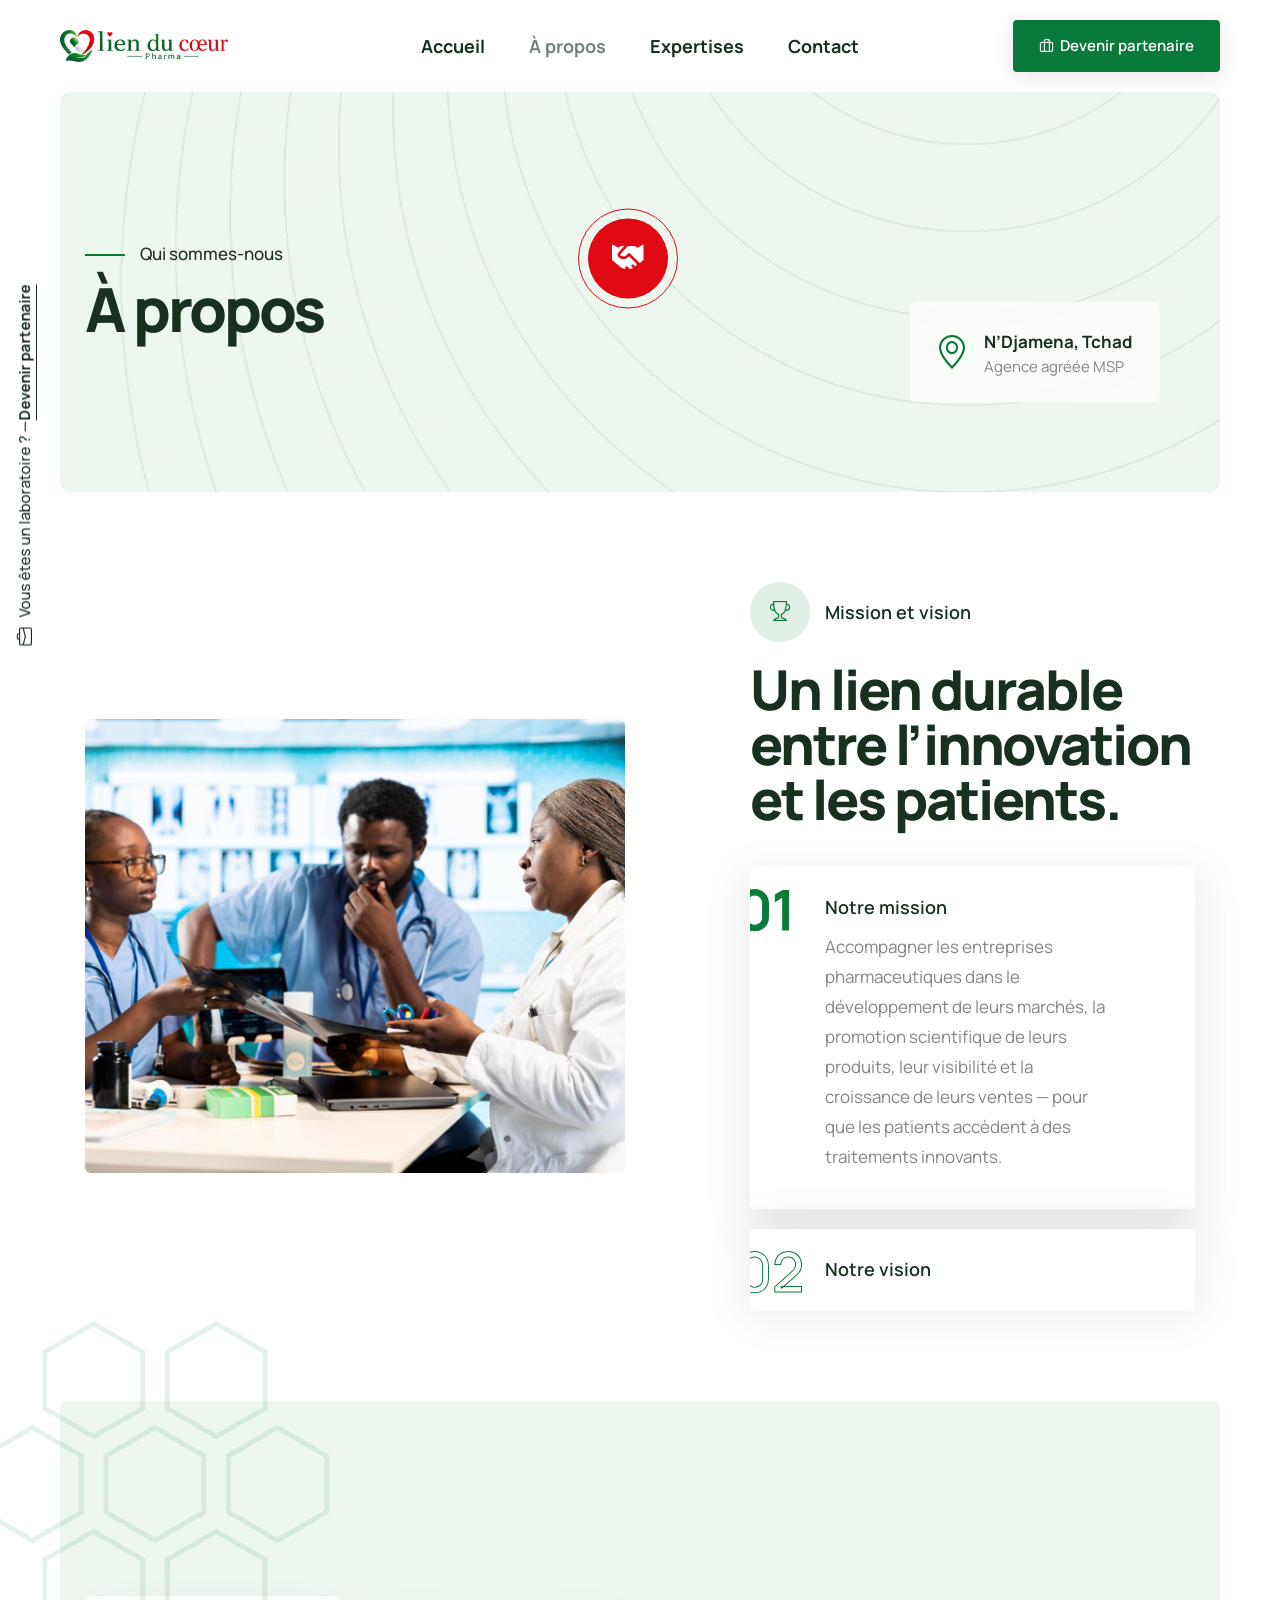
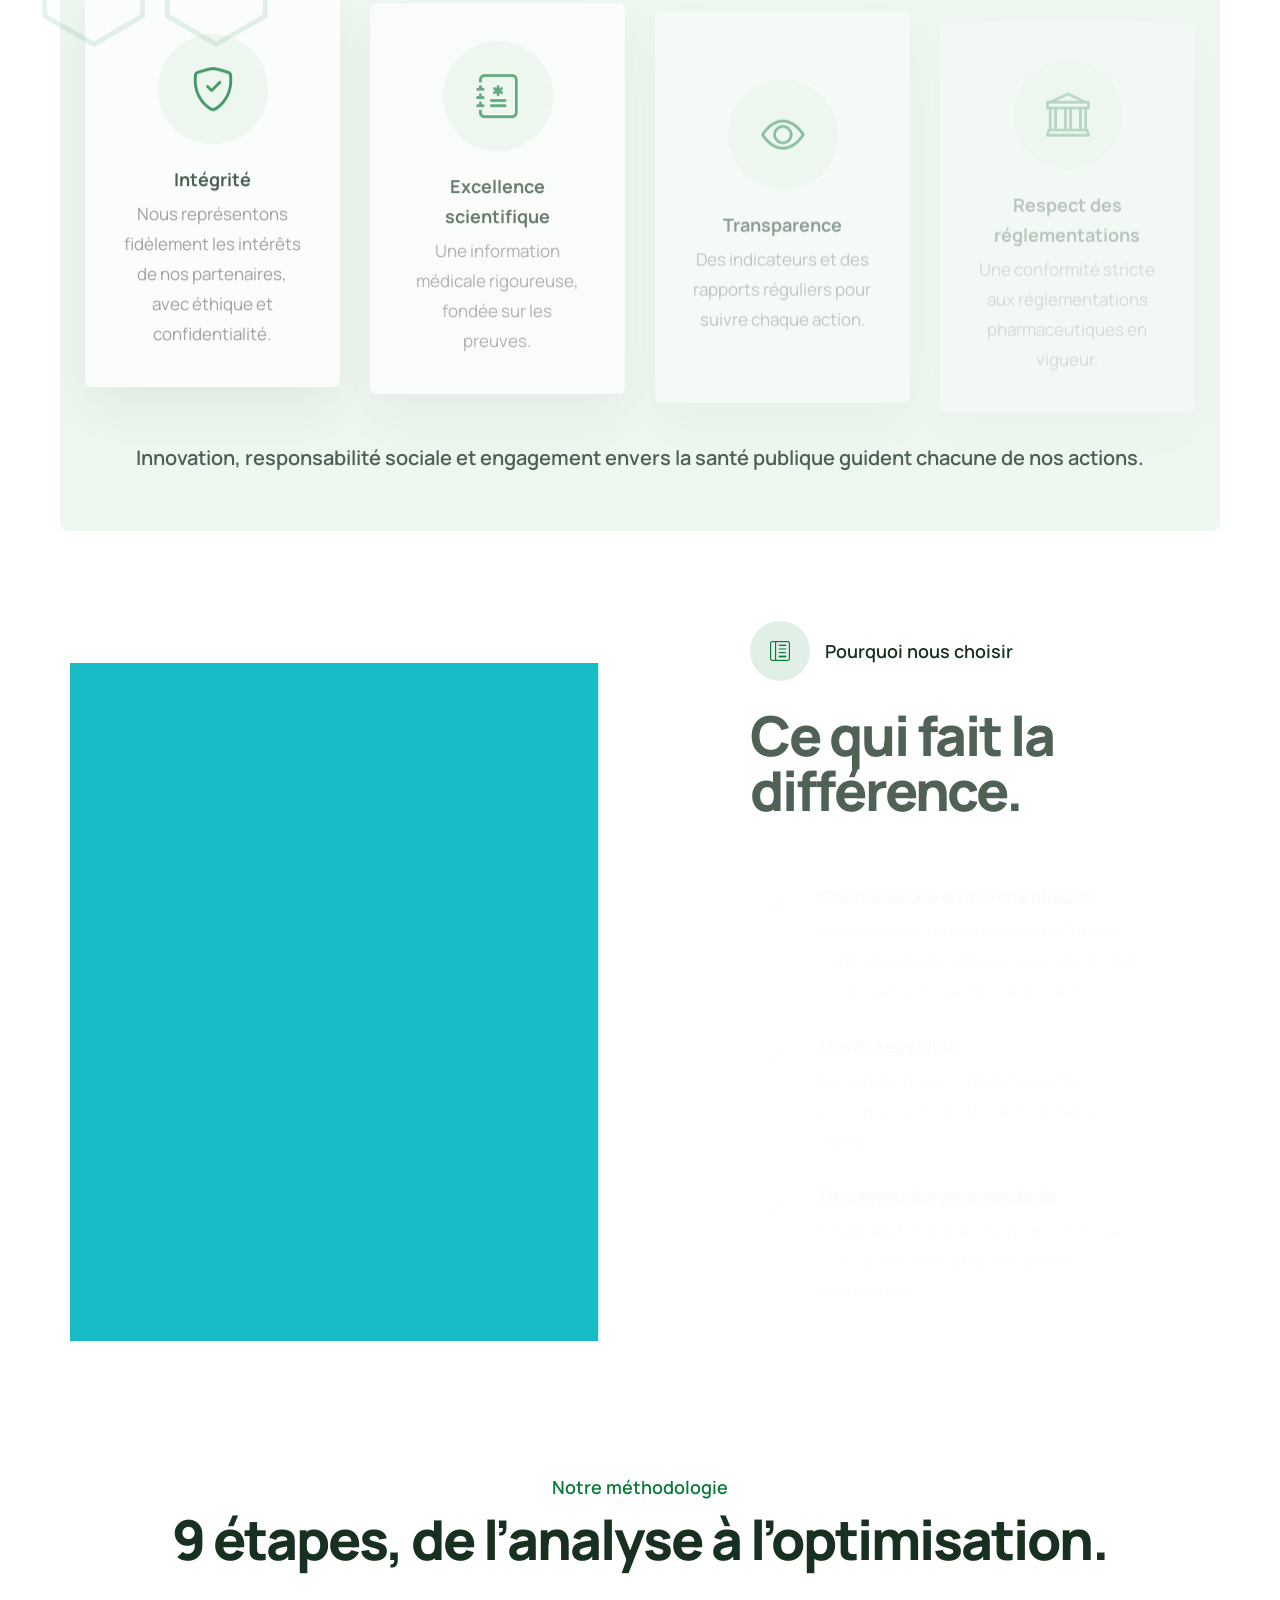
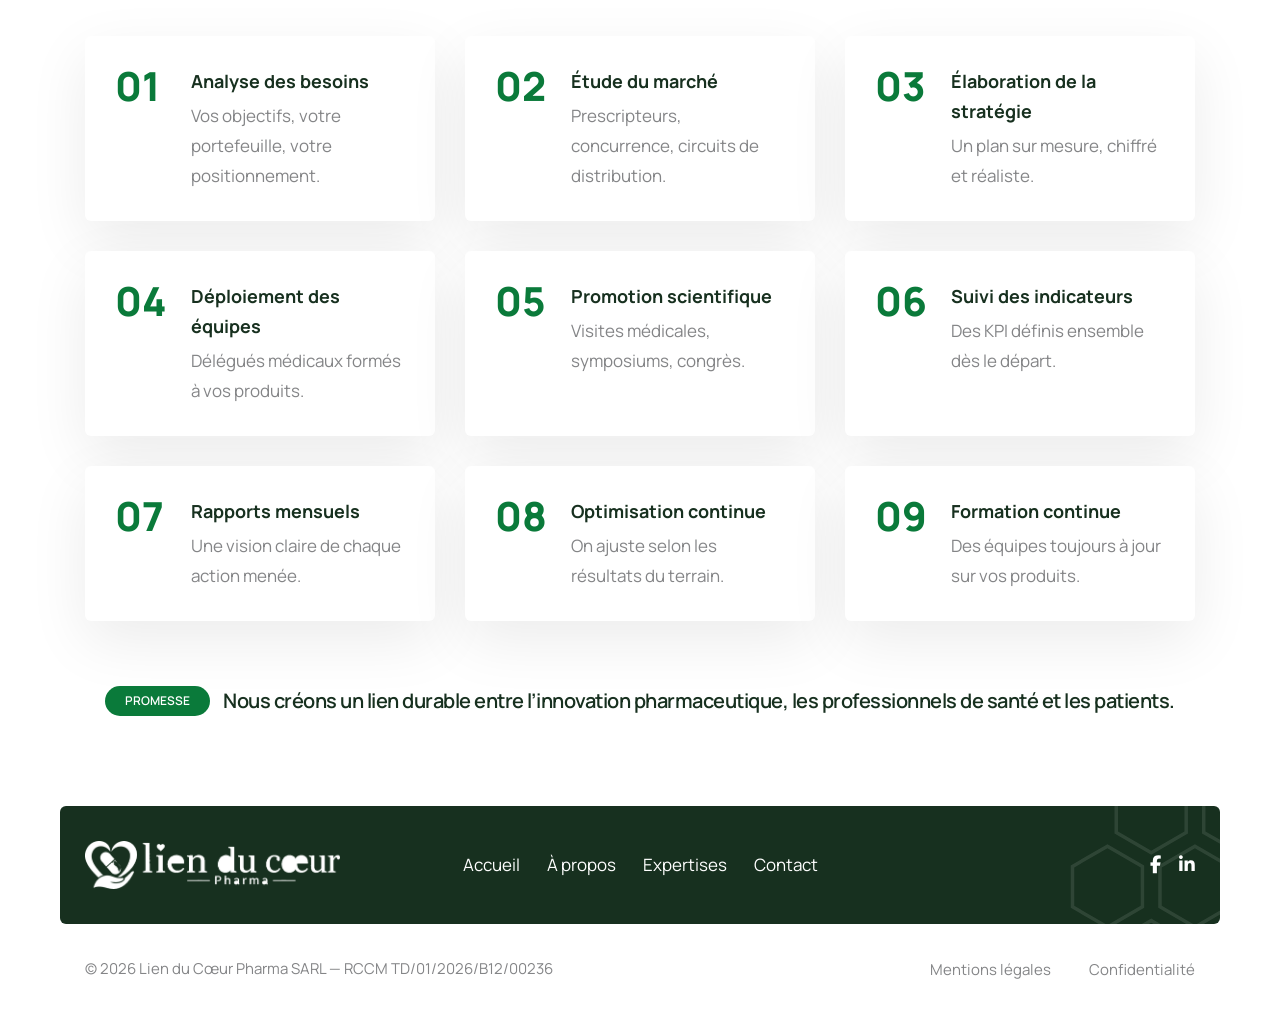
==== commit af078eae: "feat(seo): indexable en prod, robots.txt, sitemap, canonical, Open Graph, JSON-LD - retire le noinde" ====
--- a/a-propos.html
+++ b/a-propos.html
@@ -3,7 +3,15 @@
     <head>
         <title>À propos — Lien du Cœur Pharma</title>
         <meta charset="utf-8">
-        <meta name="robots" content="noindex, nofollow">
+        <link rel="canonical" href="https://lienducoeurpharma.com/a-propos.html">
+        <meta property="og:type" content="website">
+        <meta property="og:site_name" content="Lien du Cœur Pharma">
+        <meta property="og:locale" content="fr_FR">
+        <meta property="og:title" content="À propos — Lien du Cœur Pharma">
+        <meta property="og:description" content="Mission, vision, valeurs et méthodologie de Lien du Cœur Pharma, agence de promotion pharmaceutique au Tchad.">
+        <meta property="og:url" content="https://lienducoeurpharma.com/a-propos.html">
+        <meta property="og:image" content="https://lienducoeurpharma.com/images/logo-horizontal@2x.png">
+        <meta name="twitter:card" content="summary">
         <meta http-equiv="X-UA-Compatible" content="IE=edge" />
         <meta name="author" content="Lien du Cœur Pharma">
         <meta name="viewport" content="width=device-width,initial-scale=1.0" />
